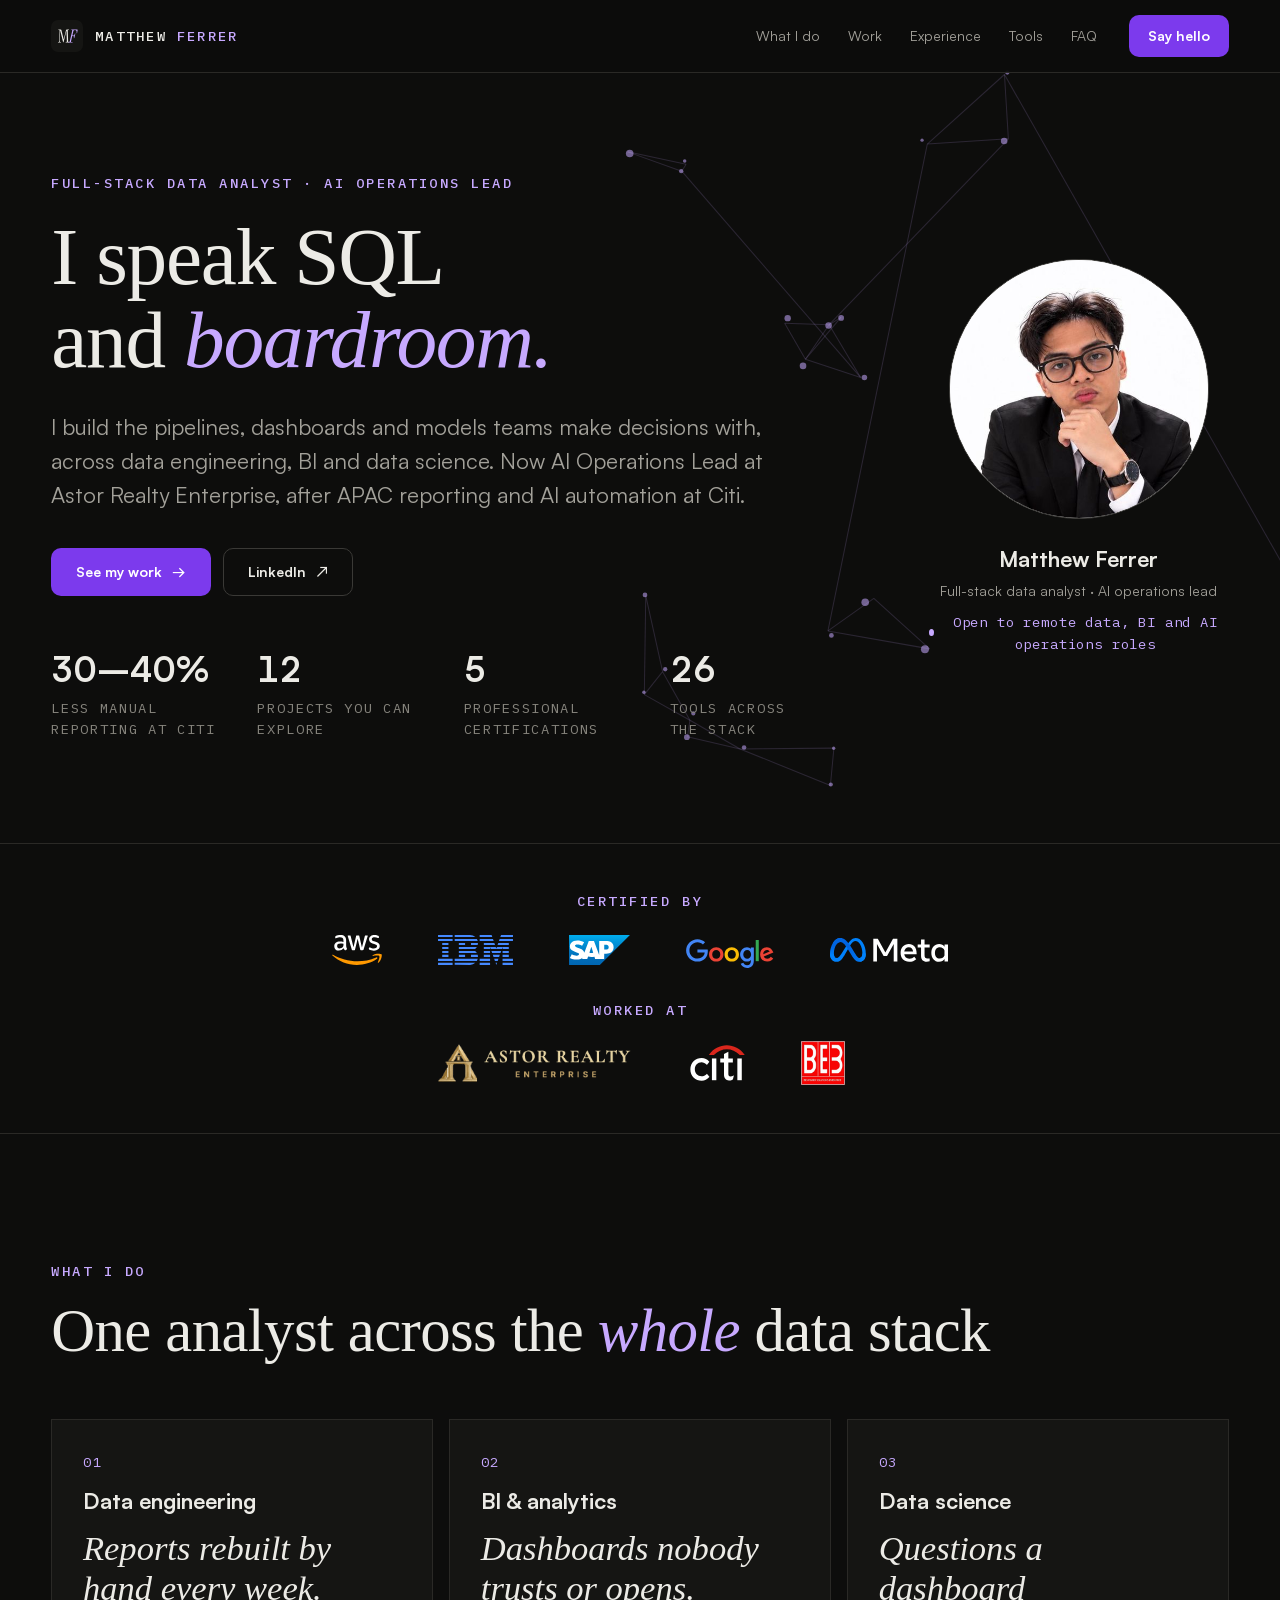
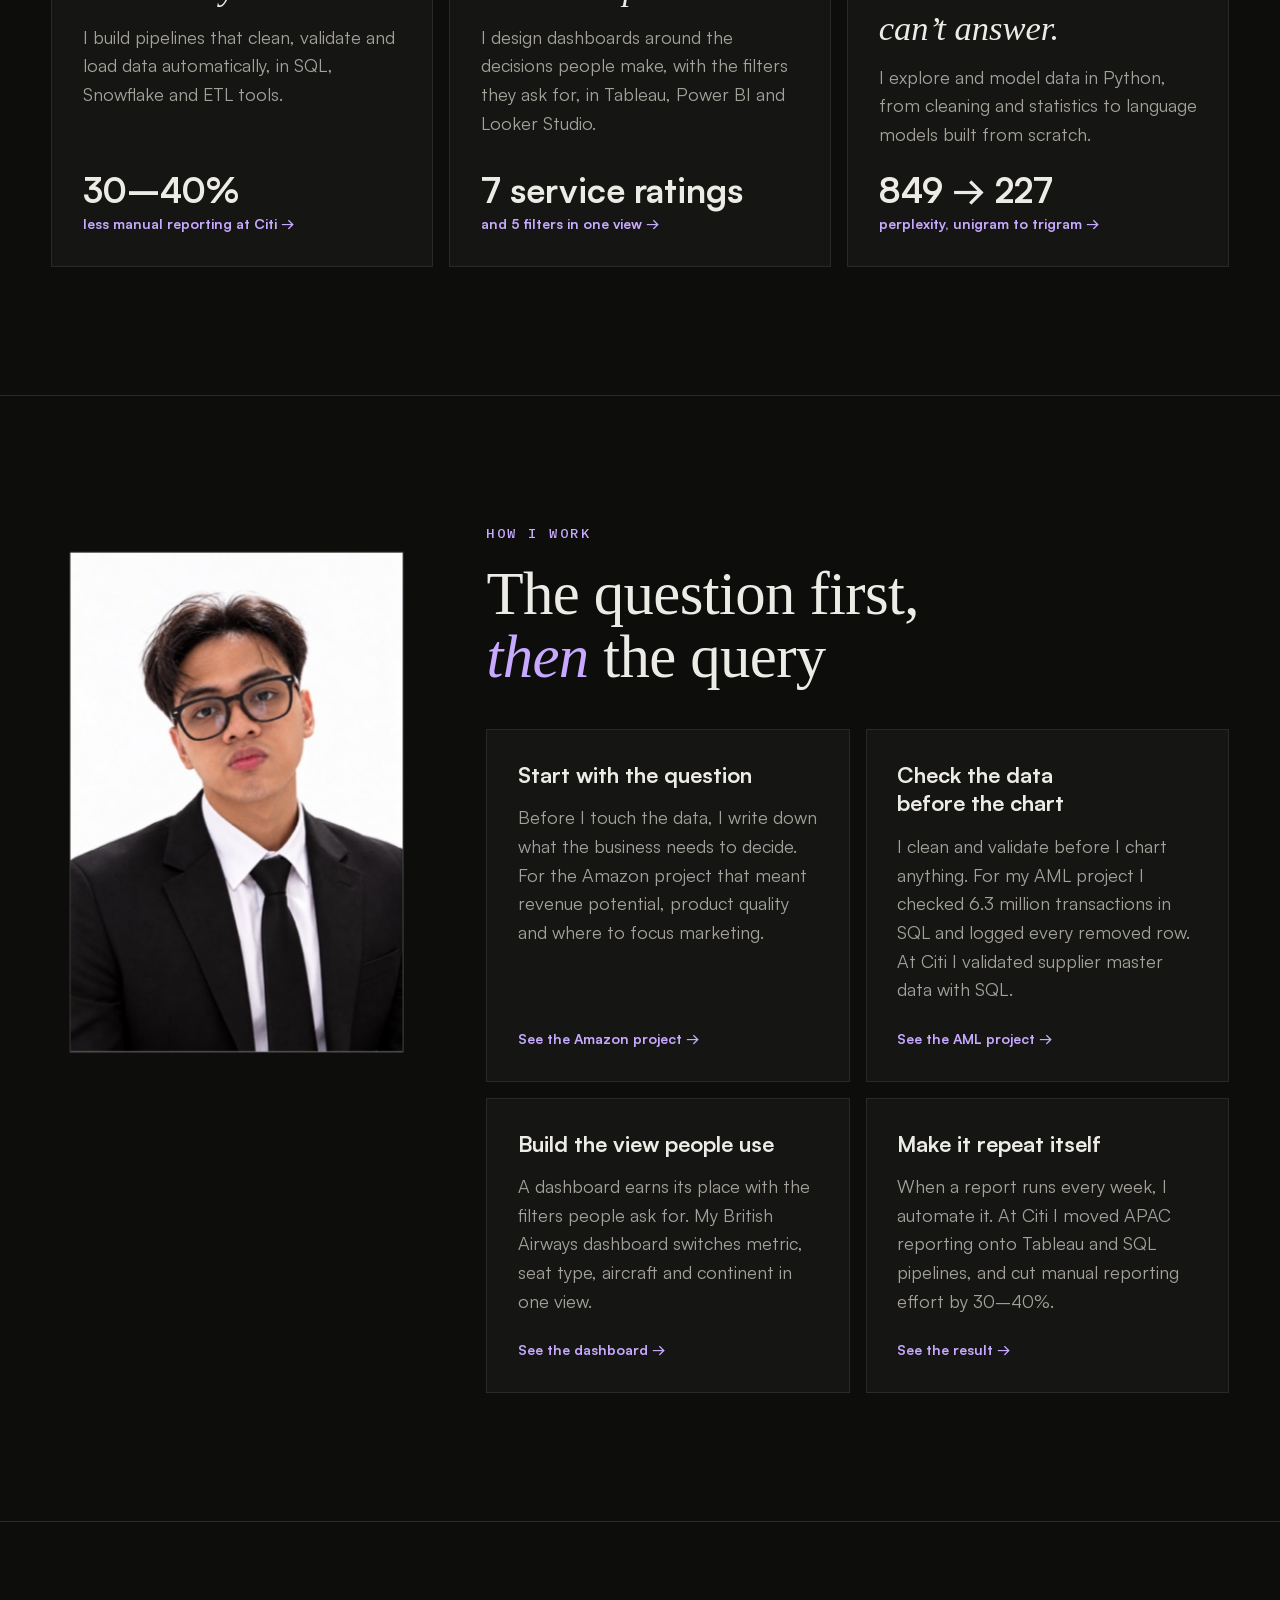
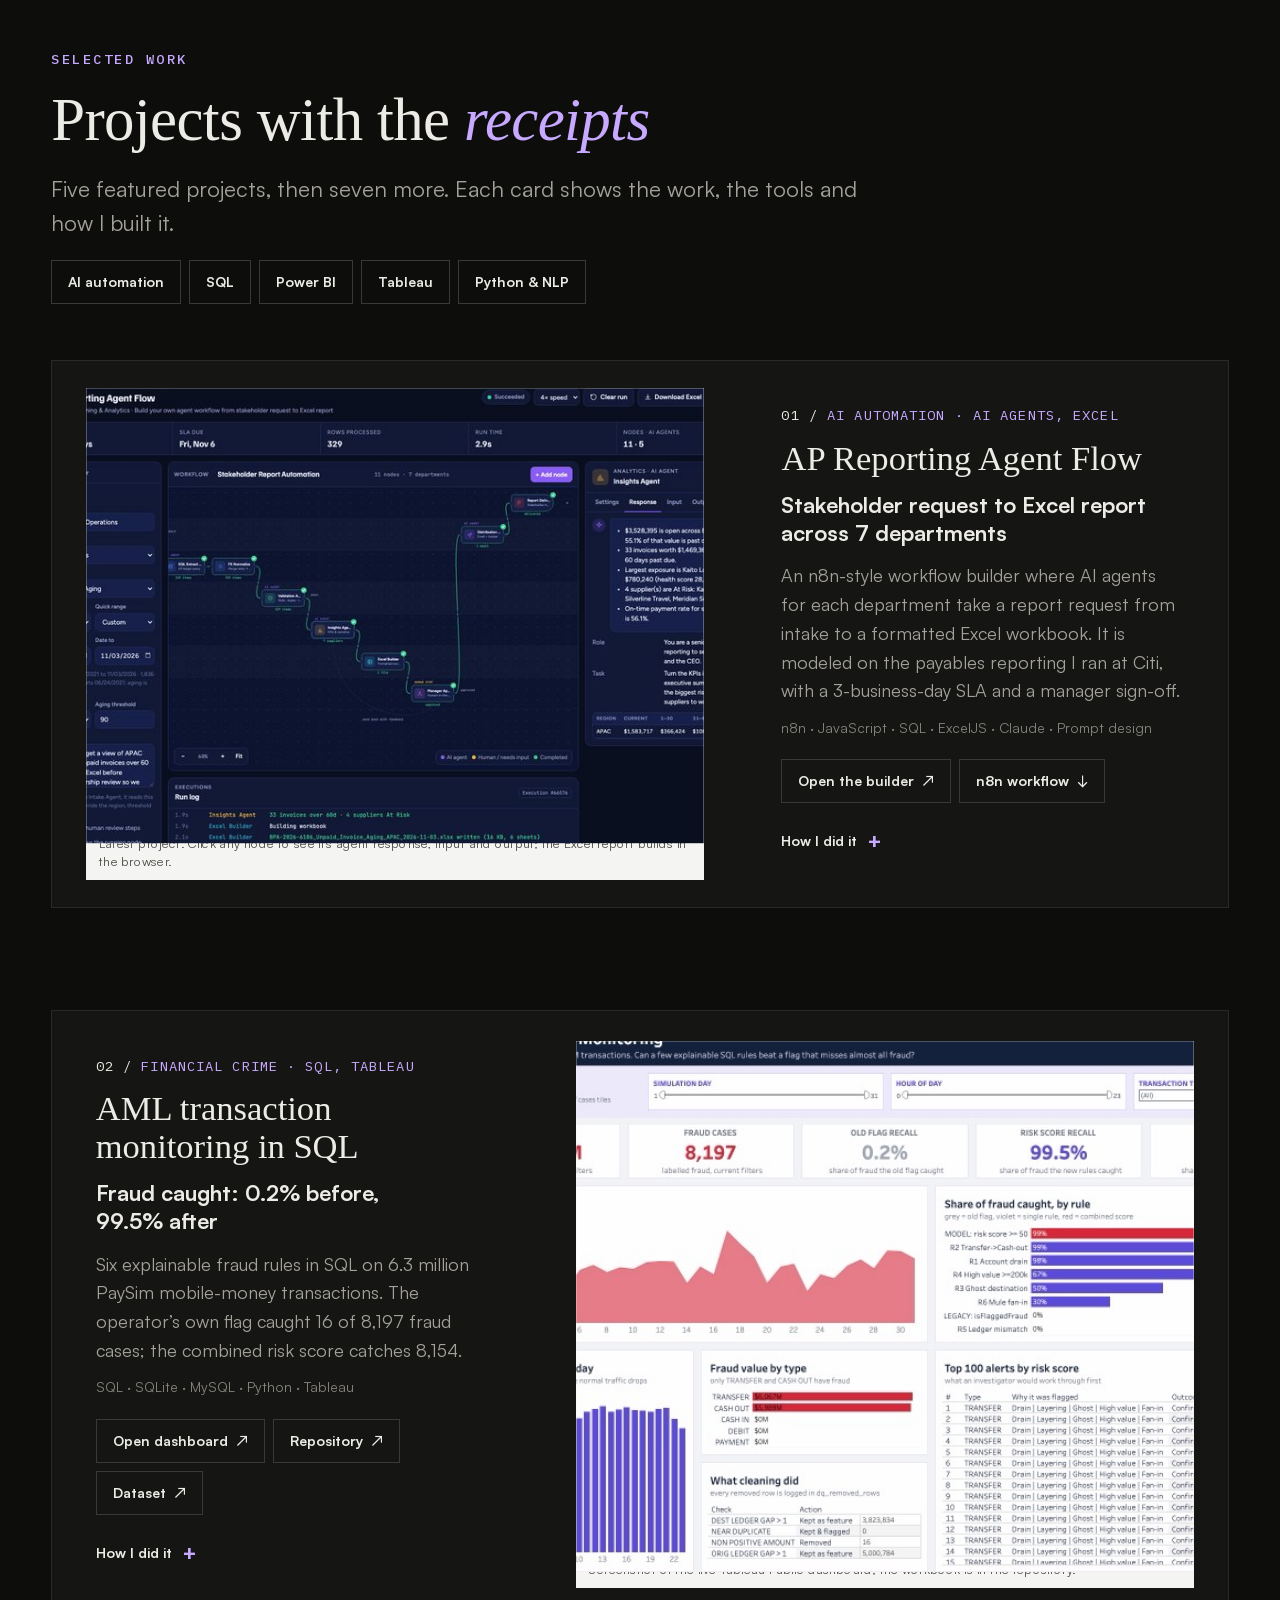
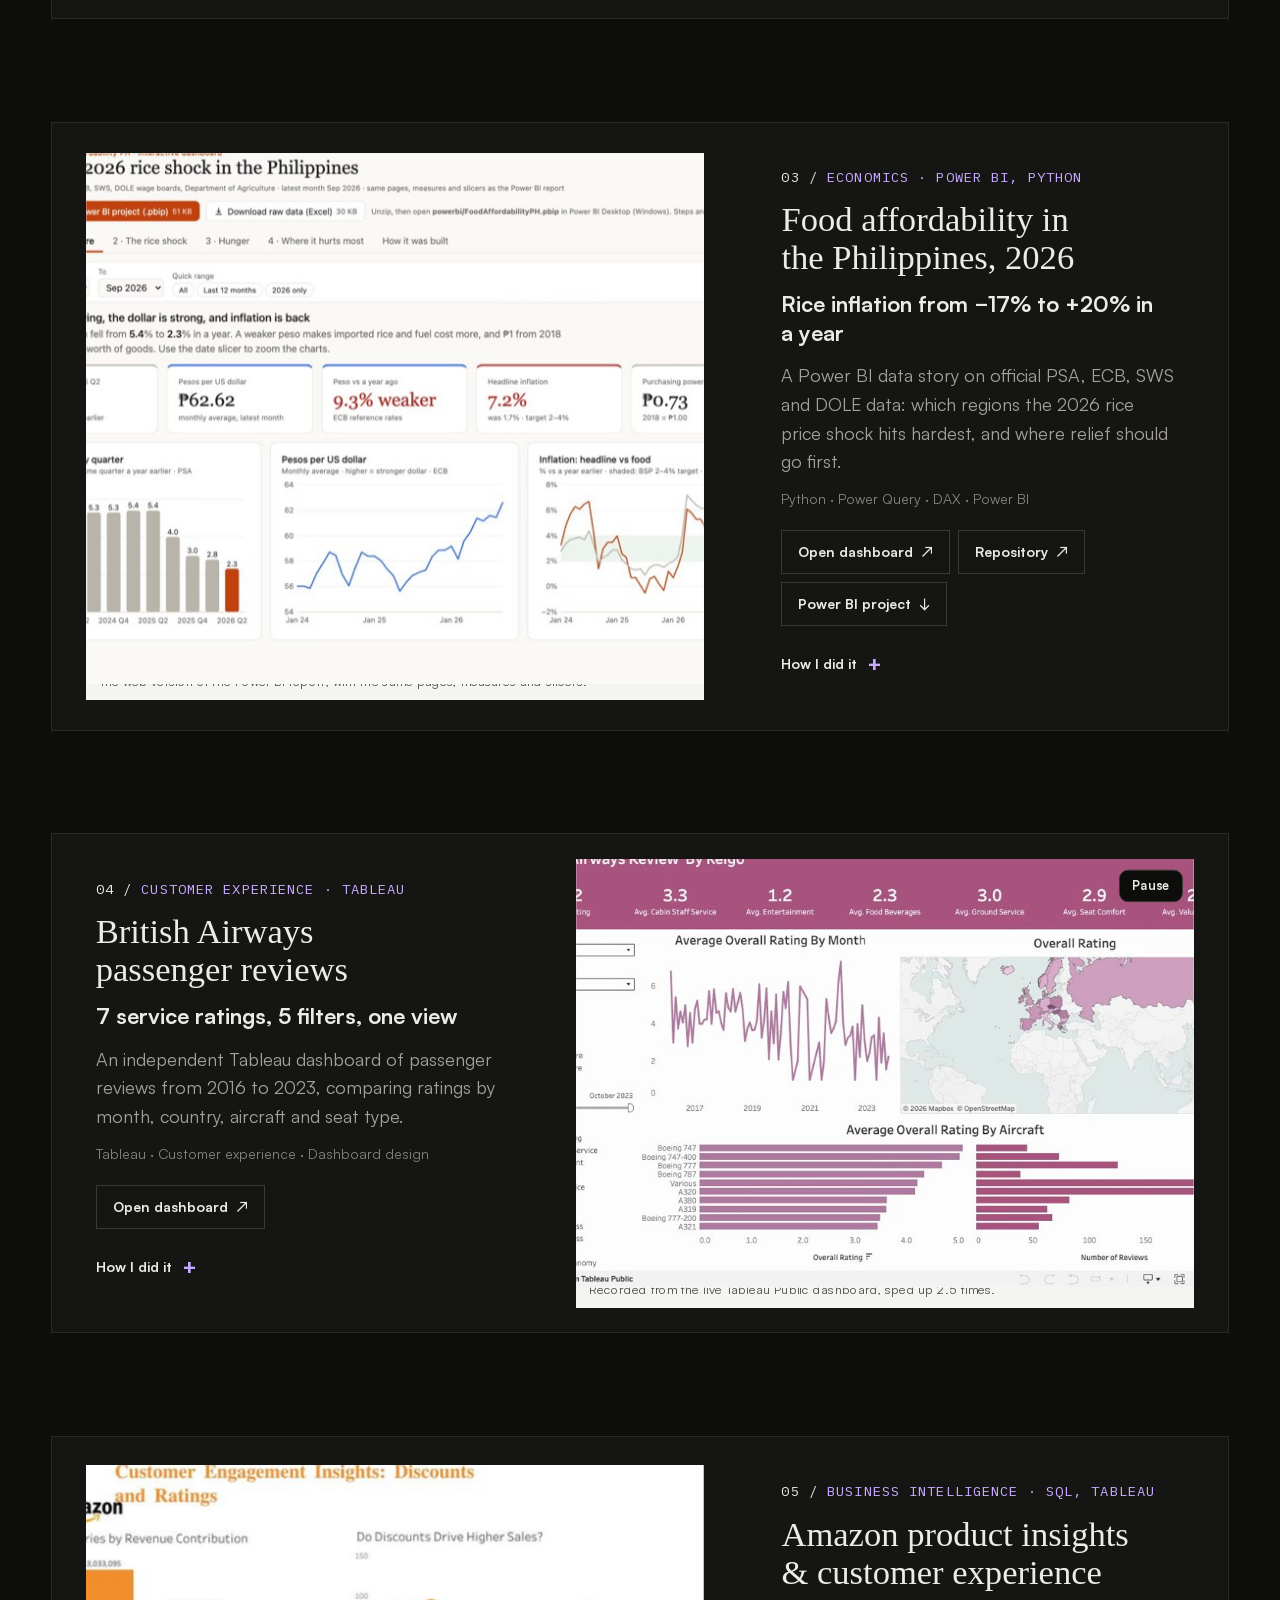
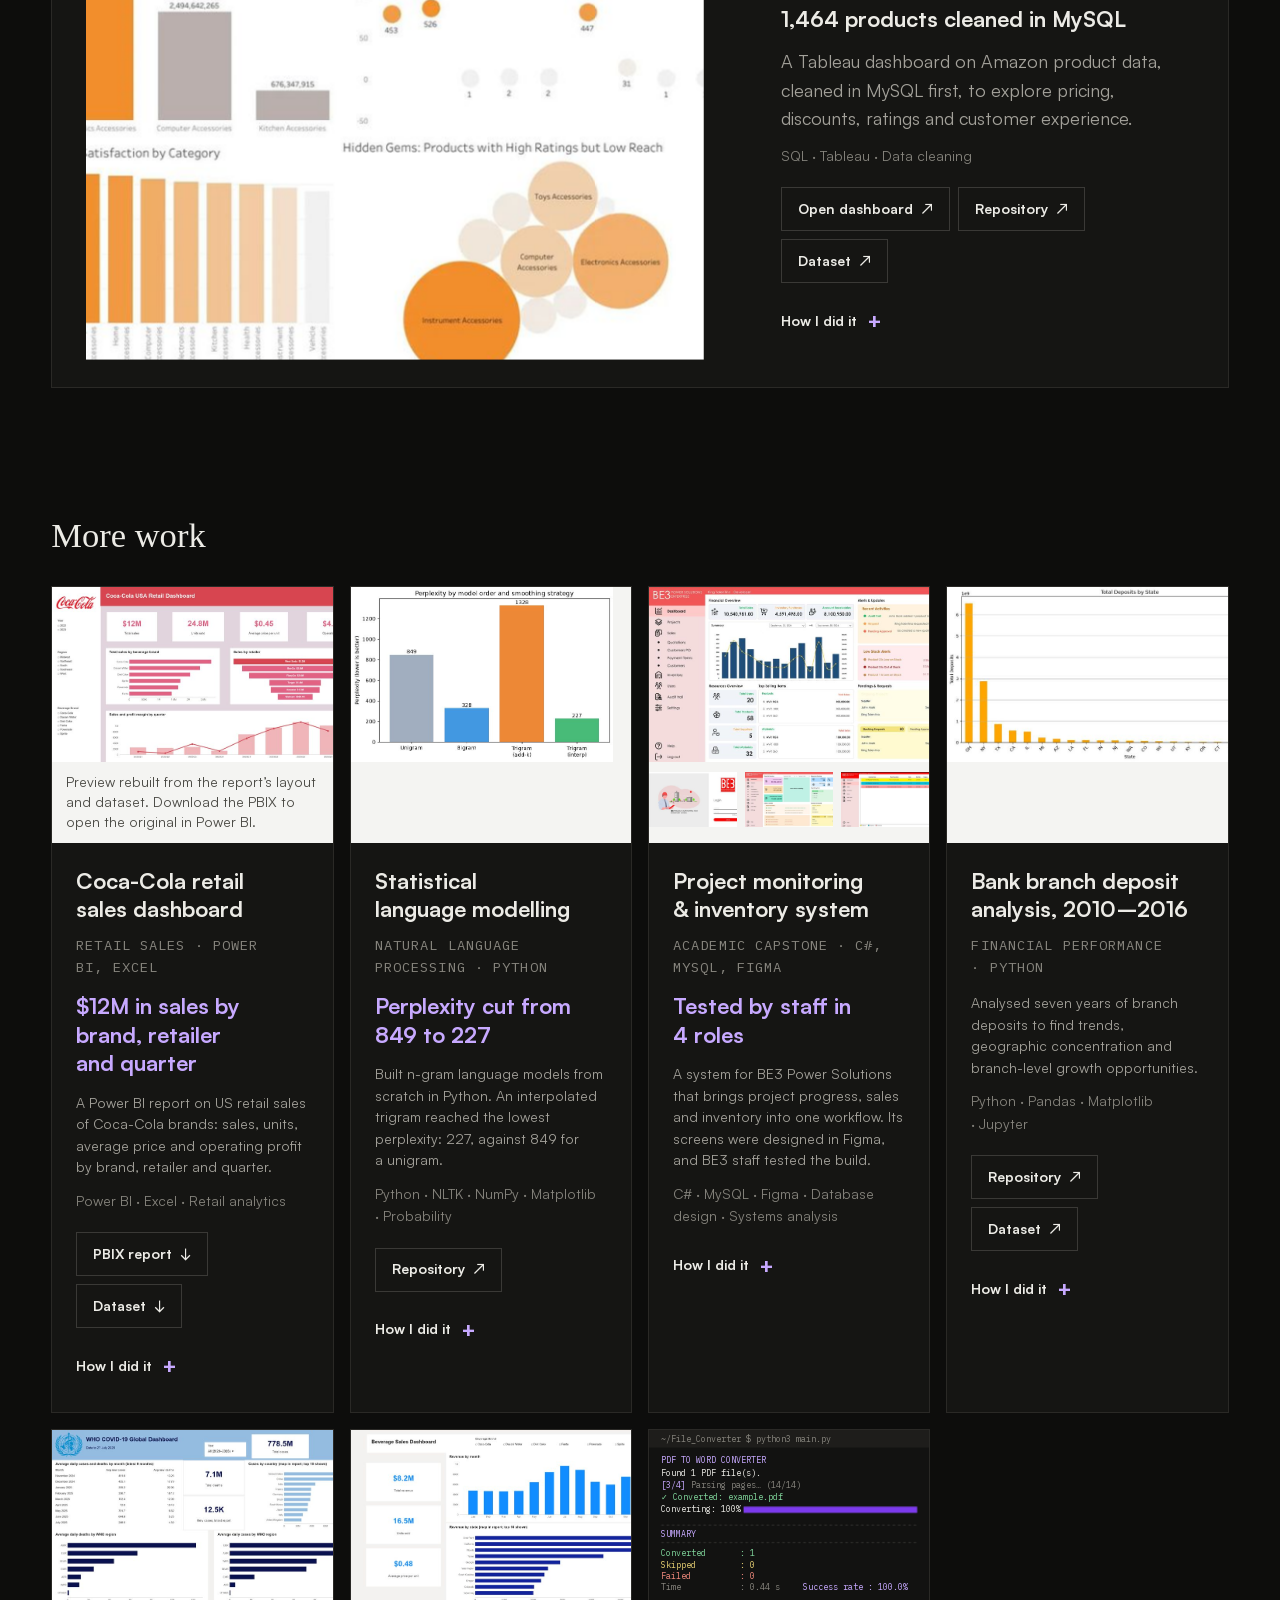
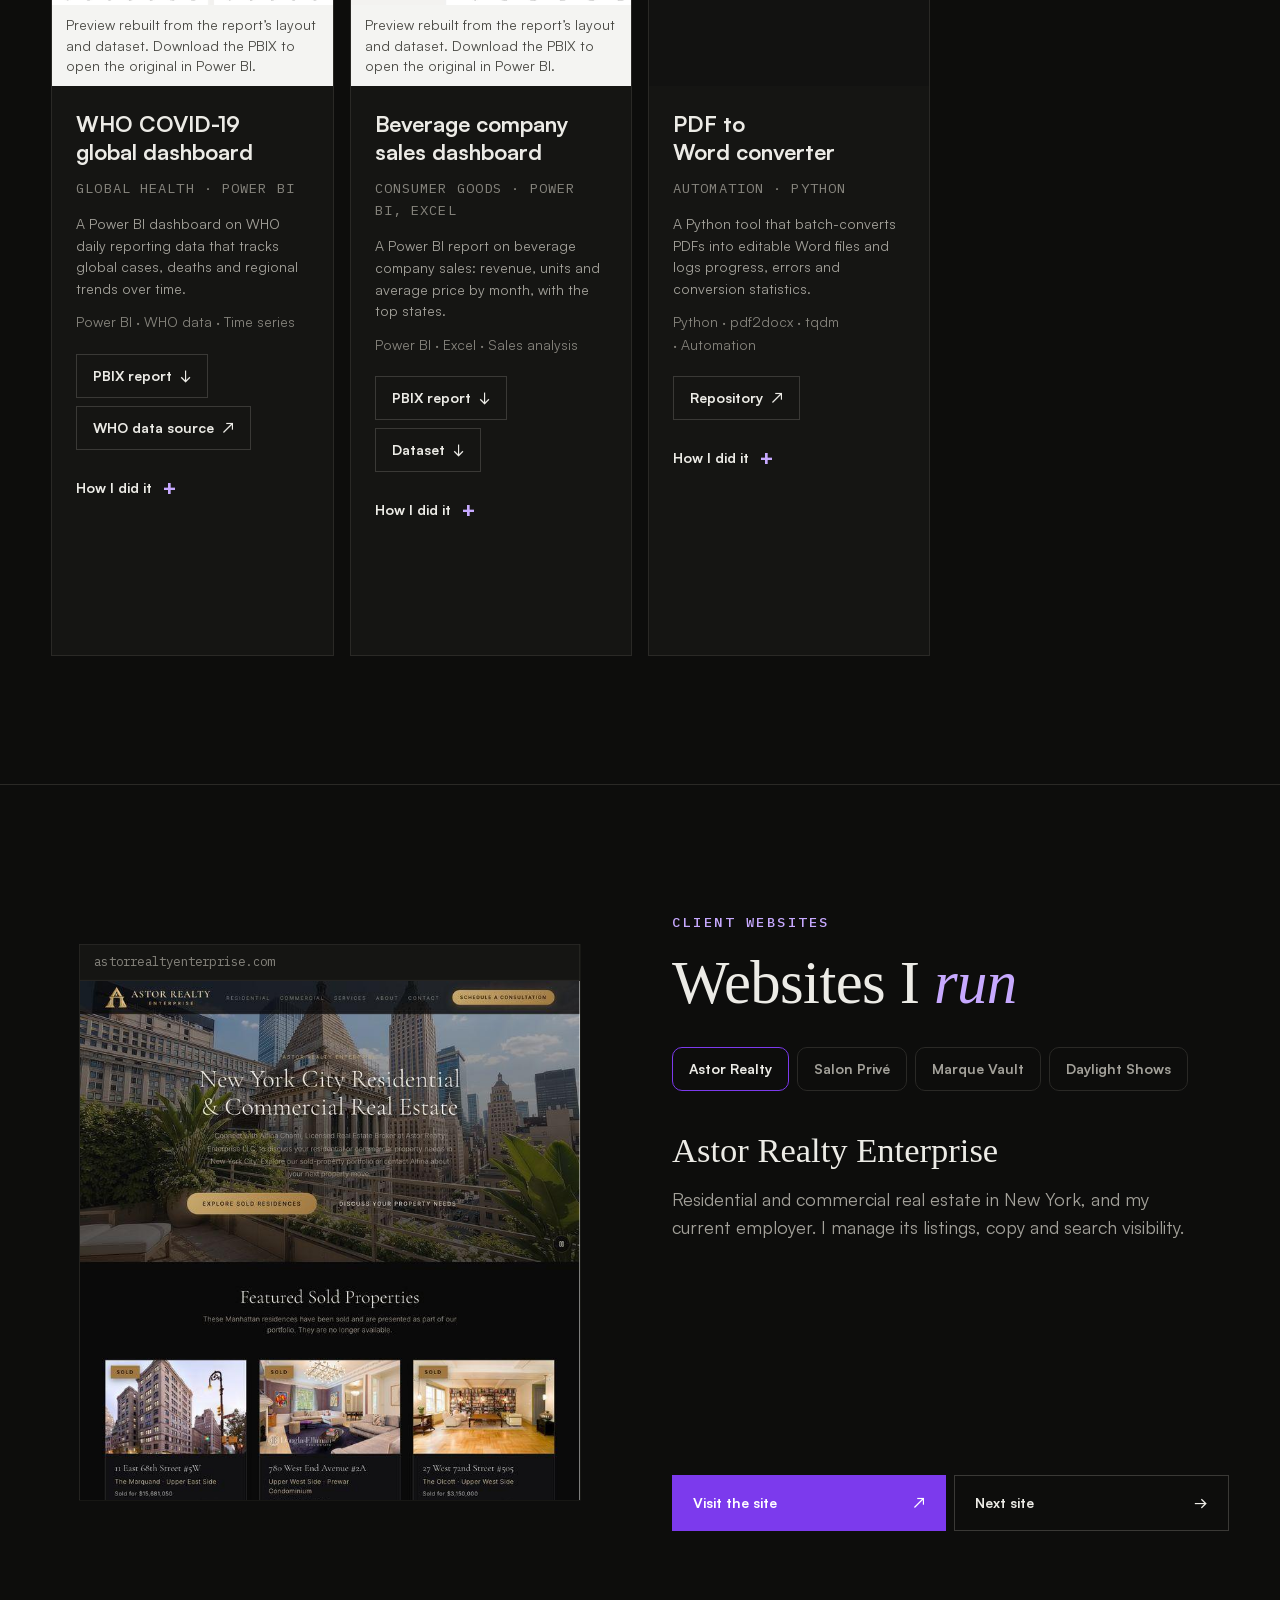
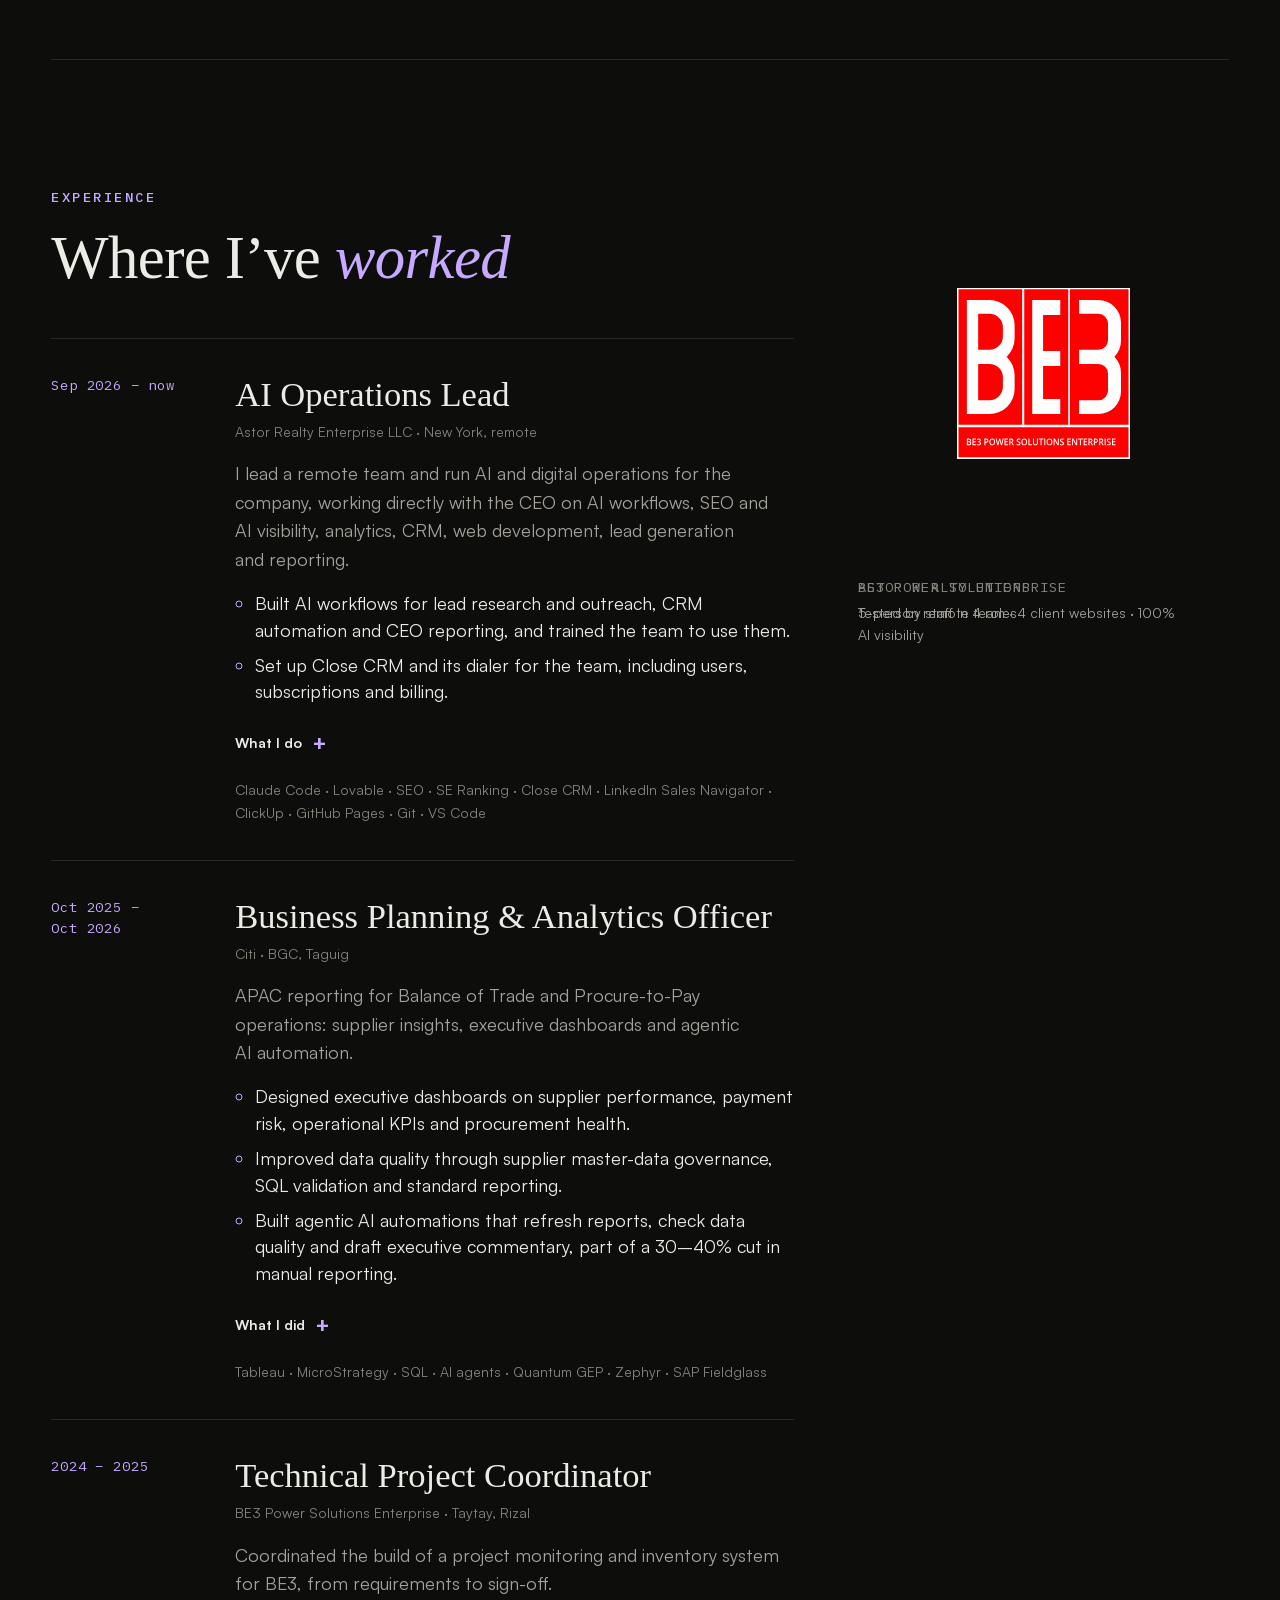
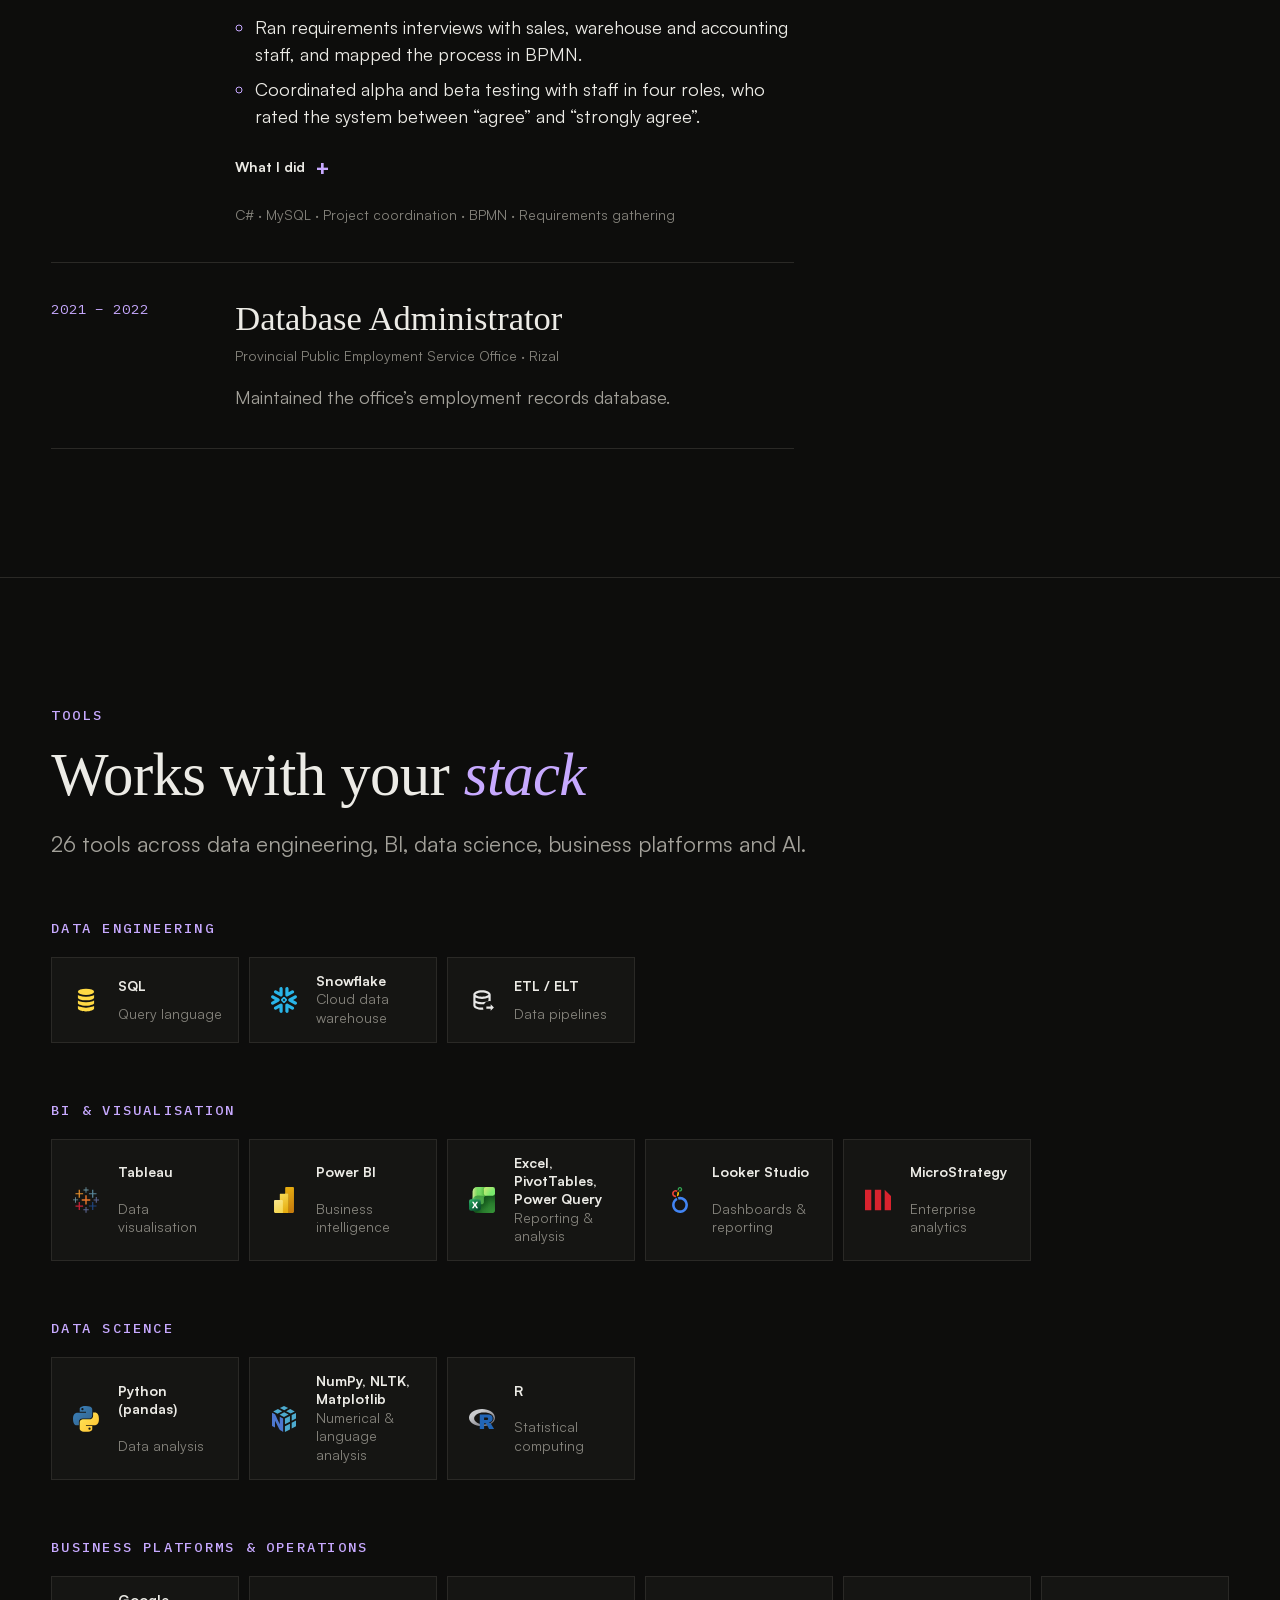
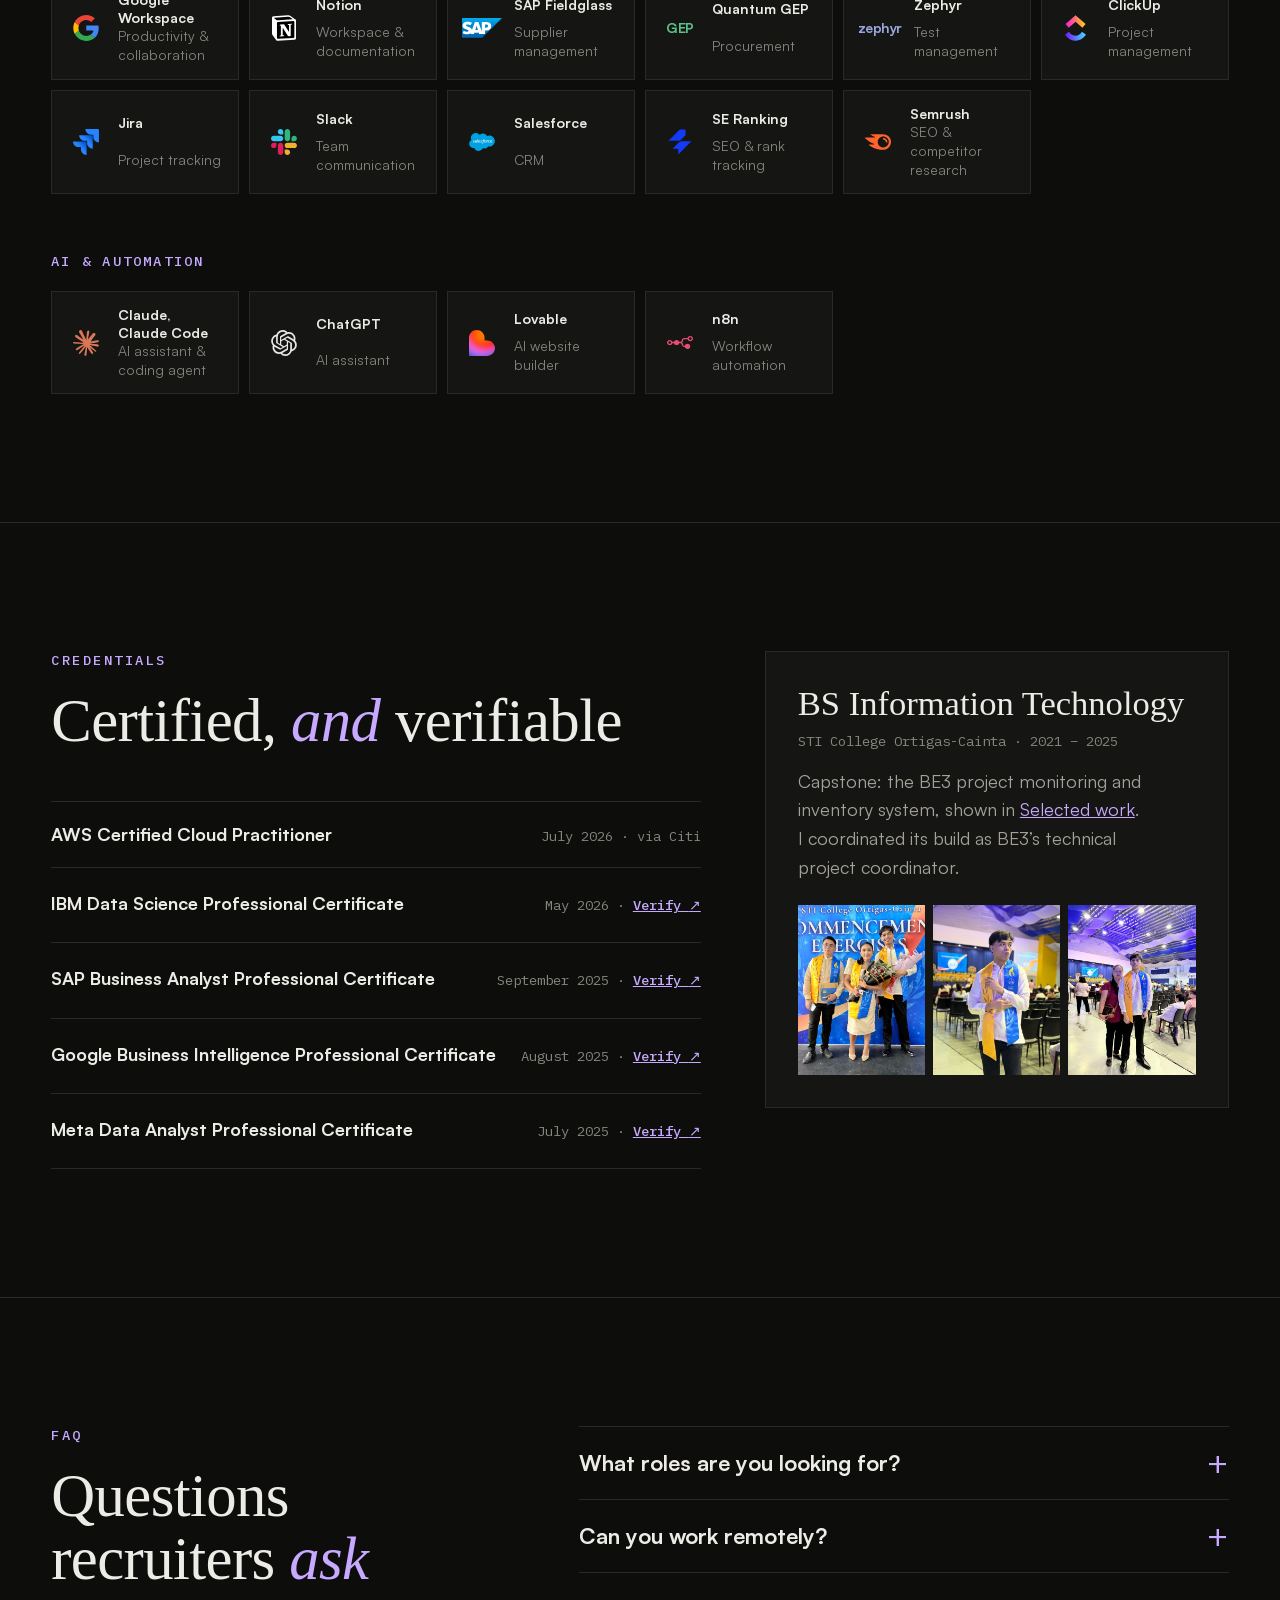
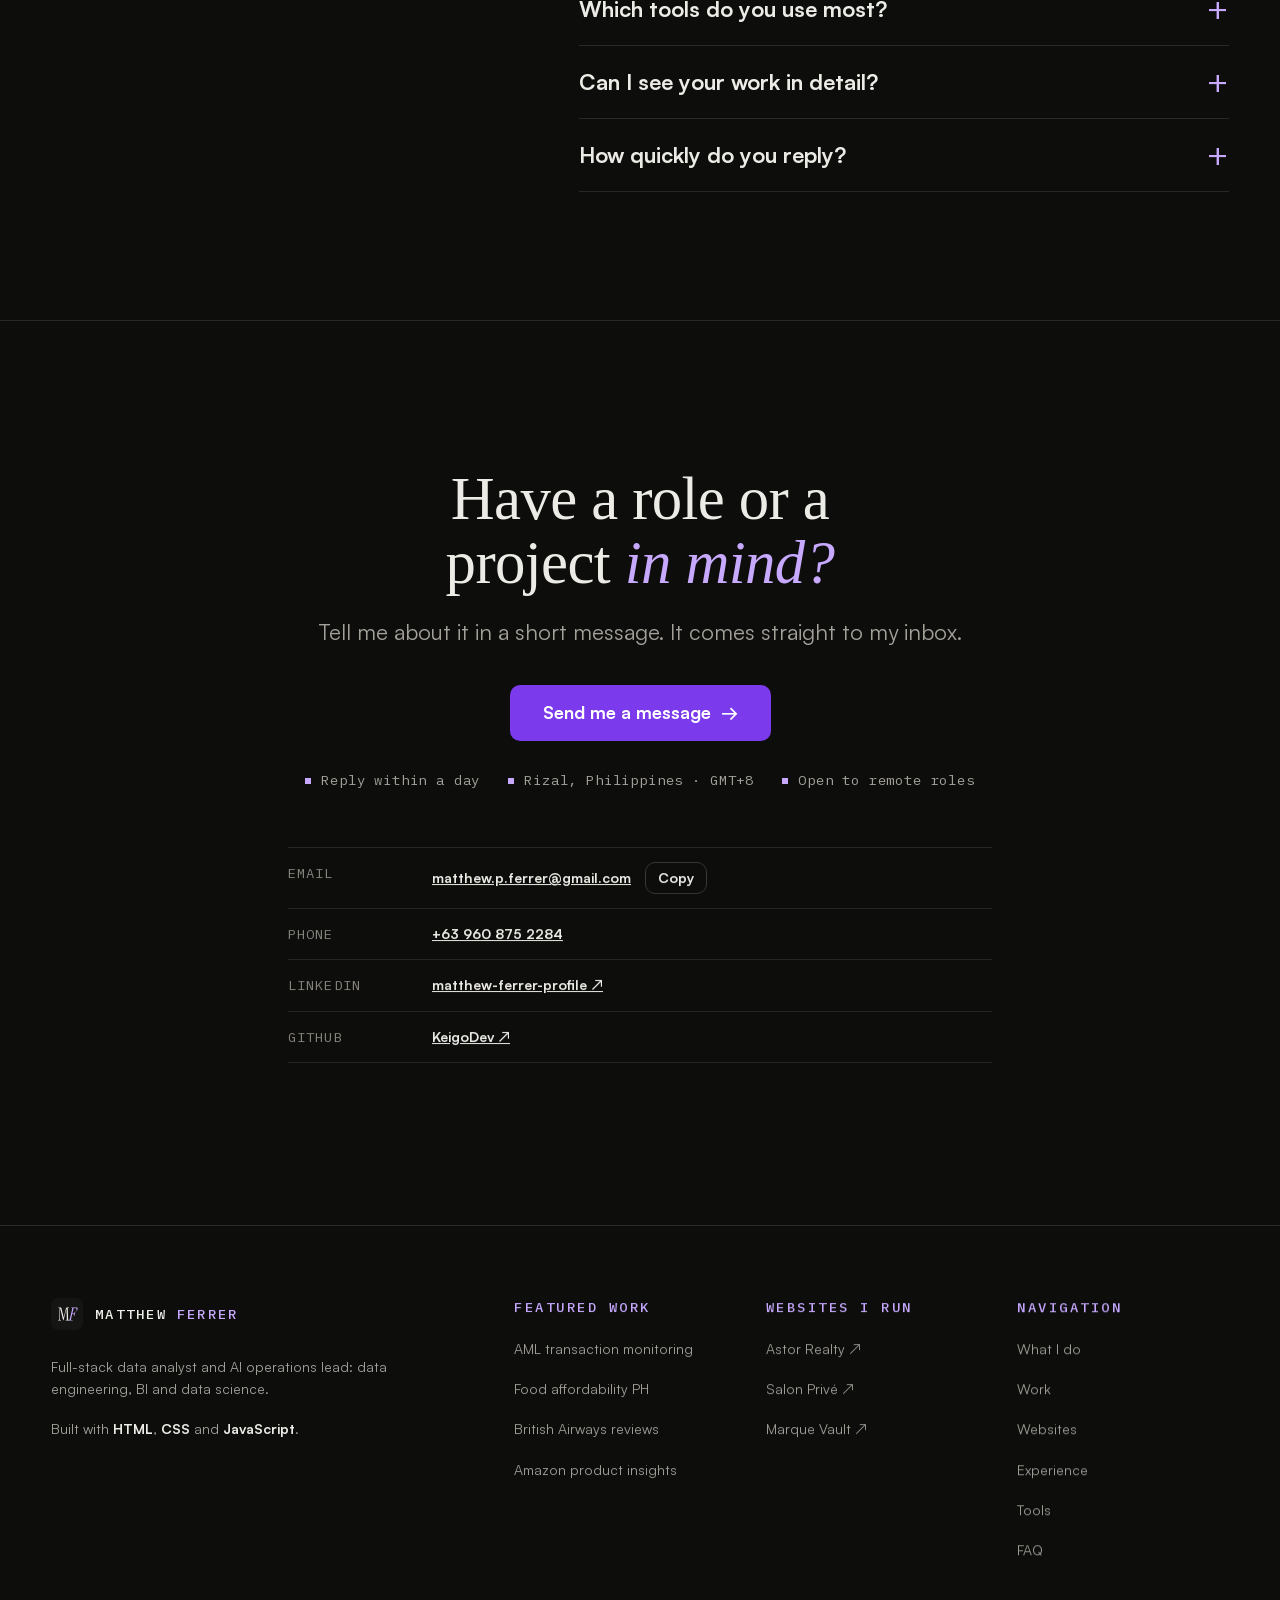
==== index.html @ 06c61091 "Add Content Security Policy to every page, fix 404 page paths, add security and browser checks" ====
<!doctype html>
<html lang="en">
<head>
<meta charset="utf-8">
<meta http-equiv="Content-Security-Policy" content="default-src 'self'; script-src 'self' 'sha256-ojDvjie3BNfw20Ha07njOtK/KqYg31ANGC00QX3Je3k='; style-src 'self' 'unsafe-inline'; img-src 'self' data:; connect-src https://api.web3forms.com; object-src 'none'; base-uri 'self'; form-action 'self'; upgrade-insecure-requests">
<meta name="viewport" content="width=device-width,initial-scale=1">
<title>Matthew Ferrer | Full-Stack Data Analyst &amp; AI Operations Lead</title>
<meta name="description" content="Full-stack data analyst and AI operations lead in Rizal, Philippines: SQL and Snowflake pipelines, Tableau and Power BI dashboards, AI automation.">
<meta name="theme-color" content="#0d0d0c">
<meta property="og:title" content="Matthew Ferrer | Full-Stack Data Analyst &amp; AI Operations Lead">
<meta property="og:description" content="Data engineering, BI, data science and AI operations: pipelines, dashboards and models in SQL, Python, Snowflake, Tableau and Power BI.">
<link rel="canonical" href="https://keigodev.github.io/KeigoDev.io/">
<meta property="og:type" content="profile">
<meta property="og:url" content="https://keigodev.github.io/KeigoDev.io/">
<meta property="og:site_name" content="Matthew Ferrer">
<meta property="og:image" content="https://keigodev.github.io/KeigoDev.io/assets/brand/og-image.jpg">
<meta property="og:image:alt" content="Matthew Ferrer, full-stack data analyst">
<meta property="og:image:width" content="1200">
<meta property="og:image:height" content="630">
<meta name="twitter:card" content="summary_large_image">
<meta name="twitter:image" content="https://keigodev.github.io/KeigoDev.io/assets/brand/og-image.jpg">
<link rel="icon" href="assets/brand/favicon.svg?v=3" type="image/svg+xml">
<link rel="apple-touch-icon" href="assets/brand/apple-touch-icon.png?v=3">
<link rel="preload" href="assets/fonts/instrumentserif-400.woff2" as="font" type="font/woff2" crossorigin>
<link rel="preload" href="assets/fonts/satoshi-400.woff2" as="font" type="font/woff2" crossorigin>
<script type="application/ld+json">
{
  "@context": "https://schema.org",
  "@type": "ProfilePage",
  "url": "https://keigodev.github.io/KeigoDev.io/",
  "name": "Matthew Ferrer | Full-Stack Data Analyst & AI Operations Lead",
  "dateModified": "2026-11-03",
  "mainEntity": {
    "@type": "Person",
    "name": "Matthew Ferrer",
    "url": "https://keigodev.github.io/KeigoDev.io/",
    "image": "https://keigodev.github.io/KeigoDev.io/assets/web/matt.jpg",
    "jobTitle": [
      "Full-Stack Data Analyst",
      "AI Operations Lead"
    ],
    "worksFor": {
      "@type": "Organization",
      "name": "Astor Realty Enterprise LLC",
      "url": "https://astorrealtyenterprise.com/"
    },
    "address": {
      "@type": "PostalAddress",
      "addressLocality": "Rizal",
      "addressCountry": "PH"
    },
    "alumniOf": {
      "@type": "CollegeOrUniversity",
      "name": "STI College Ortigas-Cainta"
    },
    "knowsAbout": [
      "SQL",
      "Python",
      "Snowflake",
      "ETL",
      "Tableau",
      "Power BI",
      "Data engineering",
      "Business intelligence",
      "Data science",
      "SEO",
      "AI visibility",
      "AI operations",
      "AI automation"
    ],
    "sameAs": [
      "https://www.linkedin.com/in/matthew-ferrer-profile/",
      "https://github.com/KeigoDev"
    ],
    "@id": "https://keigodev.github.io/KeigoDev.io/#person"
  }
}
</script>
<link rel="stylesheet" href="css/style.css">
<script>
document.documentElement.classList.add('js');
// The motion layer loads once the first screen has painted, so it never holds that screen up.
(() => {
  let started = false;
  const loadMotion = () => {
    if (started) return;
    started = true;
    ['js/vendor/gsap.min.js', 'js/vendor/ScrollTrigger.min.js', 'js/vendor/lenis.min.js', 'js/motion.js'].forEach(src => {
      const script = document.createElement('script');
      script.src = src;
      script.async = false;
      document.head.append(script);
    });
  };
  try {
    new PerformanceObserver((list, observer) => {
      if (list.getEntriesByName('first-contentful-paint').length) {
        observer.disconnect();
        setTimeout(loadMotion, 0);
      }
    }).observe({ type: 'paint', buffered: true });
  } catch (error) {
    addEventListener('load', loadMotion);
  }
  // Safety net in case the paint signal never arrives.
  addEventListener('load', () => setTimeout(loadMotion, 2500));
})();
</script>
<script src="js/script.js" defer></script>
</head>
<body>
<a class="skip-link" href="#main">Skip to content</a>

<header class="site-nav">
  <div class="nav-inner">
    <a class="brand" href="#top" aria-label="Matthew Ferrer, back to top"><svg class="brand-mark" viewBox="0 0 64 64" aria-hidden="true" focusable="false"><rect width="64" height="64" rx="14" fill="#151513"/><path fill="#ecebe6" transform="translate(13.35 44.96)" d="M11.34 -0.36Q11.2 -0.36 11.02 -0.47Q10.84 -0.58 10.76 -0.94L5.33 -23Q5.29 -23.26 5.11 -23.24Q4.93 -23.22 4.93 -22.97L4.21 -3.1Q4.18 -2.09 4.54 -1.57Q4.9 -1.04 5.8 -0.9L6.26 -0.83Q6.73 -0.79 6.73 -0.4Q6.73 0 6.19 0H1.04Q0.5 0 0.5 -0.4Q0.5 -0.79 0.97 -0.83L1.44 -0.9Q2.38 -1.04 2.72 -1.57Q3.06 -2.09 3.1 -3.1L3.82 -23.54Q3.85 -24.3 3.6 -24.55Q3.35 -24.8 2.52 -24.95L1.69 -25.09Q1.22 -25.2 1.22 -25.52Q1.22 -25.92 1.76 -25.92H6.08Q7.2 -25.92 7.45 -24.84L11.81 -6.88Q11.88 -6.62 12.04 -6.62Q12.2 -6.62 12.24 -6.88L16.78 -25.02Q16.99 -25.92 17.93 -25.92H22.18Q22.72 -25.92 22.72 -25.52Q22.72 -25.2 22.25 -25.09L21.42 -24.95Q20.66 -24.8 20.41 -24.55Q20.16 -24.3 20.2 -23.54L20.92 -2.38Q20.95 -1.62 21.17 -1.37Q21.38 -1.12 22.14 -0.97L22.97 -0.83Q23.44 -0.72 23.44 -0.4Q23.44 0 22.9 0H16.38Q15.84 0 15.84 -0.4Q15.84 -0.72 16.31 -0.83L17.14 -0.97Q17.89 -1.12 18.14 -1.37Q18.4 -1.62 18.36 -2.38L17.75 -22.97Q17.75 -23.22 17.59 -23.24Q17.42 -23.26 17.35 -23.04L11.88 -0.94Q11.81 -0.58 11.65 -0.47Q11.48 -0.36 11.34 -0.36Z"/><path fill="#c7a9ff" transform="translate(35.85 44.96)" d="M-0.79 0Q-1.3 0 -1.3 -0.36Q-1.3 -0.76 -0.58 -0.86L0.14 -0.97Q0.94 -1.08 1.24 -1.35Q1.55 -1.62 1.69 -2.38L6.59 -23.54Q6.77 -24.3 6.59 -24.55Q6.41 -24.8 5.69 -24.95L4.97 -25.09Q4.5 -25.2 4.5 -25.49Q4.5 -25.92 5.15 -25.92H16.74Q17.64 -25.92 17.46 -25.09L16.38 -19.12Q16.27 -18.5 15.8 -18.5Q15.3 -18.5 15.37 -18.97L15.44 -20.23Q15.62 -22.72 14.65 -23.87Q13.68 -25.02 12.17 -25.02Q10.62 -25.02 9.9 -24.52Q9.18 -24.01 8.93 -22.97L6.98 -14.47Q6.88 -13.97 7.38 -13.97H8.71Q10.26 -13.97 11.02 -15.66L11.84 -17.42Q11.95 -17.64 12.06 -17.77Q12.17 -17.89 12.38 -17.89Q12.56 -17.89 12.71 -17.73Q12.85 -17.57 12.78 -17.28L10.91 -9.25Q10.73 -8.64 10.33 -8.64Q9.9 -8.64 9.9 -9.11V-10.84Q9.9 -12.1 9.58 -12.49Q9.25 -12.89 8.42 -12.89H7.13Q6.59 -12.89 6.48 -12.38L4.18 -2.56Q4 -1.8 4.18 -1.49Q4.36 -1.19 5.08 -1.08L6.98 -0.83Q7.42 -0.79 7.42 -0.43Q7.42 0 6.8 0Z"/></svg><span>Matthew <b>Ferrer</b></span></a>
    <nav class="nav-links" id="navLinks" aria-label="Main navigation">
      <a href="#services">What I do</a>
      <a href="#work">Work</a>
      <a href="#experience">Experience</a>
      <a href="#skills">Tools</a>
      <a href="#faq">FAQ</a>
    </nav>
    <div class="nav-actions">
      <a class="btn btn-accent nav-cta mail-open" href="#contact">Say hello</a>
      <button id="navToggle" class="nav-toggle" type="button" aria-label="Open menu" aria-expanded="false" aria-controls="navLinks">Menu</button>
    </div>
  </div>
</header>

<main id="main">

<!-- First screen: the claim, the proof in numbers, and the person -->
<section class="hero" id="top" aria-labelledby="heroTitle">
  <svg class="hero-net" viewBox="0 0 1440 820" preserveAspectRatio="xMidYMid slice" aria-hidden="true" focusable="false"></svg>
  <div class="wrap hero-grid">
    <div class="hero-copy">
      <p class="label">Full-stack data analyst · AI operations lead</p>
      <h1 class="hero-title" id="heroTitle">I speak SQL and <em>boardroom.</em></h1>
      <p class="hero-sub">I build the pipelines, dashboards and models teams make decisions with, across data engineering, BI and data science. Now AI Operations Lead at Astor Realty Enterprise, after APAC reporting and AI automation at Citi.</p>
      <p class="hero-actions"><a class="btn btn-accent" href="#work">See my work <span aria-hidden="true">→</span></a><a class="btn btn-outline" href="https://www.linkedin.com/in/matthew-ferrer-profile/" target="_blank" rel="noopener noreferrer">LinkedIn <span aria-hidden="true">↗</span></a></p>
      <dl class="hero-stats">
        <div><dt>30–40%</dt><dd>Less manual reporting at Citi</dd></div>
        <div><dt>12</dt><dd>Projects you can explore</dd></div>
        <div><dt>5</dt><dd>Professional certifications</dd></div>
        <div><dt>26</dt><dd>Tools across the stack</dd></div>
      </dl>
    </div>
    <figure class="hero-portrait">
      <img src="assets/web/matt.jpg" srcset="assets/web/matt-480w.jpg 480w, assets/web/matt.jpg 724w" sizes="(max-width: 959px) 60vw, 280px" alt="Matthew Ferrer in a dark suit" width="724" height="1086" fetchpriority="high">
      <figcaption><strong>Matthew Ferrer</strong><span>Full-stack data analyst · AI operations lead</span><small class="status">Open to remote data, BI and AI operations roles</small></figcaption>
    </figure>
  </div>
</section>

<!-- Proof at a glance -->
<section class="trust" aria-labelledby="trustHeading">
  <div class="wrap">
    <h2 class="label label-center" id="trustHeading">Certified by</h2>
    <ul class="trust-logos">
      <li><img src="assets/logos/aws-dark.svg" alt="AWS" width="48" height="29" loading="lazy"></li>
      <li><img src="assets/logos/ibm-dark.svg" alt="IBM" width="60" height="24" loading="lazy"></li>
      <li><img src="assets/logos/sap.svg" alt="SAP" width="58" height="29" loading="lazy"></li>
      <li><img src="assets/logos/google-wordmark.svg" alt="Google" width="89" height="30" loading="lazy"></li>
      <li><img src="assets/logos/meta-dark.svg" alt="Meta" width="90" height="18" loading="lazy"></li>
    </ul>
    <p class="label label-center trust-sub">Worked at</p>
    <ul class="worked-logos">
      <li><img src="assets/logos/astor.png" alt="Astor Realty Enterprise" width="186" height="37" loading="lazy"></li>
      <li><img src="assets/logos/citi.svg" alt="Citi" width="58" height="38" loading="lazy"></li>
      <li><img src="assets/logos/be3.png" alt="BE3 Power Solutions Enterprise" width="44" height="44" loading="lazy"></li>
    </ul>
  </div>
</section>

<!-- What I do -->
<section class="services" id="services" aria-labelledby="servicesHeading">
  <div class="wrap">
    <p class="label">What I do</p>
    <h2 class="title" id="servicesHeading">One analyst across the <em>whole</em> data stack</h2>
    <ol class="cards cards-3">
      <li class="card-box">
        <p class="card-num">01</p>
        <h3>Data engineering</h3>
        <p class="card-problem">Reports rebuilt by hand every week.</p>
        <p>I build pipelines that clean, validate and load data automatically, in SQL, Snowflake and ETL tools.</p>
        <a class="card-proof" href="#experience"><strong>30–40%</strong> less manual reporting at Citi <span aria-hidden="true">→</span></a>
      </li>
      <li class="card-box">
        <p class="card-num">02</p>
        <h3>BI &amp; analytics</h3>
        <p class="card-problem">Dashboards nobody trusts or opens.</p>
        <p>I design dashboards around the decisions people make, with the filters they ask for, in Tableau, Power BI and Looker Studio.</p>
        <a class="card-proof" href="#p-airways"><strong>7 service ratings</strong> and 5 filters in one view <span aria-hidden="true">→</span></a>
      </li>
      <li class="card-box">
        <p class="card-num">03</p>
        <h3>Data science</h3>
        <p class="card-problem">Questions a dashboard can’t answer.</p>
        <p>I explore and model data in Python, from cleaning and statistics to language models built from scratch.</p>
        <a class="card-proof" href="#p-ngram"><strong>849 → 227</strong> perplexity, unigram to trigram <span aria-hidden="true">→</span></a>
      </li>
    </ol>
  </div>
</section>

<!-- How I work -->
<section class="method" id="about" aria-labelledby="aboutHeading">
  <div class="wrap method-grid">
    <figure class="method-photo">
      <img src="assets/web/matt-look.jpg" srcset="assets/web/matt-look-320w.jpg 320w, assets/web/matt-look-480w.jpg 480w, assets/web/matt-look-640w.jpg 640w, assets/web/matt-look.jpg 724w" sizes="(max-width: 959px) min(calc(100vw - 32px), 352px), 28vw" alt="Matthew Ferrer in a black suit and tie" width="724" height="1086" loading="lazy">
    </figure>
    <div>
      <p class="label">How I work</p>
      <h2 class="title" id="aboutHeading">The question first, <em>then</em> the query</h2>
      <ol class="cards cards-2">
        <li class="card-box">
          <h3>Start with the question</h3>
          <p>Before I touch the data, I write down what the business needs to decide. For the Amazon project that meant revenue potential, product quality and where to focus marketing.</p>
          <a class="card-link" href="#p-amazon">See the Amazon project <span aria-hidden="true">→</span></a>
        </li>
        <li class="card-box">
          <h3>Check the data before the chart</h3>
          <p>I clean and validate before I chart anything. For my AML project I checked 6.3 million transactions in SQL and logged every removed row. At Citi I validated supplier master data with SQL.</p>
          <a class="card-link" href="#p-aml">See the AML project <span aria-hidden="true">→</span></a>
        </li>
        <li class="card-box">
          <h3>Build the view people use</h3>
          <p>A dashboard earns its place with the filters people ask for. My British Airways dashboard switches metric, seat type, aircraft and continent in one view.</p>
          <a class="card-link" href="#p-airways">See the dashboard <span aria-hidden="true">→</span></a>
        </li>
        <li class="card-box">
          <h3>Make it repeat itself</h3>
          <p>When a report runs every week, I automate it. At Citi I moved APAC reporting onto Tableau and SQL pipelines, and cut manual reporting effort by 30–40%.</p>
          <a class="card-link" href="#experience">See the result <span aria-hidden="true">→</span></a>
        </li>
      </ol>
    </div>
  </div>
</section>

<!-- Selected work -->
<section class="work" id="work" aria-labelledby="workHeading">
  <div class="wrap">
    <p class="label">Selected work</p>
    <h2 class="title" id="workHeading">Projects with the <em>receipts</em></h2>
    <p class="intro">Five featured projects, then seven more. Each card shows the work, the tools and how I built it.</p>
    <nav class="project-links" aria-label="Jump to a kind of project">
      <a href="#p-agentflow">AI automation</a>
      <a href="#p-aml">SQL</a>
      <a href="#p-food">Power BI</a>
      <a href="#p-airways">Tableau</a>
      <a href="#p-ngram">Python &amp; NLP</a>
    </nav>
    <div class="deck">
        <article class="project card" id="p-agentflow" data-tags="ai automation excel sql">
          <figure class="project-media">
            <img src="assets/work/ap-agent-flow.jpg" srcset="assets/work/ap-agent-flow-480w.jpg 480w, assets/work/ap-agent-flow-800w.jpg 800w, assets/work/ap-agent-flow.jpg 1600w" sizes="(max-width: 899px) 100vw, 56vw" alt="AP Reporting Agent Flow builder after a successful run: a request form with a 10/25/2021 to 11/03/2026 date range, a workflow canvas of AI agent nodes in department swimlanes from SQL extract to Excel builder and manager approval, and the Insights Agent response with open value, past-due share and suppliers at risk" width="1600" height="1000" loading="lazy">
            <figcaption class="media-note">Latest project. Click any node to see its agent response, input and output; the Excel report builds in the browser.</figcaption>
          </figure>
          <div class="card-body">
            <h3>AP Reporting Agent Flow</h3>
            <p class="project-field">AI automation · AI agents, Excel</p>
            <p class="project-result">Stakeholder request to Excel report across 7 departments</p>
            <p class="project-desc">An n8n-style workflow builder where AI agents for each department take a report request from intake to a formatted Excel workbook. It is modeled on the payables reporting I ran at Citi, with a 3-business-day SLA and a manager sign-off.</p>
            <p class="project-tools">n8n · JavaScript · SQL · ExcelJS · Claude · Prompt design</p>
            <p class="project-links">
              <a href="projects/ap-reporting-agent-flow/" target="_blank" rel="noopener">Open the builder <span aria-hidden="true">↗</span></a>
              <a href="projects/ap-reporting-agent-flow/ap-reporting-agent-flow.n8n.json" download>n8n workflow <span aria-hidden="true">↓</span></a>
            </p>
            <details class="project-more">
              <summary>How I did it</summary>
              <ul>
                <li>Mapped my Citi reporting process into seven department lanes: stakeholders, intake, data engineering, data quality, analytics, reporting and management review.</li>
                <li>Gave every AI agent an editable role and task. Nodes can be added, removed, reordered, deactivated or moved between departments, and missing steps are flagged before a run.</li>
                <li>Kept the numbers deterministic on a 900-invoice sample ledger: a read-only SQL extract by date range, FX to USD, duplicate and null checks with control-total reconciliation, aging buckets and supplier health scores.</li>
                <li>Added a human approval step that can send the run back to Analytics with feedback, which produces a new revision of the report.</li>
                <li>Generated a styled .xlsx in the browser with ExcelJS: summary, aging by region, supplier health, open invoices, data quality, agent notes and the run log.</li>
                <li>Rebuilt the same flow as an importable n8n workflow: a request form trigger, Claude agent nodes, a priority switch, Postgres extract, validation gate, Gmail approval with a send-back loop, Excel file and a Google Sheets tracker, with each department as a swimlane.</li>
              </ul>
            </details>
          </div>
        </article>

        <article class="project card" id="p-aml" data-tags="sql python tableau">
          <figure class="project-media">
            <img src="assets/work/aml-monitoring.jpg" srcset="assets/work/aml-monitoring-480w.jpg 480w, assets/work/aml-monitoring-800w.jpg 800w, assets/work/aml-monitoring.jpg 1600w" sizes="(max-width: 899px) 100vw, 56vw" alt="Tableau dashboard, AML Transaction Monitoring, with filters for simulation day, hour of day, transaction type and rule group: $12,056M fraud value, 8,197 fraud cases, old flag recall 0.2% against 99.5% for the risk score, fraud by day, hour and type, share of fraud caught by rule, a data cleaning summary and the top 100 alerts" width="1600" height="1000" loading="lazy">
            <figcaption class="media-note">Screenshot of the live Tableau Public dashboard; the workbook is in the repository.</figcaption>
          </figure>
          <div class="card-body">
            <h3>AML transaction monitoring in SQL</h3>
            <p class="project-field">Financial crime · SQL, Tableau</p>
            <p class="project-result">Fraud caught: 0.2% before, 99.5% after</p>
            <p class="project-desc">Six explainable fraud rules in SQL on 6.3 million PaySim mobile-money transactions. The operator’s own flag caught 16 of 8,197 fraud cases; the combined risk score catches 8,154.</p>
            <p class="project-tools">SQL · SQLite · MySQL · Python · Tableau</p>
            <p class="project-links">
              <a href="https://public.tableau.com/app/profile/matthew.ferrer/viz/AMLFraudMonitoring/AMLMonitoringDashboard" target="_blank" rel="noopener">Open dashboard <span aria-hidden="true">↗</span></a>
              <a href="https://github.com/KeigoDev/SQL-Driven-AML-Transaction-Monitoring" target="_blank" rel="noopener">Repository <span aria-hidden="true">↗</span></a>
              <a href="https://www.kaggle.com/datasets/ealaxi/paysim1" target="_blank" rel="noopener">Dataset <span aria-hidden="true">↗</span></a>
            </p>
            <details class="project-more">
              <summary>How I did it</summary>
              <ul>
                <li>Loaded the 470 MB CSV into SQLite with Python in 500,000-row chunks, keeping each row’s line number so any alert traces back to the file.</li>
                <li>Cleaned it in SQL: every removed row is logged with its reason, and a check confirms raw = clean + removed. Balance mismatches are kept as a signal, not deleted.</li>
                <li>Wrote six weighted rules, from account drain and transfer-then-cash-out to mule fan-in. None of them uses the fraud label, and every alert shows which rules it hit.</li>
                <li>Measured precision and recall for the old flag, each rule and the combined score. Transfer-then-cash-out alone catches 99.5% of fraud at 90% precision.</li>
                <li>Built a Tableau workbook on the SQL output: KPI tiles, fraud by day and hour, recall by rule, a data quality panel and the alert queue. The same SQL also runs on MySQL 8.</li>
              </ul>
            </details>
          </div>
        </article>

        <article class="project card" id="p-food" data-tags="powerbi python">
          <figure class="project-media">
            <img src="assets/work/food-affordability.jpg" srcset="assets/work/food-affordability-480w.jpg 480w, assets/work/food-affordability-800w.jpg 800w, assets/work/food-affordability.jpg 1440w" sizes="(max-width: 899px) 100vw, 56vw" alt="Interactive dashboard titled “The 2026 rice shock in the Philippines”: GDP growth down to 2.3%, ₱62.62 per US dollar, headline inflation at 7.2% against the 2–4% target" width="1440" height="1013" loading="lazy">
            <figcaption class="media-note">The web version of the Power BI report, with the same pages, measures and slicers.</figcaption>
          </figure>
          <div class="card-body">
            <h3>Food affordability in the Philippines, 2026</h3>
            <p class="project-field">Economics · Power BI, Python</p>
            <p class="project-result">Rice inflation from −17% to +20% in a year</p>
            <p class="project-desc">A Power BI data story on official PSA, ECB, SWS and DOLE data: which regions the 2026 rice price shock hits hardest, and where relief should go first.</p>
            <p class="project-tools">Python · Power Query · DAX · Power BI</p>
            <p class="project-links">
              <a href="https://keigodev.github.io/Food-Affordability-PH-2026-a-Power-BI-data-story-on-real-data/" target="_blank" rel="noopener">Open dashboard <span aria-hidden="true">↗</span></a>
              <a href="https://github.com/KeigoDev/Food-Affordability-PH-2026-a-Power-BI-data-story-on-real-data" target="_blank" rel="noopener">Repository <span aria-hidden="true">↗</span></a>
              <a href="assets/downloads/food-affordability-powerbi.zip" download>Power BI project <span aria-hidden="true">↓</span></a>
            </p>
            <details class="project-more">
              <summary>How I did it</summary>
              <ul>
                <li>Pulled rice prices, inflation, GDP and exchange rates from the PSA OpenSTAT and ECB APIs into Excel with Python.</li>
                <li>Cleaned the data in Power Query: unpivoted month columns, turned unreleased-month placeholders into nulls and matched PSA’s two region-naming styles.</li>
                <li>Modelled a star schema with Calendar and Region tables and wrote 46 DAX measures, including latest-month against year-earlier comparisons.</li>
                <li>Checked every layer with a Python script before sharing: queries, columns, measures and expected card values all agree.</li>
                <li>Found that 12 of 18 regions have rice inflation above the national 20.3%, led by Western Visayas at 30.0%.</li>
              </ul>
            </details>
          </div>
        </article>

        <article class="project card" id="p-airways" data-tags="tableau">
          <figure class="project-media has-video">
            <video class="project-video" muted loop playsinline preload="none" data-poster="assets/work/ba-metrics-poster.jpg" width="960" height="582" aria-label="Screen recording of the British Airways dashboard: switching the metric between overall rating, cabin staff, entertainment, food and ground service redraws every chart">
              <source src="assets/work/ba-metrics.webm" type="video/webm">
            </video>
            <button class="video-toggle" type="button">Pause</button>
            <figcaption class="media-note">Recorded from the live Tableau Public dashboard, sped up 2.5 times.</figcaption>
          </figure>
          <div class="card-body">
            <h3>British Airways passenger reviews</h3>
            <p class="project-field">Customer experience · Tableau</p>
            <p class="project-result">7 service ratings, 5 filters, one view</p>
            <p class="project-desc">An independent Tableau dashboard of passenger reviews from 2016 to 2023, comparing ratings by month, country, aircraft and seat type.</p>
            <p class="project-tools">Tableau · Customer experience · Dashboard design</p>
            <p class="project-links">
              <a href="https://public.tableau.com/views/AirwayDashboardByKeigo/Dashboard1?:language=en-US&amp;:sid=&amp;:redirect=auth&amp;:display_count=n&amp;:origin=viz_share_link" target="_blank" rel="noopener">Open dashboard <span aria-hidden="true">↗</span></a>
            </p>
            <details class="project-more">
              <summary>How I did it</summary>
              <ul>
                <li>Brought the review data into one view to compare service areas: cabin staff, entertainment, food, ground service, seat comfort and value.</li>
                <li>Added filters for continent, aircraft, traveller type, seat type and date, plus a metric switcher for every chart.</li>
                <li>Independent portfolio project, not affiliated with British Airways.</li>
              </ul>
            </details>
          </div>
        </article>

        <article class="project card" id="p-amazon" data-tags="sql tableau">
          <figure class="project-media">
            <img src="assets/work/amazon-tableau.jpg" srcset="assets/work/amazon-tableau-480w.jpg 480w, assets/work/amazon-tableau-800w.jpg 800w, assets/work/amazon-tableau.jpg 1280w" sizes="(max-width: 899px) 100vw, 56vw" alt="Tableau dashboard: revenue by category, discounts against sales, satisfaction by category and high-rated products with low reach" width="1280" height="890" loading="lazy">
          </figure>
          <div class="card-body">
            <h3>Amazon product insights &amp; customer experience</h3>
            <p class="project-field">Business intelligence · SQL, Tableau</p>
            <p class="project-result">1,464 products cleaned in MySQL</p>
            <p class="project-desc">A Tableau dashboard on Amazon product data, cleaned in MySQL first, to explore pricing, discounts, ratings and customer experience.</p>
            <p class="project-tools">SQL · Tableau · Data cleaning</p>
            <p class="project-links">
              <a href="https://public.tableau.com/views/AmazonInsights_17589781396940/Dashboard1?:language=en-US&amp;:sid=&amp;:redirect=auth&amp;:display_count=n&amp;:origin=viz_share_link" target="_blank" rel="noopener">Open dashboard <span aria-hidden="true">↗</span></a>
              <a href="https://github.com/KeigoDev/SQL-Amazon#amazon-product-insights--customer-experience-optimization-project" target="_blank" rel="noopener">Repository <span aria-hidden="true">↗</span></a>
              <a href="https://www.kaggle.com/datasets/karkavelrajaj/amazon-sales-dataset" target="_blank" rel="noopener">Dataset <span aria-hidden="true">↗</span></a>
            </p>
            <details class="project-more">
              <summary>How I did it</summary>
              <ul>
                <li>Framed business questions on revenue potential, quality, marketing priorities, engagement and readiness for a recommendation system.</li>
                <li>Cleaned and transformed price, discount, rating-count and category fields in MySQL, including missing-value imputation and clearer category names.</li>
                <li>Built a price × rating-count proxy for revenue potential, for exploratory comparison only. It is not actual revenue or verified sales volume.</li>
                <li>Designed an interactive dashboard with category drill-downs, product comparisons, rating distributions and marketing opportunities.</li>
                <li>Prepared the review data for later sentiment analysis, segmentation, forecasting and recommendation work.</li>
              </ul>
            </details>
          </div>
        </article>
    </div>

    <div class="more-work" aria-labelledby="moreHeading">
      <div class="more-head">
        <h3 class="more-title" id="moreHeading">More work</h3>
        <div class="slider-controls">
          <button class="slider-btn" type="button" data-dir="-1" aria-label="Previous projects"><span aria-hidden="true">←</span></button>
          <button class="slider-btn" type="button" data-dir="1" aria-label="Next projects"><span aria-hidden="true">→</span></button>
        </div>
      </div>
      <div class="slider" tabindex="0" role="region" aria-label="More work">
        <article class="project card mini" id="p-cocacola" data-tags="powerbi excel">
          <figure class="project-media">
            <img src="assets/work/pbi-cocacola.jpg" srcset="assets/work/pbi-cocacola-480w.jpg 480w, assets/work/pbi-cocacola-800w.jpg 800w, assets/work/pbi-cocacola.jpg 1440w" sizes="(max-width: 899px) 100vw, 56vw" alt="Coca-Cola USA retail dashboard: total sales $12M, units sold, average price, operating profit, sales by brand and retailer, and profit margin by quarter" width="1440" height="810" loading="lazy">
            <figcaption class="media-note">Preview rebuilt from the report’s layout and dataset. Download the PBIX to open the original in Power BI.</figcaption>
          </figure>
          <div class="card-body">
            <h3>Coca-Cola retail sales dashboard</h3>
            <p class="project-field">Retail sales · Power BI, Excel</p>
            <p class="project-result">$12M in sales by brand, retailer and quarter</p>
            <p class="project-desc">A Power BI report on US retail sales of Coca-Cola brands: sales, units, average price and operating profit by brand, retailer and quarter.</p>
            <p class="project-tools">Power BI · Excel · Retail analytics</p>
            <p class="project-links">
              <a href="assets/downloads/coca-cola-retail-sales-dashboard.pbix" download>PBIX report <span aria-hidden="true">↓</span></a>
              <a href="assets/downloads/coca-cola-sales.xlsx" download>Dataset <span aria-hidden="true">↓</span></a>
            </p>
            <details class="project-more">
              <summary>How I did it</summary>
              <ul>
                <li>Prepared the retail sales workbook in Excel and loaded it into Power BI.</li>
                <li>Built interactive pages that compare brands, retailers and quarters, with a profit-margin trend.</li>
              </ul>
            </details>
          </div>
        </article>

        <article class="project card mini" id="p-ngram" data-tags="python nlp">
          <figure class="project-media">
            <img src="assets/work/ngram-perplexity.jpg" srcset="assets/work/ngram-perplexity-480w.jpg 480w, assets/work/ngram-perplexity.jpg 705w" sizes="(max-width: 899px) 100vw, 56vw" alt="Bar chart of perplexity by model: unigram 849, bigram 328, trigram with add-k smoothing 1,328, interpolated trigram 227" width="705" height="470" loading="lazy">
          </figure>
          <div class="card-body">
            <h3>Statistical language modelling</h3>
            <p class="project-field">Natural language processing · Python</p>
            <p class="project-result">Perplexity cut from 849 to 227</p>
            <p class="project-desc">Built n-gram language models from scratch in Python. An interpolated trigram reached the lowest perplexity: 227, against 849 for a unigram.</p>
            <p class="project-tools">Python · NLTK · NumPy · Matplotlib · Probability</p>
            <p class="project-links">
              <a href="https://github.com/KeigoDev/Ngram---Statistical-Language-Modeling" target="_blank" rel="noopener">Repository <span aria-hidden="true">↗</span></a>
            </p>
            <details class="project-more">
              <summary>How I did it</summary>
              <ul>
                <li>Wrote reusable modules for preprocessing, tokenisation, vocabulary building and probability estimation.</li>
                <li>Explored the corpus with word-frequency and Zipf’s-law plots.</li>
                <li>Compared unigram, bigram and trigram models with add-k smoothing and interpolation, then generated sentences from them.</li>
              </ul>
            </details>
          </div>
        </article>

        <article class="project card mini" id="p-capstone" data-tags="sql">
          <figure class="project-media">
            <img src="assets/work/be3-testing.jpg" srcset="assets/work/be3-testing-480w.jpg 480w, assets/work/be3-testing-800w.jpg 800w, assets/work/be3-testing.jpg 1440w" sizes="(max-width: 899px) 100vw, 56vw" alt="BE3 system dashboard: total sales, inventory purchases and receivables, a monthly sales chart, low-stock alerts and pending requests" width="1440" height="813" loading="lazy">
            <div class="project-thumbs">
              <button class="photo-open" type="button" data-full="assets/work/be3-login.jpg" aria-label="Open the login screen"><img src="assets/work/be3-login.jpg" srcset="assets/work/be3-login-480w.jpg 480w, assets/work/be3-login-800w.jpg 800w, assets/work/be3-login.jpg 1440w" sizes="(max-width: 899px) 33vw, 18vw" alt="BE3 login screen" width="1440" height="813" loading="lazy"></button>
              <button class="photo-open" type="button" data-full="assets/work/be3-projects2.jpg" aria-label="Open the financial overview screen"><img src="assets/work/be3-projects2.jpg" srcset="assets/work/be3-projects2-480w.jpg 480w, assets/work/be3-projects2-800w.jpg 800w, assets/work/be3-projects2.jpg 1440w" sizes="(max-width: 899px) 33vw, 18vw" alt="BE3 financial overview with revenue, purchases, receivables and resource counts" width="1440" height="813" loading="lazy"></button>
              <button class="photo-open" type="button" data-full="assets/work/be3-projects.jpg" aria-label="Open the projects list screen"><img src="assets/work/be3-projects.jpg" srcset="assets/work/be3-projects-480w.jpg 480w, assets/work/be3-projects-800w.jpg 800w, assets/work/be3-projects.jpg 1440w" sizes="(max-width: 899px) 33vw, 18vw" alt="BE3 projects list colour-coded as finished, ongoing and overdue" width="1440" height="813" loading="lazy"></button>
            </div>
          </figure>
          <div class="card-body">
            <h3>Project monitoring &amp; inventory system</h3>
            <p class="project-field">Academic capstone · C#, MySQL, Figma</p>
            <p class="project-result">Tested by staff in 4 roles</p>
            <p class="project-desc">A system for BE3 Power Solutions that brings project progress, sales and inventory into one workflow. Its screens were designed in Figma, and BE3 staff tested the build.</p>
            <p class="project-tools">C# · MySQL · Figma · Database design · Systems analysis</p>
            <details class="project-more">
              <summary>How I did it</summary>
              <ul>
                <li>Mapped project and inventory workflows into one system for status tracking, accountability and restocking.</li>
                <li>The Figma interface covers login, a dashboard with sales, purchases and receivables, low-stock alerts, and colour-coded project tracking.</li>
                <li>Applied requirements analysis, relational data modelling and reporting to a real operational use case.</li>
              </ul>
            </details>
          </div>
        </article>

        <article class="project card mini" id="p-deposits" data-tags="python">
          <figure class="project-media">
            <img src="assets/work/chase-deposits-by-state.jpg" srcset="assets/work/chase-deposits-by-state-480w.jpg 480w, assets/work/chase-deposits-by-state-800w.jpg 800w, assets/work/chase-deposits-by-state.jpg 1190w" sizes="(max-width: 899px) 100vw, 56vw" alt="Bar chart of total deposits by state, led by Ohio, New York and Texas" width="1190" height="590" loading="lazy">
          </figure>
          <div class="card-body">
            <h3>Bank branch deposit analysis, 2010–2016</h3>
            <p class="project-field">Financial performance · Python</p>
            <p class="project-desc">Analysed seven years of branch deposits to find trends, geographic concentration and branch-level growth opportunities.</p>
            <p class="project-tools">Python · Pandas · Matplotlib · Jupyter</p>
            <p class="project-links">
              <a href="https://github.com/KeigoDev/Python-Cleaning-Visualization-JPChase#-bank-branch-deposit-analysis-20102016" target="_blank" rel="noopener">Repository <span aria-hidden="true">↗</span></a>
              <a href="https://www.kaggle.com/datasets/chasebank/bank-deposits" target="_blank" rel="noopener">Dataset <span aria-hidden="true">↗</span></a>
            </p>
            <details class="project-more">
              <summary>How I did it</summary>
              <ul>
                <li>Prepared the data: converted dates, handled missing values, validated deposit columns and removed duplicates.</li>
                <li>Created Branch Age, Years Since Acquisition, Total Deposits, Growth % and CAGR metrics to compare performance.</li>
                <li>Analysed yearly trends, top and declining branches, and contributions by state and city.</li>
                <li>Found steady growth through 2015, a notable decline in 2016, and deposits concentrated in a small number of branches.</li>
                <li>Laid the groundwork for deposit forecasting, branch clustering and monitoring dashboards.</li>
              </ul>
            </details>
          </div>
        </article>

        <article class="project card mini" id="p-who" data-tags="powerbi">
          <figure class="project-media">
            <img src="assets/work/pbi-who.jpg" srcset="assets/work/pbi-who-480w.jpg 480w, assets/work/pbi-who-800w.jpg 800w, assets/work/pbi-who.jpg 1440w" sizes="(max-width: 899px) 100vw, 56vw" alt="WHO COVID-19 dashboard: 778.5 million total cases, 7.1 million deaths, monthly averages, top countries and averages by WHO region" width="1440" height="810" loading="lazy">
            <figcaption class="media-note">Preview rebuilt from the report’s layout and dataset. Download the PBIX to open the original in Power BI.</figcaption>
          </figure>
          <div class="card-body">
            <h3>WHO COVID-19 global dashboard</h3>
            <p class="project-field">Global health · Power BI</p>
            <p class="project-desc">A Power BI dashboard on WHO daily reporting data that tracks global cases, deaths and regional trends over time.</p>
            <p class="project-tools">Power BI · WHO data · Time series</p>
            <p class="project-links">
              <a href="assets/downloads/who-covid-19-dashboard.pbix" download>PBIX report <span aria-hidden="true">↓</span></a>
              <a href="https://data.who.int/dashboards/covid19/data" target="_blank" rel="noopener">WHO data source <span aria-hidden="true">↗</span></a>
            </p>
            <details class="project-more">
              <summary>How I did it</summary>
              <ul>
                <li>Worked with date reported, country, WHO region, new and cumulative cases, and new and cumulative deaths.</li>
                <li>Structured the dashboard around country comparison, cumulative impact, daily change and trend monitoring.</li>
              </ul>
            </details>
          </div>
        </article>

        <article class="project card mini" id="p-beverage" data-tags="powerbi excel">
          <figure class="project-media">
            <img src="assets/work/pbi-beverage.jpg" srcset="assets/work/pbi-beverage-480w.jpg 480w, assets/work/pbi-beverage-800w.jpg 800w, assets/work/pbi-beverage.jpg 1440w" sizes="(max-width: 899px) 100vw, 56vw" alt="Beverage sales dashboard: $8.2M revenue, units sold, average price, revenue by month and top states" width="1440" height="810" loading="lazy">
            <figcaption class="media-note">Preview rebuilt from the report’s layout and dataset. Download the PBIX to open the original in Power BI.</figcaption>
          </figure>
          <div class="card-body">
            <h3>Beverage company sales dashboard</h3>
            <p class="project-field">Consumer goods · Power BI, Excel</p>
            <p class="project-desc">A Power BI report on beverage company sales: revenue, units and average price by month, with the top states.</p>
            <p class="project-tools">Power BI · Excel · Sales analysis</p>
            <p class="project-links">
              <a href="assets/downloads/beverage-sales-dashboard.pbix" download>PBIX report <span aria-hidden="true">↓</span></a>
              <a href="assets/downloads/beverage-sales-dataset.xlsx" download>Dataset <span aria-hidden="true">↓</span></a>
            </p>
            <details class="project-more">
              <summary>How I did it</summary>
              <ul>
                <li>Prepared the beverage sales workbook for interactive reporting and company-level comparison.</li>
                <li>Built monthly report pages and a top-states ranking.</li>
              </ul>
            </details>
          </div>
        </article>

        <article class="project card mini" id="p-converter" data-tags="python">
          <figure class="project-media term-media">
            <svg class="cover-term" viewBox="0 0 320 200" role="img" aria-label="Terminal run of the converter: 1 PDF found, 14 pages parsed and converted, then a summary of 1 converted, 0 skipped and 0 failed in 0.44 seconds, a 100% success rate" focusable="false">
              <rect class="t-bg" width="320" height="200"/>
              <rect class="t-bar-bg" width="320" height="20"/>
              <text class="t-dim" x="14" y="13.5">~/File_Converter $ python3 main.py</text>
              <text class="t-line t-head" style="--i:0" x="14" y="38">PDF TO WORD CONVERTER</text>
              <text class="t-line" style="--i:1" x="14" y="52">Found 1 PDF file(s).</text>
              <text class="t-line t-dim" style="--i:2" x="14" y="66"><tspan class="t-head">[3/4]</tspan> Parsing pages… (14/14)</text>
              <text class="t-line t-ok" style="--i:3" x="14" y="80">✓ Converted: example.pdf</text>
              <text class="t-line" style="--i:4" x="14" y="94">Converting: 100%</text>
              <rect class="t-line t-track" style="--i:4" x="108" y="87.5" width="198" height="7"/>
              <rect class="t-fill" x="108" y="87.5" width="198" height="7"/>
              <path class="t-line t-rule" style="--i:5" d="M14 108.5h292M14 128.5h292"/>
              <text class="t-line t-head" style="--i:5" x="14" y="122">SUMMARY</text>
              <text class="t-line t-ok" style="--i:6" x="14" y="144">Converted<tspan x="104">: 1</tspan></text>
              <text class="t-line t-warn" style="--i:7" x="14" y="157">Skipped<tspan x="104">: 0</tspan></text>
              <text class="t-line t-bad" style="--i:8" x="14" y="170">Failed<tspan x="104">: 0</tspan></text>
              <text class="t-line t-dim" style="--i:9" x="14" y="183">Time<tspan x="104">: 0.44 s</tspan><tspan x="176" class="t-head">Success rate : 100.0%</tspan></text>
            </svg>
          </figure>
          <div class="card-body">
            <h3>PDF to Word converter</h3>
            <p class="project-field">Automation · Python</p>
            <p class="project-desc">A Python tool that batch-converts PDFs into editable Word files and logs progress, errors and conversion statistics.</p>
            <p class="project-tools">Python · pdf2docx · tqdm · Automation</p>
            <p class="project-links">
              <a href="https://github.com/KeigoDev/File_Converter#-pdf-to-word-converter" target="_blank" rel="noopener">Repository <span aria-hidden="true">↗</span></a>
            </p>
            <details class="project-more">
              <summary>How I did it</summary>
              <ul>
                <li>Added batch conversion, automatic folder creation, progress bars, timing and skipping of files already converted.</li>
                <li>Added structured logging, coloured terminal output, error handling and automatic opening of the output folder.</li>
                <li>Built with Python 3, pdf2docx, tqdm, colorama and pathlib.</li>
              </ul>
            </details>
          </div>
        </article>
      </div>
    </div>
  </div>
</section>

<!-- Websites I run -->
<section class="clients" id="clients" aria-labelledby="clientsHeading">
  <div class="clients-plate">
    <p class="browser-bar"><span class="browser-url" data-url-for="astor">astorrealtyenterprise.com</span><span class="browser-url" data-url-for="salon" hidden>salonprivé.com</span><span class="browser-url" data-url-for="marque" hidden>marquevaultclassics.com</span><span class="browser-url" data-url-for="daylight" hidden>daylightshow.com</span></p>
    <div class="browser-view" tabindex="0" role="region" aria-label="Full-page preview of the selected website. Scroll to browse it." data-lenis-prevent>
      <img class="site-shot is-on" data-site="astor" src="assets/work/site-astor-full.jpg" srcset="assets/work/site-astor-full.jpg 720w, assets/work/site-astor-full-1440w.jpg 1440w" sizes="(max-width: 959px) 100vw, 600px" alt="The full Astor Realty Enterprise homepage: Manhattan hero, featured sold properties, the broker profile, questions and answers, and contact" width="720" height="2260" loading="lazy">
      <img class="site-shot" data-site="salon" src="assets/work/site-salon-full.jpg" srcset="assets/work/site-salon-full.jpg 720w, assets/work/site-salon-full-1440w.jpg 1440w" sizes="(max-width: 959px) 100vw, 600px" alt="The Salon Privé &amp; Co. homepage: extension services, the studio, transformations and the booking steps" width="720" height="6000" loading="lazy">
      <img class="site-shot" data-site="marque" src="assets/work/site-marque-full.jpg" srcset="assets/work/site-marque-full.jpg 720w, assets/work/site-marque-full-1440w.jpg 1440w" sizes="(max-width: 959px) 100vw, 600px" alt="The Marque Vault Classics homepage: classic picture cars, the current floor and production rental services" width="720" height="5338" loading="lazy">
      <img class="site-shot" data-site="daylight" src="assets/work/site-daylight-full.jpg" srcset="assets/work/site-daylight-full.jpg 720w, assets/work/site-daylight-full-1440w.jpg 1440w" sizes="(max-width: 959px) 100vw, 600px" alt="The Daylight Shows homepage: Hudson Yards and Flatiron event spaces, event types, outdoor spaces and props, and client reviews" width="720" height="1820" loading="lazy">
    </div>
  </div>

  <div class="clients-copy">
    <p class="label">Client websites</p>
    <h2 class="title" id="clientsHeading">Websites I <em>run</em></h2>
    <div class="site-tabs" role="tablist" aria-label="Client websites">
      <button class="site-tab" type="button" role="tab" id="tab-astor" aria-controls="site-astor" aria-selected="true" data-site="astor">Astor Realty</button>
      <button class="site-tab" type="button" role="tab" id="tab-salon" aria-controls="site-salon" aria-selected="false" tabindex="-1" data-site="salon">Salon Privé</button>
      <button class="site-tab" type="button" role="tab" id="tab-marque" aria-controls="site-marque" aria-selected="false" tabindex="-1" data-site="marque">Marque Vault</button>
      <button class="site-tab" type="button" role="tab" id="tab-daylight" aria-controls="site-daylight" aria-selected="false" tabindex="-1" data-site="daylight">Daylight Shows</button>
    </div>

    <div class="site-panel" id="site-astor" role="tabpanel" aria-labelledby="tab-astor">
      <h3>Astor Realty Enterprise</h3>
      <p>Residential and commercial real estate in New York, and my current employer. I manage its listings, copy and search visibility.</p>
      <p class="site-actions"><a class="cell cell-ink" href="https://astorrealtyenterprise.com/" target="_blank" rel="noopener noreferrer">Visit the site <span aria-hidden="true">↗</span></a><button class="cell cell-tone site-next" type="button">Next site <span aria-hidden="true">→</span></button></p>
    </div>
    <div class="site-panel" id="site-salon" role="tabpanel" aria-labelledby="tab-salon">
      <h3>Salon Privé &amp; Co.</h3>
      <p>Hair extensions, makeup and styling in New York City. I keep its pages, images and copy up to date and work on its search rankings.</p>
      <p class="site-actions"><a class="cell cell-ink" href="https://xn--salonpriv-j4a.com/" target="_blank" rel="noopener noreferrer">Visit the site <span aria-hidden="true">↗</span></a><button class="cell cell-tone site-next" type="button">Next site <span aria-hidden="true">→</span></button></p>
    </div>
    <div class="site-panel" id="site-marque" role="tabpanel" aria-labelledby="tab-marque">
      <h3>Marque Vault Classics</h3>
      <p>Classic picture cars for film and TV in New York City. I build and update its pages and handle keyword research and technical SEO.</p>
      <p class="site-actions"><a class="cell cell-ink" href="https://marquevaultclassics.com/" target="_blank" rel="noopener noreferrer">Visit the site <span aria-hidden="true">↗</span></a><button class="cell cell-tone site-next" type="button">Next site <span aria-hidden="true">→</span></button></p>
    </div>
    <div class="site-panel" id="site-daylight" role="tabpanel" aria-labelledby="tab-daylight">
      <h3>Daylight Shows</h3>
      <p>A production studio and event venue in Hudson Yards and Flatiron, New York City. I built the site and keep its content, technical SEO and AI visibility up to date.</p>
      <p class="site-actions"><a class="cell cell-ink" href="https://www.daylightshow.com/" target="_blank" rel="noopener noreferrer">Visit the site <span aria-hidden="true">↗</span></a><button class="cell cell-tone site-next" type="button">Next site <span aria-hidden="true">→</span></button></p>
    </div>
  </div>
</section>

<!-- Experience -->
<section class="experience" id="experience" aria-labelledby="expHeading">
  <div class="wrap exp-grid">
    <div>
      <p class="label">Experience</p>
      <h2 class="title" id="expHeading">Where I’ve <em>worked</em></h2>
      <ol class="jobs">
        <li class="job">
          <p class="job-dates">Sep 2026 – now</p>
          <div class="job-main">
            <h3 class="job-role">AI Operations Lead</h3>
            <p class="job-org">Astor Realty Enterprise LLC · New York, remote</p>
            <p class="job-summary">I lead a remote team and run AI and digital operations for the company, working directly with the CEO on AI workflows, SEO and AI visibility, analytics, CRM, web development, lead generation and reporting.</p>
            <ul class="job-wins">
              <li>Built AI workflows for lead research and outreach, CRM automation and CEO reporting, and trained the team to use them.</li>
              <li>Set up Close CRM and its dialer for the team, including users, subscriptions and billing.</li>
            </ul>
            <details class="job-more">
              <summary>What I do</summary>
              <ul>
                <li><strong>Team leadership.</strong> Lead a five-person team across website content, outreach and lead generation. Onboard people to tools, accounts and dialer numbers, and set priorities and deadlines across sites and campaigns.</li>
                <li><strong>SEO and AI visibility.</strong> Monitor website KPIs in SE Ranking, run site audits and analyse competitors’ keywords. Researched 300+ keywords for one site and 480+ for another, favouring lower difficulty and higher search volume. Track AI prompts (now at 100% AI visibility) and recommend paid ads, referrals, reviews and before-and-after content.</li>
                <li><strong>AI lead workflows.</strong> Source leads with LinkedIn Sales Navigator, use AI to research and qualify them, and draft personalised outreach. Write hashtags and help with Instagram posts and reels.</li>
                <li><strong>CRM automation.</strong> Automate Close CRM workflows: email and SMS sequences, call logging and lead status updates.</li>
                <li><strong>AI reporting for the CEO.</strong> Use AI to draft the weekly and monthly SEO, analytics and finance summaries from SE Ranking and other data. Prepare stakeholder presentations and keep day-to-day operations moving.</li>
                <li><strong>AI tool rollout and training.</strong> Choose AI tools for the team, write prompts and playbooks, and train the team to use them.</li>
                <li><strong>Vendors and tools.</strong> Evaluate tools and plans, explain pricing to the team, and negotiate trial extensions, upgrades and discounts with vendors.</li>
                <li><strong>This portfolio.</strong> Designed and built in VS Code, versioned with Git and deployed on GitHub Pages.</li>
              </ul>
            </details>
            <p class="job-stack">Claude Code · Lovable · SEO · SE Ranking · Close CRM · LinkedIn Sales Navigator · ClickUp · GitHub Pages · Git · VS Code</p>
          </div>
        </li>

        <li class="job">
          <p class="job-dates">Oct 2025 – Oct 2026</p>
          <div class="job-main">
            <h3 class="job-role">Business Planning &amp; Analytics Officer</h3>
            <p class="job-org">Citi · BGC, Taguig</p>
            <p class="job-summary">APAC reporting for Balance of Trade and Procure-to-Pay operations: supplier insights, executive dashboards and agentic AI automation.</p>
            <ul class="job-wins">
              <li>Designed executive dashboards on supplier performance, payment risk, operational KPIs and procurement health.</li>
              <li>Improved data quality through supplier master-data governance, SQL validation and standard reporting.</li>
            <li>Built agentic AI automations that refresh reports, check data quality and draft executive commentary, part of a 30–40% cut in manual reporting.</li>
            </ul>
            <details class="job-more">
              <summary>What I did</summary>
              <ul>
                <li>Managed enterprise reporting across Tableau, MicroStrategy, Quantum GEP, Zephyr and SAP Fieldglass for APAC Balance of Trade and Procure-to-Pay.</li>
                <li>Automated reporting pipelines with Tableau, SQL and AI agents, cutting manual reporting effort by 30–40% and making reports more consistent.</li>
              <li><strong>Agent-run report refresh.</strong> Set up agent workflows that pull data from the source systems, refresh the Tableau and MicroStrategy reports and send them on schedule.</li>
              <li><strong>AI data-quality checks.</strong> Built an AI workflow that flagged duplicates, missing fields and outliers in supplier master data, invoices and payments before the reports went out.</li>
              <li><strong>AI report commentary.</strong> Used an AI agent to draft executive summaries from the dashboard data, and reviewed every draft before it was sent.</li>
                <li>Turned operational data into insights for payment prioritisation, supplier risk and business decisions.</li>
                <li>Worked with operations, procurement, finance and technology teams on reporting, process improvements and AI automation.</li>
              </ul>
            </details>
            <p class="job-stack">Tableau · MicroStrategy · SQL · AI agents · Quantum GEP · Zephyr · SAP Fieldglass</p>
          </div>
        </li>

        <li class="job">
          <p class="job-dates">2024 – 2025</p>
          <div class="job-main">
            <h3 class="job-role">Technical Project Coordinator</h3>
            <p class="job-org">BE3 Power Solutions Enterprise · Taytay, Rizal</p>
            <p class="job-summary">Coordinated the build of a project monitoring and inventory system for BE3, from requirements to sign-off.</p>
            <ul class="job-wins">
              <li>Ran requirements interviews with sales, warehouse and accounting staff, and mapped the process in BPMN.</li>
              <li>Coordinated alpha and beta testing with staff in four roles, who rated the system between “agree” and “strongly agree”.</li>
            </ul>
            <details class="job-more">
              <summary>What I did</summary>
              <ul>
                <li>Acted as the link between BE3’s stakeholders and the development team for the whole build.</li>
                <li>Led a reverse-waterfall approach: first a working C# and MySQL prototype (project monitoring, sales, inventory, reports, audit trail), then refinements based on client feedback.</li>
                <li>Helped formalise delivery with BE3 management: the non-disclosure agreement, the letter of agreement and final user acceptance.</li>
              </ul>
            </details>
            <p class="job-stack">C# · MySQL · Project coordination · BPMN · Requirements gathering</p>
          </div>
        </li>

        <li class="job">
          <p class="job-dates">2021 – 2022</p>
          <div class="job-main">
            <h3 class="job-role">Database Administrator</h3>
            <p class="job-org">Provincial Public Employment Service Office · Rizal</p>
            <p class="job-summary">Maintained the office’s employment records database.</p>
          </div>
        </li>
      </ol>
    </div>
    <aside class="exp-panel" aria-label="Details for the selected role">
      <div class="exp-frame">
        <img class="exp-shot is-on" data-job="0" src="assets/logos/astor.svg" alt="Astor Realty Enterprise logo" width="449" height="345" style="--w: 72%" loading="lazy">
        <img class="exp-shot" data-job="1" src="assets/logos/citi.svg" alt="Citi logo" width="300" height="195" style="--w: 58%" loading="lazy">
        <img class="exp-shot" data-job="2" src="assets/logos/be3.svg" alt="BE3 Power Solutions Enterprise logo" width="207" height="206" style="--w: 52%" loading="lazy">
        <img class="exp-shot" data-job="3" src="assets/logos/rizal-seal.svg" alt="Seal of the Province of Rizal" width="732" height="730" style="--w: 62%" loading="lazy">
      </div>
      <div class="exp-notes">
        <p class="exp-note is-on" data-job="0"><span>Astor Realty Enterprise</span>5-person remote team · 4 client websites · 100% AI visibility</p>
        <p class="exp-note" data-job="1"><span>Citi, BGC</span>APAC reporting · AI automation · 30–40% less manual work</p>
        <p class="exp-note" data-job="2"><span>BE3 Power Solutions</span>Tested by staff in 4 roles</p>
        <p class="exp-note" data-job="3"><span>Provincial employment office, Rizal</span>Employment records database · first data role, 2021</p>
      </div>
    </aside>
  </div>
</section>

<!-- Tools -->
<section class="skills" id="skills" aria-labelledby="skillsHeading">
  <div class="wrap">
    <p class="label">Tools</p>
    <h2 class="title" id="skillsHeading">Works with your <em>stack</em></h2>
    <p class="intro">26 tools across data engineering, BI, data science, business platforms and AI.</p>
        <div class="tool-group">
          <h3>Data engineering</h3>
          <ul class="tiles">
            <li class="tile"><span class="skill-logo has-img" aria-hidden="true"><img src="assets/logos/sql.svg" alt="" width="28" height="28" loading="lazy"></span><span class="tile-name">SQL</span><span class="tile-level">Query language</span></li>
            <li class="tile"><span class="skill-logo has-img" aria-hidden="true"><img src="assets/logos/snowflake.svg" alt="" width="28" height="28" loading="lazy"></span><span class="tile-name">Snowflake</span><span class="tile-level">Cloud data warehouse</span></li>
            <li class="tile"><span class="skill-logo has-img" aria-hidden="true"><img src="assets/logos/etl.svg" class="logo-light" alt="" width="28" height="28" loading="lazy"></span><span class="tile-name">ETL / ELT</span><span class="tile-level">Data pipelines</span></li>
          </ul>
        </div>
        <div class="tool-group">
          <h3>BI &amp; visualisation</h3>
          <ul class="tiles">
            <li class="tile"><span class="skill-logo has-img" aria-hidden="true"><img src="assets/logos/tableau.svg" alt="" width="28" height="28" loading="lazy"></span><span class="tile-name">Tableau</span><span class="tile-level">Data visualisation</span></li>
            <li class="tile"><span class="skill-logo has-img" aria-hidden="true"><img src="assets/logos/powerbi.svg" alt="" width="28" height="28" loading="lazy"></span><span class="tile-name">Power BI</span><span class="tile-level">Business intelligence</span></li>
            <li class="tile"><span class="skill-logo has-img" aria-hidden="true"><img src="assets/logos/excel.svg" alt="" width="28" height="28" loading="lazy"></span><span class="tile-name">Excel, PivotTables, Power Query</span><span class="tile-level">Reporting &amp; analysis</span></li>
            <li class="tile"><span class="skill-logo has-img" aria-hidden="true"><img src="assets/logos/lookerstudio.svg" alt="" width="28" height="28" loading="lazy"></span><span class="tile-name">Looker Studio</span><span class="tile-level">Dashboards &amp; reporting</span></li>
            <li class="tile"><span class="skill-logo has-img" aria-hidden="true"><img src="assets/logos/microstrategy.svg" alt="" width="28" height="28" loading="lazy"></span><span class="tile-name">MicroStrategy</span><span class="tile-level">Enterprise analytics</span></li>
          </ul>
        </div>
        <div class="tool-group">
          <h3>Data science</h3>
          <ul class="tiles">
            <li class="tile"><span class="skill-logo has-img" aria-hidden="true"><img src="assets/logos/python.svg" alt="" width="28" height="28" loading="lazy"></span><span class="tile-name">Python (pandas)</span><span class="tile-level">Data analysis</span></li>
            <li class="tile"><span class="skill-logo has-img" aria-hidden="true"><img src="assets/logos/numpy.svg" alt="" width="28" height="28" loading="lazy"></span><span class="tile-name">NumPy, NLTK, Matplotlib</span><span class="tile-level">Numerical &amp; language analysis</span></li>
            <li class="tile"><span class="skill-logo has-img" aria-hidden="true"><img src="assets/logos/r.svg" alt="" width="28" height="28" loading="lazy"></span><span class="tile-name">R</span><span class="tile-level">Statistical computing</span></li>
          </ul>
        </div>
        <div class="tool-group">
          <h3>Business platforms &amp; operations</h3>
          <ul class="tiles">
            <li class="tile"><span class="skill-logo has-img" aria-hidden="true"><img src="assets/logos/google.svg" alt="" width="28" height="28" loading="lazy"></span><span class="tile-name">Google Workspace</span><span class="tile-level">Productivity &amp; collaboration</span></li>
            <li class="tile"><span class="skill-logo has-img" aria-hidden="true"><img src="assets/logos/notion.svg" class="logo-invert" alt="" width="28" height="28" loading="lazy"></span><span class="tile-name">Notion</span><span class="tile-level">Workspace &amp; documentation</span></li>
            <li class="tile"><span class="skill-logo has-img" aria-hidden="true"><img src="assets/logos/sap.svg" alt="" width="28" height="28" loading="lazy"></span><span class="tile-name">SAP Fieldglass</span><span class="tile-level">Supplier management</span></li>
            <li class="tile"><span class="skill-logo logo-gep" aria-hidden="true"><span class="gep-mark">GEP</span></span><span class="tile-name">Quantum GEP</span><span class="tile-level">Procurement</span></li>
            <li class="tile"><span class="skill-logo logo-zephyr" aria-hidden="true"><span class="zephyr-mark">zephyr</span></span><span class="tile-name">Zephyr</span><span class="tile-level">Test management</span></li>
            <li class="tile"><span class="skill-logo has-img" aria-hidden="true"><img src="assets/logos/clickup.svg" alt="" width="28" height="28" loading="lazy"></span><span class="tile-name">ClickUp</span><span class="tile-level">Project management</span></li>
            <li class="tile"><span class="skill-logo has-img" aria-hidden="true"><img src="assets/logos/jira.svg" alt="" width="28" height="28" loading="lazy"></span><span class="tile-name">Jira</span><span class="tile-level">Project tracking</span></li>
            <li class="tile"><span class="skill-logo has-img" aria-hidden="true"><img src="assets/logos/slack.svg" alt="" width="28" height="28" loading="lazy"></span><span class="tile-name">Slack</span><span class="tile-level">Team communication</span></li>
            <li class="tile"><span class="skill-logo has-img" aria-hidden="true"><img src="assets/logos/salesforce.svg" alt="" width="28" height="28" loading="lazy"></span><span class="tile-name">Salesforce</span><span class="tile-level">CRM</span></li>
            <li class="tile"><span class="skill-logo has-img" aria-hidden="true"><img src="assets/logos/seranking.svg" alt="" width="28" height="28" loading="lazy"></span><span class="tile-name">SE Ranking</span><span class="tile-level">SEO &amp; rank tracking</span></li>
            <li class="tile"><span class="skill-logo has-img" aria-hidden="true"><img src="assets/logos/semrush.svg" alt="" width="28" height="28" loading="lazy"></span><span class="tile-name">Semrush</span><span class="tile-level">SEO &amp; competitor research</span></li>
          </ul>
        </div>
        <div class="tool-group">
          <h3>AI &amp; automation</h3>
          <ul class="tiles">
            <li class="tile"><span class="skill-logo has-img" aria-hidden="true"><img src="assets/logos/claude.svg" alt="" width="28" height="28" loading="lazy"></span><span class="tile-name">Claude, Claude Code</span><span class="tile-level">AI assistant &amp; coding agent</span></li>
            <li class="tile"><span class="skill-logo has-img" aria-hidden="true"><img src="assets/logos/chatgpt.svg" class="logo-light" alt="" width="28" height="28" loading="lazy"></span><span class="tile-name">ChatGPT</span><span class="tile-level">AI assistant</span></li>
            <li class="tile"><span class="skill-logo has-img" aria-hidden="true"><img src="assets/logos/lovable.svg" alt="" width="28" height="28" loading="lazy"></span><span class="tile-name">Lovable</span><span class="tile-level">AI website builder</span></li>
            <li class="tile"><span class="skill-logo has-img" aria-hidden="true"><img src="assets/logos/n8n.svg" alt="" width="28" height="28" loading="lazy"></span><span class="tile-name">n8n</span><span class="tile-level">Workflow automation</span></li>
          </ul>
        </div>
  </div>
</section>

<!-- Credentials -->
<section class="credentials" id="credentials" aria-labelledby="certHeading">
  <div class="wrap cred-grid">
    <div>
      <p class="label">Credentials</p>
      <h2 class="title" id="certHeading">Certified, <em>and</em> verifiable</h2>
      <ul class="certs">
        <li class="cert">
          <span class="cert-name">AWS Certified Cloud Practitioner</span>
          <span class="cert-date">July 2026 · via Citi</span>
        </li>
        <li class="cert">
          <span class="cert-name">IBM Data Science Professional Certificate</span>
          <span class="cert-date">May 2026 · <a href="https://coursera.org/verify/professional-cert/P2NXGPOOWPXV" target="_blank" rel="noopener">Verify <span aria-hidden="true">↗</span><span class="sr-only"> the IBM certificate</span></a></span>
        </li>
        <li class="cert">
          <span class="cert-name">SAP Business Analyst Professional Certificate</span>
          <span class="cert-date">September 2025 · <a href="https://coursera.org/verify/professional-cert/QGIKVBSMV78C" target="_blank" rel="noopener">Verify <span aria-hidden="true">↗</span><span class="sr-only"> the SAP certificate</span></a></span>
        </li>
        <li class="cert">
          <span class="cert-name">Google Business Intelligence Professional Certificate</span>
          <span class="cert-date">August 2025 · <a href="https://coursera.org/verify/professional-cert/VRGFI7D1HC40" target="_blank" rel="noopener">Verify <span aria-hidden="true">↗</span><span class="sr-only"> the Google certificate</span></a></span>
        </li>
        <li class="cert">
          <span class="cert-name">Meta Data Analyst Professional Certificate</span>
          <span class="cert-date">July 2025 · <a href="https://coursera.org/verify/professional-cert/69L1G8SYQ88P" target="_blank" rel="noopener">Verify <span aria-hidden="true">↗</span><span class="sr-only"> the Meta certificate</span></a></span>
        </li>
      </ul>
    </div>
      <div class="education">
        <h3 class="edu-title">BS Information Technology</h3>
        <p class="edu-school">STI College Ortigas-Cainta · 2021 – 2025</p>
        <p>Capstone: the BE3 project monitoring and inventory system, shown in <a href="#work">Selected work</a>. I coordinated its build as BE3’s technical project coordinator.</p>
        <div class="edu-photos" aria-label="Graduation day, class of 2025">
          <button class="photo-open edu-photo-main" type="button" data-full="assets/web/graduation-3.jpg" aria-label="Open graduation photo 1 of 3"><img src="assets/web/graduation-3-480w.jpg" alt="Graduation portrait with classmates" width="480" height="640" loading="lazy"></button>
          <button class="photo-open" type="button" data-full="assets/web/graduation-1.jpg" aria-label="Open graduation photo 2 of 3"><img src="assets/web/graduation-1-480w.jpg" alt="Matthew Ferrer at the graduation venue" width="480" height="640" loading="lazy"></button>
          <button class="photo-open" type="button" data-full="assets/web/graduation-4.jpg" aria-label="Open graduation photo 3 of 3"><img src="assets/web/graduation-4-480w.jpg" alt="Matthew Ferrer with his family at graduation" width="480" height="640" loading="lazy"></button>
        </div>
      </div>
  </div>
</section>

<!-- Questions -->
<section class="faq" id="faq" aria-labelledby="faqHeading">
  <div class="wrap faq-grid">
    <div>
      <p class="label">FAQ</p>
      <h2 class="title" id="faqHeading">Questions recruiters <em>ask</em></h2>
    </div>
      <div class="faq-list">
        <details>
          <summary>What roles are you looking for?</summary>
          <p>Remote data analyst, BI analyst, analytics engineering and AI operations roles, where I can work across the pipeline, the dashboard and the model.</p>
        </details>
        <details>
          <summary>Can you work remotely?</summary>
          <p>Yes. I already lead a remote team for a New York company from Rizal, Philippines (GMT+8).</p>
        </details>
        <details>
          <summary>Which tools do you use most?</summary>
          <p>SQL, Python, Snowflake, Tableau and Power BI, with Excel and Looker Studio. The full list of 26 is under <a href="#skills">Tools</a>.</p>
        </details>
        <details>
          <summary>Can I see your work in detail?</summary>
          <p>Yes. Every project except the BE3 capstone links to a live dashboard, a GitHub repository or a downloadable Power BI file. The capstone shows its screens.</p>
        </details>
        <details>
          <summary>How quickly do you reply?</summary>
          <p>Usually within a day. Email is the fastest way to reach me.</p>
        </details>
      </div>
  </div>
</section>

<!-- Contact -->
<section class="contact" id="contact" aria-labelledby="contactHeading">
  <div class="wrap contact-inner">
    <h2 class="title title-center" id="contactHeading">Have a role or a project <em>in mind?</em></h2>
    <p class="intro intro-center">Tell me about it in a short message. It comes straight to my inbox.</p>
      <p class="contact-cta"><a class="btn btn-accent mail-open" href="mailto:matthew.p.ferrer@gmail.com">Send me a message <span aria-hidden="true">→</span></a></p>
      <ul class="promise">
        <li>Reply within a day</li>
        <li>Rizal, Philippines · GMT+8</li>
        <li>Open to remote roles</li>
      </ul>
      <dl class="contact-list">
        <div><dt>Email</dt><dd><a href="mailto:matthew.p.ferrer@gmail.com">matthew.p.ferrer@gmail.com</a> <button id="copyEmail" class="copy-btn" type="button" aria-label="Copy email address">Copy</button></dd></div>
        <div><dt>Phone</dt><dd><a href="tel:+639608752284">+63 960 875 2284</a></dd></div>
        <div><dt>LinkedIn</dt><dd><a href="https://www.linkedin.com/in/matthew-ferrer-profile/" target="_blank" rel="noopener noreferrer">matthew-ferrer-profile <span aria-hidden="true">↗</span></a></dd></div>
        <div><dt>GitHub</dt><dd><a href="https://github.com/KeigoDev" target="_blank" rel="noopener noreferrer">KeigoDev <span aria-hidden="true">↗</span></a></dd></div>
      </dl>
      <p id="copyStatus" class="copy-status" aria-live="polite"></p>
  </div>
</section>

</main>

<footer class="site-footer">
  <div class="wrap foot-grid">
    <div class="foot-brand">
      <a class="brand" href="#top" aria-label="Matthew Ferrer, back to top"><svg class="brand-mark" viewBox="0 0 64 64" aria-hidden="true" focusable="false"><rect width="64" height="64" rx="14" fill="#151513"/><path fill="#ecebe6" transform="translate(13.35 44.96)" d="M11.34 -0.36Q11.2 -0.36 11.02 -0.47Q10.84 -0.58 10.76 -0.94L5.33 -23Q5.29 -23.26 5.11 -23.24Q4.93 -23.22 4.93 -22.97L4.21 -3.1Q4.18 -2.09 4.54 -1.57Q4.9 -1.04 5.8 -0.9L6.26 -0.83Q6.73 -0.79 6.73 -0.4Q6.73 0 6.19 0H1.04Q0.5 0 0.5 -0.4Q0.5 -0.79 0.97 -0.83L1.44 -0.9Q2.38 -1.04 2.72 -1.57Q3.06 -2.09 3.1 -3.1L3.82 -23.54Q3.85 -24.3 3.6 -24.55Q3.35 -24.8 2.52 -24.95L1.69 -25.09Q1.22 -25.2 1.22 -25.52Q1.22 -25.92 1.76 -25.92H6.08Q7.2 -25.92 7.45 -24.84L11.81 -6.88Q11.88 -6.62 12.04 -6.62Q12.2 -6.62 12.24 -6.88L16.78 -25.02Q16.99 -25.92 17.93 -25.92H22.18Q22.72 -25.92 22.72 -25.52Q22.72 -25.2 22.25 -25.09L21.42 -24.95Q20.66 -24.8 20.41 -24.55Q20.16 -24.3 20.2 -23.54L20.92 -2.38Q20.95 -1.62 21.17 -1.37Q21.38 -1.12 22.14 -0.97L22.97 -0.83Q23.44 -0.72 23.44 -0.4Q23.44 0 22.9 0H16.38Q15.84 0 15.84 -0.4Q15.84 -0.72 16.31 -0.83L17.14 -0.97Q17.89 -1.12 18.14 -1.37Q18.4 -1.62 18.36 -2.38L17.75 -22.97Q17.75 -23.22 17.59 -23.24Q17.42 -23.26 17.35 -23.04L11.88 -0.94Q11.81 -0.58 11.65 -0.47Q11.48 -0.36 11.34 -0.36Z"/><path fill="#c7a9ff" transform="translate(35.85 44.96)" d="M-0.79 0Q-1.3 0 -1.3 -0.36Q-1.3 -0.76 -0.58 -0.86L0.14 -0.97Q0.94 -1.08 1.24 -1.35Q1.55 -1.62 1.69 -2.38L6.59 -23.54Q6.77 -24.3 6.59 -24.55Q6.41 -24.8 5.69 -24.95L4.97 -25.09Q4.5 -25.2 4.5 -25.49Q4.5 -25.92 5.15 -25.92H16.74Q17.64 -25.92 17.46 -25.09L16.38 -19.12Q16.27 -18.5 15.8 -18.5Q15.3 -18.5 15.37 -18.97L15.44 -20.23Q15.62 -22.72 14.65 -23.87Q13.68 -25.02 12.17 -25.02Q10.62 -25.02 9.9 -24.52Q9.18 -24.01 8.93 -22.97L6.98 -14.47Q6.88 -13.97 7.38 -13.97H8.71Q10.26 -13.97 11.02 -15.66L11.84 -17.42Q11.95 -17.64 12.06 -17.77Q12.17 -17.89 12.38 -17.89Q12.56 -17.89 12.71 -17.73Q12.85 -17.57 12.78 -17.28L10.91 -9.25Q10.73 -8.64 10.33 -8.64Q9.9 -8.64 9.9 -9.11V-10.84Q9.9 -12.1 9.58 -12.49Q9.25 -12.89 8.42 -12.89H7.13Q6.59 -12.89 6.48 -12.38L4.18 -2.56Q4 -1.8 4.18 -1.49Q4.36 -1.19 5.08 -1.08L6.98 -0.83Q7.42 -0.79 7.42 -0.43Q7.42 0 6.8 0Z"/></svg><span>Matthew <b>Ferrer</b></span></a>
      <p>Full-stack data analyst and AI operations lead: data engineering, BI and data science.</p>
      <p class="foot-built">Built with <strong>HTML</strong>, <strong>CSS</strong> and <strong>JavaScript</strong>.</p>
    </div>
    <nav class="foot-col" aria-label="Featured work">
      <p class="label">Featured work</p>
      <a href="#p-aml">AML transaction monitoring</a>
      <a href="#p-food">Food affordability PH</a>
      <a href="#p-airways">British Airways reviews</a>
      <a href="#p-amazon">Amazon product insights</a>
    </nav>
    <nav class="foot-col" aria-label="Websites I run">
      <p class="label">Websites I run</p>
      <a href="https://astorrealtyenterprise.com/" target="_blank" rel="noopener noreferrer">Astor Realty <span aria-hidden="true">↗</span></a>
      <a href="https://xn--salonpriv-j4a.com/" target="_blank" rel="noopener noreferrer">Salon Privé <span aria-hidden="true">↗</span></a>
      <a href="https://marquevaultclassics.com/" target="_blank" rel="noopener noreferrer">Marque Vault <span aria-hidden="true">↗</span></a>
    </nav>
    <nav class="foot-col" aria-label="Footer">
      <p class="label">Navigation</p>
      <a href="#services">What I do</a>
      <a href="#work">Work</a>
      <a href="#clients">Websites</a>
      <a href="#experience">Experience</a>
      <a href="#skills">Tools</a>
      <a href="#faq">FAQ</a>
    </nav>
  </div>
  <div class="wrap foot-legal"><p>© 2026 Matthew Ferrer</p><a href="#top">Back to top <span aria-hidden="true">↑</span></a></div>
</footer>

<dialog class="lightbox" aria-label="Photo viewer">
  <button class="lightbox-close" type="button" aria-label="Close photo viewer">Close</button>
</dialog>
<dialog class="mail-dialog" id="mailDialog" aria-labelledby="mailTitle" data-lenis-prevent>
  <button class="mail-close" type="button" id="mailClose" aria-label="Close message form"><svg viewBox="0 0 24 24" aria-hidden="true" focusable="false"><path d="M6 6l12 12M18 6L6 18"/></svg></button>
  <form class="mail-form" id="mailForm">
    <header class="mail-head">
      <p class="mail-eyebrow">Contact</p>
      <h2 class="mail-title" id="mailTitle">Let’s <em>talk.</em></h2>
      <p class="mail-sub">All fields are required. I reply within a day.</p>
    </header>
    <div class="mail-row">
      <div class="mail-field">
        <label class="mail-label" for="mailName">Your name</label>
        <input id="mailName" name="name" type="text" autocomplete="name" maxlength="100" placeholder="Juan Dela Cruz" required>
      </div>
      <div class="mail-field">
        <label class="mail-label" for="mailEmail">Your email</label>
        <input id="mailEmail" name="email" type="email" autocomplete="email" maxlength="200" placeholder="you@company.com" required>
      </div>
    </div>
    <div class="mail-field">
      <label class="mail-label" for="mailSubject">Subject</label>
      <input id="mailSubject" name="subject" type="text" maxlength="150" placeholder="Data analyst role, project, question…" required>
    </div>
    <div class="mail-field">
      <label class="mail-label" for="mailMessage">Message</label>
      <textarea id="mailMessage" name="message" rows="5" maxlength="5000" placeholder="A few lines about what you have in mind" required></textarea>
    </div>
    <input class="mail-honey" type="checkbox" name="botcheck" tabindex="-1" autocomplete="off" aria-hidden="true">
    <button class="btn btn-accent mail-send" type="submit"><span class="mail-spinner" aria-hidden="true"></span><span class="mail-send-label">Send message</span><span class="mail-arrow" aria-hidden="true">→</span></button>
    <p class="mail-status" id="mailStatus" aria-live="polite"></p>
  </form>
  <div class="mail-done" id="mailDone" hidden>
    <svg class="mail-check" viewBox="0 0 52 52" aria-hidden="true" focusable="false"><circle cx="26" cy="26" r="24"/><path d="M15 27l7 7 15-15"/></svg>
    <h2 class="mail-title" id="mailDoneTitle" tabindex="-1">Message <em>sent.</em></h2>
    <p>Thanks. It’s in my inbox, and I’ll reply within a day.</p>
    <button class="btn btn-outline" type="button" id="mailDoneClose">Close</button>
  </div>
</dialog>
</body>
</html>
---- css/style.css ----
/* Matthew Ferrer: portfolio
   Design: dark, straightforward, information first (inspired by consultancy sites such as valiotti.com).
   What is his alone: the live dashboard recording in the project cards, the browser tour of the
   client websites, his own photographs, and the hero network drawn as 26 tools in three clusters.
   Type: Instrument Serif (headlines), Satoshi (reading), IBM Plex Mono (labels).
   Instrument Serif and IBM Plex Mono: SIL Open Font License. Satoshi: ITF Free Font License. All self-hosted. */

@font-face {
  font-family: 'Instrument Serif';
  font-style: normal;
  font-weight: 400;
  font-display: swap;
  src: url('../assets/fonts/instrumentserif-400.woff2') format('woff2');
}

@font-face {
  font-family: 'Instrument Serif';
  font-style: italic;
  font-weight: 400;
  font-display: swap;
  src: url('../assets/fonts/instrumentserif-400-italic.woff2') format('woff2');
}

@font-face {
  font-family: 'Satoshi';
  font-style: normal;
  font-weight: 400;
  font-display: swap;
  src: url('../assets/fonts/satoshi-400.woff2') format('woff2');
}

@font-face {
  font-family: 'Satoshi';
  font-style: normal;
  font-weight: 700;
  font-display: swap;
  src: url('../assets/fonts/satoshi-700.woff2') format('woff2');
}

@font-face {
  font-family: 'IBM Plex Mono';
  font-style: normal;
  font-weight: 400;
  font-display: swap;
  src: url('../assets/fonts/ibmplexmono-400.woff2') format('woff2');
}

@font-face {
  font-family: 'IBM Plex Mono';
  font-style: normal;
  font-weight: 500;
  font-display: swap;
  src: url('../assets/fonts/ibmplexmono-500.woff2') format('woff2');
}

/* Stand-ins sized to match the web fonts, so text does not jump when the real fonts arrive.
   Measured in Chrome: width and line metrics of Instrument Serif on Georgia, Satoshi on Arial. */
@font-face {
  font-family: 'Instrument Serif Fallback';
  font-style: normal;
  src: local('Georgia');
  size-adjust: 76.45%;
  ascent-override: 129.5%;
  descent-override: 40.55%;
  line-gap-override: 0%;
}

@font-face {
  font-family: 'Instrument Serif Fallback';
  font-style: italic;
  src: local('Georgia Italic'), local('Georgia-Italic');
  size-adjust: 78.87%;
  ascent-override: 125.5%;
  descent-override: 39.3%;
  line-gap-override: 0%;
}

@font-face {
  font-family: 'Satoshi Fallback';
  font-weight: 400;
  src: local('Arial'), local('ArialMT');
  size-adjust: 98.7%;
  ascent-override: 102.3%;
  descent-override: 24.3%;
  line-gap-override: 0%;
}

@font-face {
  font-family: 'Satoshi Fallback';
  font-weight: 700;
  src: local('Arial Bold'), local('Arial-BoldMT');
  size-adjust: 97%;
  ascent-override: 104.1%;
  descent-override: 24.7%;
  line-gap-override: 0%;
}

:root {
  /* Shape: softly rounded controls */
  --radius: 10px;

  /* Colour: near-black, warm greys, one violet */
  --bg: #0d0d0c;
  --surface: #151513;
  --surface-2: #1c1b19;
  --line: #2a2926;
  --line-strong: #3a3936;
  --ink: #ecebe6;
  --muted: #a3a19a;
  --dim: #85837c;
  --accent: #7c3aed;
  --accent-hover: #6d28d9;
  --accent-text: #c7a9ff;
  --accent-ink: #ffffff;
  --paper: #f4f4f2;

  /* Type */
  --serif: 'Instrument Serif', 'Instrument Serif Fallback', Georgia, 'Times New Roman', serif;
  --sans: 'Satoshi', 'Satoshi Fallback', 'Helvetica Neue', Arial, sans-serif;
  --mono: 'IBM Plex Mono', ui-monospace, 'SF Mono', Menlo, monospace;
  --step-small: clamp(0.8125rem, 0.79rem + 0.1vw, 0.875rem);
  --step-body: clamp(1rem, 0.96rem + 0.2vw, 1.125rem);
  --step-lead: clamp(1.125rem, 1.05rem + 0.4vw, 1.375rem);
  --step-title: clamp(1.5rem, 1.2rem + 1.2vw, 2.25rem);
  --step-head: clamp(2.25rem, 1.4rem + 3vw, 4rem);
  --step-hero: clamp(2.75rem, 1.4rem + 4.6vw, 5.5rem);

  /* Space */
  --margin: clamp(16px, 4vw, 80px);
  --max: 1280px;
  --section: clamp(88px, 10vw, 152px);
  --ease: cubic-bezier(.22, 1, .36, 1);
}

/* Reset */

*,
*::before,
*::after {
  box-sizing: border-box;
}

html {
  scroll-padding-top: 88px;
  -webkit-text-size-adjust: 100%;
  scrollbar-color: var(--line-strong) var(--bg);
  accent-color: var(--accent);
}

body {
  margin: 0;
  background: var(--bg);
  color: var(--ink);
  font-family: var(--sans);
  font-size: var(--step-body);
  line-height: 1.6;
  -webkit-font-smoothing: antialiased;
  text-rendering: optimizeLegibility;
}

main,
.site-footer {
  overflow-x: clip;
}

h1, h2, h3, p, ul, ol, dl, dd, figure {
  margin: 0;
}

ul, ol {
  padding: 0;
}

img, svg {
  display: block;
  max-width: 100%;
}

a {
  color: inherit;
}

button, input {
  font: inherit;
  color: inherit;
}

button {
  cursor: pointer;
}

h1, h2, h3 {
  text-wrap: balance;
}

p, li, dd {
  text-wrap: pretty;
}

::selection {
  background: var(--accent);
  color: var(--accent-ink);
}

input {
  caret-color: var(--accent-text);
}

:focus-visible {
  outline: 2px solid var(--accent-text);
  outline-offset: 3px;
}

a, button, summary, input {
  touch-action: manipulation;
}

.sr-only {
  position: absolute;
  width: 1px;
  height: 1px;
  padding: 0;
  margin: -1px;
  overflow: hidden;
  clip: rect(0 0 0 0);
  white-space: nowrap;
  border: 0;
}

.skip-link {
  position: absolute;
  top: -100px;
  left: 16px;
  z-index: 100;
  padding: 12px 18px;
  background: var(--accent);
  color: var(--accent-ink);
  font-weight: 700;
}

.skip-link:focus {
  top: 12px;
}

.wrap {
  width: min(100% - 2 * var(--margin), var(--max));
  margin-inline: auto;
}

/* Shared type */

.label {
  color: var(--accent-text);
  font-family: var(--mono);
  font-size: var(--step-small);
  font-weight: 500;
  letter-spacing: 0.18em;
  line-height: 1.4;
  text-transform: uppercase;
}

.label-center {
  text-align: center;
}

.title {
  margin-top: 18px;
  font-family: var(--serif);
  font-size: var(--step-head);
  font-weight: 400;
  letter-spacing: -0.01em;
  line-height: 1.05;
}

.title em,
.hero-title em {
  color: var(--accent-text);
  font-style: italic;
}

.title-center,
.intro-center {
  text-align: center;
}

.intro {
  max-width: 56ch;
  margin-top: 20px;
  color: var(--muted);
  font-size: var(--step-lead);
  line-height: 1.55;
}

.intro-center {
  margin-inline: auto;
}

/* Buttons */

.btn {
  display: inline-flex;
  border-radius: var(--radius);
  align-items: center;
  justify-content: center;
  gap: 10px;
  min-height: 48px;
  padding: 12px 24px;
  border: 1px solid transparent;
  font-size: var(--step-small);
  font-weight: 700;
  text-decoration: none;
  white-space: nowrap;
  /* Press feedback uses translate, so it never fights GSAP's transforms. */
  transition: background-color .25s var(--ease), border-color .25s var(--ease), color .25s var(--ease), translate .25s var(--ease), scale .25s var(--ease);
}

.btn:active {
  translate: 0 1px;
  scale: .96;
}

.btn-accent {
  background: var(--accent);
  color: var(--accent-ink);
}

.btn-accent:hover {
  background: var(--accent-hover);
}

.btn-outline {
  border-color: var(--line-strong);
  background: transparent;
  color: var(--ink);
}

.btn-outline:hover {
  border-color: var(--ink);
}

/* Rounded controls: every button and the pop-up share one corner size */
.nav-toggle,
.site-tab,
.slider-btn,
.video-toggle,
.copy-btn,
.lightbox-close {
  border-radius: var(--radius);
}

/* Navigation */

.site-nav {
  position: fixed;
  inset: 0 0 auto 0;
  z-index: 50;
  border-bottom: 1px solid var(--line);
  background: rgba(13, 13, 12, .94);
  transition: transform .45s var(--ease);
}

.site-nav.nav-hidden {
  transform: translateY(-100%);
}

.nav-inner {
  display: flex;
  align-items: center;
  gap: 32px;
  width: min(100% - 2 * var(--margin), var(--max));
  height: 72px;
  margin-inline: auto;
}

.brand {
  display: inline-flex;
  align-items: center;
  gap: 12px;
  margin-right: auto;
  font-family: var(--mono);
  font-size: var(--step-small);
  font-weight: 500;
  letter-spacing: 0.16em;
  text-decoration: none;
  text-transform: uppercase;
  white-space: nowrap;
}

.brand b {
  color: var(--accent-text);
  font-weight: 500;
}

.brand-mark {
  width: 32px;
  height: 32px;
}

.nav-links {
  display: flex;
  gap: 28px;
}

.nav-links a {
  padding: 10px 0;
  color: var(--muted);
  font-size: var(--step-small);
  text-decoration: none;
  transition: color .25s var(--ease);
}

.nav-links a:hover,
.nav-links a.active {
  color: var(--ink);
}

.nav-actions {
  display: flex;
  align-items: center;
  gap: 10px;
}

.nav-actions .btn {
  min-height: 42px;
  padding: 8px 18px;
}

.nav-toggle {
  display: none;
  min-height: 42px;
  padding: 8px 14px;
  border: 1px solid var(--line-strong);
  background: transparent;
  font-size: var(--step-small);
  font-weight: 700;
}

/* Hero */

.hero {
  position: relative;
  padding: calc(72px + clamp(56px, 8vw, 112px)) 0 clamp(64px, 8vw, 104px);
  border-bottom: 1px solid var(--line);
  overflow: hidden;
}

.hero-net {
  position: absolute;
  inset: 0;
  width: 100%;
  height: 100%;
  pointer-events: none;
}

.hero-net line {
  stroke: var(--accent-text);
  stroke-opacity: .16;
  stroke-width: 1;
}

.hero-net circle {
  fill: var(--accent-text);
  fill-opacity: .55;
}

.hero-grid {
  position: relative;
  display: grid;
  grid-template-columns: minmax(0, 1fr) minmax(220px, 300px);
  gap: clamp(32px, 6vw, 96px);
  align-items: center;
}

.hero-title {
  margin-top: 22px;
  font-family: var(--serif);
  font-size: var(--step-hero);
  font-weight: 400;
  letter-spacing: -0.015em;
  line-height: 1.02;
}

.hero-sub {
  max-width: 50ch;
  margin-top: 28px;
  color: var(--muted);
  font-size: var(--step-lead);
  line-height: 1.55;
}

.hero-actions {
  display: flex;
  flex-wrap: wrap;
  gap: 12px;
  margin-top: 36px;
}

.hero-stats {
  display: grid;
  /* min-content: a figure like 30–40% never breaks; its column takes the room it needs. */
  grid-template-columns: repeat(4, minmax(min-content, 1fr));
  gap: 24px;
  margin-top: 56px;
}

.hero-stats dt {
  font-size: var(--step-title);
  white-space: nowrap;
  font-weight: 700;
  line-height: 1;
  font-variant-numeric: tabular-nums;
}

.hero-stats dd {
  margin-top: 12px;
  color: var(--dim);
  font-family: var(--mono);
  font-size: var(--step-small);
  letter-spacing: 0.12em;
  line-height: 1.5;
  text-transform: uppercase;
}

.hero-portrait {
  text-align: center;
}

.hero-portrait img {
  width: min(100%, 260px);
  height: auto;
  aspect-ratio: 1;
  margin-inline: auto;
  border: 1px solid var(--line-strong);
  border-radius: 50%;
  object-fit: cover;
  object-position: 50% 12%;
  background: var(--paper);
}

.hero-portrait figcaption {
  display: grid;
  gap: 4px;
  margin-top: 22px;
}

.hero-portrait strong {
  font-size: var(--step-lead);
}

.hero-portrait span {
  color: var(--muted);
  font-size: var(--step-small);
}

.hero-portrait .status {
  display: inline-flex;
  align-items: center;
  justify-content: center;
  gap: 8px;
  margin-top: 4px;
  color: var(--accent-text);
  font-family: var(--mono);
  font-size: var(--step-small);
  letter-spacing: 0.06em;
}

.hero-portrait .status::before {
  content: '';
  width: 7px;
  height: 7px;
  border-radius: 50%;
  background: var(--accent-text);
}

/* Trust band */

.trust {
  padding: 48px 0;
  border-bottom: 1px solid var(--line);
}

.trust-logos {
  display: flex;
  flex-wrap: wrap;
  align-items: center;
  justify-content: center;
  gap: 24px 56px;
  margin-top: 24px;
  list-style: none;
}

.trust-logos li {
  display: grid;
  place-items: center;
}

/* Brand colours, no frames: the same treatment as the employer logos below */
.trust-logos img {
  width: auto;
  height: 30px;
}

.trust-logos img[src$="meta-dark.svg"] {
  height: 24px;
}

/* The g's tail makes the file taller below the line, so centring lifts the word. Drop it back onto the shared baseline. */
.trust-logos img[src$="google-wordmark.svg"] {
  position: relative;
  top: 4px;
}

.trust-sub {
  margin-top: 36px;
}

/* Former employers, each in its own logo and lettering */
.worked-logos {
  display: flex;
  flex-wrap: wrap;
  align-items: center;
  justify-content: center;
  gap: 20px 56px;
  margin-top: 20px;
  list-style: none;
}

.worked-logos img {
  width: auto;
  height: 40px;
}

.worked-logos img[src$="citi.svg"] {
  height: 36px;
}

.worked-logos img[src$="be3.png"] {
  height: 44px;
}

.trust-worked {
  margin-top: 24px;
  color: var(--dim);
  font-size: var(--step-small);
  text-align: center;
}

.trust-worked span {
  color: var(--ink);
  font-weight: 700;
}

/* Sections */

.services,
.method,
.work,
.experience,
.skills,
.credentials,
.faq {
  padding: var(--section) 0;
  border-bottom: 1px solid var(--line);
}

/* Cards: thin outlines on a dark panel */

.cards {
  display: grid;
  gap: 16px;
  margin-top: 56px;
  list-style: none;
}

.cards-3 {
  grid-template-columns: repeat(3, minmax(0, 1fr));
}

.cards-2 {
  grid-template-columns: repeat(2, minmax(0, 1fr));
  margin-top: 40px;
}

.card-box {
  display: flex;
  flex-direction: column;
  gap: 14px;
  padding: clamp(24px, 2.4vw, 36px);
  border: 1px solid var(--line);
  background: var(--surface);
  color: var(--muted);
  transition: border-color .3s var(--ease), background-color .3s var(--ease);
}

.card-box:hover {
  border-color: var(--line-strong);
  background: var(--surface-2);
}

.card-num {
  color: var(--accent-text);
  font-family: var(--mono);
  font-size: var(--step-small);
  letter-spacing: 0.12em;
}

.card-box h3 {
  color: var(--ink);
  font-size: var(--step-lead);
  font-weight: 700;
  line-height: 1.3;
}

.card-problem {
  color: var(--ink);
  font-family: var(--serif);
  font-size: var(--step-title);
  font-style: italic;
  line-height: 1.15;
}

.card-proof,
.card-link {
  margin-top: auto;
  padding-top: 10px;
  color: var(--accent-text);
  font-size: var(--step-small);
  font-weight: 700;
  text-decoration: none;
}

.card-proof strong {
  display: block;
  margin-bottom: 6px;
  color: var(--ink);
  font-size: var(--step-title);
  line-height: 1;
}

.card-proof:hover,
.card-link:hover {
  text-decoration: underline;
  text-decoration-thickness: 1px;
  text-underline-offset: 5px;
}

/* How I work */

.method-grid {
  display: grid;
  grid-template-columns: minmax(0, 4fr) minmax(0, 8fr);
  gap: clamp(32px, 5vw, 80px);
  align-items: start;
}

.method-photo {
  position: sticky;
  top: 104px;
}

.method-photo img {
  width: 100%;
  height: auto;
  border: 1px solid var(--line);
  background: var(--paper);
}

/* Work: featured projects in a grid of cards; more work in a card slider */

.deck {
  display: grid;
  gap: 48px;
  margin-top: 56px;
  counter-reset: project;
}

.card {
  display: grid;
  border: 1px solid var(--line);
  background: var(--surface);
}

/* Featured projects, after Brittany Chiang's alternating feature rows (v4.brittanychiang.com):
   a large picture beside the words, swapping sides each row; picture on top on smaller screens. */

.deck .card {
  display: flex;
  flex-direction: column;
  counter-increment: project;
}

/* Same-shaped picture area on every card; a caption or thumbnails take room from the picture, not the card. */
.deck .card .project-media {
  aspect-ratio: 16 / 10;
  justify-content: flex-start;
  padding: 0;
}

.deck .card .project-media > img,
.deck .card .project-video {
  flex: 1 1 0;
  min-height: 0;
  height: 100%;
  object-fit: cover;
  object-position: 50% 0;
}

/* The n-gram chart has its axis labels at the edges, so it is shown whole. */
#p-ngram .project-media > img {
  object-fit: contain;
}

.deck .project-thumbs {
  margin: 0;
  padding: 8px;
}

.deck .card-body {
  display: flex;
  flex: 1;
  flex-direction: column;
}

.deck .project-field {
  order: -1;
  margin: 0 0 12px;
  color: var(--accent-text);
}

.deck .project-field::before {
  content: counter(project, decimal-leading-zero) " / ";
  color: var(--ink);
}

.deck .project-result {
  color: var(--ink);
}

.deck .project-links {
  margin-top: auto;
  padding-top: 20px;
}

@media (min-width: 960px) {
  .deck {
    gap: clamp(64px, 8vw, 112px);
  }

  .deck .card {
    display: grid;
    grid-template-columns: minmax(0, 7fr) minmax(0, 5fr);
  }

  .deck .card:nth-child(even) {
    grid-template-columns: minmax(0, 5fr) minmax(0, 7fr);
  }

  .deck .card:nth-child(even) .project-media {
    order: 2;
  }

  /* The picture fills its side at the height of the words beside it. */
  .deck .card .project-media {
    aspect-ratio: auto;
    min-height: 420px;
  }

  .deck .card-body {
    padding: clamp(32px, 3.4vw, 48px);
  }
}

.card .project-media {
  display: flex;
  flex-direction: column;
  justify-content: center;
  min-width: 0;
  overflow: hidden;
  padding: clamp(16px, 2vw, 28px);
  background: var(--paper);
}

.card .project-media img,
.card .project-video {
  width: 100%;
  height: auto;
  max-height: 100%;
  object-fit: contain;
}

.card-body {
  min-width: 0;
  padding: clamp(24px, 3vw, 40px);
  color: var(--muted);
}

.card-body h3 {
  color: var(--ink);
  font-family: var(--serif);
  font-size: var(--step-title);
  font-weight: 400;
  line-height: 1.1;
}

.project-field {
  margin-top: 10px;
  color: var(--dim);
  font-family: var(--mono);
  font-size: var(--step-small);
  letter-spacing: 0.08em;
  text-transform: uppercase;
}

.project-result {
  margin-top: 14px;
  color: var(--accent-text);
  font-size: var(--step-lead);
  font-weight: 700;
  line-height: 1.3;
}

.project-desc {
  margin-top: 14px;
}

.project-tools {
  margin-top: 12px;
  color: var(--dim);
  font-size: var(--step-small);
}

.project-links {
  display: flex;
  flex-wrap: wrap;
  gap: 8px;
  margin-top: 20px;
}

.project-links a {
  display: inline-flex;
  align-items: center;
  gap: 8px;
  min-height: 44px;
  padding: 8px 16px;
  border: 1px solid var(--line-strong);
  color: var(--ink);
  font-size: var(--step-small);
  font-weight: 700;
  text-decoration: none;
  transition: border-color .25s var(--ease), background-color .25s var(--ease);
}

.project-links a:hover {
  border-color: var(--accent);
  background: var(--accent);
  color: var(--accent-ink);
}

.project-more,
.job-more {
  margin-top: 16px;
}

.project-more summary,
.job-more summary {
  display: inline-flex;
  align-items: center;
  gap: 10px;
  min-height: 44px;
  color: var(--ink);
  font-size: var(--step-small);
  font-weight: 700;
  cursor: pointer;
  list-style: none;
}

.project-more summary::-webkit-details-marker,
.job-more summary::-webkit-details-marker {
  display: none;
}

.project-more summary::after,
.job-more summary::after {
  content: '+';
  color: var(--accent-text);
  font-size: var(--step-lead);
  line-height: 1;
  transition: transform .3s var(--ease);
}

.project-more[open] summary::after,
.job-more[open] summary::after {
  transform: rotate(45deg);
}

.project-more ul,
.job-more ul {
  display: grid;
  gap: 10px;
  margin-top: 6px;
  padding-left: 20px;
  line-height: 1.55;
}

.has-video {
  position: relative;
}

.project-video {
  display: block;
  background: var(--paper);
}

.video-toggle {
  position: absolute;
  top: 12px;
  right: 12px;
  z-index: 2;
  min-height: 36px;
  padding: 6px 14px;
  border: 1px solid var(--line-strong);
  background: var(--bg);
  color: var(--ink);
  font-size: var(--step-small);
  font-weight: 700;
}

.video-toggle:hover {
  border-color: var(--accent);
}

.media-note {
  padding: 10px 14px;
  background: var(--paper);
  color: #4a4944;
  font-size: var(--step-small);
  line-height: 1.45;
}

/* PDF converter cover: the tool's terminal run, replayed line by line once the card is on screen.
   Colours follow the script's own (colorama), with its cyan headings in the site violet. */
.cover-term {
  display: block;
  width: 100%;
  background: #121211;
  font-family: var(--mono);
  font-size: 9.5px;
}

.cover-term text { fill: var(--ink); }
.cover-term .t-bg { fill: #121211; }
.cover-term .t-bar-bg { fill: #1e1d1b; }
.cover-term .t-dim { fill: var(--dim); }
.cover-term .t-head { fill: var(--accent-text); }
.cover-term .t-ok { fill: #7fd49a; }
.cover-term .t-warn { fill: #e6cf72; }
.cover-term .t-bad { fill: #f0897c; }
.cover-term .t-track { fill: var(--line); }
.cover-term .t-fill { fill: var(--accent); }
.cover-term .t-rule { fill: none; stroke: var(--line-strong); stroke-dasharray: 3 3; }

.cover-term .t-fill {
  transform-box: fill-box;
  transform-origin: 0 50%;
}

.cover-term.is-waiting .t-line { opacity: 0; }
.cover-term.is-waiting .t-fill { transform: scaleX(0); }

.cover-term.is-playing .t-line {
  animation: term-line .3s var(--ease) calc(var(--i) * 160ms) both;
}

.cover-term.is-playing .t-fill {
  animation: term-fill .9s cubic-bezier(.45, 0, .2, 1) .5s both;
}

@keyframes term-line {
  from { opacity: 0; }
}

@keyframes term-fill {
  from { transform: scaleX(0); }
}

.project-thumbs {
  display: grid;
  grid-template-columns: repeat(3, minmax(0, 1fr));
  gap: 8px;
  margin-top: 10px;
}

.project-thumbs .photo-open {
  aspect-ratio: 16 / 10;
}

.card .project-thumbs .photo-open img {
  width: 100%;
  height: 100%;
  max-height: none;
  object-fit: cover;
  object-position: 0 0;
}

.photo-open {
  display: block;
  width: 100%;
  padding: 0;
  border: 0;
  overflow: hidden;
  background: var(--surface-2);
  cursor: zoom-in;
}

.photo-open img {
  width: 100%;
  height: 100%;
  object-fit: cover;
  transition: transform .8s var(--ease);
}

.photo-open:hover img {
  transform: scale(1.05);
}

.more-work {
  margin-top: var(--section);
}

.more-head {
  display: flex;
  align-items: end;
  justify-content: space-between;
  gap: 24px;
}

.more-title {
  font-family: var(--serif);
  font-size: var(--step-title);
  font-weight: 400;
  line-height: 1.1;
}

.slider-controls {
  display: flex;
  gap: 8px;
}

.slider-btn {
  display: grid;
  place-items: center;
  width: 48px;
  height: 48px;
  border: 1px solid var(--line-strong);
  background: transparent;
  color: var(--ink);
  font-size: var(--step-lead);
  line-height: 1;
  transition: background-color .25s var(--ease), border-color .25s var(--ease), opacity .25s var(--ease), scale .2s var(--ease);
}

.slider-btn:hover {
  border-color: var(--accent);
  background: var(--accent);
  color: var(--accent-ink);
}

.slider-btn:disabled {
  opacity: .35;
  cursor: default;
}

.slider-btn:disabled:hover {
  border-color: var(--line-strong);
  background: transparent;
}

.slider {
  display: grid;
  grid-auto-flow: column;
  grid-auto-columns: calc((100% - 2 * 16px) / 3);
  gap: 16px;
  margin-top: 32px;
  padding-bottom: 20px;
  overflow-x: auto;
  overscroll-behavior-x: contain;
  scroll-snap-type: x mandatory;
  scroll-behavior: smooth;
  scrollbar-color: var(--line-strong) var(--bg);
  grid-template-rows: auto 1fr;
}

/* Each card spans a picture row and a text row shared with its neighbours, so titles line up. */
.mini {
  grid-row: span 2;
  grid-template-rows: auto 1fr;
  grid-template-rows: subgrid;
  row-gap: 0;
  scroll-snap-align: start;
}

/* Wide screens have room for all seven cards: a grid, no arrows. */
@media (min-width: 1200px) {
  .slider {
    grid-auto-flow: row;
    grid-template-columns: repeat(4, minmax(0, 1fr));
    grid-template-rows: none;
    grid-auto-rows: auto 1fr;
    row-gap: 16px;
    padding-bottom: 0;
    overflow: visible;
    scroll-snap-type: none;
  }

  .slider-controls {
    display: none;
  }
}

.mini .project-media {
  align-self: stretch;
  justify-content: flex-start;
  padding: 0;
}

.mini .project-media img,
.mini .project-media svg {
  aspect-ratio: 16 / 10;
  height: auto;
  object-fit: cover;
  object-position: 0 0;
}

/* No caption under the terminal, so it fills the rest of the picture row. */
.mini .term-media {
  background: #121211;
}

.mini .card-body {
  padding: 24px;
}

.mini .card-body h3 {
  font-size: var(--step-lead);
  font-family: var(--sans);
  font-weight: 700;
  line-height: 1.3;
}

.mini .project-desc {
  font-size: var(--step-small);
  line-height: 1.55;
}

/* Websites I run */

.clients {
  display: grid;
  grid-template-columns: minmax(0, 1fr) minmax(0, 1fr);
  gap: clamp(32px, 5vw, 80px);
  width: min(100% - 2 * var(--margin), var(--max));
  margin-inline: auto;
  padding: var(--section) 0;
  border-bottom: 1px solid var(--line);
}

.clients-plate {
  align-self: start;
  border: 1px solid var(--line);
  background: var(--surface);
}

.browser-bar {
  display: flex;
  align-items: center;
  height: 40px;
  padding: 0 16px;
  border-bottom: 1px solid var(--line);
  color: var(--dim);
  font-family: var(--mono);
  font-size: var(--step-small);
}

.browser-url[hidden] {
  display: none;
}

.browser-view {
  height: min(64svh, 600px);
  overflow-y: auto;
  overscroll-behavior: contain;
  background: var(--paper);
  scrollbar-color: var(--line-strong) var(--paper);
}

.site-shot {
  display: none;
  width: 100%;
  height: auto;
}

.site-shot.is-on {
  display: block;
}

.clients-copy {
  display: flex;
  flex-direction: column;
}

.site-tabs {
  display: flex;
  flex-wrap: wrap;
  gap: 8px;
  margin-top: 32px;
}

.site-tab {
  min-height: 44px;
  padding: 8px 16px;
  border: 1px solid var(--line);
  background: transparent;
  color: var(--muted);
  font-size: var(--step-small);
  font-weight: 700;
  transition: color .25s var(--ease), border-color .25s var(--ease), scale .2s var(--ease);
}

.site-tab:hover {
  color: var(--ink);
}

.site-tab[aria-selected="true"] {
  border-color: var(--accent);
  color: var(--ink);
}

.site-panel {
  display: flex;
  flex-direction: column;
  flex: 1;
  padding-top: 40px;
}

.js .site-panel[hidden] {
  display: none;
}

.site-panel h3 {
  font-family: var(--serif);
  font-size: var(--step-title);
  font-weight: 400;
  line-height: 1.1;
}

.site-panel p {
  max-width: 44ch;
  margin-top: 16px;
  color: var(--muted);
}

.site-panel .site-actions {
  display: grid;
  grid-template-columns: 1fr 1fr;
  gap: 8px;
  max-width: none;
  margin-top: auto;
  padding-top: 40px;
}

.cell {
  display: inline-flex;
  align-items: center;
  justify-content: space-between;
  min-height: 56px;
  padding: 0 20px;
  border: 1px solid var(--line-strong);
  background: transparent;
  color: var(--ink);
  font-size: var(--step-small);
  font-weight: 700;
  text-decoration: none;
  transition: background-color .25s var(--ease), border-color .25s var(--ease), scale .2s var(--ease);
}

.cell-ink {
  border-color: var(--accent);
  background: var(--accent);
  color: var(--accent-ink);
}

.cell-ink:hover {
  background: var(--accent-hover);
}

.cell-tone:hover {
  border-color: var(--ink);
}

/* Experience: a timeline beside the Citi photograph */

.exp-grid {
  display: grid;
  grid-template-columns: minmax(0, 8fr) minmax(0, 4fr);
  gap: clamp(32px, 5vw, 80px);
  align-items: start;
}

.exp-panel {
  position: sticky;
  top: 104px;
}

.exp-frame {
  position: relative;
  aspect-ratio: 1;
  max-height: calc(100svh - 220px);
  margin-inline: auto;
  overflow: hidden;
}

/* Each employer's logo, centred at a width that gives them equal weight (set per logo in the page).
   The next logo sharpens into place as the last one softens away. */
.exp-shot {
  position: absolute;
  inset: 0;
  width: var(--w, 60%);
  height: auto;
  max-height: 72%;
  margin: auto;
  object-fit: contain;
  opacity: 0;
  scale: .92;
  filter: blur(6px);
  transition: opacity .6s var(--ease), scale .9s var(--ease), filter .6s var(--ease);
}

.exp-shot.is-on {
  opacity: 1;
  scale: 1;
  filter: none;
}

.exp-notes {
  display: grid;
  margin-top: 16px;
}

.exp-note {
  grid-area: 1 / 1;
  color: var(--muted);
  font-size: var(--step-small);
  opacity: 0;
  transition: opacity .4s var(--ease);
}

.exp-note.is-on {
  opacity: 1;
}

.exp-note span {
  display: block;
  margin-bottom: 4px;
  color: var(--dim);
  font-family: var(--mono);
  letter-spacing: 0.08em;
  text-transform: uppercase;
}

.jobs {
  display: grid;
  margin-top: 48px;
  list-style: none;
  border-top: 1px solid var(--line);
}

.job {
  display: grid;
  grid-template-columns: 9.5rem minmax(0, 1fr);
  column-gap: 32px;
  align-items: start;
  padding: 36px 0;
  border-bottom: 1px solid var(--line);
  color: var(--muted);
}

.job-dates {
  color: var(--accent-text);
  font-family: var(--mono);
  font-size: var(--step-small);
  letter-spacing: 0.06em;
  line-height: 1.5;
}

.job-role {
  color: var(--ink);
  font-family: var(--serif);
  font-size: var(--step-title);
  font-weight: 400;
  line-height: 1.1;
}

.job-org {
  margin-top: 8px;
  color: var(--dim);
  font-size: var(--step-small);
}

.job-summary {
  margin-top: 16px;
}

.job-wins {
  display: grid;
  gap: 8px;
  margin-top: 16px;
  padding-left: 20px;
  color: var(--ink);
  line-height: 1.5;
}

.job-wins li::marker {
  color: var(--accent-text);
}

.job-stack {
  margin-top: 14px;
  color: var(--dim);
  font-size: var(--step-small);
}

/* Tools: a grid of tiles, one group per role */

.tool-group {
  margin-top: 56px;
}

.tool-group h3 {
  color: var(--accent-text);
  font-family: var(--mono);
  font-size: var(--step-small);
  font-weight: 500;
  letter-spacing: 0.16em;
  text-transform: uppercase;
}

.tiles {
  display: grid;
  grid-template-columns: repeat(auto-fill, minmax(min(100%, 168px), 1fr));
  gap: 10px;
  margin-top: 18px;
  list-style: none;
}

.tile {
  display: grid;
  grid-template-columns: auto minmax(0, 1fr);
  grid-template-rows: auto auto;
  column-gap: 12px;
  align-items: center;
  padding: 14px;
  border: 1px solid var(--line);
  background: var(--surface);
  transition: border-color .3s var(--ease), background-color .3s var(--ease);
}

.tile:hover {
  border-color: var(--line-strong);
  background: var(--surface-2);
}

.tile .skill-logo {
  grid-row: 1 / 3;
}

.skill-logo {
  display: grid;
  place-items: center;
  min-width: 40px;
  height: 40px;
}

.logo-light {
  filter: brightness(0) invert(1);
  opacity: .9;
}

/* Notion draws its letter on a white shape: flip it so the letter shows on dark */
.logo-invert {
  filter: invert(1);
}

.skill-logo img {
  width: 26px;
  height: 26px;
  object-fit: contain;
}

/* SAP is a wide mark: let it take its width instead of shrinking into a square */
.skill-logo img[src$="sap.svg"] {
  width: 40px;
  height: 20px;
}

.gep-mark,
.zephyr-mark {
  font-family: var(--sans);
  font-size: var(--step-small);
  font-weight: 700;
  letter-spacing: -0.04em;
  line-height: 1;
}

.gep-mark {
  color: #5cc28a;
}

.zephyr-mark {
  color: #9aa6e0;
}

.tile-name {
  color: var(--ink);
  font-size: var(--step-small);
  font-weight: 700;
  line-height: 1.3;
}

.tile-level {
  color: var(--dim);
  font-size: var(--step-small);
  line-height: 1.35;
}

/* Credentials */

.cred-grid {
  display: grid;
  grid-template-columns: minmax(0, 7fr) minmax(0, 5fr);
  gap: clamp(32px, 5vw, 80px);
  align-items: start;
}

.certs {
  display: grid;
  margin-top: 48px;
  list-style: none;
  border-top: 1px solid var(--line);
}

.cert {
  display: grid;
  grid-template-columns: minmax(0, 1fr) auto;
  gap: 4px 24px;
  align-items: baseline;
  padding: 20px 0;
  border-bottom: 1px solid var(--line);
}

.cert-name {
  font-weight: 700;
  line-height: 1.4;
}

.cert-date {
  color: var(--dim);
  font-family: var(--mono);
  font-size: var(--step-small);
  text-align: right;
}

.cert-date a {
  display: inline-block;
  padding: 6px 0;
  color: var(--accent-text);
  font-weight: 500;
}

.education {
  padding: 32px;
  border: 1px solid var(--line);
  background: var(--surface);
  color: var(--muted);
}

.edu-title {
  color: var(--ink);
  font-family: var(--serif);
  font-size: var(--step-title);
  font-weight: 400;
  line-height: 1.1;
}

.edu-school {
  margin: 8px 0 14px;
  color: var(--dim);
  font-family: var(--mono);
  font-size: var(--step-small);
}

.education a {
  color: var(--accent-text);
}

.edu-photos {
  display: grid;
  grid-template-columns: repeat(3, minmax(0, 1fr));
  gap: 8px;
  margin-top: 24px;
}

.edu-photos .photo-open {
  aspect-ratio: 3 / 4;
}

/* FAQ: an accordion divided by lines */

.faq-grid {
  display: grid;
  grid-template-columns: minmax(0, 5fr) minmax(0, 7fr);
  gap: clamp(32px, 5vw, 80px);
  align-items: start;
}

.faq-list {
  border-top: 1px solid var(--line);
}

.faq-list details {
  border-bottom: 1px solid var(--line);
}

.faq-list summary {
  display: flex;
  align-items: center;
  justify-content: space-between;
  gap: 16px;
  min-height: 72px;
  padding: 18px 0;
  font-size: var(--step-lead);
  font-weight: 700;
  line-height: 1.3;
  cursor: pointer;
  list-style: none;
}

.faq-list summary::-webkit-details-marker {
  display: none;
}

.faq-list summary::after {
  content: '+';
  flex: none;
  color: var(--accent-text);
  font-size: var(--step-title);
  font-weight: 400;
  line-height: 1;
  transition: transform .3s var(--ease);
}

.faq-list details[open] summary::after {
  transform: rotate(45deg);
}

.faq-list details p {
  max-width: 60ch;
  padding-bottom: 24px;
  color: var(--muted);
}

.faq-list a {
  color: var(--accent-text);
}

/* Contact: one centred close */

.contact {
  padding: var(--section) 0;
  border-bottom: 1px solid var(--line);
}

.contact-inner {
  max-width: 44rem;
}

.contact-cta {
  display: flex;
  justify-content: center;
  margin-top: 36px;
}

.contact-cta .btn {
  min-height: 56px;
  padding-inline: 32px;
  font-size: var(--step-body);
}

.contact-cta .btn span {
  transition: translate .25s var(--ease);
}

.contact-cta .btn:hover span {
  translate: 4px 0;
}

.promise {
  display: flex;
  flex-wrap: wrap;
  justify-content: center;
  gap: 8px 28px;
  margin-top: 28px;
  list-style: none;
  color: var(--muted);
  font-family: var(--mono);
  font-size: var(--step-small);
  letter-spacing: 0.06em;
}

.promise li::before {
  content: '';
  display: inline-block;
  width: 6px;
  height: 6px;
  margin-right: 10px;
  vertical-align: middle;
  background: var(--accent-text);
}

.contact-list {
  display: grid;
  gap: 0;
  margin-top: 56px;
  border-top: 1px solid var(--line);
  font-size: var(--step-small);
}

.contact-list > div {
  display: grid;
  grid-template-columns: 8rem minmax(0, 1fr);
  gap: 16px;
  padding: 14px 0;
  border-bottom: 1px solid var(--line);
}

.contact-list dt {
  color: var(--dim);
  font-family: var(--mono);
  letter-spacing: 0.08em;
  text-transform: uppercase;
}

.contact-list a {
  font-weight: 700;
}

.copy-btn {
  min-height: 32px;
  margin-left: 10px;
  padding: 4px 12px;
  border: 1px solid var(--line-strong);
  background: transparent;
  font-size: var(--step-small);
  font-weight: 700;
}

.copy-btn:hover {
  border-color: var(--ink);
}

.copy-status {
  min-height: 1.6em;
  margin-top: 12px;
  color: var(--accent-text);
  font-size: var(--step-small);
  text-align: center;
}

/* Footer */

.site-footer {
  padding: 72px 0 32px;
}

.foot-grid {
  display: grid;
  grid-template-columns: minmax(0, 4fr) repeat(3, minmax(0, 2fr));
  gap: 40px;
}

.foot-brand p {
  max-width: 40ch;
  margin-top: 18px;
  color: var(--muted);
  font-size: var(--step-small);
}

.foot-built strong {
  color: var(--ink);
}

.foot-col {
  display: grid;
  align-content: start;
  gap: 6px;
}

.foot-col .label {
  margin-bottom: 8px;
}

.foot-col a {
  justify-self: start;
  padding: 6px 0;
  color: var(--muted);
  font-size: var(--step-small);
  text-decoration: none;
  transition: color .25s var(--ease);
}

.foot-col a:hover {
  color: var(--ink);
}

.foot-legal {
  display: flex;
  justify-content: space-between;
  gap: 16px;
  margin-top: 56px;
  padding-top: 24px;
  border-top: 1px solid var(--line);
  color: var(--dim);
  font-family: var(--mono);
  font-size: var(--step-small);
}

.foot-legal a {
  align-self: start;
  color: var(--muted);
  text-decoration: none;
  transition: color .25s var(--ease);
}

.foot-legal a:hover {
  color: var(--ink);
}

/* Photo viewer */

.lightbox {
  max-width: 94vw;
  max-height: 94dvh;
  padding: 56px 16px 16px;
  border: 1px solid var(--line);
  background: var(--bg);
  color: var(--ink);
}

.lightbox::backdrop {
  background: rgba(0, 0, 0, .9);
}

.lightbox img {
  max-width: 88vw;
  max-height: calc(94dvh - 80px);
  object-fit: contain;
}

.lightbox-close {
  position: absolute;
  top: 8px;
  right: 8px;
  min-height: 44px;
  padding: 8px 16px;
  border: 1px solid var(--line-strong);
  background: transparent;
  font-size: var(--step-small);
  font-weight: 700;
}

/* Message pop-up */

.mail-dialog {
  width: min(38rem, calc(100vw - 32px));
  max-height: calc(100dvh - 32px);
  padding: 0;
  border: 1px solid rgba(255, 255, 255, .12);
  border-radius: 28px;
  /* Liquid Glass: clear tinted pane, heavy blur + saturation, lit top-left rim */
  background:
    linear-gradient(145deg, rgba(255, 255, 255, .1), rgba(255, 255, 255, 0) 40%, rgba(255, 255, 255, .05)),
    rgba(21, 21, 19, .14);
  backdrop-filter: blur(16px) saturate(170%);
  -webkit-backdrop-filter: blur(16px) saturate(170%);
  text-shadow: 0 1px 2px rgba(0, 0, 0, .35);
  color: var(--ink);
  box-shadow:
    0 30px 80px rgba(0, 0, 0, .5),
    inset 1px 1px 0 rgba(255, 255, 255, .28),
    inset -1px -1px 0 rgba(255, 255, 255, .08),
    inset 0 0 32px rgba(255, 255, 255, .05);
  overscroll-behavior: contain;
}

/* Too see-through to read without blur, or when the user asks for less transparency */
@supports not ((backdrop-filter: blur(1px)) or (-webkit-backdrop-filter: blur(1px))) {
  .mail-dialog { background: var(--surface); }
}

@media (prefers-reduced-transparency: reduce) {
  .mail-dialog { background: var(--surface); }
}

.mail-dialog[open] {
  animation: mail-in .55s cubic-bezier(.34, 1.4, .64, 1);
}

.mail-dialog::backdrop {
  /* Light dim only, so the page stays visible through the glass */
  background: rgba(8, 8, 7, .18);
}

.mail-dialog[open]::backdrop {
  animation: mail-fade .45s var(--ease);
}

@keyframes mail-in {
  from { opacity: 0; translate: 0 20px; scale: .92; }
}

@keyframes mail-fade {
  from { opacity: 0; }
}

.mail-close {
  position: absolute;
  top: 14px;
  right: 14px;
  z-index: 1;
  display: grid;
  place-items: center;
  width: 44px;
  height: 44px;
  border: 1px solid rgba(255, 255, 255, .16);
  border-radius: 50%;
  background: rgba(255, 255, 255, .08);
  box-shadow: inset 1px 1px 0 rgba(255, 255, 255, .25);
  backdrop-filter: blur(12px);
  -webkit-backdrop-filter: blur(12px);
  transition: border-color .25s var(--ease), rotate .35s var(--ease), scale .2s var(--ease);
}

.mail-close svg {
  width: 18px;
  height: 18px;
  fill: none;
  stroke: currentColor;
  stroke-width: 1.8;
  stroke-linecap: round;
}

.mail-close:hover {
  border-color: rgba(255, 255, 255, .45);
  rotate: 90deg;
}

.mail-form {
  display: grid;
  gap: 18px;
  padding: clamp(28px, 5vw, 44px);
}

.mail-head {
  padding-right: 40px;
}

.mail-eyebrow {
  color: var(--accent-text);
  font-family: var(--mono);
  font-size: 0.75rem;
  letter-spacing: 0.16em;
  text-transform: uppercase;
}

.mail-title {
  margin-top: 10px;
  font-family: var(--serif);
  font-size: clamp(2.25rem, 1.8rem + 2vw, 3rem);
  font-weight: 400;
  letter-spacing: -0.01em;
  line-height: 1;
}

.mail-title em {
  color: var(--accent-text);
  font-style: italic;
}

.mail-sub {
  margin-top: 10px;
  color: var(--muted);
  font-size: var(--step-small);
}

.mail-row {
  display: grid;
  gap: 18px;
}

@media (min-width: 560px) {
  .mail-row {
    grid-template-columns: 1fr 1fr;
  }
}

.mail-field {
  display: grid;
  gap: 8px;
  min-width: 0;
}

.mail-label {
  color: var(--dim);
  font-family: var(--mono);
  font-size: 0.75rem;
  letter-spacing: 0.12em;
  text-transform: uppercase;
}

.mail-form input,
.mail-form textarea {
  width: 100%;
  padding: 13px 15px;
  border: 1px solid rgba(255, 255, 255, .1);
  border-radius: 14px;
  background: rgba(255, 255, 255, .04);
  box-shadow: inset 0 1px 0 rgba(255, 255, 255, .06);
  color: var(--ink);
  font: inherit;
  font-size: 1rem;
  transition: border-color .2s var(--ease), background-color .2s var(--ease), box-shadow .2s var(--ease);
}

.mail-form input::placeholder,
.mail-form textarea::placeholder {
  color: var(--dim);
  opacity: .7;
}

.mail-form input:hover,
.mail-form textarea:hover {
  border-color: rgba(255, 255, 255, .22);
}

.mail-form input:focus,
.mail-form textarea:focus {
  border-color: var(--accent-text);
  background: rgba(255, 255, 255, .09);
  outline: none;
  /* Keeps the resting inset highlight first so the ring fades in instead of snapping */
  box-shadow: inset 0 1px 0 rgba(255, 255, 255, .06), 0 0 0 3px rgba(199, 169, 255, .18);
}

.mail-form textarea {
  min-height: 132px;
  resize: vertical;
}

.mail-send {
  width: 100%;
  min-height: 52px;
  margin-top: 4px;
  border-radius: 999px;
  box-shadow: inset 0 1px 0 rgba(255, 255, 255, .3), 0 10px 30px rgba(124, 58, 237, .35);
}

.mail-arrow {
  transition: translate .25s var(--ease);
}

.mail-send:hover .mail-arrow {
  translate: 4px 0;
}

.mail-send.is-sending .mail-arrow {
  display: none;
}

.mail-send:disabled {
  opacity: .7;
  cursor: progress;
}

.mail-spinner {
  display: none;
  width: 16px;
  height: 16px;
  border: 2px solid currentColor;
  border-right-color: transparent;
  border-radius: 50%;
  animation: mail-spin .7s linear infinite;
}

.mail-send.is-sending .mail-spinner {
  display: inline-block;
}

@keyframes mail-spin {
  to { rotate: 360deg; }
}

.mail-done {
  display: grid;
  justify-items: center;
  gap: 12px;
  padding: clamp(40px, 7vw, 64px) clamp(24px, 5vw, 44px);
  text-align: center;
}

.mail-form[hidden],
.mail-done[hidden] {
  display: none;
}

.mail-done p {
  color: var(--muted);
}

.mail-done .btn {
  margin-top: 12px;
}

.mail-check {
  width: 64px;
  height: 64px;
  fill: none;
  stroke: var(--accent-text);
  stroke-width: 3;
  stroke-linecap: round;
  stroke-linejoin: round;
}

.mail-check circle {
  stroke-dasharray: 151;
  stroke-dashoffset: 151;
  animation: mail-draw .6s var(--ease) forwards;
}

.mail-check path {
  stroke-dasharray: 36;
  stroke-dashoffset: 36;
  animation: mail-draw .35s var(--ease) .5s forwards;
}

@keyframes mail-draw {
  to { stroke-dashoffset: 0; }
}

@media (prefers-reduced-motion: reduce) {
  .mail-check circle,
  .mail-check path {
    animation: none;
    stroke-dashoffset: 0;
  }

  .mail-dialog[open],
  .mail-dialog[open]::backdrop {
    animation: none;
  }

  .mail-close:hover {
    rotate: none;
  }
}

.mail-status {
  color: var(--muted);
  font-size: var(--step-small);
  text-align: center;
}

.mail-status:empty {
  display: none;
}

.mail-honey {
  position: absolute;
  left: -9999px;
}

body:has(dialog[open]) {
  overflow: hidden;
}

/* Lenis does the smoothing; CSS smooth scroll would stop ScrollTrigger measuring correctly mid-page. */
html.lenis,
html.lenis body {
  height: auto;
}

html.lenis,
.lenis.lenis-smooth {
  scroll-behavior: auto !important;
}

.lenis.lenis-stopped {
  overflow: hidden;
}

.has-gsap .photo-open img {
  transition: none;
}

/* Narrower desktops */

@media (max-width: 1199px) and (min-width: 960px) {
  .cards-3 {
    grid-template-columns: minmax(0, 1fr);
  }

  .job {
    grid-template-columns: 7.5rem minmax(0, 1fr);
    column-gap: 20px;
  }
}

/* Tablet and phone */

@media (max-width: 959px) {
  .nav-inner {
    height: 64px;
    gap: 12px;
  }

  .nav-links {
    position: fixed;
    inset: 64px 0 auto 0;
    display: grid;
    gap: 0;
    padding: 8px var(--margin) 24px;
    border-bottom: 1px solid var(--line);
    background: var(--bg);
    transform: translateY(-8px);
    opacity: 0;
    visibility: hidden;
    transition: opacity .25s var(--ease), transform .25s var(--ease), visibility .25s;
  }

  .nav-links.open {
    transform: none;
    opacity: 1;
    visibility: visible;
  }

  .nav-links a {
    padding: 14px 0;
    color: var(--ink);
    font-size: var(--step-lead);
  }

  .nav-toggle {
    display: inline-flex;
    align-items: center;
  }

  .hero-grid,
  .method-grid,
  .exp-grid,
  .cred-grid,
  .faq-grid,
  .clients {
    grid-template-columns: minmax(0, 1fr);
  }

  /* Footer on smaller screens: the brand across the top, the link lists two by two */
  .foot-grid {
    grid-template-columns: repeat(2, minmax(0, 1fr));
    gap: 32px 24px;
  }

  .foot-brand {
    grid-column: 1 / -1;
  }

  .hero-portrait {
    order: -1;
    display: grid;
    grid-template-columns: 96px minmax(0, 1fr);
    gap: 16px;
    align-items: center;
    text-align: left;
  }

  .hero-portrait img {
    width: 96px;
  }

  .hero-portrait figcaption {
    margin-top: 0;
  }

  .hero-stats {
    grid-template-columns: repeat(2, minmax(0, 1fr));
    gap: 28px 20px;
  }

  .cards-3,
  .cards-2 {
    grid-template-columns: minmax(0, 1fr);
  }

  .method-photo {
    position: static;
    max-width: 22rem;
  }

  .exp-panel {
    display: none;
  }

  .mini {
    grid-template-columns: minmax(0, 1fr);
  }

  .slider {
    grid-auto-columns: calc((100% - 16px) / 2);
  }

  .job {
    grid-template-columns: minmax(0, 1fr);
    row-gap: 8px;
  }

  .foot-legal {
    flex-direction: column;
  }
}

@media (max-width: 599px) {
  .slider {
    grid-auto-columns: 100%;
  }

  .brand span {
    display: none;
  }

  .cert {
    grid-template-columns: minmax(0, 1fr);
  }

  .cert-date {
    text-align: left;
  }

  .contact-list > div {
    grid-template-columns: minmax(0, 1fr);
    gap: 2px;
  }

  .site-panel .site-actions {
    grid-template-columns: minmax(0, 1fr);
  }
}

/* In-page links: press, travel, arrive.
   1. A violet line draws under the link (and stays under the section being read). */

.nav-links a,
.foot-col a {
  background: linear-gradient(var(--accent-text), var(--accent-text)) no-repeat 0 calc(100% - 6px) / 0 1px;
  transition: color .25s var(--ease), background-size .45s var(--ease);
}

.foot-col a {
  background-position: 0 calc(100% - 2px);
}

.nav-links a:hover,
.nav-links a:focus-visible,
.nav-links a.active,
.foot-col a:hover,
.foot-col a:focus-visible {
  background-size: 100% 1px;
}

/* 2. A thin bar fills across the top while the page travels to the link's target. */

.travel {
  position: fixed;
  inset: 0 0 auto;
  z-index: 60;
  height: 2px;
  background: var(--accent-text);
  transform: scaleX(0);
  transform-origin: 0 50%;
  opacity: 0;
  pointer-events: none;
  transition: opacity .35s var(--ease);
}

/* It shows at once (most of the trip happens early) and fades out when the trip ends. */
.travel.is-on {
  opacity: 1;
  transition-duration: 0s;
}

/* 3. On arrival the section's label is underlined in violet, then lets go; its heading settles. */

.label.is-arriving {
  position: relative;
}

.label.is-arriving::after {
  content: "";
  position: absolute;
  left: var(--arrive-x, 0);
  bottom: -8px;
  width: var(--arrive-w, 100%);
  height: 1px;
  background: currentColor;
  transform-origin: 0 50%;
  animation: arrive-line 1.8s var(--ease) both;
}

.title.is-arriving {
  animation: arrive-settle .9s var(--ease) both;
}

/* A featured card gets a violet edge that fades. */
.card.is-arriving {
  animation: arrive-edge 1.8s var(--ease) both;
}

/* The target is focused for keyboard users; the page already shows where it landed. */
.is-target:focus {
  outline: none;
}

@keyframes arrive-line {
  0% { transform: scaleX(0); opacity: 1; }
  40% { transform: scaleX(1); opacity: 1; }
  100% { transform: scaleX(1); opacity: 0; }
}

@keyframes arrive-settle {
  from { translate: 0 10px; }
  to { translate: 0 0; }
}

@keyframes arrive-edge {
  0%, 45% { outline: 1px solid var(--accent-text); outline-offset: -1px; }
  100% { outline: 1px solid transparent; outline-offset: -1px; }
}

@keyframes arrive-fade {
  0%, 50% { opacity: 1; }
  100% { opacity: 0; }
}

/* Press: every control gives a little under the finger and springs back on release.
   `scale` composes with GSAP's transforms. !important because GSAP leaves an inline
   `scale: none` on the elements it brought in (tabs, photos). */
.nav-toggle,
.copy-btn,
.video-toggle,
.lightbox-close,
.photo-open {
  transition: scale .2s var(--ease);
}

:is(.nav-toggle, .copy-btn, .video-toggle, .lightbox-close, .mail-close, .photo-open, .site-tab, .slider-btn, .cell):active:not(:disabled) {
  scale: .96 !important;
}

/* Click: a violet ring spreads from the point pressed, like a signal on the hero network.
   Made by motion.js, so it never appears with reduced motion. */
.ping {
  --ping: 44px;
  position: fixed;
  z-index: 70;
  width: 0;
  height: 0;
  pointer-events: none;
}

dialog .ping {
  position: absolute;
}

.ping.is-control {
  --ping: 76px;
}

.ping::before,
.ping::after {
  content: "";
  position: absolute;
  inset: calc(var(--ping) / -2);
  border: 1px solid var(--accent-text);
  border-radius: 50%;
  /* A darker halo keeps the ring visible over white screenshots. */
  box-shadow: 0 0 0 1px rgba(124, 58, 237, .45);
}

/* A sharp ring, then a fainter echo that travels further. */
.ping::before {
  animation: ping .55s var(--ease) both;
}

.ping::after {
  opacity: 0;
  animation: ping-echo .8s var(--ease) .08s both;
}

@keyframes ping {
  from { transform: scale(.15); opacity: 1; }
  to { transform: scale(1); opacity: 0; }
}

@keyframes ping-echo {
  from { transform: scale(.3); opacity: .7; }
  to { transform: scale(1.45); opacity: 0; }
}

/* Apple-style hover: cards lift gently. Uses `translate`, so it never fights GSAP's transforms. */
@media (hover: hover) and (prefers-reduced-motion: no-preference) {
  .card-box,
  .cert,
  .tile {
    transition: border-color .3s var(--ease), background-color .3s var(--ease), translate .5s var(--ease), box-shadow .5s var(--ease);
  }

  .card-box:hover,
  .cert:hover,
  .tile:hover {
    translate: 0 -4px;
    box-shadow: 0 18px 40px -24px rgba(0, 0, 0, .6);
  }
}

@media (prefers-reduced-motion: reduce) {
  *,
  *::before,
  *::after {
    transition-duration: .01ms !important;
    animation-duration: .01ms !important;
  }

  /* With reduced motion the arrival cue still shows, as a fade without movement. */
  .label.is-arriving::after {
    animation: arrive-fade 1.8s linear both !important;
  }

  .card.is-arriving {
    animation: arrive-edge 1.8s linear both !important;
  }

  .title.is-arriving {
    animation: none !important;
  }
}
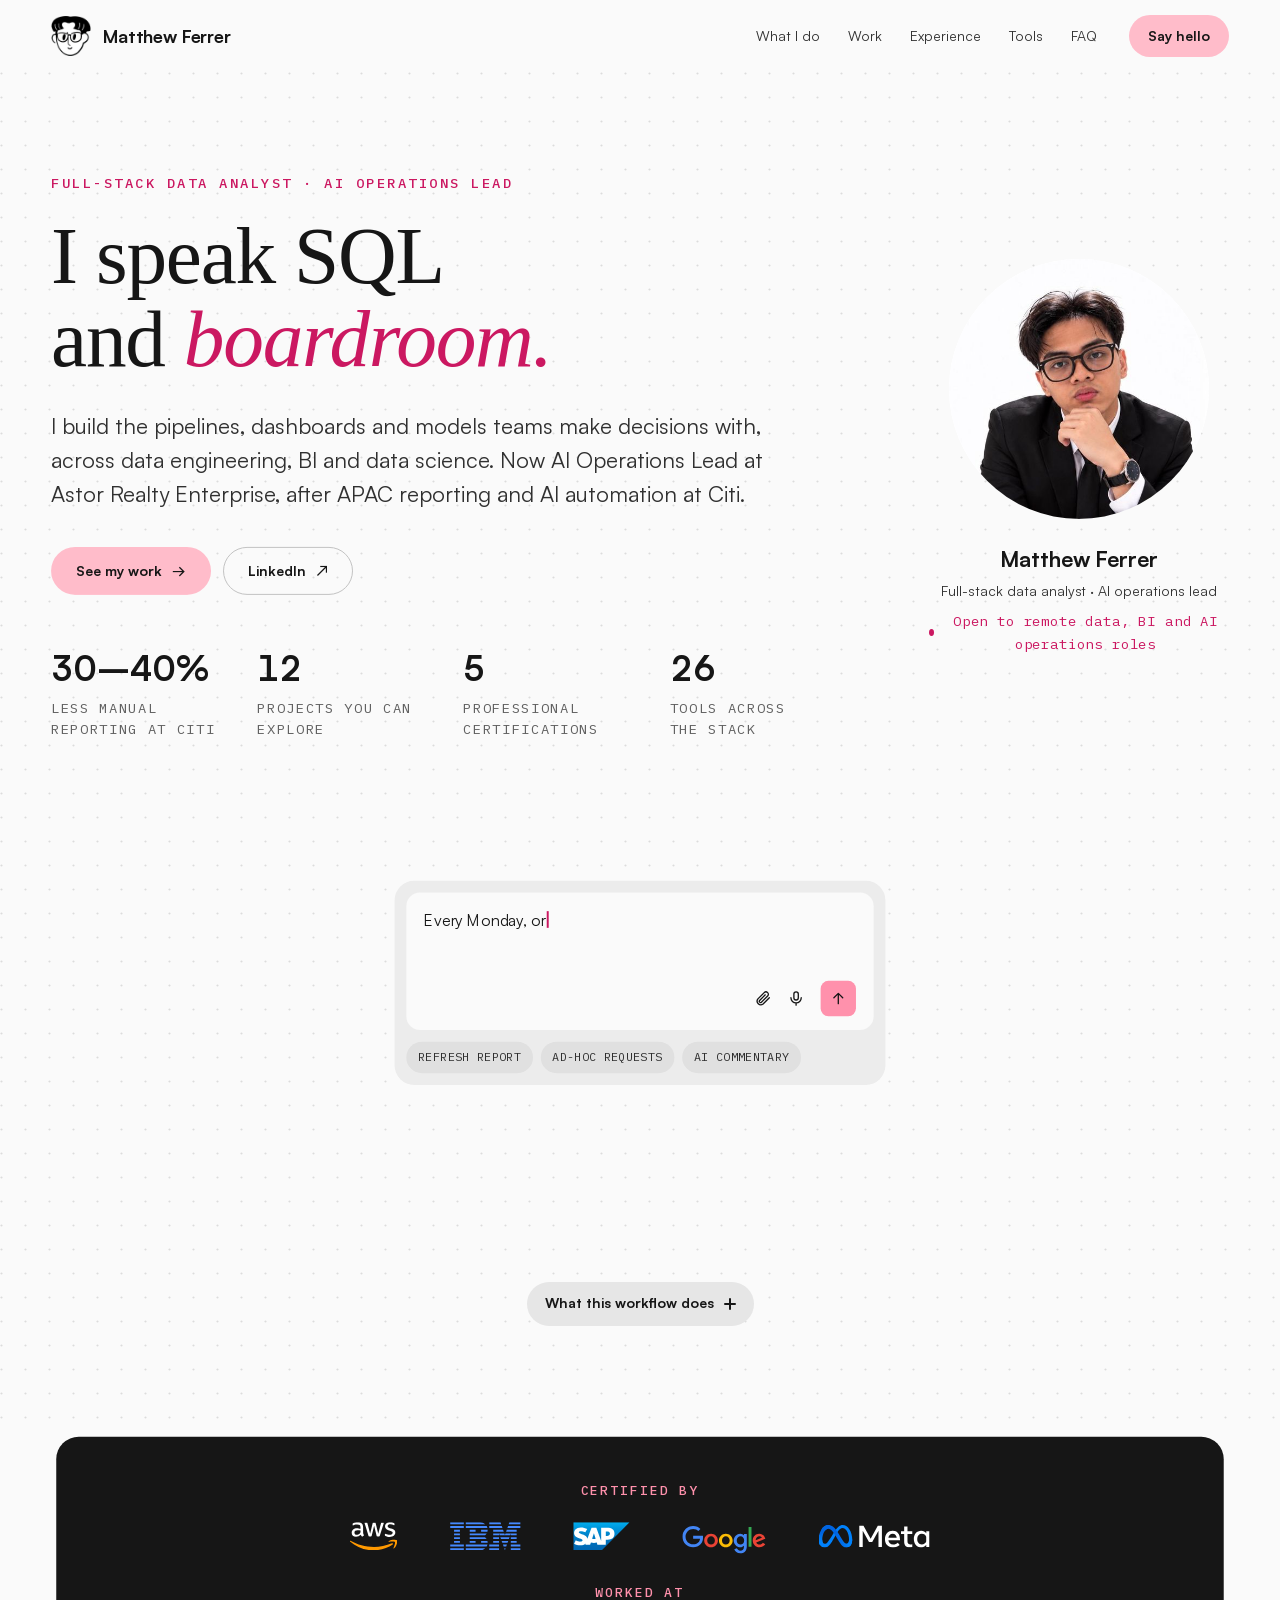
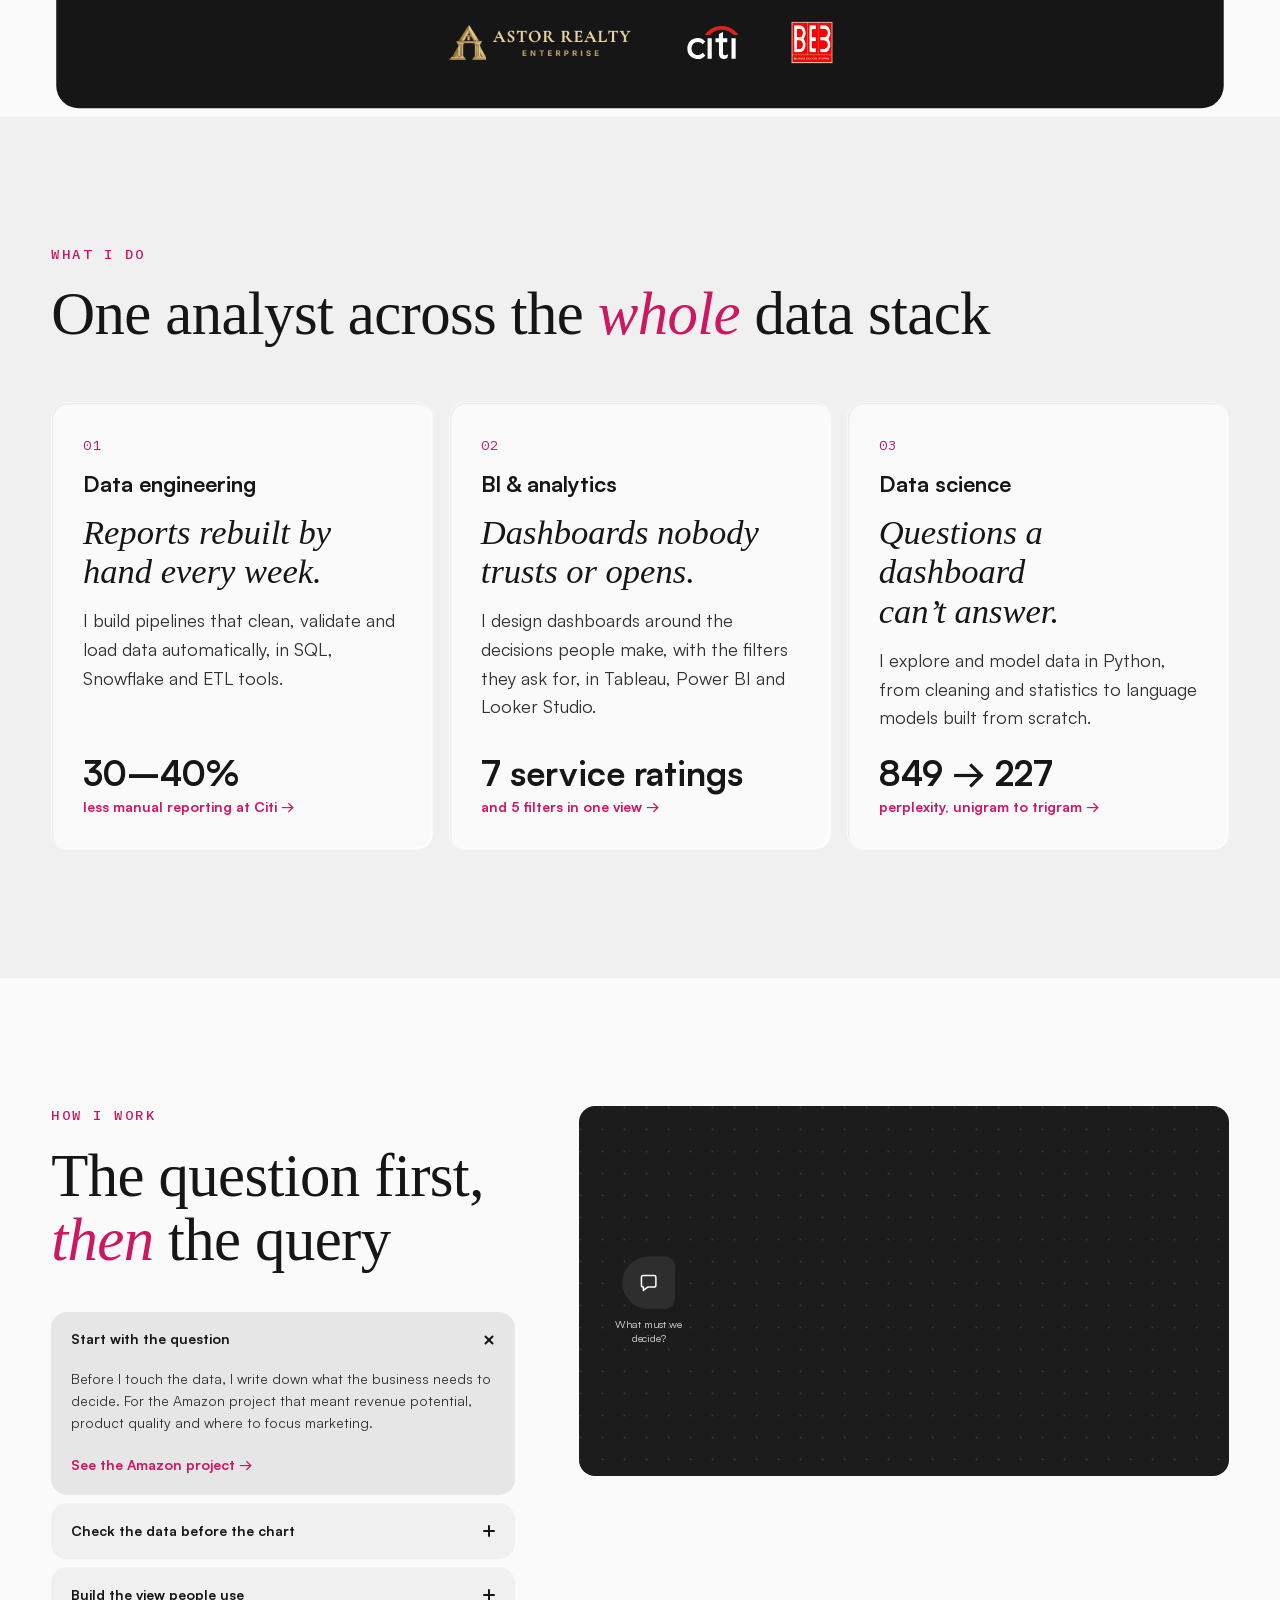
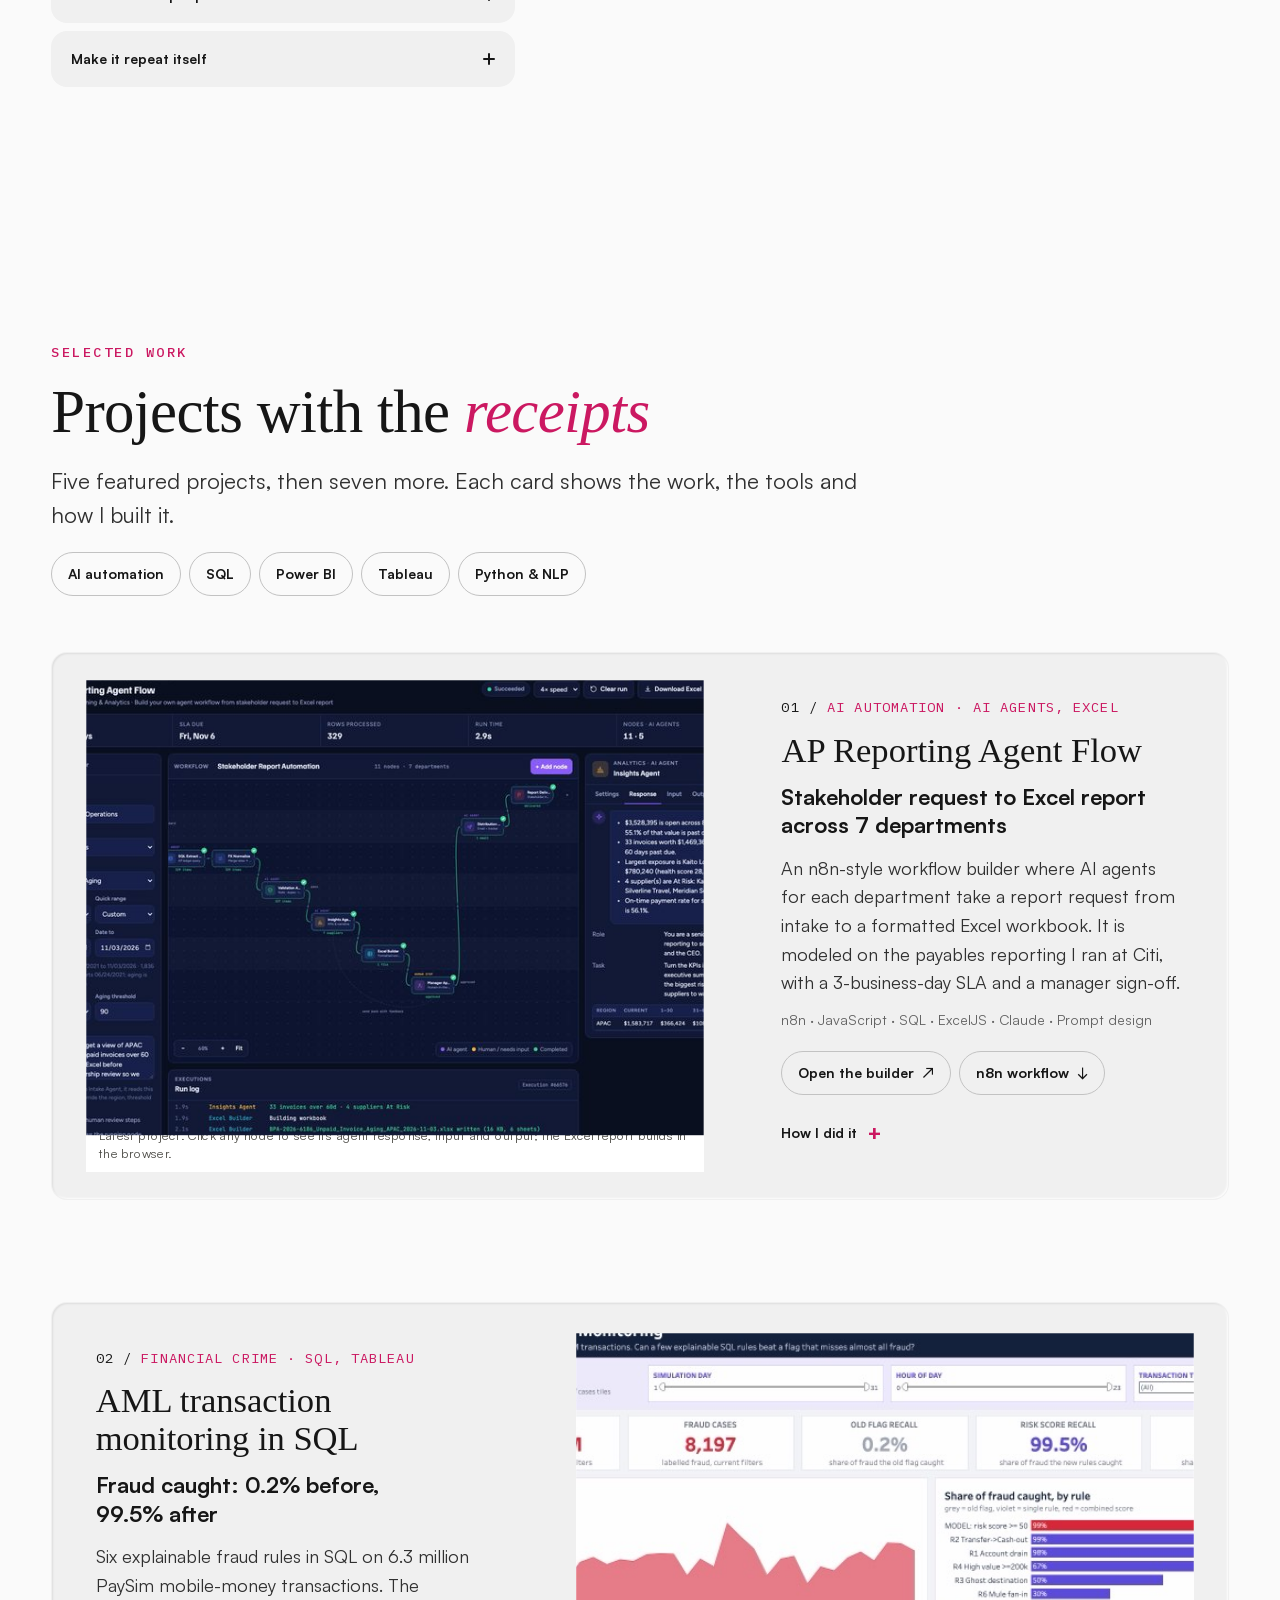
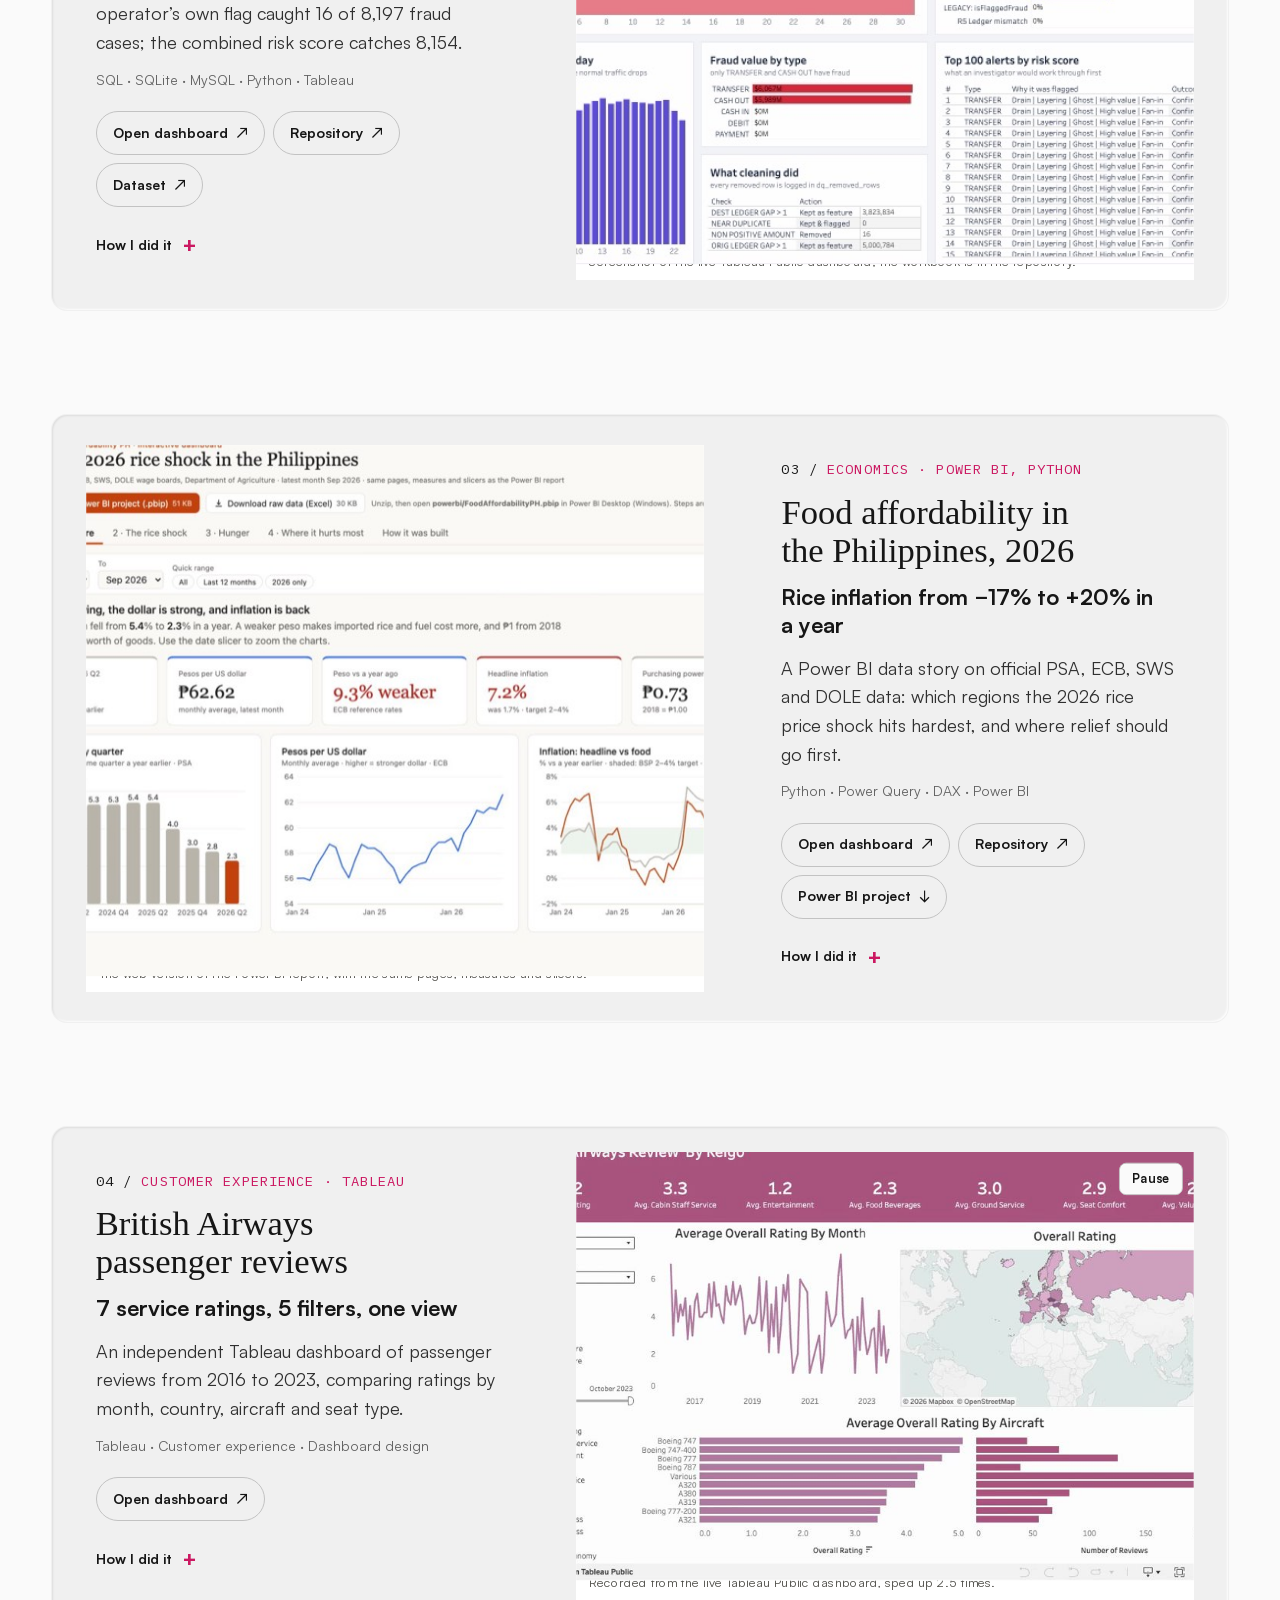
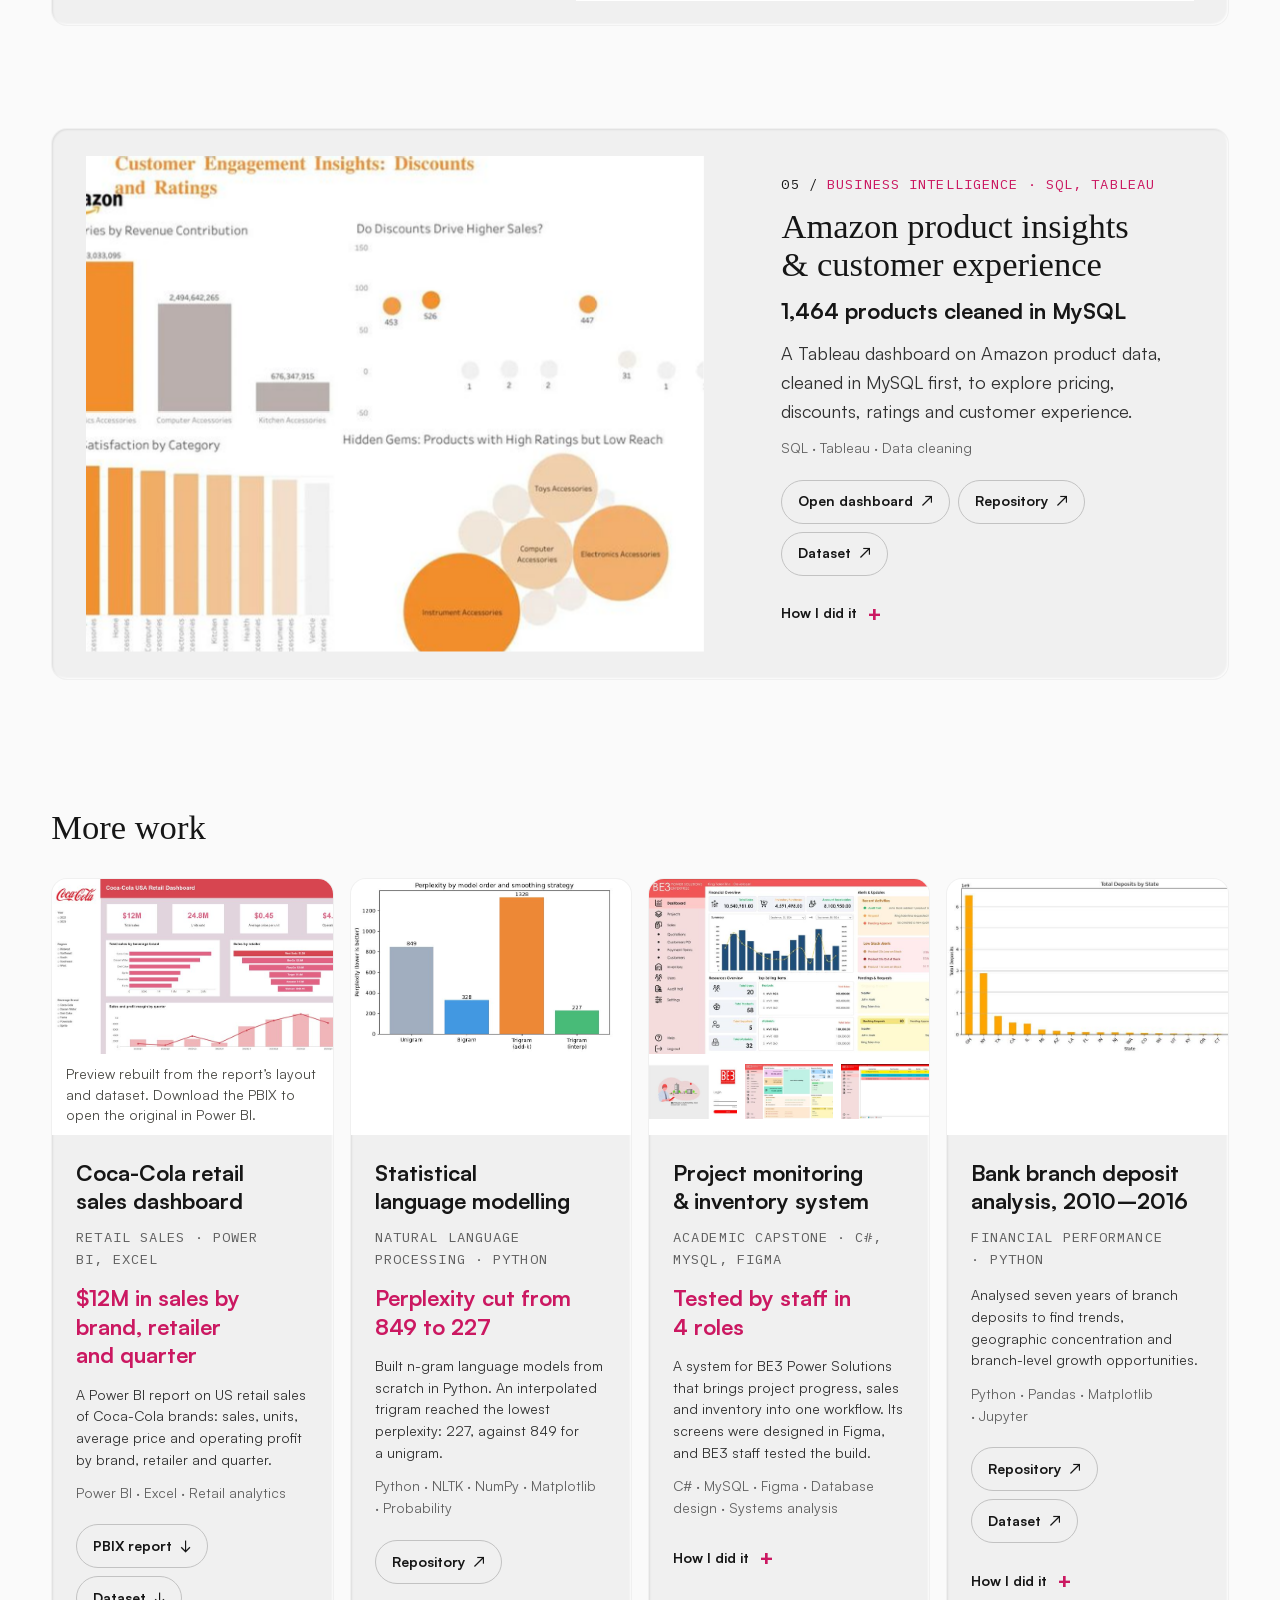
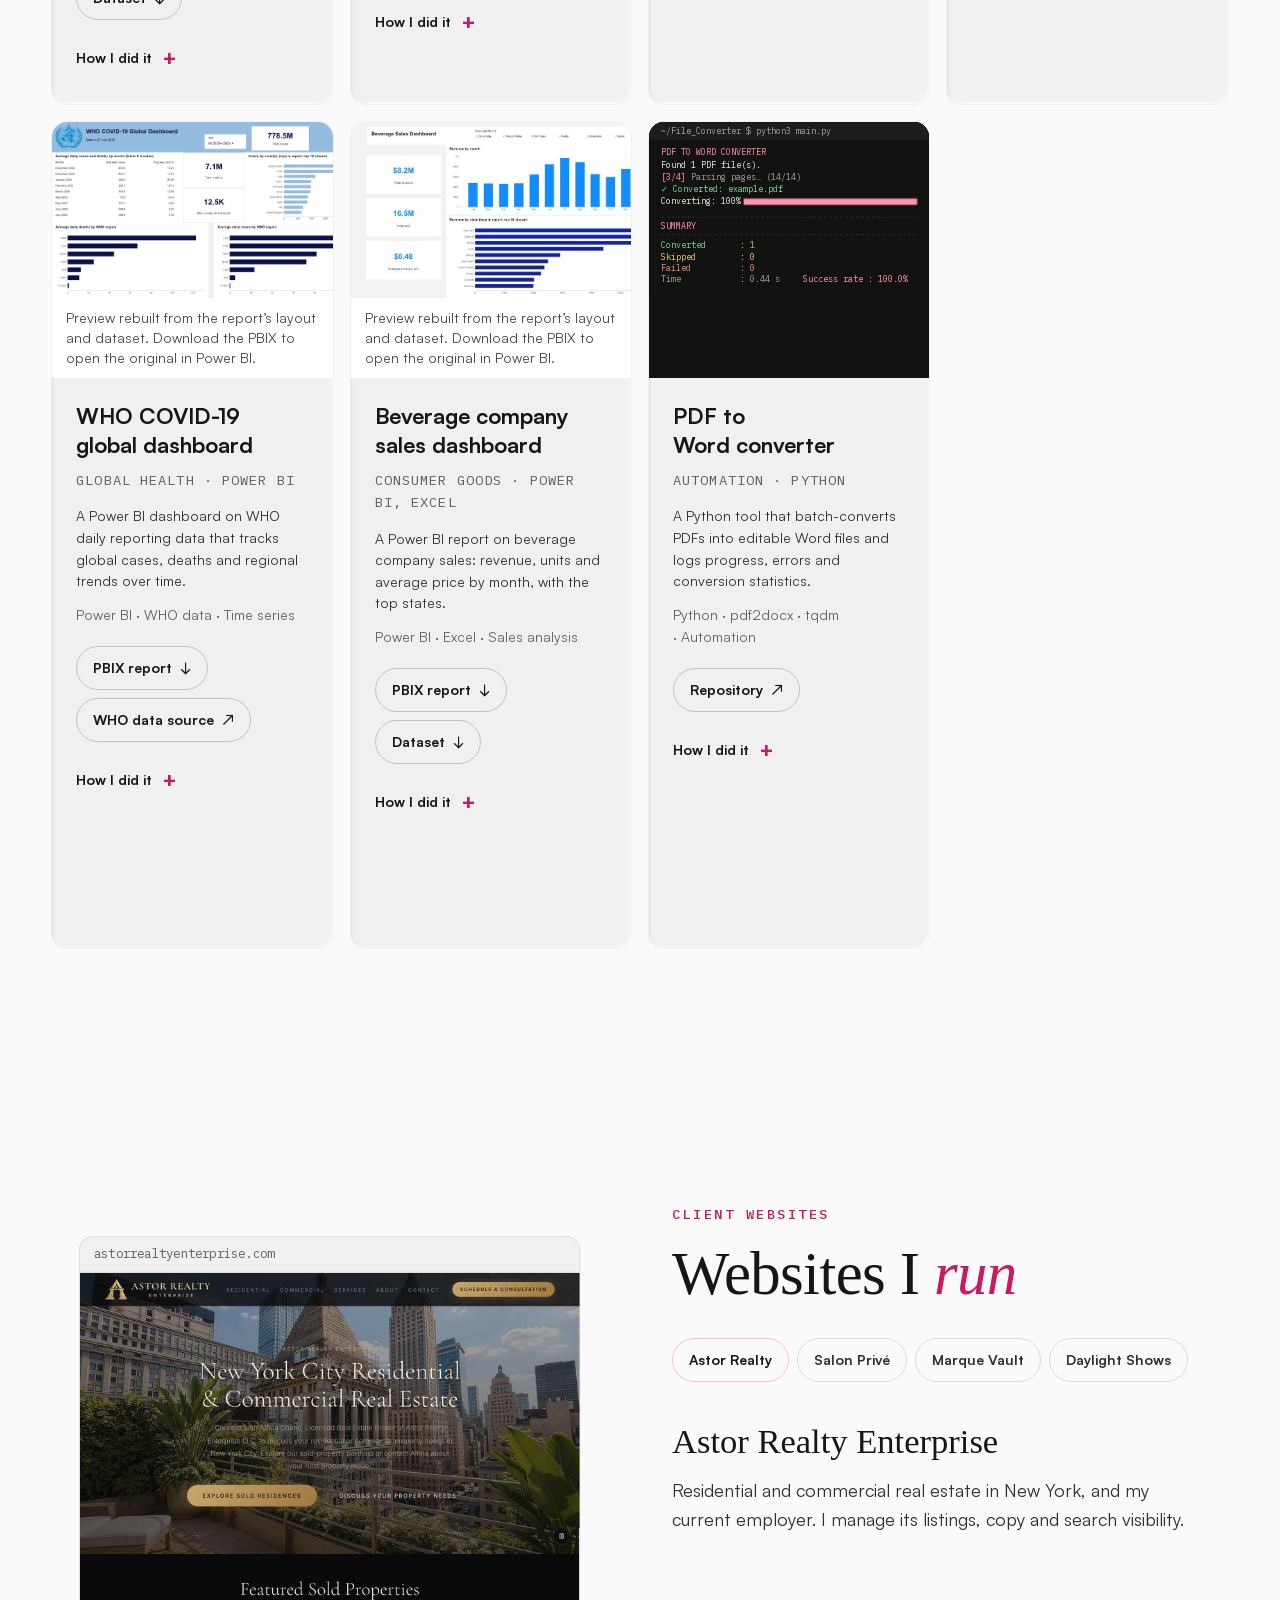
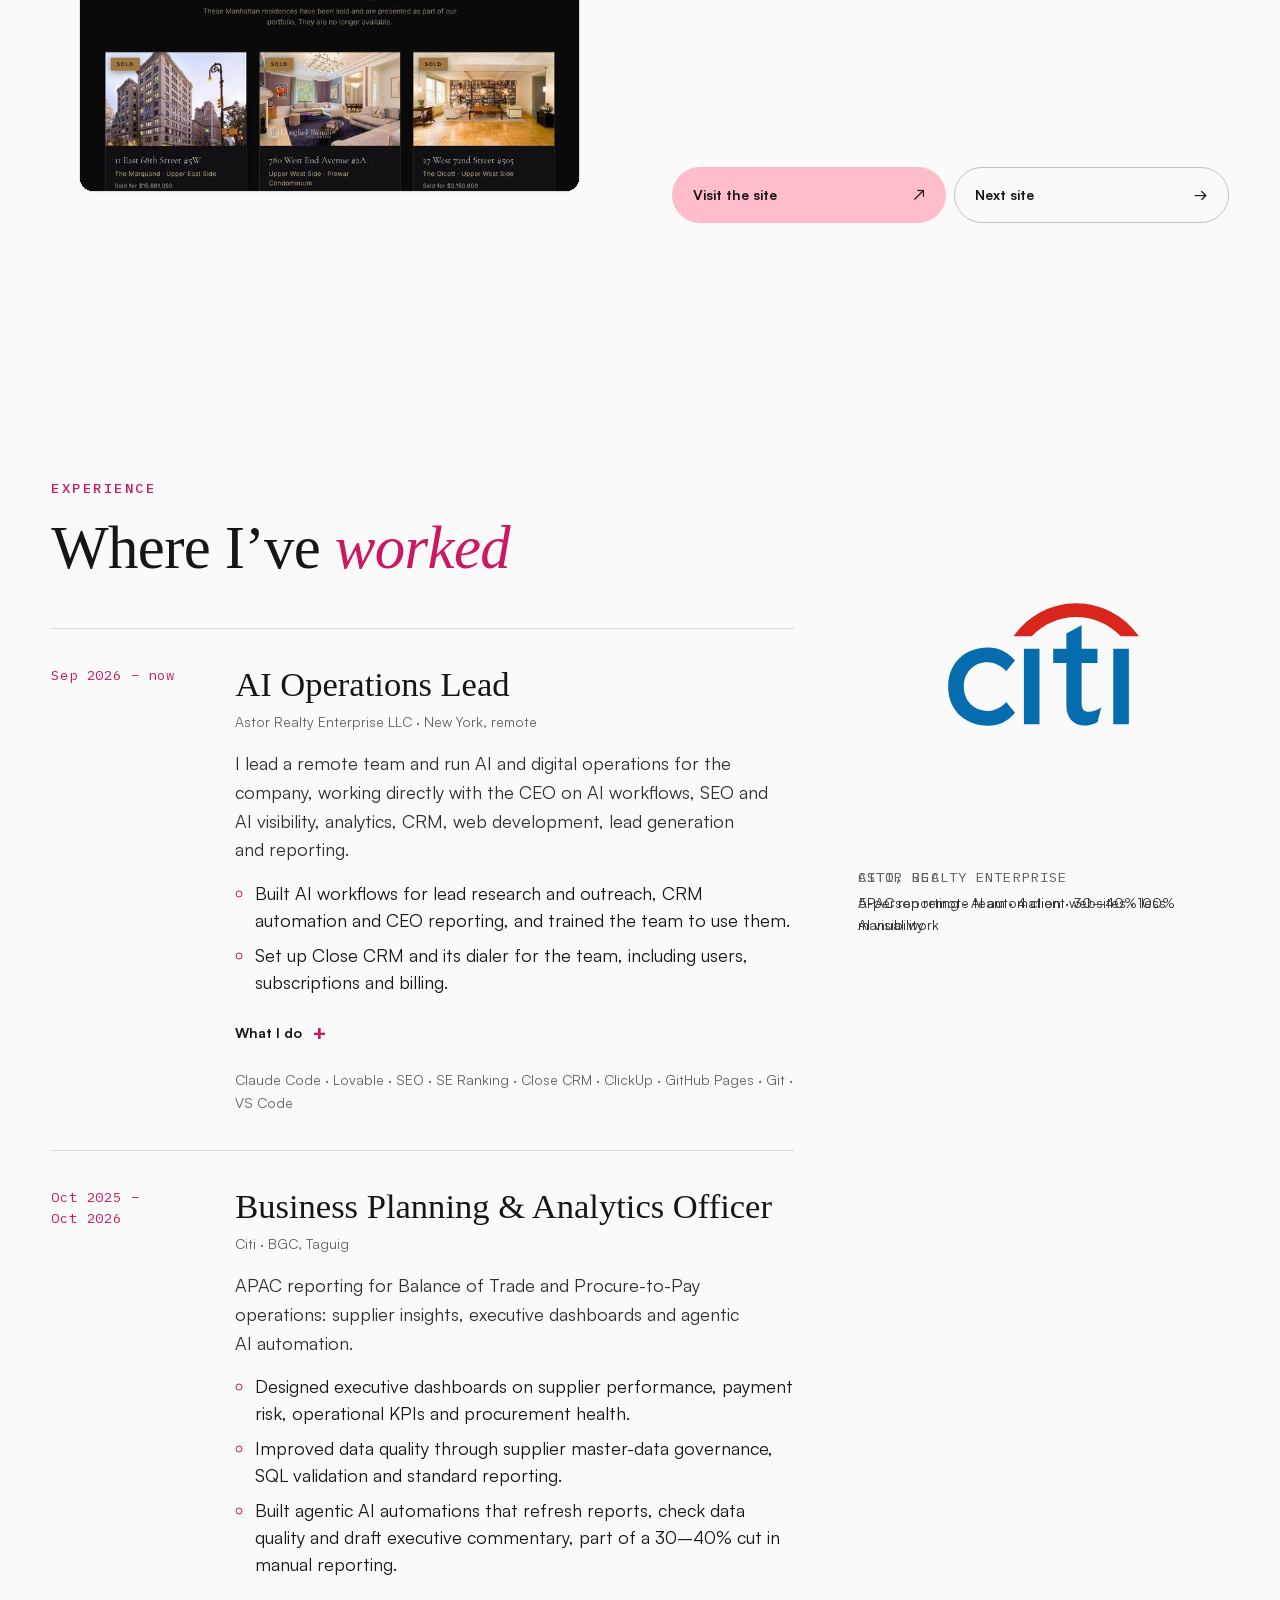
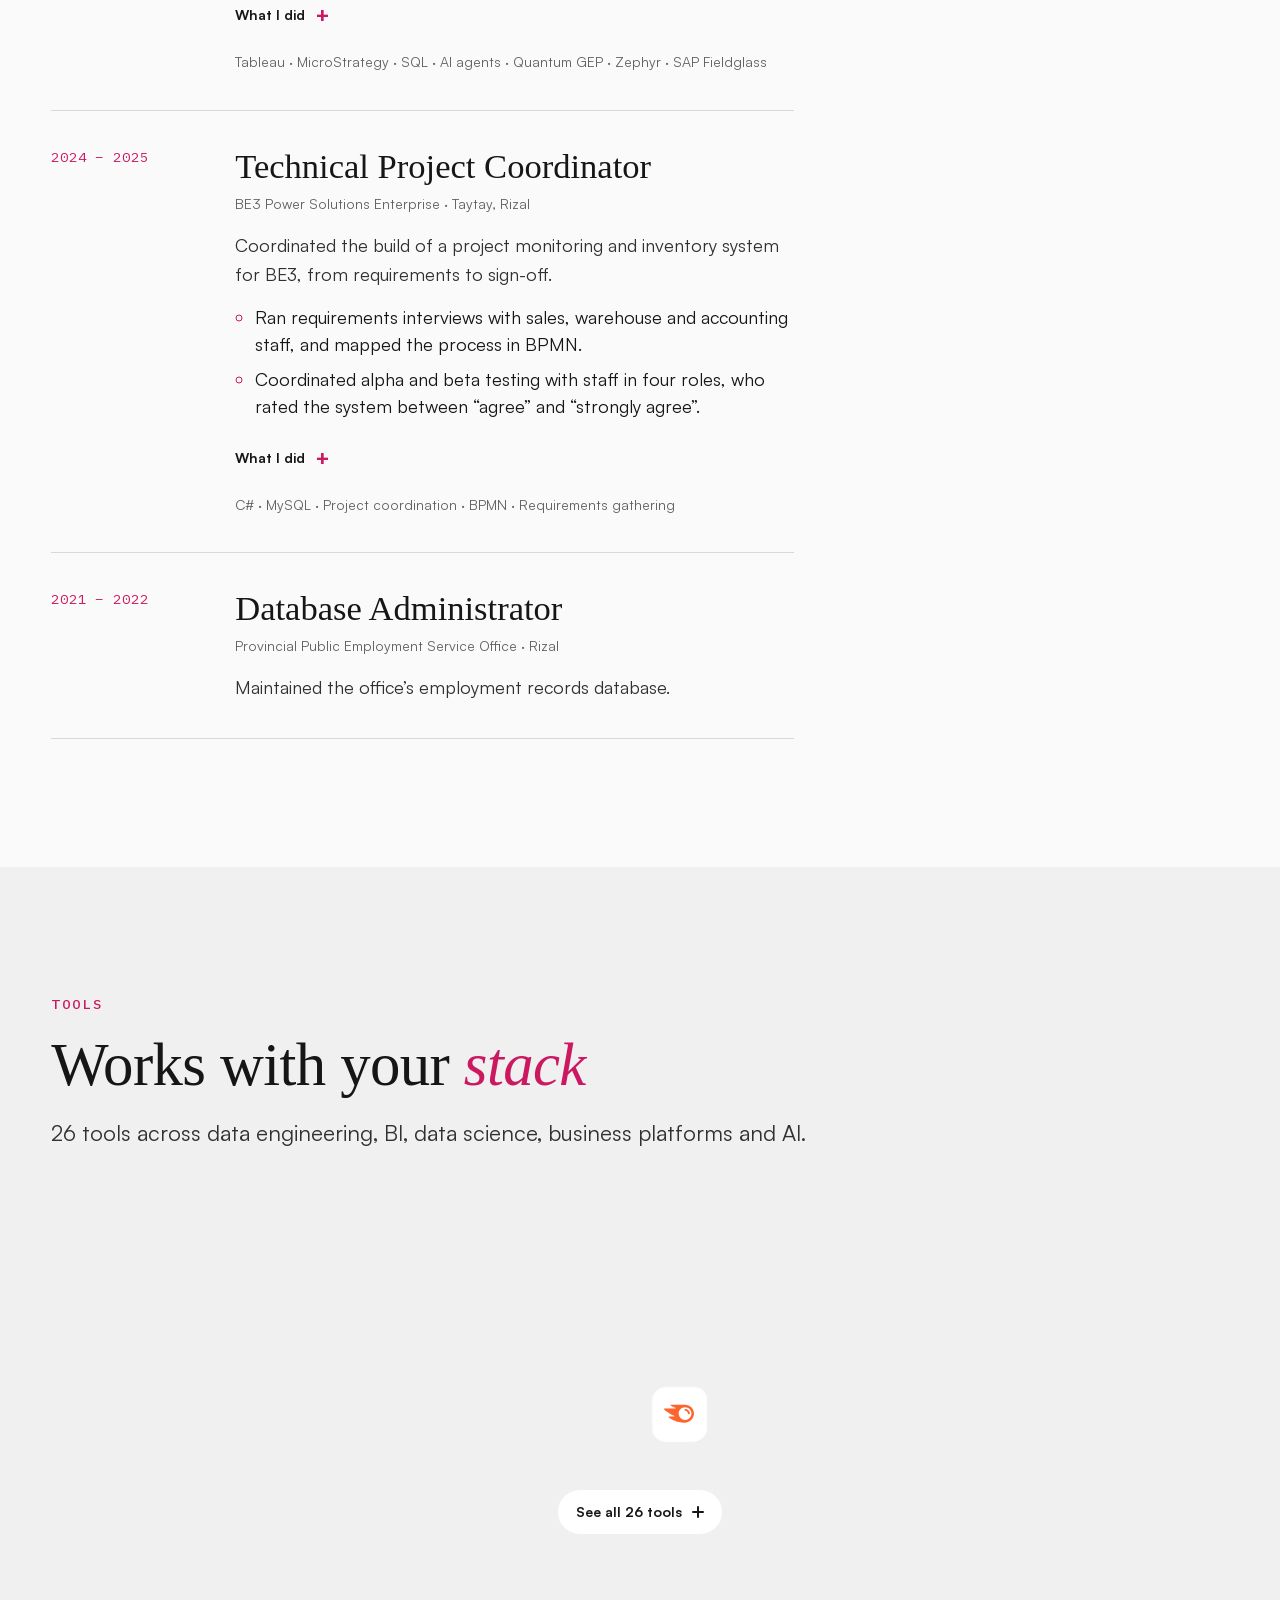
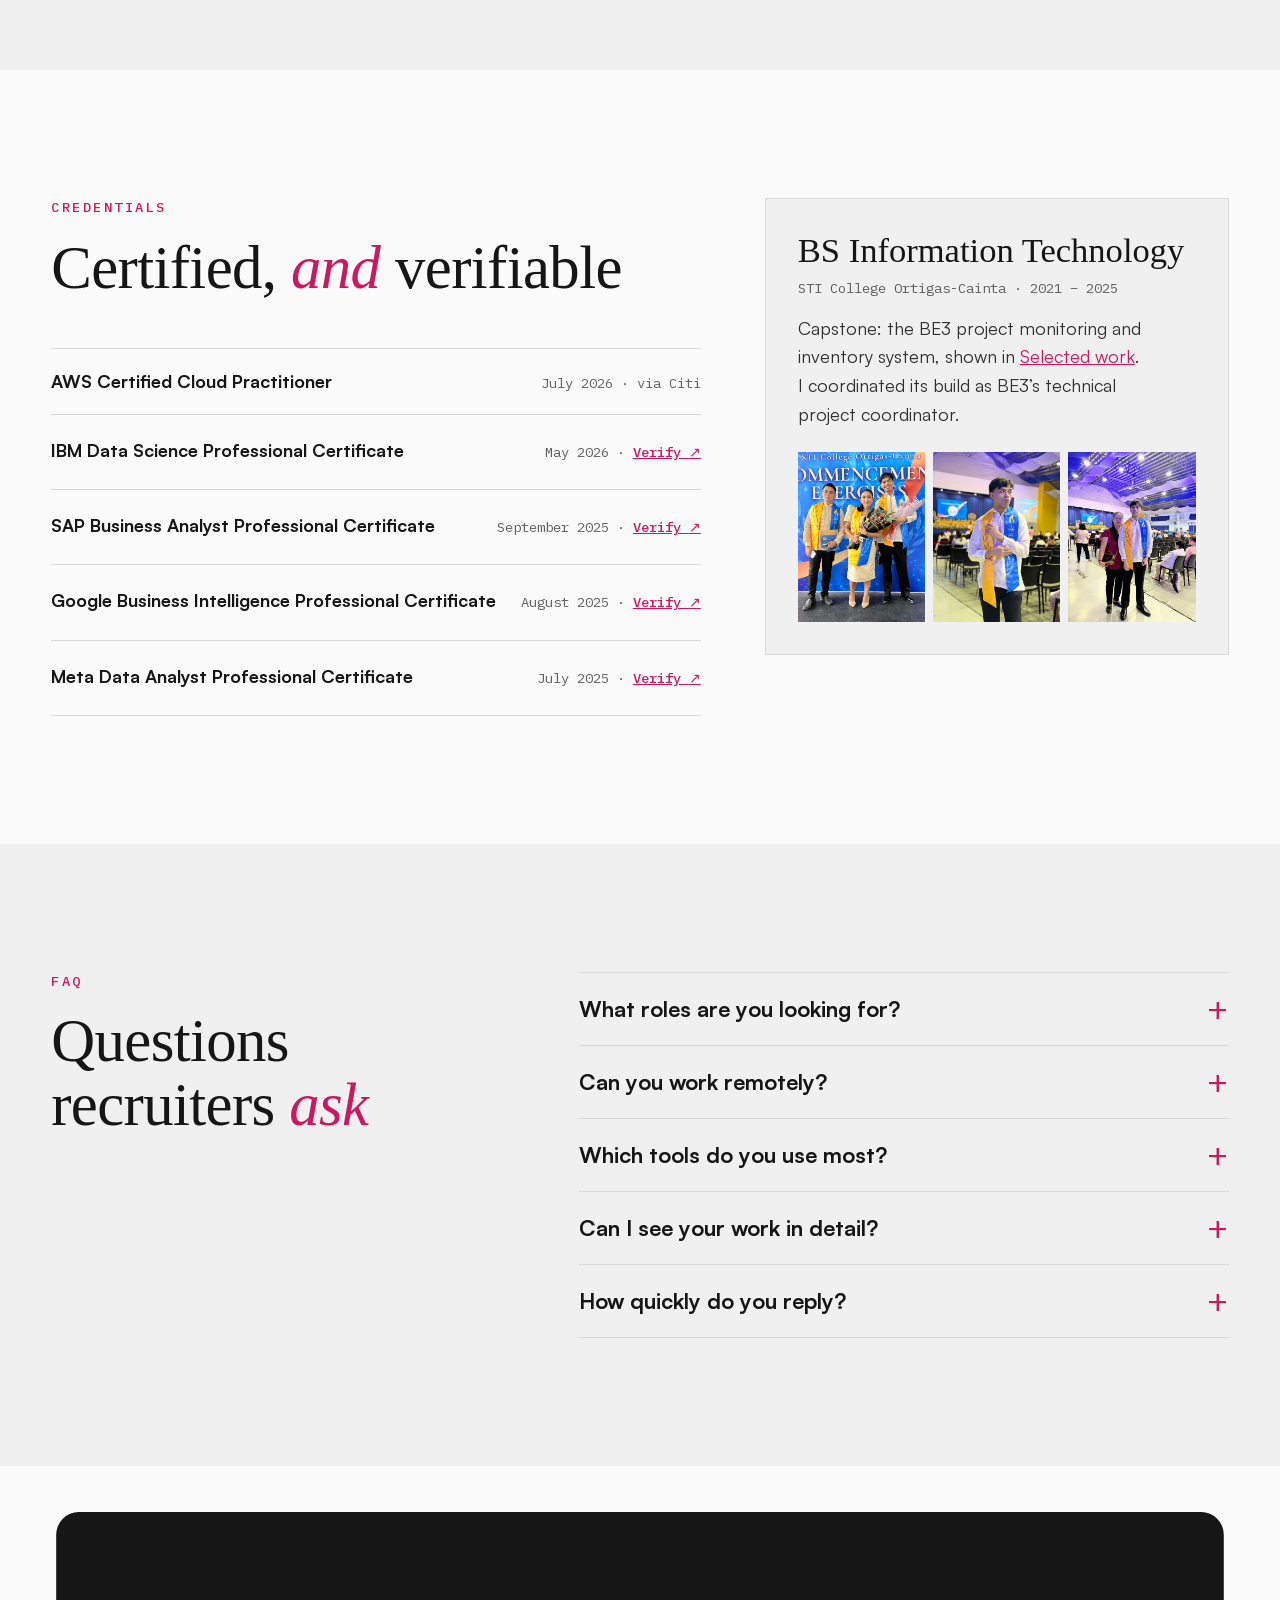
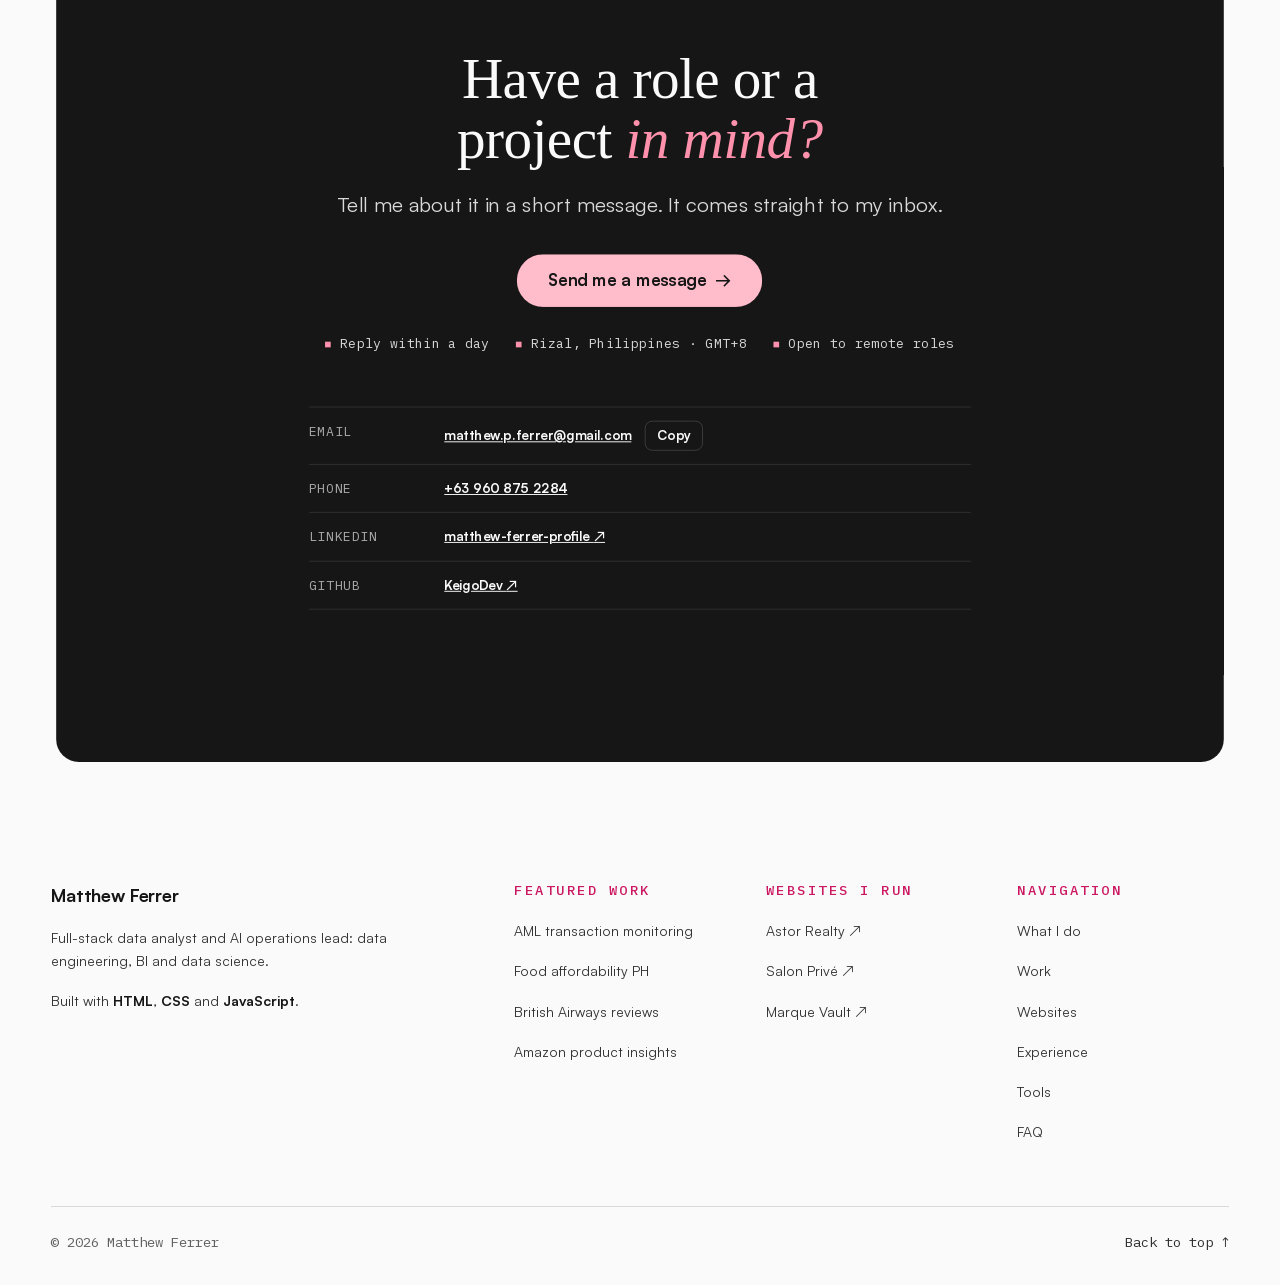
==== commit dca053a4: "Restyle the site in n8n's light theme with a looping workflow hero - n8n light palette, pill buttons" ====
--- a/index.html
+++ b/index.html
@@ -6,7 +6,7 @@
 <meta name="viewport" content="width=device-width,initial-scale=1">
 <title>Matthew Ferrer | Full-Stack Data Analyst &amp; AI Operations Lead</title>
 <meta name="description" content="Full-stack data analyst and AI operations lead in Rizal, Philippines: SQL and Snowflake pipelines, Tableau and Power BI dashboards, AI automation.">
-<meta name="theme-color" content="#0d0d0c">
+<meta name="theme-color" content="#fafafa">
 <meta property="og:title" content="Matthew Ferrer | Full-Stack Data Analyst &amp; AI Operations Lead">
 <meta property="og:description" content="Data engineering, BI, data science and AI operations: pipelines, dashboards and models in SQL, Python, Snowflake, Tableau and Power BI.">
 <link rel="canonical" href="https://keigodev.github.io/KeigoDev.io/">
@@ -19,8 +19,8 @@
 <meta property="og:image:height" content="630">
 <meta name="twitter:card" content="summary_large_image">
 <meta name="twitter:image" content="https://keigodev.github.io/KeigoDev.io/assets/brand/og-image.jpg">
-<link rel="icon" href="assets/brand/favicon.svg?v=3" type="image/svg+xml">
-<link rel="apple-touch-icon" href="assets/brand/apple-touch-icon.png?v=3">
+<link rel="icon" href="assets/brand/favicon.png?v=7" type="image/png" sizes="64x64">
+<link rel="apple-touch-icon" href="assets/brand/apple-touch-icon.png?v=6">
 <link rel="preload" href="assets/fonts/instrumentserif-400.woff2" as="font" type="font/woff2" crossorigin>
 <link rel="preload" href="assets/fonts/satoshi-400.woff2" as="font" type="font/woff2" crossorigin>
 <script type="application/ld+json">
@@ -113,7 +113,7 @@
 
 <header class="site-nav">
   <div class="nav-inner">
-    <a class="brand" href="#top" aria-label="Matthew Ferrer, back to top"><svg class="brand-mark" viewBox="0 0 64 64" aria-hidden="true" focusable="false"><rect width="64" height="64" rx="14" fill="#151513"/><path fill="#ecebe6" transform="translate(13.35 44.96)" d="M11.34 -0.36Q11.2 -0.36 11.02 -0.47Q10.84 -0.58 10.76 -0.94L5.33 -23Q5.29 -23.26 5.11 -23.24Q4.93 -23.22 4.93 -22.97L4.21 -3.1Q4.18 -2.09 4.54 -1.57Q4.9 -1.04 5.8 -0.9L6.26 -0.83Q6.73 -0.79 6.73 -0.4Q6.73 0 6.19 0H1.04Q0.5 0 0.5 -0.4Q0.5 -0.79 0.97 -0.83L1.44 -0.9Q2.38 -1.04 2.72 -1.57Q3.06 -2.09 3.1 -3.1L3.82 -23.54Q3.85 -24.3 3.6 -24.55Q3.35 -24.8 2.52 -24.95L1.69 -25.09Q1.22 -25.2 1.22 -25.52Q1.22 -25.92 1.76 -25.92H6.08Q7.2 -25.92 7.45 -24.84L11.81 -6.88Q11.88 -6.62 12.04 -6.62Q12.2 -6.62 12.24 -6.88L16.78 -25.02Q16.99 -25.92 17.93 -25.92H22.18Q22.72 -25.92 22.72 -25.52Q22.72 -25.2 22.25 -25.09L21.42 -24.95Q20.66 -24.8 20.41 -24.55Q20.16 -24.3 20.2 -23.54L20.92 -2.38Q20.95 -1.62 21.17 -1.37Q21.38 -1.12 22.14 -0.97L22.97 -0.83Q23.44 -0.72 23.44 -0.4Q23.44 0 22.9 0H16.38Q15.84 0 15.84 -0.4Q15.84 -0.72 16.31 -0.83L17.14 -0.97Q17.89 -1.12 18.14 -1.37Q18.4 -1.62 18.36 -2.38L17.75 -22.97Q17.75 -23.22 17.59 -23.24Q17.42 -23.26 17.35 -23.04L11.88 -0.94Q11.81 -0.58 11.65 -0.47Q11.48 -0.36 11.34 -0.36Z"/><path fill="#c7a9ff" transform="translate(35.85 44.96)" d="M-0.79 0Q-1.3 0 -1.3 -0.36Q-1.3 -0.76 -0.58 -0.86L0.14 -0.97Q0.94 -1.08 1.24 -1.35Q1.55 -1.62 1.69 -2.38L6.59 -23.54Q6.77 -24.3 6.59 -24.55Q6.41 -24.8 5.69 -24.95L4.97 -25.09Q4.5 -25.2 4.5 -25.49Q4.5 -25.92 5.15 -25.92H16.74Q17.64 -25.92 17.46 -25.09L16.38 -19.12Q16.27 -18.5 15.8 -18.5Q15.3 -18.5 15.37 -18.97L15.44 -20.23Q15.62 -22.72 14.65 -23.87Q13.68 -25.02 12.17 -25.02Q10.62 -25.02 9.9 -24.52Q9.18 -24.01 8.93 -22.97L6.98 -14.47Q6.88 -13.97 7.38 -13.97H8.71Q10.26 -13.97 11.02 -15.66L11.84 -17.42Q11.95 -17.64 12.06 -17.77Q12.17 -17.89 12.38 -17.89Q12.56 -17.89 12.71 -17.73Q12.85 -17.57 12.78 -17.28L10.91 -9.25Q10.73 -8.64 10.33 -8.64Q9.9 -8.64 9.9 -9.11V-10.84Q9.9 -12.1 9.58 -12.49Q9.25 -12.89 8.42 -12.89H7.13Q6.59 -12.89 6.48 -12.38L4.18 -2.56Q4 -1.8 4.18 -1.49Q4.36 -1.19 5.08 -1.08L6.98 -0.83Q7.42 -0.79 7.42 -0.43Q7.42 0 6.8 0Z"/></svg><span>Matthew <b>Ferrer</b></span></a>
+    <a class="brand" href="#top" aria-label="Matthew Ferrer, back to top"><img class="brand-face" src="assets/brand/face.png?v=2" alt="" width="40" height="40"><span class="brand-name">Matthew Ferrer</span></a>
     <nav class="nav-links" id="navLinks" aria-label="Main navigation">
       <a href="#services">What I do</a>
       <a href="#work">Work</a>
@@ -132,7 +132,6 @@
 
 <!-- First screen: the claim, the proof in numbers, and the person -->
 <section class="hero" id="top" aria-labelledby="heroTitle">
-  <svg class="hero-net" viewBox="0 0 1440 820" preserveAspectRatio="xMidYMid slice" aria-hidden="true" focusable="false"></svg>
   <div class="wrap hero-grid">
     <div class="hero-copy">
       <p class="label">Full-stack data analyst · AI operations lead</p>
@@ -150,6 +149,25 @@
       <img src="assets/web/matt.jpg" srcset="assets/web/matt-480w.jpg 480w, assets/web/matt.jpg 724w" sizes="(max-width: 959px) 60vw, 280px" alt="Matthew Ferrer in a dark suit" width="724" height="1086" fetchpriority="high">
       <figcaption><strong>Matthew Ferrer</strong><span>Full-stack data analyst · AI operations lead</span><small class="status">Open to remote data, BI and AI operations roles</small></figcaption>
     </figure>
+  </div>
+  <!-- After n8n.io's hero: a request typed into a prompt becomes a workflow of the tools I use. Built by script.js, animated by motion.js. -->
+  <div class="wrap hero-flow">
+    <div class="flow-view" data-flow="hero" data-min="0.7" data-ui><div class="flow-pan"><div class="flow-stage"></div></div></div>
+    <p class="sr-only flow-live" aria-live="polite"></p>
+    <p class="flow-actions"><button class="expand" type="button" aria-expanded="false" aria-controls="heroFlowMore">What this workflow does <span class="expand-mark" aria-hidden="true"></span></button></p>
+    <div class="expand-body" id="heroFlowMore">
+      <div>
+        <ol class="flow-steps">
+          <li><strong>Every Monday, 7:00</strong>The run starts on its own; nobody rebuilds the report by hand.</li>
+          <li><strong>Ad-hoc request in ServiceNow</strong>Requests outside the weekly run come in through ServiceNow and are tracked in Jira until they are delivered.</li>
+          <li><strong>Pull the P2P ledger</strong>Invoices and supplier data come straight from the source system.</li>
+          <li><strong>Check the data</strong>An AI agent with SQL, Python and Snowflake flags duplicates, missing fields and outliers before anything goes out.</li>
+          <li><strong>Refresh the dashboard</strong>The APAC Tableau dashboard updates with the checked data.</li>
+          <li><strong>Send to the leads</strong>The report and its AI-drafted commentary go out on schedule. I review every draft first.</li>
+        </ol>
+        <p class="flow-note">Work like this cut manual reporting at Citi by 30–40%. <a href="#experience">See Citi in my experience <span aria-hidden="true">→</span></a></p>
+      </div>
+    </div>
   </div>
 </section>
 
@@ -207,35 +225,29 @@
 <!-- How I work -->
 <section class="method" id="about" aria-labelledby="aboutHeading">
   <div class="wrap method-grid">
-    <figure class="method-photo">
-      <img src="assets/web/matt-look.jpg" srcset="assets/web/matt-look-320w.jpg 320w, assets/web/matt-look-480w.jpg 480w, assets/web/matt-look-640w.jpg 640w, assets/web/matt-look.jpg 724w" sizes="(max-width: 959px) min(calc(100vw - 32px), 352px), 28vw" alt="Matthew Ferrer in a black suit and tie" width="724" height="1086" loading="lazy">
-    </figure>
-    <div>
+    <div class="method-copy">
       <p class="label">How I work</p>
       <h2 class="title" id="aboutHeading">The question first, <em>then</em> the query</h2>
-      <ol class="cards cards-2">
-        <li class="card-box">
-          <h3>Start with the question</h3>
-          <p>Before I touch the data, I write down what the business needs to decide. For the Amazon project that meant revenue potential, product quality and where to focus marketing.</p>
-          <a class="card-link" href="#p-amazon">See the Amazon project <span aria-hidden="true">→</span></a>
-        </li>
-        <li class="card-box">
-          <h3>Check the data before the chart</h3>
-          <p>I clean and validate before I chart anything. For my AML project I checked 6.3 million transactions in SQL and logged every removed row. At Citi I validated supplier master data with SQL.</p>
-          <a class="card-link" href="#p-aml">See the AML project <span aria-hidden="true">→</span></a>
-        </li>
-        <li class="card-box">
-          <h3>Build the view people use</h3>
-          <p>A dashboard earns its place with the filters people ask for. My British Airways dashboard switches metric, seat type, aircraft and continent in one view.</p>
-          <a class="card-link" href="#p-airways">See the dashboard <span aria-hidden="true">→</span></a>
-        </li>
-        <li class="card-box">
-          <h3>Make it repeat itself</h3>
-          <p>When a report runs every week, I automate it. At Citi I moved APAC reporting onto Tableau and SQL pipelines, and cut manual reporting effort by 30–40%.</p>
-          <a class="card-link" href="#experience">See the result <span aria-hidden="true">→</span></a>
+      <ol class="steps">
+        <li class="step">
+          <h3><button class="expand step-toggle" type="button" aria-expanded="true" aria-controls="step-1">Start with the question<span class="expand-mark" aria-hidden="true"></span></button></h3>
+          <div class="expand-body is-open" id="step-1"><div><p>Before I touch the data, I write down what the business needs to decide. For the Amazon project that meant revenue potential, product quality and where to focus marketing.</p><a class="card-link" href="#p-amazon">See the Amazon project <span aria-hidden="true">→</span></a></div></div>
+        </li>
+        <li class="step">
+          <h3><button class="expand step-toggle" type="button" aria-expanded="false" aria-controls="step-2">Check the data before the chart<span class="expand-mark" aria-hidden="true"></span></button></h3>
+          <div class="expand-body" id="step-2"><div><p>I clean and validate before I chart anything. For my AML project I checked 6.3 million transactions in SQL and logged every removed row. At Citi I validated supplier master data with SQL.</p><a class="card-link" href="#p-aml">See the AML project <span aria-hidden="true">→</span></a></div></div>
+        </li>
+        <li class="step">
+          <h3><button class="expand step-toggle" type="button" aria-expanded="false" aria-controls="step-3">Build the view people use<span class="expand-mark" aria-hidden="true"></span></button></h3>
+          <div class="expand-body" id="step-3"><div><p>A dashboard earns its place with the filters people ask for. My British Airways dashboard switches metric, seat type, aircraft and continent in one view.</p><a class="card-link" href="#p-airways">See the dashboard <span aria-hidden="true">→</span></a></div></div>
+        </li>
+        <li class="step">
+          <h3><button class="expand step-toggle" type="button" aria-expanded="false" aria-controls="step-4">Make it repeat itself<span class="expand-mark" aria-hidden="true"></span></button></h3>
+          <div class="expand-body" id="step-4"><div><p>When a report runs every week, I automate it. At Citi I moved APAC reporting onto Tableau and SQL pipelines, and cut manual reporting effort by 30–40%.</p><a class="card-link" href="#experience">See the result <span aria-hidden="true">→</span></a></div></div>
         </li>
       </ol>
     </div>
+    <div class="method-canvas"><div class="flow-view flow-dark" data-flow="method" aria-hidden="true" data-ui><div class="flow-pan"><div class="flow-stage"></div></div></div></div>
   </div>
 </section>
 
@@ -666,7 +678,7 @@
               <ul>
                 <li><strong>Team leadership.</strong> Lead a five-person team across website content, outreach and lead generation. Onboard people to tools, accounts and dialer numbers, and set priorities and deadlines across sites and campaigns.</li>
                 <li><strong>SEO and AI visibility.</strong> Monitor website KPIs in SE Ranking, run site audits and analyse competitors’ keywords. Researched 300+ keywords for one site and 480+ for another, favouring lower difficulty and higher search volume. Track AI prompts (now at 100% AI visibility) and recommend paid ads, referrals, reviews and before-and-after content.</li>
-                <li><strong>AI lead workflows.</strong> Source leads with LinkedIn Sales Navigator, use AI to research and qualify them, and draft personalised outreach. Write hashtags and help with Instagram posts and reels.</li>
+                <li><strong>AI lead workflows.</strong> Use AI to research and qualify leads and draft personalised outreach. Write hashtags and help with Instagram posts and reels.</li>
                 <li><strong>CRM automation.</strong> Automate Close CRM workflows: email and SMS sequences, call logging and lead status updates.</li>
                 <li><strong>AI reporting for the CEO.</strong> Use AI to draft the weekly and monthly SEO, analytics and finance summaries from SE Ranking and other data. Prepare stakeholder presentations and keep day-to-day operations moving.</li>
                 <li><strong>AI tool rollout and training.</strong> Choose AI tools for the team, write prompts and playbooks, and train the team to use them.</li>
@@ -674,7 +686,7 @@
                 <li><strong>This portfolio.</strong> Designed and built in VS Code, versioned with Git and deployed on GitHub Pages.</li>
               </ul>
             </details>
-            <p class="job-stack">Claude Code · Lovable · SEO · SE Ranking · Close CRM · LinkedIn Sales Navigator · ClickUp · GitHub Pages · Git · VS Code</p>
+            <p class="job-stack">Claude Code · Lovable · SEO · SE Ranking · Close CRM · ClickUp · GitHub Pages · Git · VS Code</p>
           </div>
         </li>
 
@@ -740,7 +752,7 @@
     <aside class="exp-panel" aria-label="Details for the selected role">
       <div class="exp-frame">
         <img class="exp-shot is-on" data-job="0" src="assets/logos/astor.svg" alt="Astor Realty Enterprise logo" width="449" height="345" style="--w: 72%" loading="lazy">
-        <img class="exp-shot" data-job="1" src="assets/logos/citi.svg" alt="Citi logo" width="300" height="195" style="--w: 58%" loading="lazy">
+        <img class="exp-shot" data-job="1" src="assets/logos/citi-ink.svg" alt="Citi logo" width="300" height="195" style="--w: 58%" loading="lazy">
         <img class="exp-shot" data-job="2" src="assets/logos/be3.svg" alt="BE3 Power Solutions Enterprise logo" width="207" height="206" style="--w: 52%" loading="lazy">
         <img class="exp-shot" data-job="3" src="assets/logos/rizal-seal.svg" alt="Seal of the Province of Rizal" width="732" height="730" style="--w: 62%" loading="lazy">
       </div>
@@ -760,6 +772,9 @@
     <p class="label">Tools</p>
     <h2 class="title" id="skillsHeading">Works with your <em>stack</em></h2>
     <p class="intro">26 tools across data engineering, BI, data science, business platforms and AI.</p>
+    <div class="tool-cloud" aria-hidden="true"></div>
+    <p class="tool-actions"><button class="expand" type="button" aria-expanded="false" aria-controls="toolGroups">See all 26 tools <span class="expand-mark" aria-hidden="true"></span></button></p>
+    <div class="expand-body" id="toolGroups"><div>
         <div class="tool-group">
           <h3>Data engineering</h3>
           <ul class="tiles">
@@ -811,6 +826,7 @@
             <li class="tile"><span class="skill-logo has-img" aria-hidden="true"><img src="assets/logos/n8n.svg" alt="" width="28" height="28" loading="lazy"></span><span class="tile-name">n8n</span><span class="tile-level">Workflow automation</span></li>
           </ul>
         </div>
+    </div></div>
   </div>
 </section>
 
@@ -914,7 +930,7 @@
 <footer class="site-footer">
   <div class="wrap foot-grid">
     <div class="foot-brand">
-      <a class="brand" href="#top" aria-label="Matthew Ferrer, back to top"><svg class="brand-mark" viewBox="0 0 64 64" aria-hidden="true" focusable="false"><rect width="64" height="64" rx="14" fill="#151513"/><path fill="#ecebe6" transform="translate(13.35 44.96)" d="M11.34 -0.36Q11.2 -0.36 11.02 -0.47Q10.84 -0.58 10.76 -0.94L5.33 -23Q5.29 -23.26 5.11 -23.24Q4.93 -23.22 4.93 -22.97L4.21 -3.1Q4.18 -2.09 4.54 -1.57Q4.9 -1.04 5.8 -0.9L6.26 -0.83Q6.73 -0.79 6.73 -0.4Q6.73 0 6.19 0H1.04Q0.5 0 0.5 -0.4Q0.5 -0.79 0.97 -0.83L1.44 -0.9Q2.38 -1.04 2.72 -1.57Q3.06 -2.09 3.1 -3.1L3.82 -23.54Q3.85 -24.3 3.6 -24.55Q3.35 -24.8 2.52 -24.95L1.69 -25.09Q1.22 -25.2 1.22 -25.52Q1.22 -25.92 1.76 -25.92H6.08Q7.2 -25.92 7.45 -24.84L11.81 -6.88Q11.88 -6.62 12.04 -6.62Q12.2 -6.62 12.24 -6.88L16.78 -25.02Q16.99 -25.92 17.93 -25.92H22.18Q22.72 -25.92 22.72 -25.52Q22.72 -25.2 22.25 -25.09L21.42 -24.95Q20.66 -24.8 20.41 -24.55Q20.16 -24.3 20.2 -23.54L20.92 -2.38Q20.95 -1.62 21.17 -1.37Q21.38 -1.12 22.14 -0.97L22.97 -0.83Q23.44 -0.72 23.44 -0.4Q23.44 0 22.9 0H16.38Q15.84 0 15.84 -0.4Q15.84 -0.72 16.31 -0.83L17.14 -0.97Q17.89 -1.12 18.14 -1.37Q18.4 -1.62 18.36 -2.38L17.75 -22.97Q17.75 -23.22 17.59 -23.24Q17.42 -23.26 17.35 -23.04L11.88 -0.94Q11.81 -0.58 11.65 -0.47Q11.48 -0.36 11.34 -0.36Z"/><path fill="#c7a9ff" transform="translate(35.85 44.96)" d="M-0.79 0Q-1.3 0 -1.3 -0.36Q-1.3 -0.76 -0.58 -0.86L0.14 -0.97Q0.94 -1.08 1.24 -1.35Q1.55 -1.62 1.69 -2.38L6.59 -23.54Q6.77 -24.3 6.59 -24.55Q6.41 -24.8 5.69 -24.95L4.97 -25.09Q4.5 -25.2 4.5 -25.49Q4.5 -25.92 5.15 -25.92H16.74Q17.64 -25.92 17.46 -25.09L16.38 -19.12Q16.27 -18.5 15.8 -18.5Q15.3 -18.5 15.37 -18.97L15.44 -20.23Q15.62 -22.72 14.65 -23.87Q13.68 -25.02 12.17 -25.02Q10.62 -25.02 9.9 -24.52Q9.18 -24.01 8.93 -22.97L6.98 -14.47Q6.88 -13.97 7.38 -13.97H8.71Q10.26 -13.97 11.02 -15.66L11.84 -17.42Q11.95 -17.64 12.06 -17.77Q12.17 -17.89 12.38 -17.89Q12.56 -17.89 12.71 -17.73Q12.85 -17.57 12.78 -17.28L10.91 -9.25Q10.73 -8.64 10.33 -8.64Q9.9 -8.64 9.9 -9.11V-10.84Q9.9 -12.1 9.58 -12.49Q9.25 -12.89 8.42 -12.89H7.13Q6.59 -12.89 6.48 -12.38L4.18 -2.56Q4 -1.8 4.18 -1.49Q4.36 -1.19 5.08 -1.08L6.98 -0.83Q7.42 -0.79 7.42 -0.43Q7.42 0 6.8 0Z"/></svg><span>Matthew <b>Ferrer</b></span></a>
+      <a class="brand" href="#top" aria-label="Matthew Ferrer, back to top"><span class="brand-name">Matthew Ferrer</span></a>
       <p>Full-stack data analyst and AI operations lead: data engineering, BI and data science.</p>
       <p class="foot-built">Built with <strong>HTML</strong>, <strong>CSS</strong> and <strong>JavaScript</strong>.</p>
     </div>
--- a/css/style.css
+++ b/css/style.css
@@ -1,7 +1,8 @@
 /* Matthew Ferrer: portfolio
-   Design: dark, straightforward, information first (inspired by consultancy sites such as valiotti.com).
+   Design: light, straightforward, information first; colours, tiles and motion after n8n.io.
    What is his alone: the live dashboard recording in the project cards, the browser tour of the
-   client websites, his own photographs, and the hero network drawn as 26 tools in three clusters.
+   client websites, his own photographs, and the hero canvas: his Citi reporting run drawn as an
+   n8n-style workflow of the tools he uses.
    Type: Instrument Serif (headlines), Satoshi (reading), IBM Plex Mono (labels).
    Instrument Serif and IBM Plex Mono: SIL Open Font License. Satoshi: ITF Free Font License. All self-hosted. */
 
@@ -96,23 +97,29 @@
 }
 
 :root {
-  /* Shape: softly rounded controls */
-  --radius: 10px;
-
-  /* Colour: near-black, warm greys, one violet */
-  --bg: #0d0d0c;
-  --surface: #151513;
-  --surface-2: #1c1b19;
-  --line: #2a2926;
-  --line-strong: #3a3936;
-  --ink: #ecebe6;
-  --muted: #a3a19a;
-  --dim: #85837c;
-  --accent: #7c3aed;
-  --accent-hover: #6d28d9;
-  --accent-text: #c7a9ff;
-  --accent-ink: #ffffff;
-  --paper: #f4f4f2;
+  /* Shape, after n8n.io: pill buttons, 8px controls, 16px tiles */
+  --radius: 8px;
+  --radius-card: 16px;
+
+  /* Colour, after n8n.io's default (light) theme: near-white ground, neutral greys, one soft pink.
+     Pink as text is the deeper #cb1861 so it passes contrast on white; the pale pink fills buttons. */
+  --bg: #fafafa;
+  --surface: #f0f0f0;
+  --surface-2: #e6e6e6;
+  --line: #d9d9d9;
+  --line-strong: #c2c2c2;
+  --ink: #161616;
+  --muted: #303030;
+  --dim: #616161;
+  --accent: #ffbcca;
+  --accent-hover: #ff91ac;
+  --accent-text: #cb1861;
+  --accent-ink: #161616;
+  --paper: #ffffff;
+  --pink: #ff91ac;
+  /* n8n's embossed surface: a soft inner shadow top-left, a highlight bottom-right */
+  --emboss: inset 1px 1px 2px rgba(0, 0, 0, .08), inset -1px -1px 2px rgba(255, 255, 255, .9);
+  --ring: 0 0 0 2px var(--pink);
 
   /* Type */
   --serif: 'Instrument Serif', 'Instrument Serif Fallback', Georgia, 'Times New Roman', serif;
@@ -129,7 +136,7 @@
   --margin: clamp(16px, 4vw, 80px);
   --max: 1280px;
   --section: clamp(88px, 10vw, 152px);
-  --ease: cubic-bezier(.22, 1, .36, 1);
+  --ease: cubic-bezier(0, 0, .2, 1);
 }
 
 /* Reset */
@@ -299,7 +306,7 @@
 
 .btn {
   display: inline-flex;
-  border-radius: var(--radius);
+  border-radius: 999px;
   align-items: center;
   justify-content: center;
   gap: 10px;
@@ -354,8 +361,7 @@
   position: fixed;
   inset: 0 0 auto 0;
   z-index: 50;
-  border-bottom: 1px solid var(--line);
-  background: rgba(13, 13, 12, .94);
+  background: var(--bg);
   transition: transform .45s var(--ease);
 }
 
@@ -375,25 +381,44 @@
 .brand {
   display: inline-flex;
   align-items: center;
-  gap: 12px;
   margin-right: auto;
-  font-family: var(--mono);
-  font-size: var(--step-small);
-  font-weight: 500;
-  letter-spacing: 0.16em;
+  color: var(--ink);
+  font-family: var(--sans);
+  font-size: 1.125rem;
+  font-weight: 700;
+  letter-spacing: -0.01em;
   text-decoration: none;
-  text-transform: uppercase;
   white-space: nowrap;
 }
 
-.brand b {
-  color: var(--accent-text);
-  font-weight: 500;
-}
-
-.brand-mark {
-  width: 32px;
-  height: 32px;
+/* My face (my Notion avatar) is the mark, as n8n.io's +++ is theirs; it is also the tab icon. */
+.brand-face {
+  width: 40px;
+  height: 40px;
+  margin-right: 12px;
+  transition: rotate .4s cubic-bezier(.34, 1.56, .64, 1), margin-right .45s var(--ease);
+}
+
+.brand:hover .brand-face {
+  rotate: -10deg;
+}
+
+/* As on n8n.io, the name folds away once the page moves and the mark stays (the bar gets in-hero or
+   scrolled from script.js). It folds to nothing, gap included, so the mark sits alone. */
+.brand-name {
+  display: inline-block;
+  max-width: 10em;
+  overflow: hidden;
+  transition: max-width .45s var(--ease), opacity .3s var(--ease);
+}
+
+.site-nav:is(.in-hero, .scrolled) .brand-name {
+  max-width: 0;
+  opacity: 0;
+}
+
+.site-nav:is(.in-hero, .scrolled) .brand-face {
+  margin-right: 0;
 }
 
 .nav-links {
@@ -440,27 +465,266 @@
 .hero {
   position: relative;
   padding: calc(72px + clamp(56px, 8vw, 112px)) 0 clamp(64px, 8vw, 104px);
-  border-bottom: 1px solid var(--line);
   overflow: hidden;
 }
 
-.hero-net {
+/* The canvas: n8n's dotted editor grid behind the whole first screen */
+.hero {
+  background: url('../assets/brand/canvas-dot.svg') 0 0 / 24px 24px;
+}
+
+/* The canvas below the first screen, after n8n.io's hero (built by script.js, animated by motion.js).
+   A real interface fragment (data-ui): it keeps n8n's own small labels and grey cards. */
+.hero-flow {
+  position: relative;
+  margin-top: clamp(40px, 6vw, 72px);
+}
+
+.flow-view {
+  --k: 1;
+  --w: 1200px;
+  --h: 470px;
+  position: relative;
+  height: calc(var(--h) * var(--k));
+  overflow: hidden;
+}
+
+/* The camera: motion.js pans this layer; the stage inside keeps its CSS scale untouched. */
+.flow-pan {
+  position: absolute;
+  top: 0;
+  left: max(0px, (100% - var(--w) * var(--k)) / 2);
+  width: calc(var(--w) * var(--k));
+  height: 100%;
+}
+
+.flow-stage {
+  position: absolute;
+  top: 0;
+  left: 0;
+  width: var(--w);
+  height: var(--h);
+  scale: var(--k);
+  transform-origin: 0 0;
+}
+
+.flow-wires {
   position: absolute;
   inset: 0;
   width: 100%;
   height: 100%;
-  pointer-events: none;
-}
-
-.hero-net line {
-  stroke: var(--accent-text);
-  stroke-opacity: .16;
-  stroke-width: 1;
-}
-
-.hero-net circle {
-  fill: var(--accent-text);
-  fill-opacity: .55;
+  overflow: visible;
+}
+
+.flow-wire,
+.flow-run,
+.flow-tool-wire {
+  fill: none;
+  stroke-linecap: round;
+}
+
+.flow-wire {
+  stroke: #cfcfcf;
+  stroke-width: 2;
+}
+
+.flow-tool-wire {
+  stroke: #d6d6d6;
+  stroke-width: 2;
+  stroke-dasharray: 6 6;
+}
+
+/* The pink run: hidden until motion.js draws it along the wire. */
+.flow-run {
+  stroke: var(--pink);
+  stroke-width: 3;
+  stroke-dasharray: 1;
+  stroke-dashoffset: 1;
+}
+
+.flow-port {
+  fill: #6b6b6b;
+}
+
+.flow-socket {
+  fill: #6b6b6b;
+}
+
+.flow-node {
+  position: absolute;
+  display: grid;
+  justify-items: center;
+  /* x, y in the data are the centre of the card. */
+  translate: -50% -32px;
+}
+
+.flow-card {
+  display: grid;
+  place-items: center;
+  width: 64px;
+  height: 64px;
+  border-radius: 12px;
+  background: #ececec;
+  box-shadow: 0 0 0 calc(var(--hl, 0) * 2.5px) var(--pink);
+}
+
+.flow-card img {
+  width: 34px;
+  height: 34px;
+  object-fit: contain;
+}
+
+.is-trigger .flow-card {
+  border-radius: 32px 12px 12px 32px;
+}
+
+.is-tool .flow-card {
+  border-radius: 50%;
+}
+
+.is-agent .flow-card {
+  grid-auto-flow: column;
+  gap: 12px;
+  justify-content: start;
+  width: 220px;
+  padding-inline: 20px;
+}
+
+.flow-glyph,
+.flow-agent-icon {
+  width: 30px;
+  height: 30px;
+  fill: none;
+  stroke: var(--ink);
+  stroke-width: 1.6;
+  stroke-linecap: round;
+  stroke-linejoin: round;
+}
+
+.flow-agent-name {
+  color: var(--ink);
+  font-size: 15px;
+  font-weight: 700;
+  line-height: 1.25;
+}
+
+.is-end {
+  translate: -50% -12px;
+}
+
+.is-end .flow-card {
+  width: 24px;
+  height: 24px;
+  border-radius: 6px;
+  background: var(--ink);
+  color: var(--bg);
+  font-size: 18px;
+  line-height: 1;
+}
+
+.flow-glyph {
+  width: 28px;
+  height: 28px;
+}
+
+.is-agent .flow-glyph {
+  width: 30px;
+  height: 30px;
+  flex: none;
+}
+
+.flow-label {
+  width: 150px;
+  margin-top: 10px;
+  color: var(--ink);
+  font-size: 14px;
+  line-height: 1.3;
+  text-align: center;
+}
+
+/* The prompt, as on n8n.io: a grey tray holding the request, its controls and three suggestions. */
+.flow-prompt {
+  position: absolute;
+  top: 70px;
+  left: 350px;
+  width: 500px;
+  padding: 12px;
+  border-radius: 20px;
+  background: #ececec;
+  opacity: 0;
+  visibility: hidden;
+}
+
+.flow-box {
+  padding: 18px 18px 14px;
+  border-radius: 14px;
+  background: var(--bg);
+}
+
+.flow-text {
+  min-height: 3.9em;
+  color: var(--ink);
+  font-size: 16px;
+  line-height: 1.3;
+}
+
+.flow-caret {
+  display: inline-block;
+  width: 2px;
+  height: 1.1em;
+  margin-left: 1px;
+  vertical-align: -0.15em;
+  background: var(--accent-text);
+  animation: caret 1s steps(1) infinite;
+}
+
+@keyframes caret {
+  50% { opacity: 0; }
+}
+
+.flow-tools {
+  display: flex;
+  align-items: center;
+  justify-content: flex-end;
+  gap: 16px;
+  margin-top: 10px;
+}
+
+.flow-tools svg {
+  width: 18px;
+  height: 18px;
+  fill: none;
+  stroke: var(--ink);
+  stroke-width: 1.8;
+  stroke-linecap: round;
+  stroke-linejoin: round;
+}
+
+.flow-send {
+  display: grid;
+  place-items: center;
+  width: 36px;
+  height: 36px;
+  border-radius: 8px;
+  background: var(--pink);
+}
+
+.flow-chips {
+  display: flex;
+  flex-wrap: wrap;
+  gap: 8px;
+  margin-top: 12px;
+}
+
+.flow-chip {
+  padding: 6px 12px;
+  border-radius: 999px;
+  background: #e0e0e0;
+  color: var(--muted);
+  font-family: var(--mono);
+  font-size: 12px;
+  letter-spacing: .04em;
+  text-transform: uppercase;
 }
 
 .hero-grid {
@@ -530,7 +794,6 @@
   height: auto;
   aspect-ratio: 1;
   margin-inline: auto;
-  border: 1px solid var(--line-strong);
   border-radius: 50%;
   object-fit: cover;
   object-position: 50% 12%;
@@ -576,7 +839,6 @@
 
 .trust {
   padding: 48px 0;
-  border-bottom: 1px solid var(--line);
 }
 
 .trust-logos {
@@ -660,7 +922,6 @@
 .credentials,
 .faq {
   padding: var(--section) 0;
-  border-bottom: 1px solid var(--line);
 }
 
 /* Cards: thin outlines on a dark panel */
@@ -748,21 +1009,9 @@
 
 .method-grid {
   display: grid;
-  grid-template-columns: minmax(0, 4fr) minmax(0, 8fr);
+  grid-template-columns: minmax(0, 5fr) minmax(0, 7fr);
   gap: clamp(32px, 5vw, 80px);
   align-items: start;
-}
-
-.method-photo {
-  position: sticky;
-  top: 104px;
-}
-
-.method-photo img {
-  width: 100%;
-  height: auto;
-  border: 1px solid var(--line);
-  background: var(--paper);
 }
 
 /* Work: featured projects in a grid of cards; more work in a card slider */
@@ -1038,8 +1287,15 @@
 }
 
 /* PDF converter cover: the tool's terminal run, replayed line by line once the card is on screen.
-   Colours follow the script's own (colorama), with its cyan headings in the site violet. */
+   Colours follow the script's own (colorama), with its cyan headings in the site pink. */
 .cover-term {
+  /* A real terminal stays dark on the light page, so it keeps its own light-on-dark colours. */
+  --ink: #ecebe6;
+  --dim: #a3a19a;
+  --line: #2a2926;
+  --line-strong: #3a3936;
+  --accent: #ff91ac;
+  --accent-text: #ff91ac;
   display: block;
   width: 100%;
   background: #121211;
@@ -1261,7 +1517,6 @@
   width: min(100% - 2 * var(--margin), var(--max));
   margin-inline: auto;
   padding: var(--section) 0;
-  border-bottom: 1px solid var(--line);
 }
 
 .clients-plate {
@@ -1581,13 +1836,13 @@
 }
 
 .logo-light {
-  filter: brightness(0) invert(1);
-  opacity: .9;
-}
-
-/* Notion draws its letter on a white shape: flip it so the letter shows on dark */
+  filter: brightness(0);
+  opacity: .85;
+}
+
+/* Notion draws its letter on a white shape, which already reads on the light page */
 .logo-invert {
-  filter: invert(1);
+  filter: none;
 }
 
 .skill-logo img {
@@ -1612,11 +1867,11 @@
 }
 
 .gep-mark {
-  color: #5cc28a;
+  color: #23804d;
 }
 
 .zephyr-mark {
-  color: #9aa6e0;
+  color: #4152a8;
 }
 
 .tile-name {
@@ -1776,7 +2031,6 @@
 
 .contact {
   padding: var(--section) 0;
-  border-bottom: 1px solid var(--line);
 }
 
 .contact-inner {
@@ -1983,31 +2237,13 @@
   width: min(38rem, calc(100vw - 32px));
   max-height: calc(100dvh - 32px);
   padding: 0;
-  border: 1px solid rgba(255, 255, 255, .12);
-  border-radius: 28px;
-  /* Liquid Glass: clear tinted pane, heavy blur + saturation, lit top-left rim */
-  background:
-    linear-gradient(145deg, rgba(255, 255, 255, .1), rgba(255, 255, 255, 0) 40%, rgba(255, 255, 255, .05)),
-    rgba(21, 21, 19, .14);
-  backdrop-filter: blur(16px) saturate(170%);
-  -webkit-backdrop-filter: blur(16px) saturate(170%);
-  text-shadow: 0 1px 2px rgba(0, 0, 0, .35);
-  color: var(--ink);
-  box-shadow:
-    0 30px 80px rgba(0, 0, 0, .5),
-    inset 1px 1px 0 rgba(255, 255, 255, .28),
-    inset -1px -1px 0 rgba(255, 255, 255, .08),
-    inset 0 0 32px rgba(255, 255, 255, .05);
+  border: 0;
+  border-radius: 24px;
+  /* A solid sheet: it floats, so it is the one thing with a shadow */
+  background: var(--bg);
+  color: var(--ink);
+  box-shadow: 0 30px 80px rgba(0, 0, 0, .22);
   overscroll-behavior: contain;
-}
-
-/* Too see-through to read without blur, or when the user asks for less transparency */
-@supports not ((backdrop-filter: blur(1px)) or (-webkit-backdrop-filter: blur(1px))) {
-  .mail-dialog { background: var(--surface); }
-}
-
-@media (prefers-reduced-transparency: reduce) {
-  .mail-dialog { background: var(--surface); }
 }
 
 .mail-dialog[open] {
@@ -2015,8 +2251,7 @@
 }
 
 .mail-dialog::backdrop {
-  /* Light dim only, so the page stays visible through the glass */
-  background: rgba(8, 8, 7, .18);
+  background: rgba(22, 22, 22, .45);
 }
 
 .mail-dialog[open]::backdrop {
@@ -2040,12 +2275,9 @@
   place-items: center;
   width: 44px;
   height: 44px;
-  border: 1px solid rgba(255, 255, 255, .16);
+  border: 0;
   border-radius: 50%;
-  background: rgba(255, 255, 255, .08);
-  box-shadow: inset 1px 1px 0 rgba(255, 255, 255, .25);
-  backdrop-filter: blur(12px);
-  -webkit-backdrop-filter: blur(12px);
+  background: var(--surface);
   transition: border-color .25s var(--ease), rotate .35s var(--ease), scale .2s var(--ease);
 }
 
@@ -2059,7 +2291,7 @@
 }
 
 .mail-close:hover {
-  border-color: rgba(255, 255, 255, .45);
+  background: var(--surface-2);
   rotate: 90deg;
 }
 
@@ -2130,10 +2362,9 @@
 .mail-form textarea {
   width: 100%;
   padding: 13px 15px;
-  border: 1px solid rgba(255, 255, 255, .1);
+  border: 1px solid var(--line-strong);
   border-radius: 14px;
-  background: rgba(255, 255, 255, .04);
-  box-shadow: inset 0 1px 0 rgba(255, 255, 255, .06);
+  background: #fff;
   color: var(--ink);
   font: inherit;
   font-size: 1rem;
@@ -2148,16 +2379,14 @@
 
 .mail-form input:hover,
 .mail-form textarea:hover {
-  border-color: rgba(255, 255, 255, .22);
+  border-color: var(--dim);
 }
 
 .mail-form input:focus,
 .mail-form textarea:focus {
   border-color: var(--accent-text);
-  background: rgba(255, 255, 255, .09);
   outline: none;
-  /* Keeps the resting inset highlight first so the ring fades in instead of snapping */
-  box-shadow: inset 0 1px 0 rgba(255, 255, 255, .06), 0 0 0 3px rgba(199, 169, 255, .18);
+  box-shadow: 0 0 0 3px rgba(255, 145, 172, .35);
 }
 
 .mail-form textarea {
@@ -2170,7 +2399,7 @@
   min-height: 52px;
   margin-top: 4px;
   border-radius: 999px;
-  box-shadow: inset 0 1px 0 rgba(255, 255, 255, .3), 0 10px 30px rgba(124, 58, 237, .35);
+  
 }
 
 .mail-arrow {
@@ -2408,11 +2637,6 @@
     grid-template-columns: minmax(0, 1fr);
   }
 
-  .method-photo {
-    position: static;
-    max-width: 22rem;
-  }
-
   .exp-panel {
     display: none;
   }
@@ -2463,7 +2687,7 @@
 }
 
 /* In-page links: press, travel, arrive.
-   1. A violet line draws under the link (and stays under the section being read). */
+   1. A pink line draws under the link (and stays under the section being read). */
 
 .nav-links a,
 .foot-col a {
@@ -2504,7 +2728,7 @@
   transition-duration: 0s;
 }
 
-/* 3. On arrival the section's label is underlined in violet, then lets go; its heading settles. */
+/* 3. On arrival the section's label is underlined in pink, then lets go; its heading settles. */
 
 .label.is-arriving {
   position: relative;
@@ -2526,7 +2750,7 @@
   animation: arrive-settle .9s var(--ease) both;
 }
 
-/* A featured card gets a violet edge that fades. */
+/* A featured card gets a pink edge that fades. */
 .card.is-arriving {
   animation: arrive-edge 1.8s var(--ease) both;
 }
@@ -2572,7 +2796,7 @@
   scale: .96 !important;
 }
 
-/* Click: a violet ring spreads from the point pressed, like a signal on the hero network.
+/* Click: a pink ring spreads from the point pressed, like a signal on the hero network.
    Made by motion.js, so it never appears with reduced motion. */
 .ping {
   --ping: 44px;
@@ -2599,7 +2823,7 @@
   border: 1px solid var(--accent-text);
   border-radius: 50%;
   /* A darker halo keeps the ring visible over white screenshots. */
-  box-shadow: 0 0 0 1px rgba(124, 58, 237, .45);
+  box-shadow: 0 0 0 1px rgba(193, 26, 94, .45);
 }
 
 /* A sharp ring, then a fainter echo that travels further. */
@@ -2622,20 +2846,82 @@
   to { transform: scale(1.45); opacity: 0; }
 }
 
-/* Apple-style hover: cards lift gently. Uses `translate`, so it never fights GSAP's transforms. */
-@media (hover: hover) and (prefers-reduced-motion: no-preference) {
-  .card-box,
-  .cert,
-  .tile {
-    transition: border-color .3s var(--ease), background-color .3s var(--ease), translate .5s var(--ease), box-shadow .5s var(--ease);
-  }
-
-  .card-box:hover,
-  .cert:hover,
-  .tile:hover {
-    translate: 0 -4px;
-    box-shadow: 0 18px 40px -24px rgba(0, 0, 0, .6);
-  }
+/* Fields, after n8n.io: sections are told apart by a step in tone, not a line.
+   Inside a grey field the cards step back up to the page white. */
+.services,
+.skills,
+.faq {
+  --surface: #fafafa;
+  --surface-2: #ffffff;
+  background: #f0f0f0;
+}
+
+/* n8n's dark panel: the logo band and the closing contact sit on rounded charcoal.
+   The logos there were drawn white for a dark page (Citi, AWS, Meta, Astor's gold). */
+.trust,
+.contact {
+  --bg: #161616;
+  --surface: #212121;
+  --surface-2: #262626;
+  --line: #303030;
+  --line-strong: #3d3d3d;
+  --ink: #fafafa;
+  --muted: #d9d9d9;
+  --dim: #a8a8a8;
+  --accent-text: #ff91ac;
+  margin-inline: clamp(8px, 1.5vw, 24px);
+  border-radius: 24px;
+  background: var(--bg);
+  color: var(--ink);
+}
+
+.contact {
+  margin-block: clamp(8px, 1.5vw, 24px);
+}
+
+/* Tiles, after n8n.io: rounded, embossed, and lit by a pink ring on hover instead of lifting. */
+.card-box,
+.card,
+.tile,
+.clients-plate,
+.exp-frame {
+  border-radius: var(--radius-card);
+}
+
+.card,
+.clients-plate {
+  overflow: hidden;
+}
+
+.tile {
+  border-radius: 12px;
+}
+
+.card-box,
+.card,
+.tile {
+  border-color: transparent;
+  /* The emboss and the pink ring are n8n.io's tile, asked for by name. taste-skill-ignore */
+  box-shadow: var(--emboss); /* taste-skill-ignore */
+  transition: border-color .15s var(--ease), background-color .15s var(--ease), box-shadow .3s var(--ease);
+}
+
+.card-box:hover,
+.card:hover,
+.tile:hover {
+  border-color: transparent;
+  box-shadow: var(--emboss), var(--ring); /* taste-skill-ignore */
+}
+
+.project-links a,
+.cell,
+.site-tab,
+.nav-toggle {
+  border-radius: 999px;
+}
+
+.slider-btn {
+  border-radius: 50%;
 }
 
 @media (prefers-reduced-motion: reduce) {
@@ -2659,3 +2945,346 @@
     animation: none !important;
   }
 }
+
+/* Expand buttons, after n8n.io: a quiet pill with a plus that turns as the region below opens.
+   The region slides open on a grid row; without JavaScript it is simply open. */
+.expand {
+  display: inline-flex;
+  align-items: center;
+  gap: 10px;
+  min-height: 44px;
+  padding: 8px 18px;
+  border: 0;
+  border-radius: 999px;
+  background: var(--surface-2);
+  color: var(--ink);
+  font-size: var(--step-small);
+  font-weight: 700;
+  transition: background-color .15s var(--ease), scale .2s var(--ease);
+}
+
+.expand:hover {
+  background: var(--accent);
+  color: var(--accent-ink);
+}
+
+.expand:active {
+  scale: .96;
+}
+
+.expand-mark {
+  position: relative;
+  width: 12px;
+  height: 12px;
+  transition: rotate .3s var(--ease);
+}
+
+.expand-mark::before,
+.expand-mark::after {
+  content: "";
+  position: absolute;
+  inset: 5px 0;
+  border-radius: 2px;
+  background: currentColor;
+}
+
+.expand-mark::after {
+  rotate: 90deg;
+}
+
+.expand[aria-expanded="true"] .expand-mark {
+  rotate: 135deg;
+}
+
+.expand-body {
+  display: grid;
+  grid-template-rows: 1fr;
+}
+
+.js .expand-body {
+  grid-template-rows: 0fr;
+  transition: grid-template-rows .45s var(--ease);
+}
+
+.js .expand-body.is-open {
+  grid-template-rows: 1fr;
+}
+
+.expand-body > div {
+  min-height: 0;
+  overflow: hidden;
+}
+
+/* Hero: what each step of the canvas does */
+.flow-actions {
+  display: flex;
+  justify-content: center;
+  margin-top: 8px;
+}
+
+.flow-steps {
+  display: grid;
+  grid-template-columns: repeat(5, minmax(0, 1fr));
+  gap: 12px;
+  padding-top: 24px;
+  list-style: none;
+  counter-reset: none;
+}
+
+.flow-steps li {
+  padding: 18px;
+  border-radius: var(--radius-card);
+  background: var(--surface);
+  color: var(--muted);
+  font-size: var(--step-small);
+  line-height: 1.5;
+}
+
+.flow-steps strong {
+  display: block;
+  margin-bottom: 6px;
+  color: var(--ink);
+}
+
+.flow-note {
+  margin-top: 16px;
+  color: var(--muted);
+  font-size: var(--step-small);
+  text-align: center;
+}
+
+.flow-note a {
+  color: var(--accent-text);
+  font-weight: 700;
+}
+
+/* Dark canvas (How I work): n8n's charcoal editor with its dotted grid */
+.flow-dark {
+  --pink: #ff91ac;
+}
+
+/* How I work runs in n8n's green: the checked, successful run. */
+.flow-view[data-flow="method"] {
+  --pink: #3ecf8e;
+}
+
+.flow-dark .flow-card {
+  background: #2e2e2e;
+}
+
+/* Narrower than the hero's, so labels wrap instead of running into the next branch. */
+.flow-dark .flow-label {
+  width: 116px;
+  color: #d9d9d9;
+  font-size: 13px;
+}
+
+.flow-dark .flow-wire {
+  stroke: #4d4d4d;
+}
+
+.flow-dark .flow-tool-wire {
+  stroke: #555;
+}
+
+.flow-dark .flow-port,
+.flow-dark .flow-socket {
+  fill: #8f8f8f;
+}
+
+.flow-dark .flow-glyph,
+.flow-dark .flow-agent-icon {
+  stroke: #fafafa;
+}
+
+.flow-dark .flow-agent-name {
+  color: #fafafa;
+  font-size: 14px;
+}
+
+.flow-dark .is-end .flow-card {
+  background: #fafafa;
+  color: #161616;
+}
+
+.method-canvas {
+  border-radius: var(--radius-card);
+  background: #1c1c1c url('../assets/brand/canvas-dot-dark.svg') 0 0 / 22px 22px;
+}
+
+/* How I work reveals the canvas a step at a time; CSS carries the change, so it is smooth with or without GSAP. */
+.flow-view[data-flow="method"] .flow-node,
+.flow-view[data-flow="method"] .flow-link {
+  transition: opacity .5s var(--ease), scale .5s var(--ease);
+}
+
+.flow-view[data-flow="method"] .flow-wire {
+  stroke-dasharray: 1;
+  stroke-dashoffset: 0;
+  transition: stroke-dashoffset .7s var(--ease);
+}
+
+.flow-view[data-flow="method"] .is-later {
+  opacity: 0;
+  scale: .85;
+}
+
+.flow-view[data-flow="method"] .flow-link.is-later .flow-wire {
+  stroke-dashoffset: 1;
+}
+
+/* How I work: the steps open one at a time beside their canvas */
+.steps {
+  display: grid;
+  gap: 8px;
+  margin-top: 40px;
+  list-style: none;
+}
+
+.step {
+  border-radius: var(--radius-card);
+  background: var(--surface);
+  transition: background-color .2s var(--ease);
+}
+
+.step:has([aria-expanded="true"]) {
+  background: var(--surface-2);
+}
+
+.step h3 {
+  font-size: var(--step-body);
+}
+
+.step-toggle {
+  display: flex;
+  justify-content: space-between;
+  width: 100%;
+  min-height: 56px;
+  padding: 14px 20px;
+  border-radius: var(--radius-card);
+  background: transparent;
+  text-align: left;
+}
+
+.step-toggle:hover {
+  background: transparent;
+  color: var(--accent-text);
+}
+
+.step .expand-body p {
+  padding: 0 20px;
+  color: var(--muted);
+  font-size: var(--step-small);
+  line-height: 1.6;
+}
+
+.step .card-link {
+  display: inline-block;
+  margin: 10px 20px 18px;
+}
+
+.method-canvas {
+  position: sticky;
+  top: 104px;
+  padding: 12px;
+}
+
+/* Tools, after n8n.io's integrations: the logos drift in and out around the list */
+.tool-cloud {
+  position: relative;
+  height: clamp(200px, 24vw, 300px);
+  margin-top: 24px;
+}
+
+.tool-cloud span {
+  position: absolute;
+  display: grid;
+  place-items: center;
+  width: 56px;
+  height: 56px;
+  border-radius: 14px;
+  background: #fff;
+  box-shadow: var(--emboss);
+  opacity: 0;
+}
+
+.tool-cloud img {
+  width: 30px;
+  height: 30px;
+  object-fit: contain;
+}
+
+/* Without the motion layer the cloud rests as a still row of logos. */
+.tool-cloud.is-still {
+  display: flex;
+  flex-wrap: wrap;
+  gap: 12px;
+  height: auto;
+}
+
+.tool-cloud.is-still span {
+  position: static;
+  opacity: 1;
+}
+
+.tool-actions {
+  display: flex;
+  justify-content: center;
+  margin-top: 16px;
+}
+
+#toolGroups > div {
+  padding-top: 8px;
+}
+
+@media (max-width: 959px) {
+  .flow-steps {
+    grid-template-columns: minmax(0, 1fr);
+  }
+
+  .method-canvas {
+    position: static;
+  }
+}
+
+/* The hero's + is a real button (script.js): it reveals the next chapter of the workflow, as on n8n.io. */
+.flow-more {
+  border: 0;
+  padding: 0;
+  font: inherit;
+  cursor: pointer;
+  transition: scale .2s var(--ease), background-color .15s var(--ease);
+}
+
+.flow-more:hover {
+  background: var(--accent-text);
+  scale: 1.15;
+}
+
+.flow-more:focus-visible {
+  outline: 2px solid var(--accent-text);
+  outline-offset: 3px;
+}
+
+.flow-node[hidden] {
+  display: none;
+}
+
+/* n8n.io's pink "Click here" tag above the hero's +. It shows while the workflow rests (motion.js
+   fades it in and out); with reduced motion it simply stays. */
+.flow-hint {
+  position: absolute;
+  right: -4px;
+  bottom: calc(100% + 10px);
+  padding: 4px 8px;
+  border-radius: 4px;
+  background: var(--accent);
+  color: #910840;
+  font-family: var(--mono);
+  font-size: 11px;
+  font-weight: 500;
+  letter-spacing: .06em;
+  text-transform: uppercase;
+  white-space: nowrap;
+  pointer-events: none;
+}
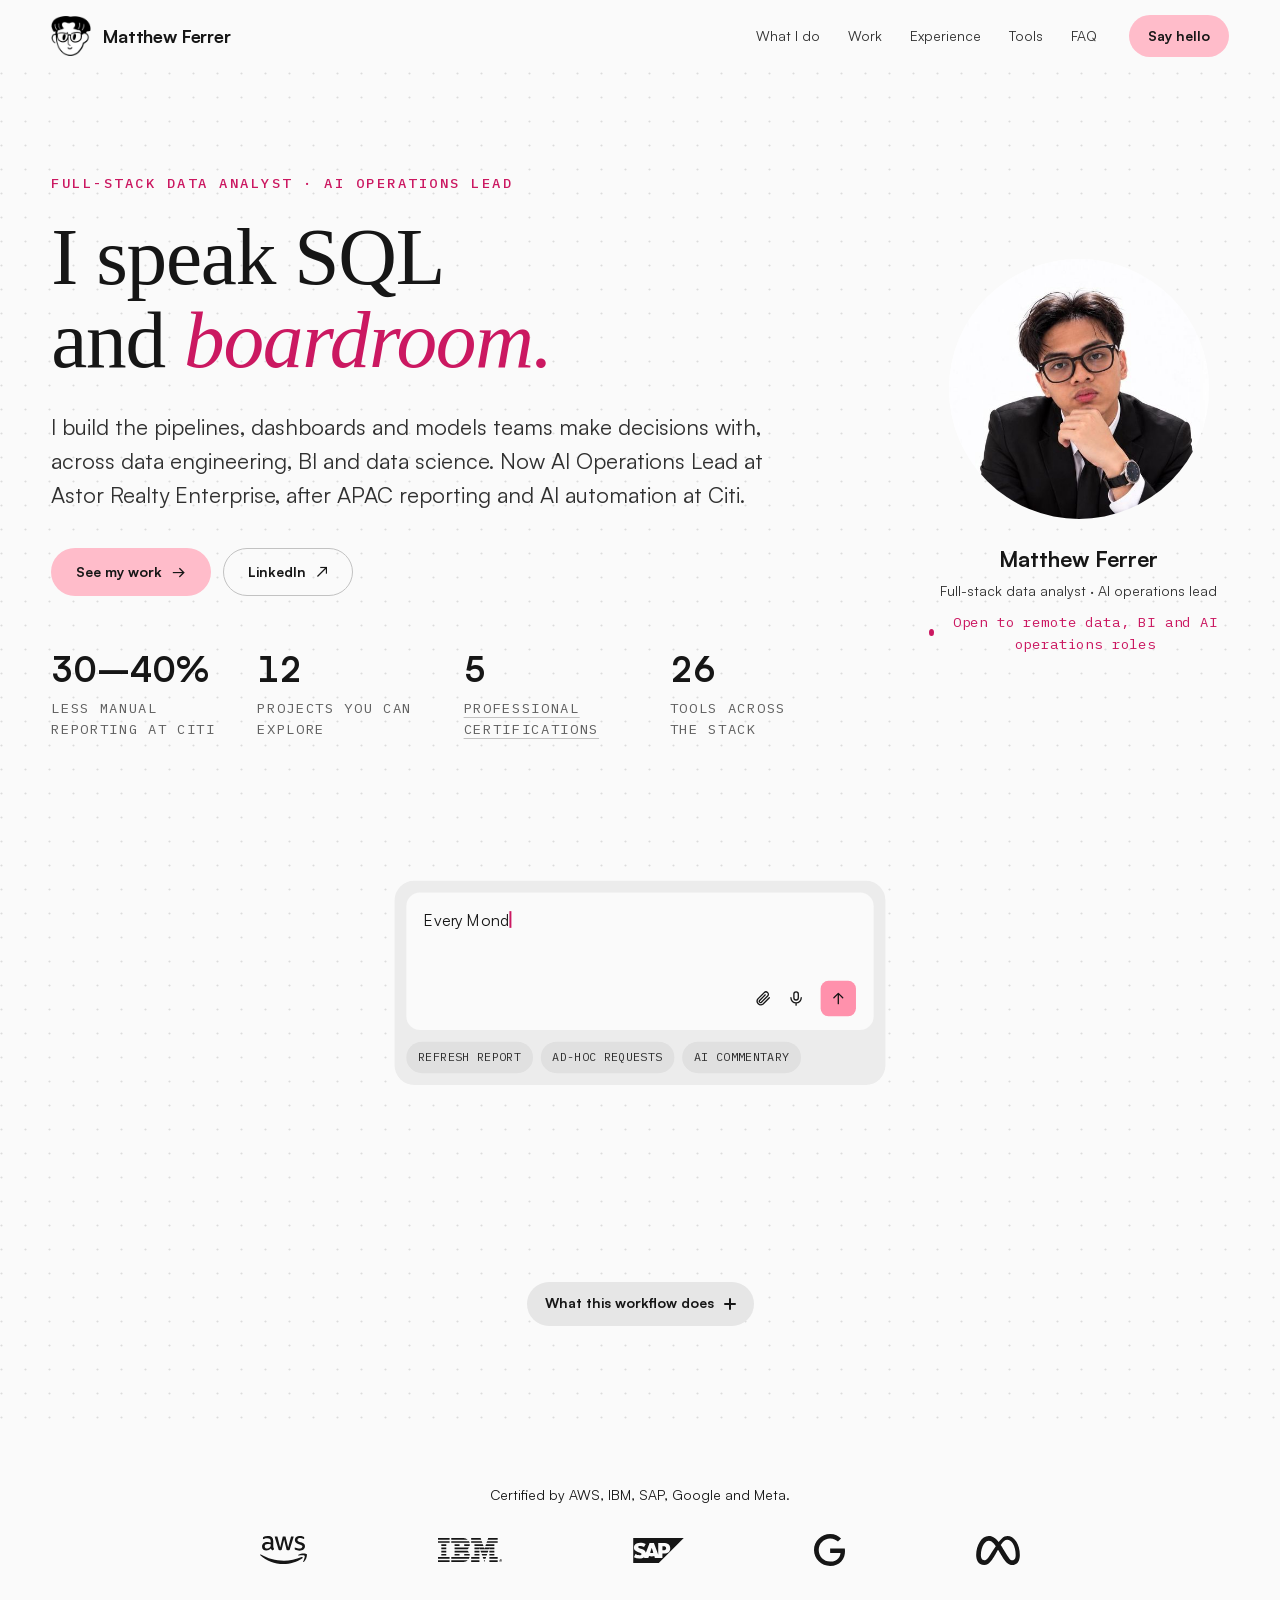
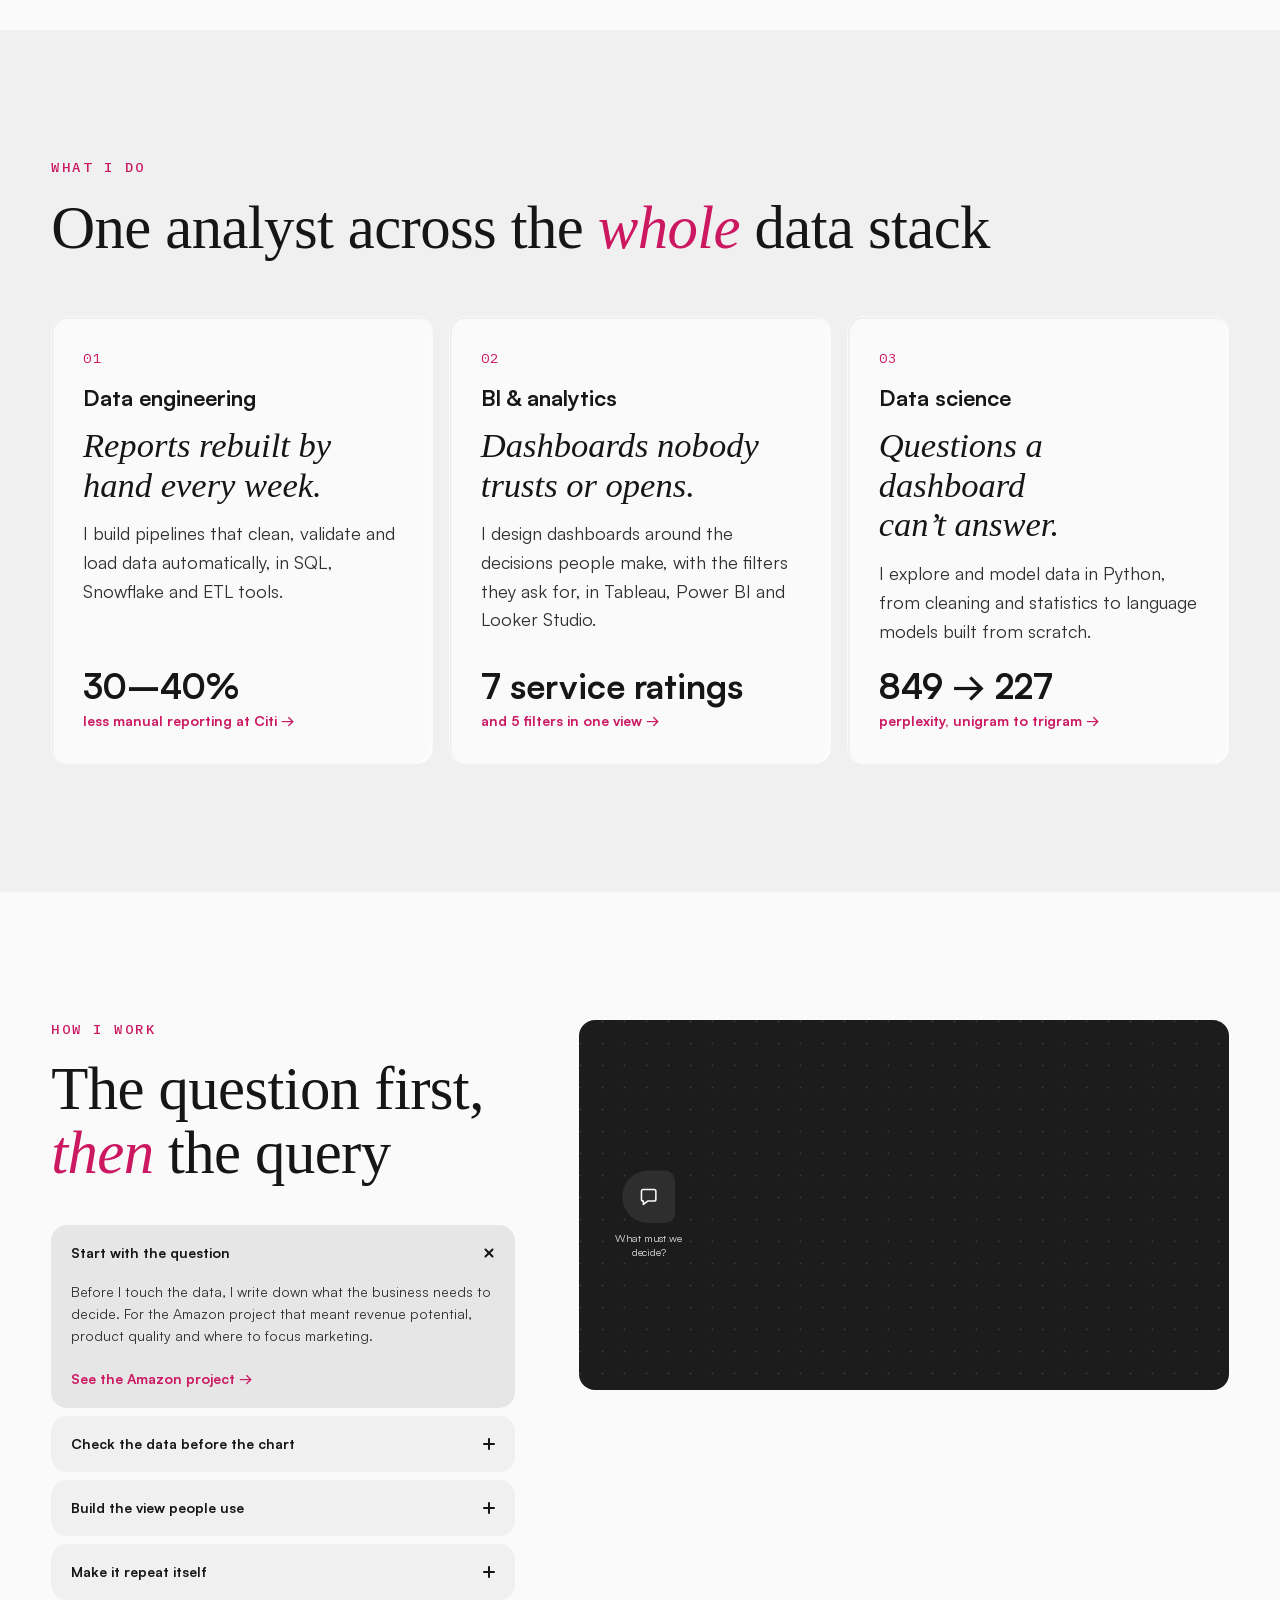
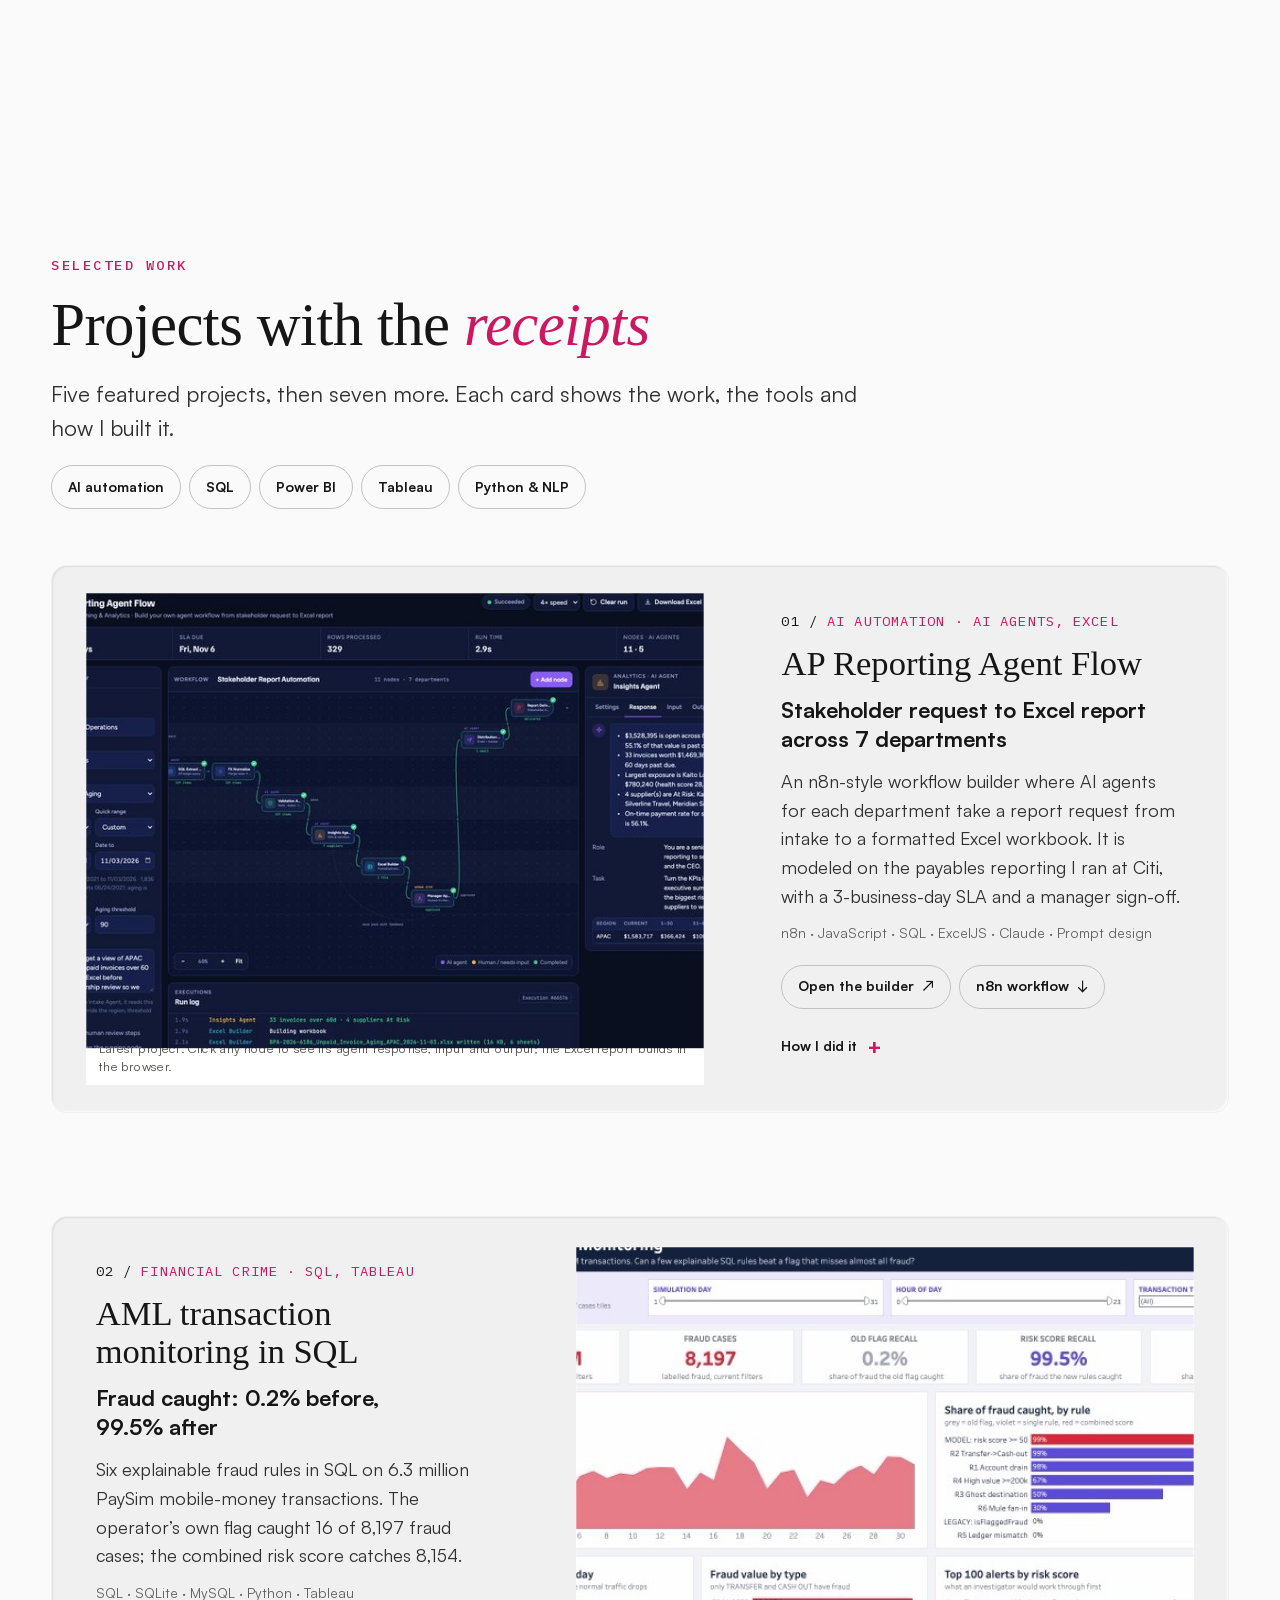
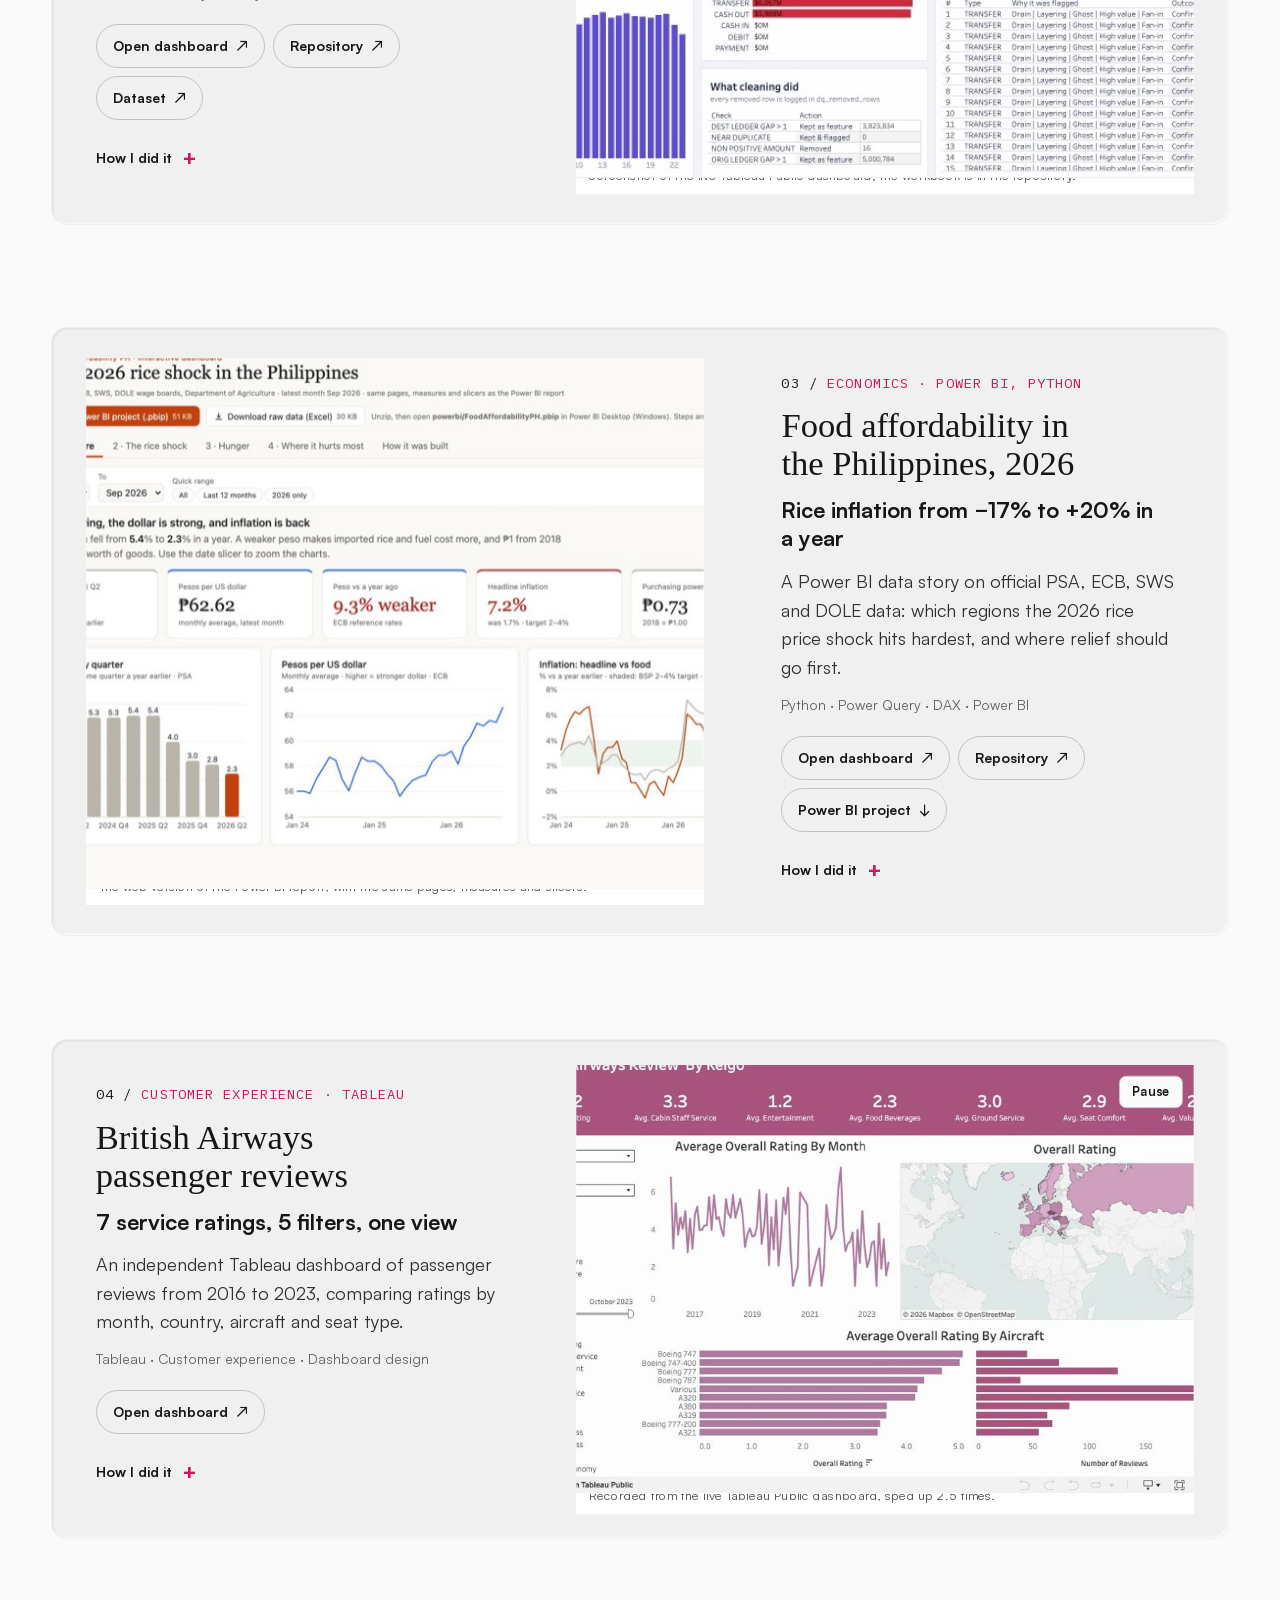
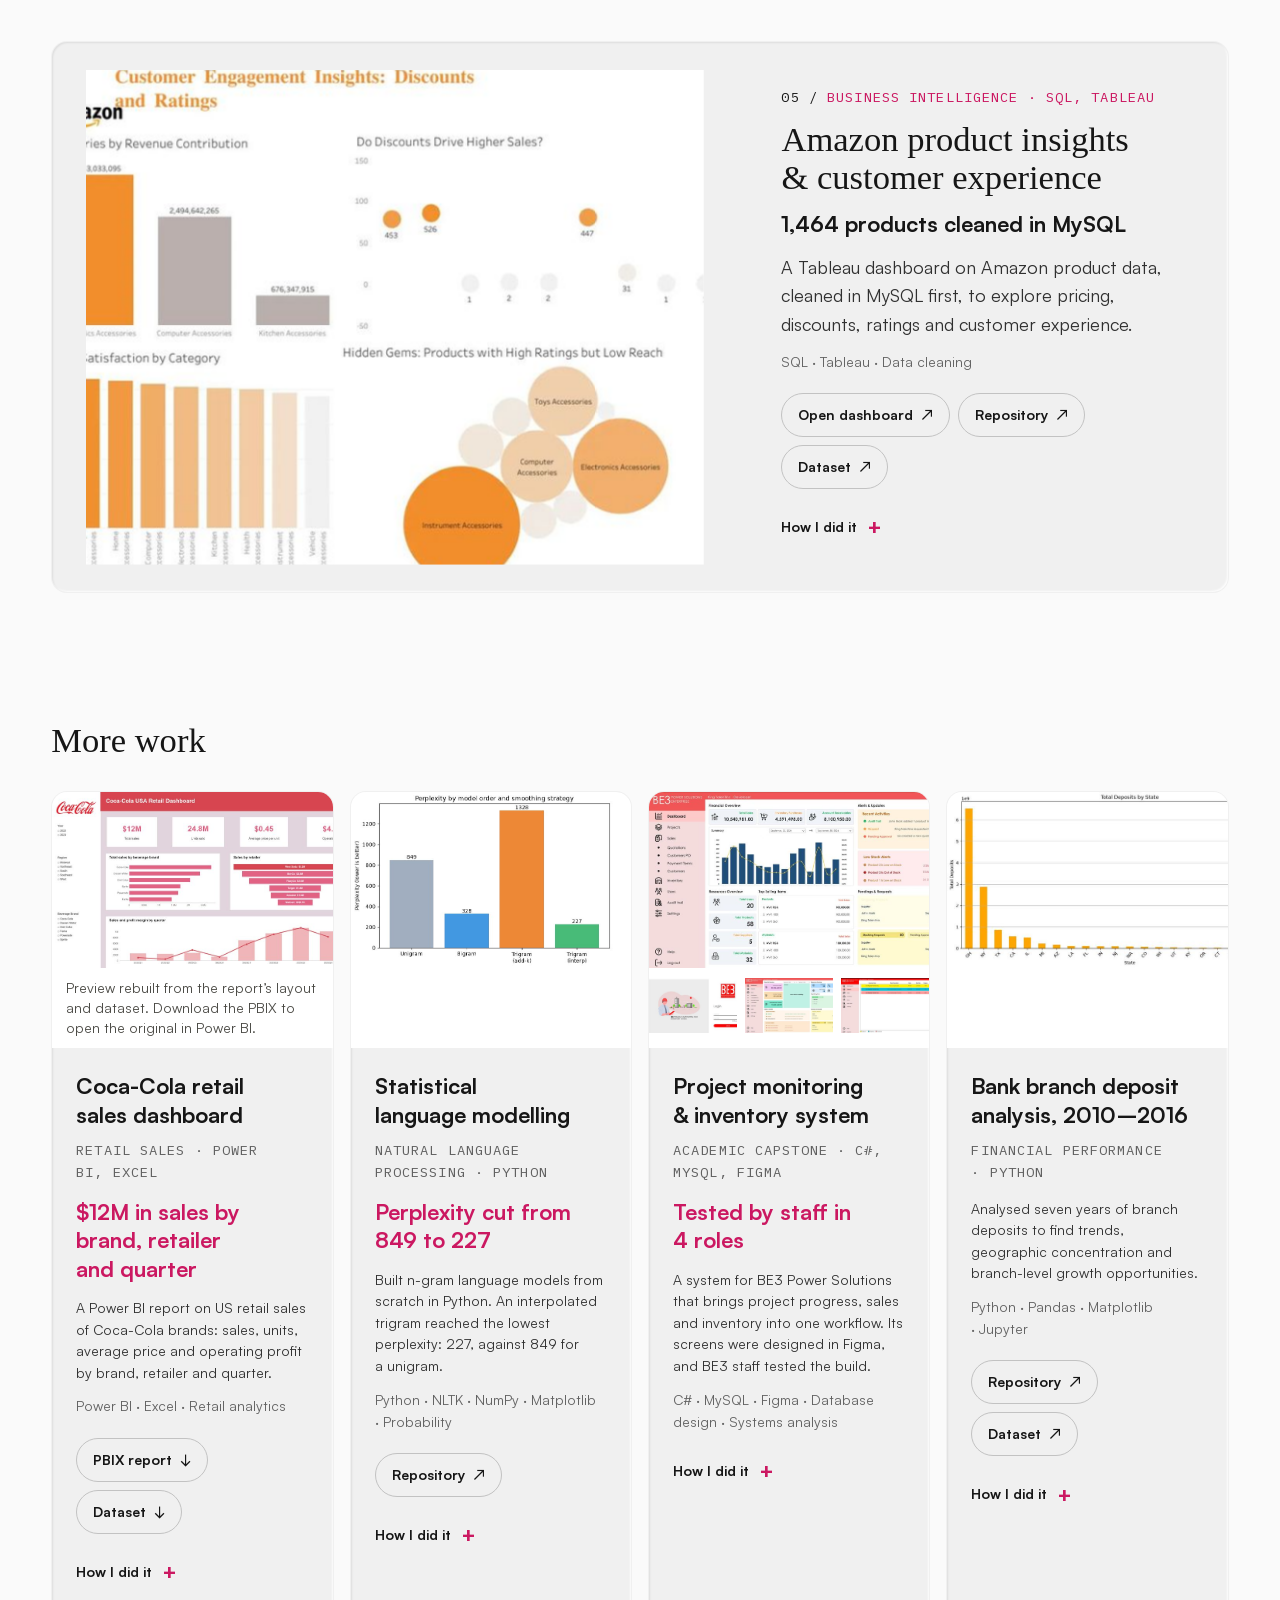
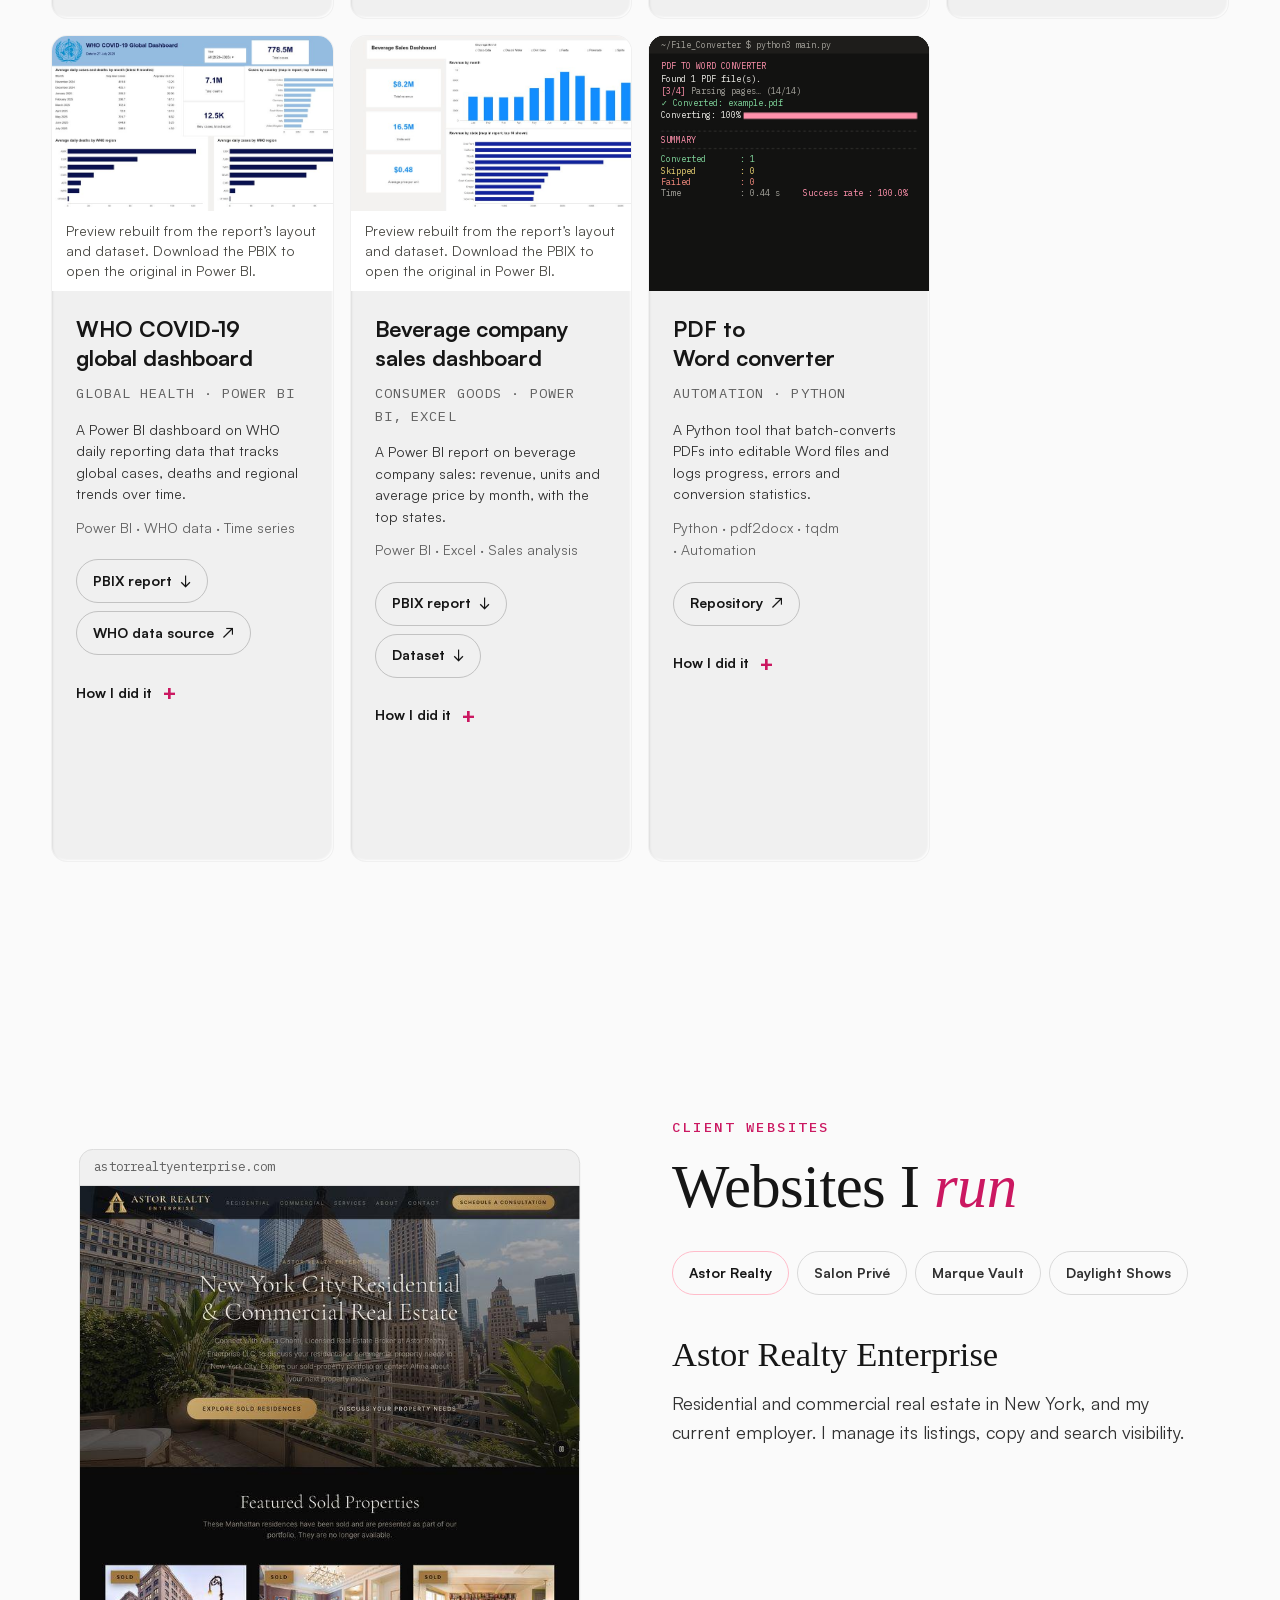
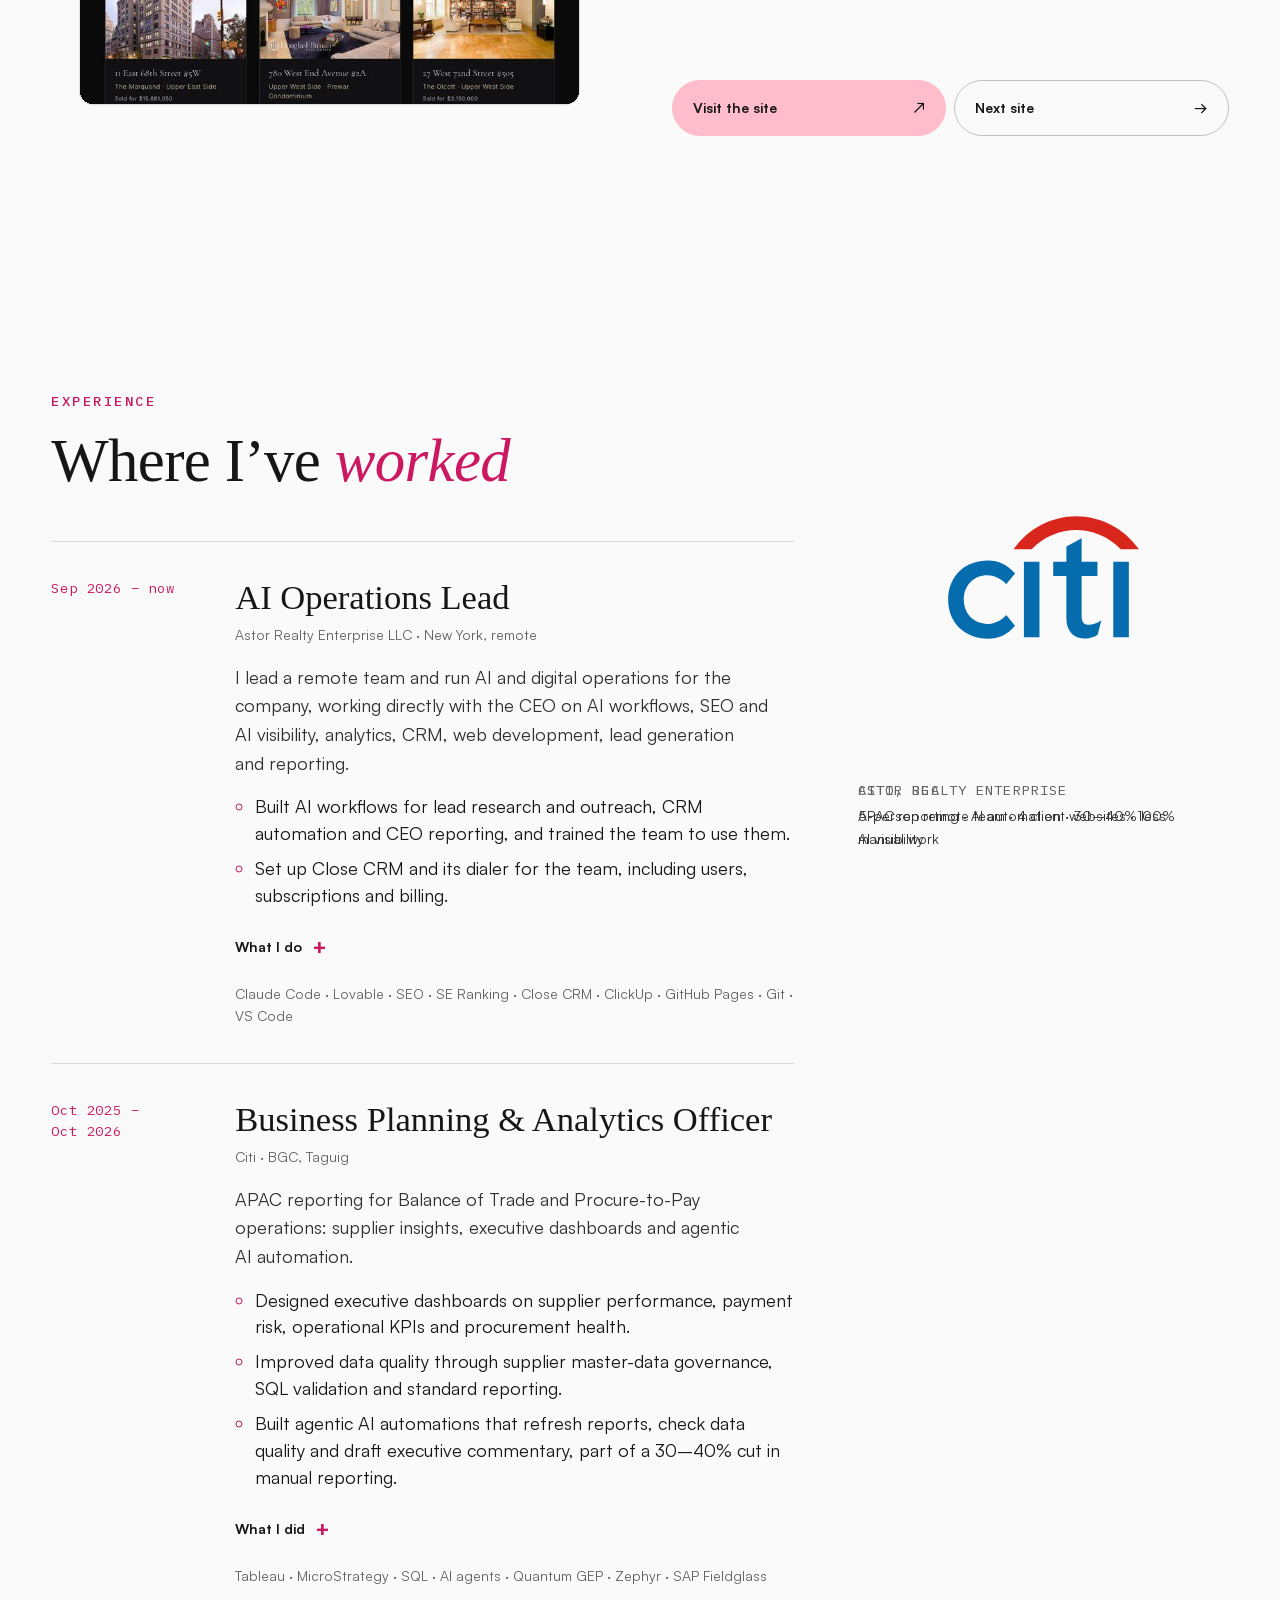
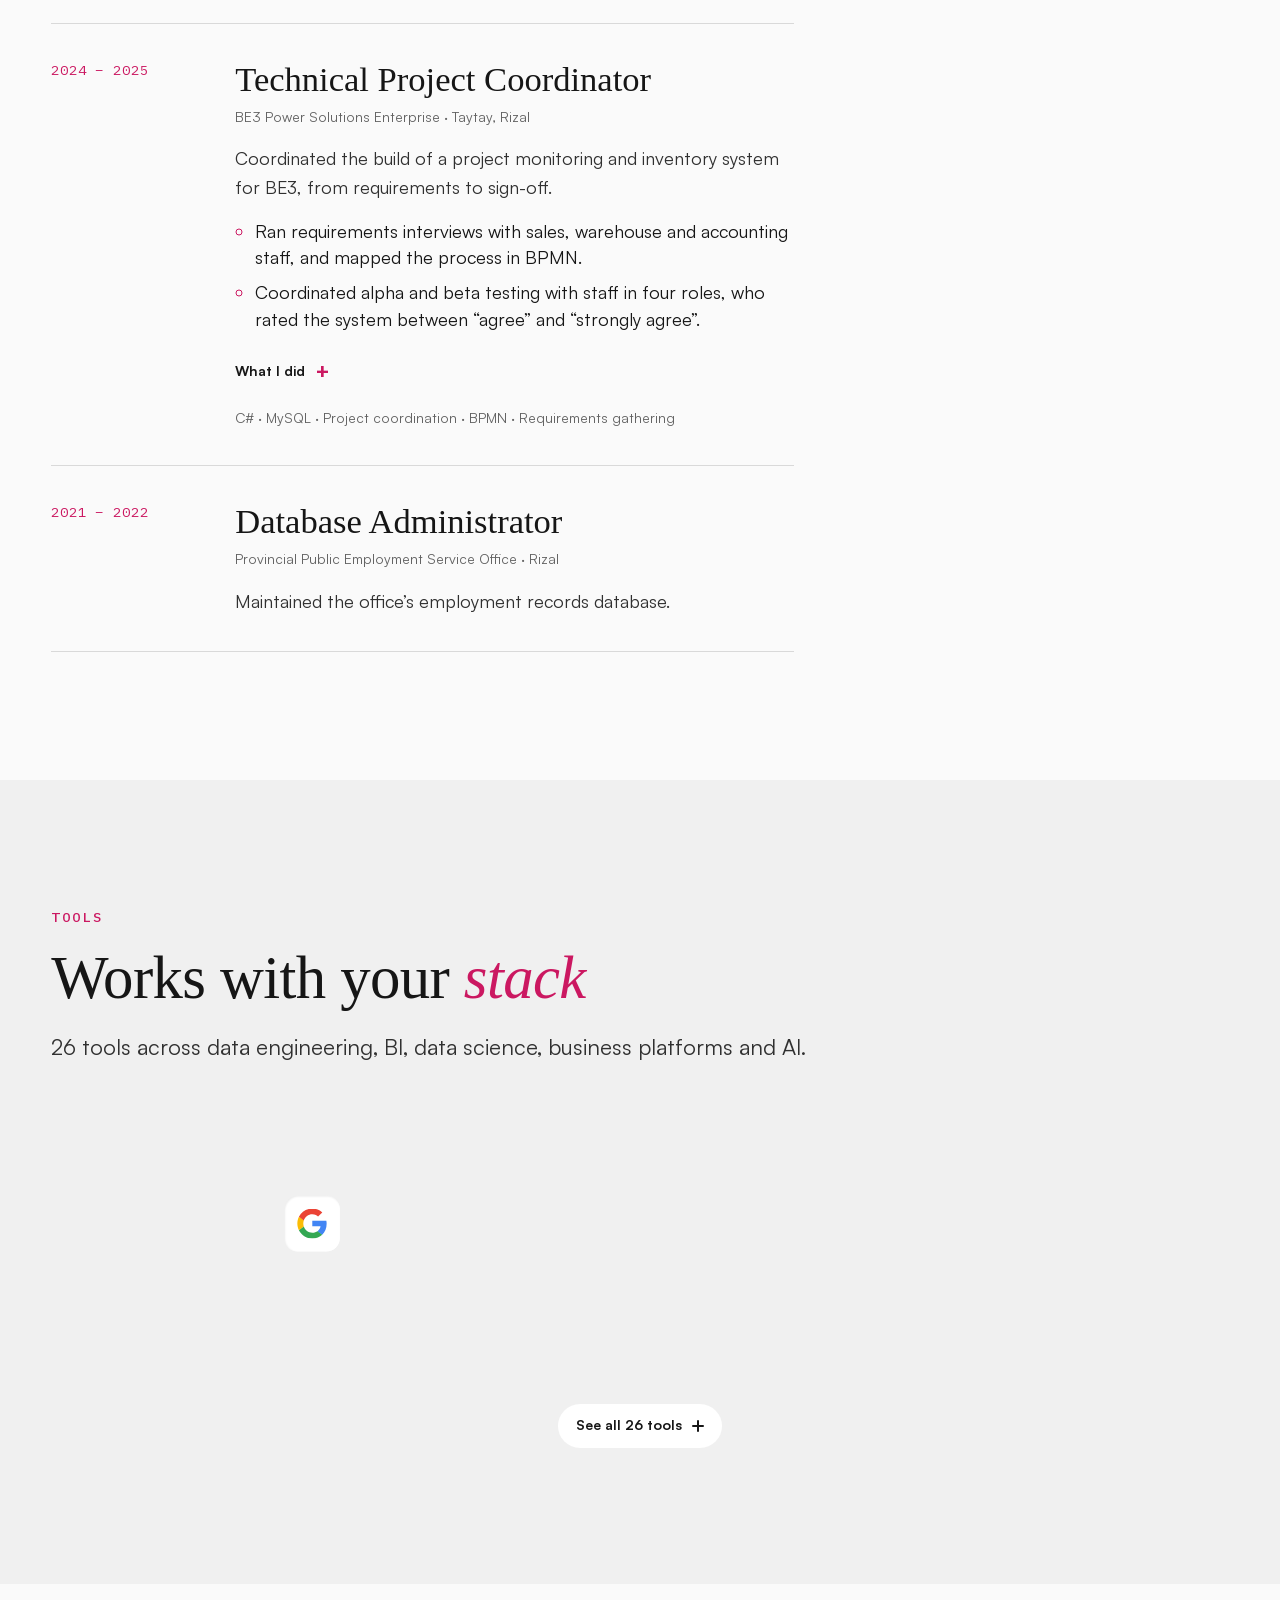
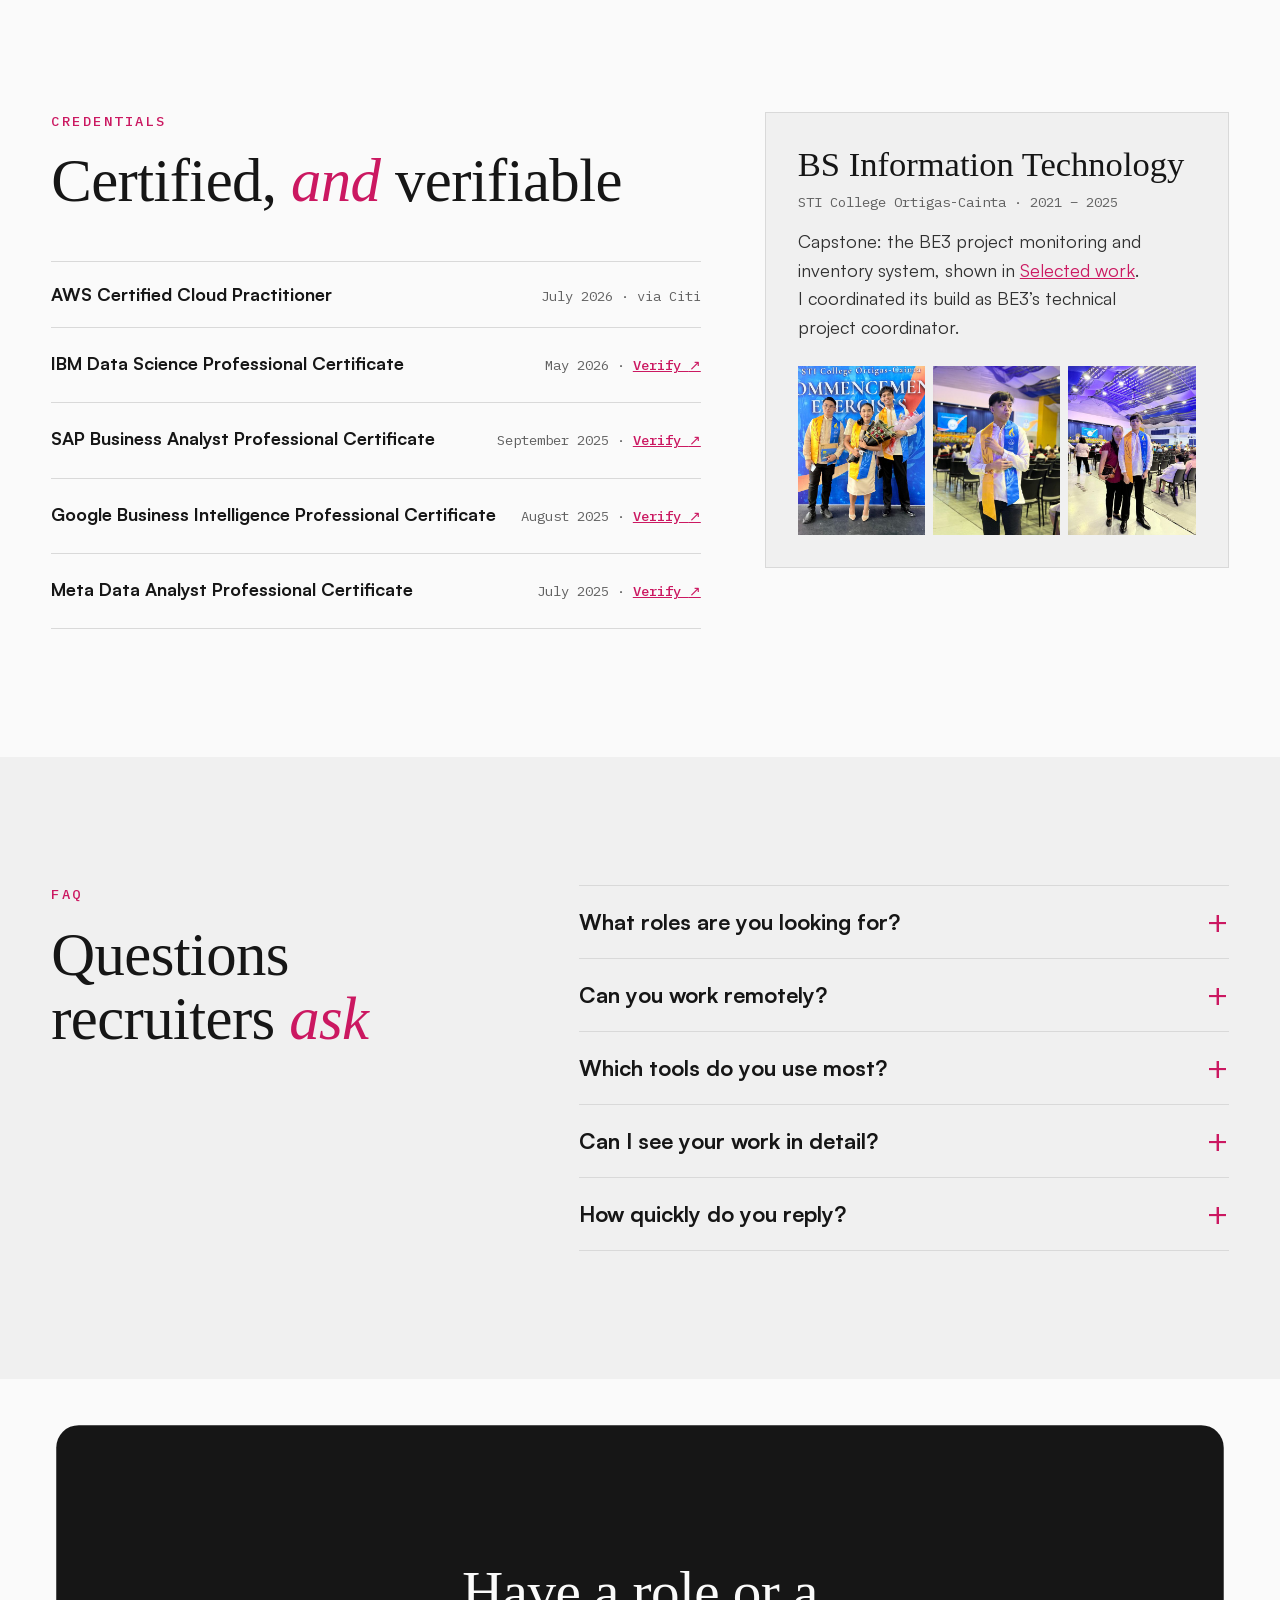
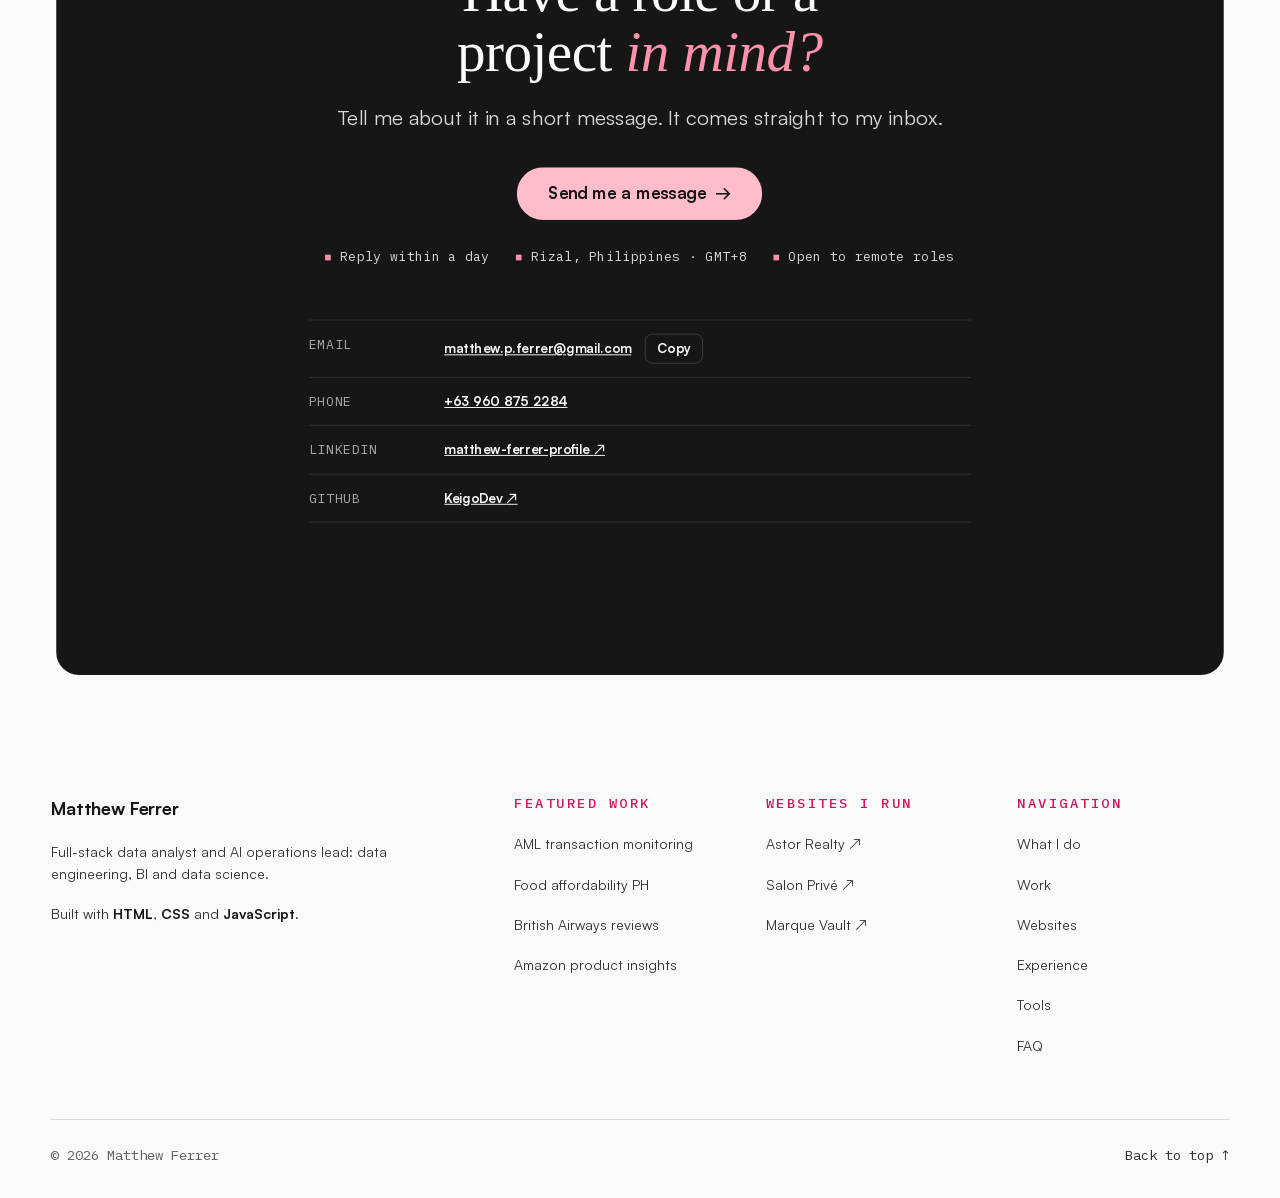
==== commit 47fe3445: "Replace the logo band with an n8n-style "Certified by" row - Remove the dark "Certified by / Worked " ====
--- a/index.html
+++ b/index.html
@@ -141,7 +141,7 @@
       <dl class="hero-stats">
         <div><dt>30–40%</dt><dd>Less manual reporting at Citi</dd></div>
         <div><dt>12</dt><dd>Projects you can explore</dd></div>
-        <div><dt>5</dt><dd>Professional certifications</dd></div>
+        <div class="stat-link"><dt>5</dt><dd><a href="#credentials">Professional certifications</a></dd></div>
         <div><dt>26</dt><dd>Tools across the stack</dd></div>
       </dl>
     </div>
@@ -171,23 +171,19 @@
   </div>
 </section>
 
-<!-- Proof at a glance -->
-<section class="trust" aria-labelledby="trustHeading">
+<!-- Certified by: one row of single-ink marks under one sentence, after n8n.io's "trusted by" row -->
+<section class="certified" aria-labelledby="certifiedLine">
   <div class="wrap">
-    <h2 class="label label-center" id="trustHeading">Certified by</h2>
-    <ul class="trust-logos">
-      <li><img src="assets/logos/aws-dark.svg" alt="AWS" width="48" height="29" loading="lazy"></li>
-      <li><img src="assets/logos/ibm-dark.svg" alt="IBM" width="60" height="24" loading="lazy"></li>
-      <li><img src="assets/logos/sap.svg" alt="SAP" width="58" height="29" loading="lazy"></li>
-      <li><img src="assets/logos/google-wordmark.svg" alt="Google" width="89" height="30" loading="lazy"></li>
-      <li><img src="assets/logos/meta-dark.svg" alt="Meta" width="90" height="18" loading="lazy"></li>
-    </ul>
-    <p class="label label-center trust-sub">Worked at</p>
-    <ul class="worked-logos">
-      <li><img src="assets/logos/astor.png" alt="Astor Realty Enterprise" width="186" height="37" loading="lazy"></li>
-      <li><img src="assets/logos/citi.svg" alt="Citi" width="58" height="38" loading="lazy"></li>
-      <li><img src="assets/logos/be3.png" alt="BE3 Power Solutions Enterprise" width="44" height="44" loading="lazy"></li>
-    </ul>
+    <a class="certified-row" href="#credentials">
+      <h2 class="certified-line" id="certifiedLine">Certified by AWS, IBM, SAP, Google and Meta.</h2>
+      <ul class="certified-logos" aria-hidden="true">
+          <li><img src="assets/logos/aws-mono.svg" alt="" width="47" height="28" loading="lazy"></li>
+          <li><img src="assets/logos/ibm-mono.svg" alt="" width="64" height="24" loading="lazy"></li>
+          <li><img src="assets/logos/sap-mono.svg" alt="" width="51" height="25" loading="lazy"></li>
+          <li><img src="assets/logos/google-mono.svg" alt="" width="31" height="32" loading="lazy"></li>
+          <li><img src="assets/logos/meta-mono.svg" alt="" width="44" height="29" loading="lazy"></li>
+      </ul>
+    </a>
   </div>
 </section>
 
--- a/css/style.css
+++ b/css/style.css
@@ -785,6 +785,29 @@
   text-transform: uppercase;
 }
 
+/* The certifications figure links to the credentials; the whole figure takes the tap. */
+.stat-link {
+  position: relative;
+}
+
+.stat-link a {
+  color: inherit;
+  text-decoration: underline;
+  text-decoration-color: var(--line-strong);
+  text-underline-offset: 4px;
+}
+
+.stat-link a::after {
+  position: absolute;
+  inset: 0;
+  content: "";
+}
+
+.stat-link:hover a {
+  color: var(--accent-text);
+  text-decoration-color: currentColor;
+}
+
 .hero-portrait {
   text-align: center;
 }
@@ -835,81 +858,57 @@
   background: var(--accent-text);
 }
 
-/* Trust band */
-
-.trust {
-  padding: 48px 0;
-}
-
-.trust-logos {
+/* Certified by: after n8n.io's "trusted by" row, one plain sentence over the issuers' marks, all in
+   one ink at one size, spread evenly. The whole row links to the credentials. */
+
+.certified {
+  padding: 56px 0 64px;
+}
+
+.certified-row {
+  display: grid;
+  justify-items: center;
+  gap: 28px;
+  color: var(--ink);
+  text-decoration: none;
+}
+
+.certified-line {
+  font-size: var(--step-small);
+  text-align: center;
+  font-weight: 500;
+  transition: color .15s var(--ease);
+}
+
+.certified-row:hover .certified-line {
+  color: var(--accent-text);
+}
+
+.certified-logos {
   display: flex;
   flex-wrap: wrap;
   align-items: center;
-  justify-content: center;
-  gap: 24px 56px;
-  margin-top: 24px;
+  justify-content: space-between;
+  gap: 24px;
+  width: min(100%, 760px);
   list-style: none;
 }
 
-.trust-logos li {
-  display: grid;
-  place-items: center;
-}
-
-/* Brand colours, no frames: the same treatment as the employer logos below */
-.trust-logos img {
-  width: auto;
-  height: 30px;
-}
-
-.trust-logos img[src$="meta-dark.svg"] {
-  height: 24px;
-}
-
-/* The g's tail makes the file taller below the line, so centring lifts the word. Drop it back onto the shared baseline. */
-.trust-logos img[src$="google-wordmark.svg"] {
-  position: relative;
-  top: 4px;
-}
-
-.trust-sub {
-  margin-top: 36px;
-}
-
-/* Former employers, each in its own logo and lettering */
-.worked-logos {
+/* Each file is cropped to its mark; the width and height in the HTML give every mark about the same
+   visual weight, so the stylesheet leaves them alone. */
+.certified-logos li {
   display: flex;
-  flex-wrap: wrap;
-  align-items: center;
-  justify-content: center;
-  gap: 20px 56px;
-  margin-top: 20px;
-  list-style: none;
-}
-
-.worked-logos img {
-  width: auto;
-  height: 40px;
-}
-
-.worked-logos img[src$="citi.svg"] {
-  height: 36px;
-}
-
-.worked-logos img[src$="be3.png"] {
-  height: 44px;
-}
-
-.trust-worked {
-  margin-top: 24px;
-  color: var(--dim);
-  font-size: var(--step-small);
-  text-align: center;
-}
-
-.trust-worked span {
-  color: var(--ink);
-  font-weight: 700;
+}
+
+@media (max-width: 520px) {
+  .certified-logos {
+    justify-content: center;
+    gap: 20px 32px;
+  }
+
+  .certified-logos img {
+    zoom: .85;
+  }
 }
 
 /* Sections */
@@ -2856,9 +2855,7 @@
   background: #f0f0f0;
 }
 
-/* n8n's dark panel: the logo band and the closing contact sit on rounded charcoal.
-   The logos there were drawn white for a dark page (Citi, AWS, Meta, Astor's gold). */
-.trust,
+/* n8n's dark panel: the closing contact sits on rounded charcoal. */
 .contact {
   --bg: #161616;
   --surface: #212121;
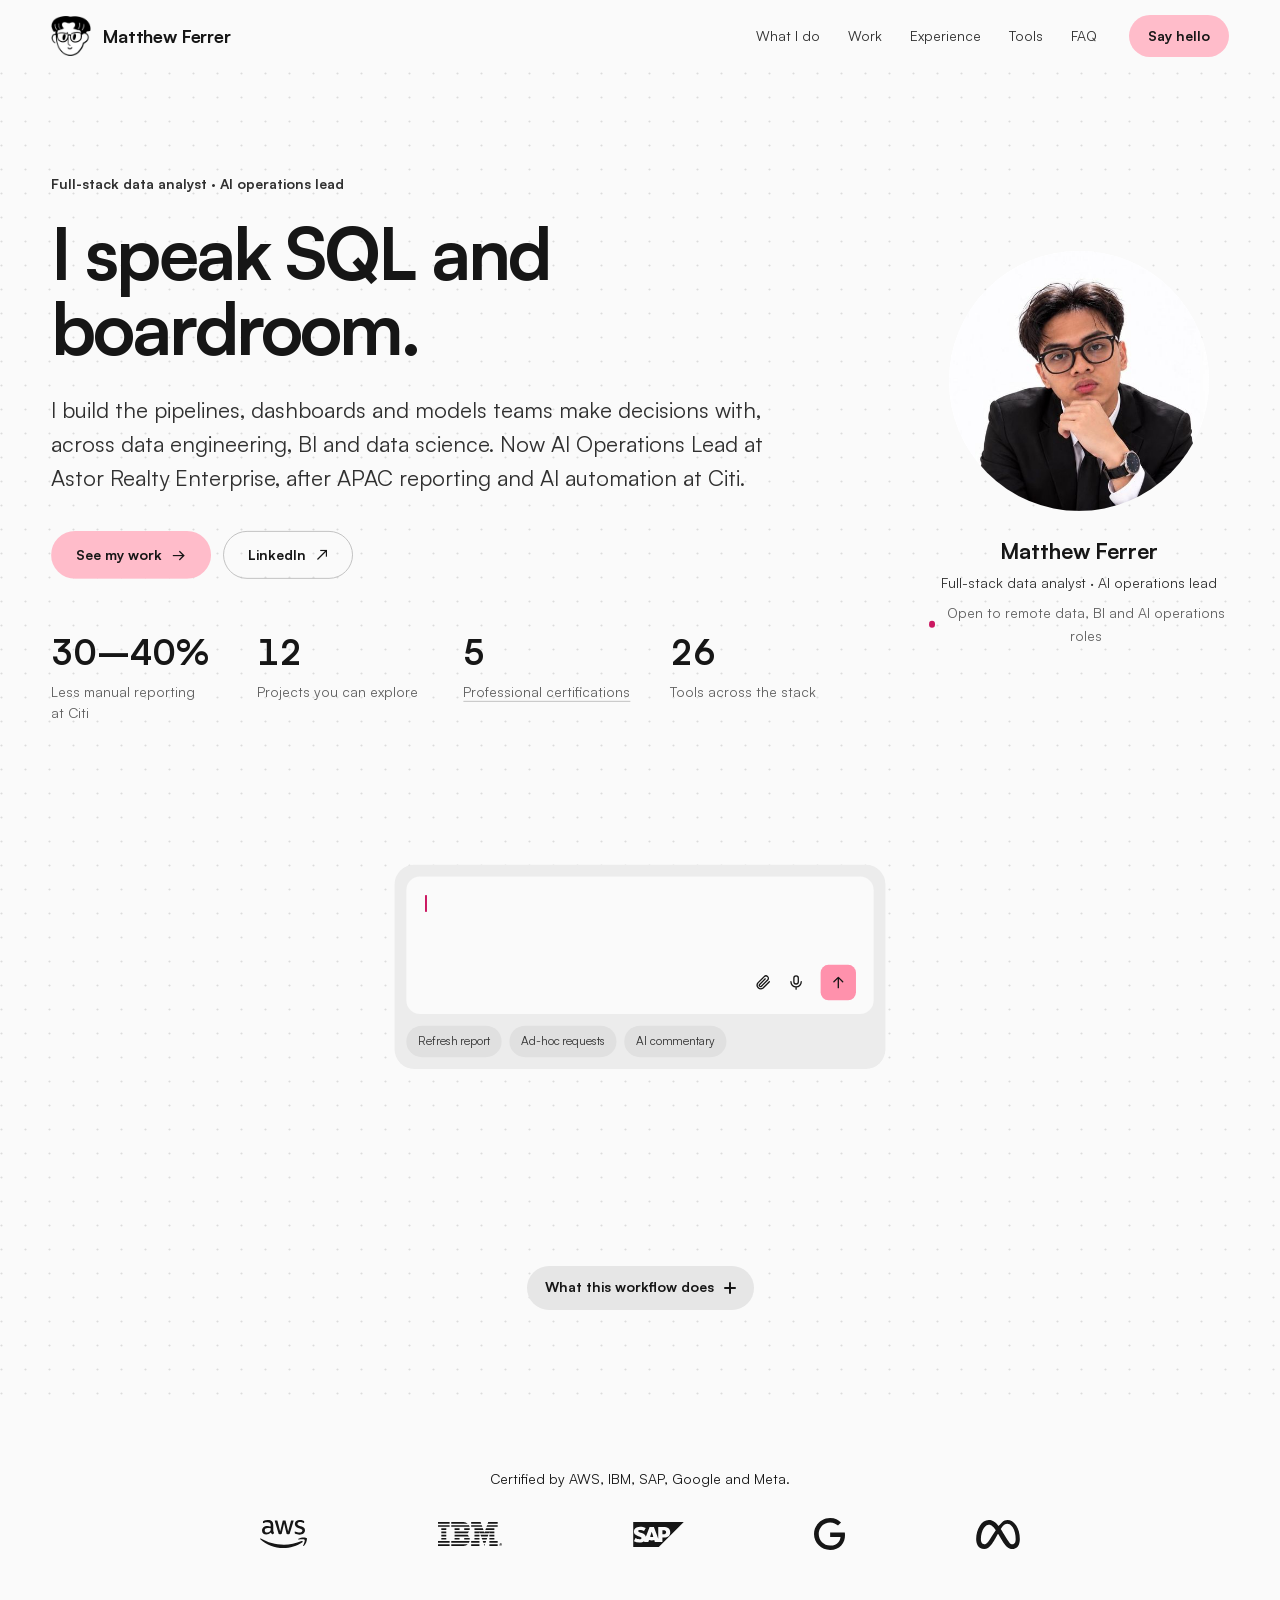
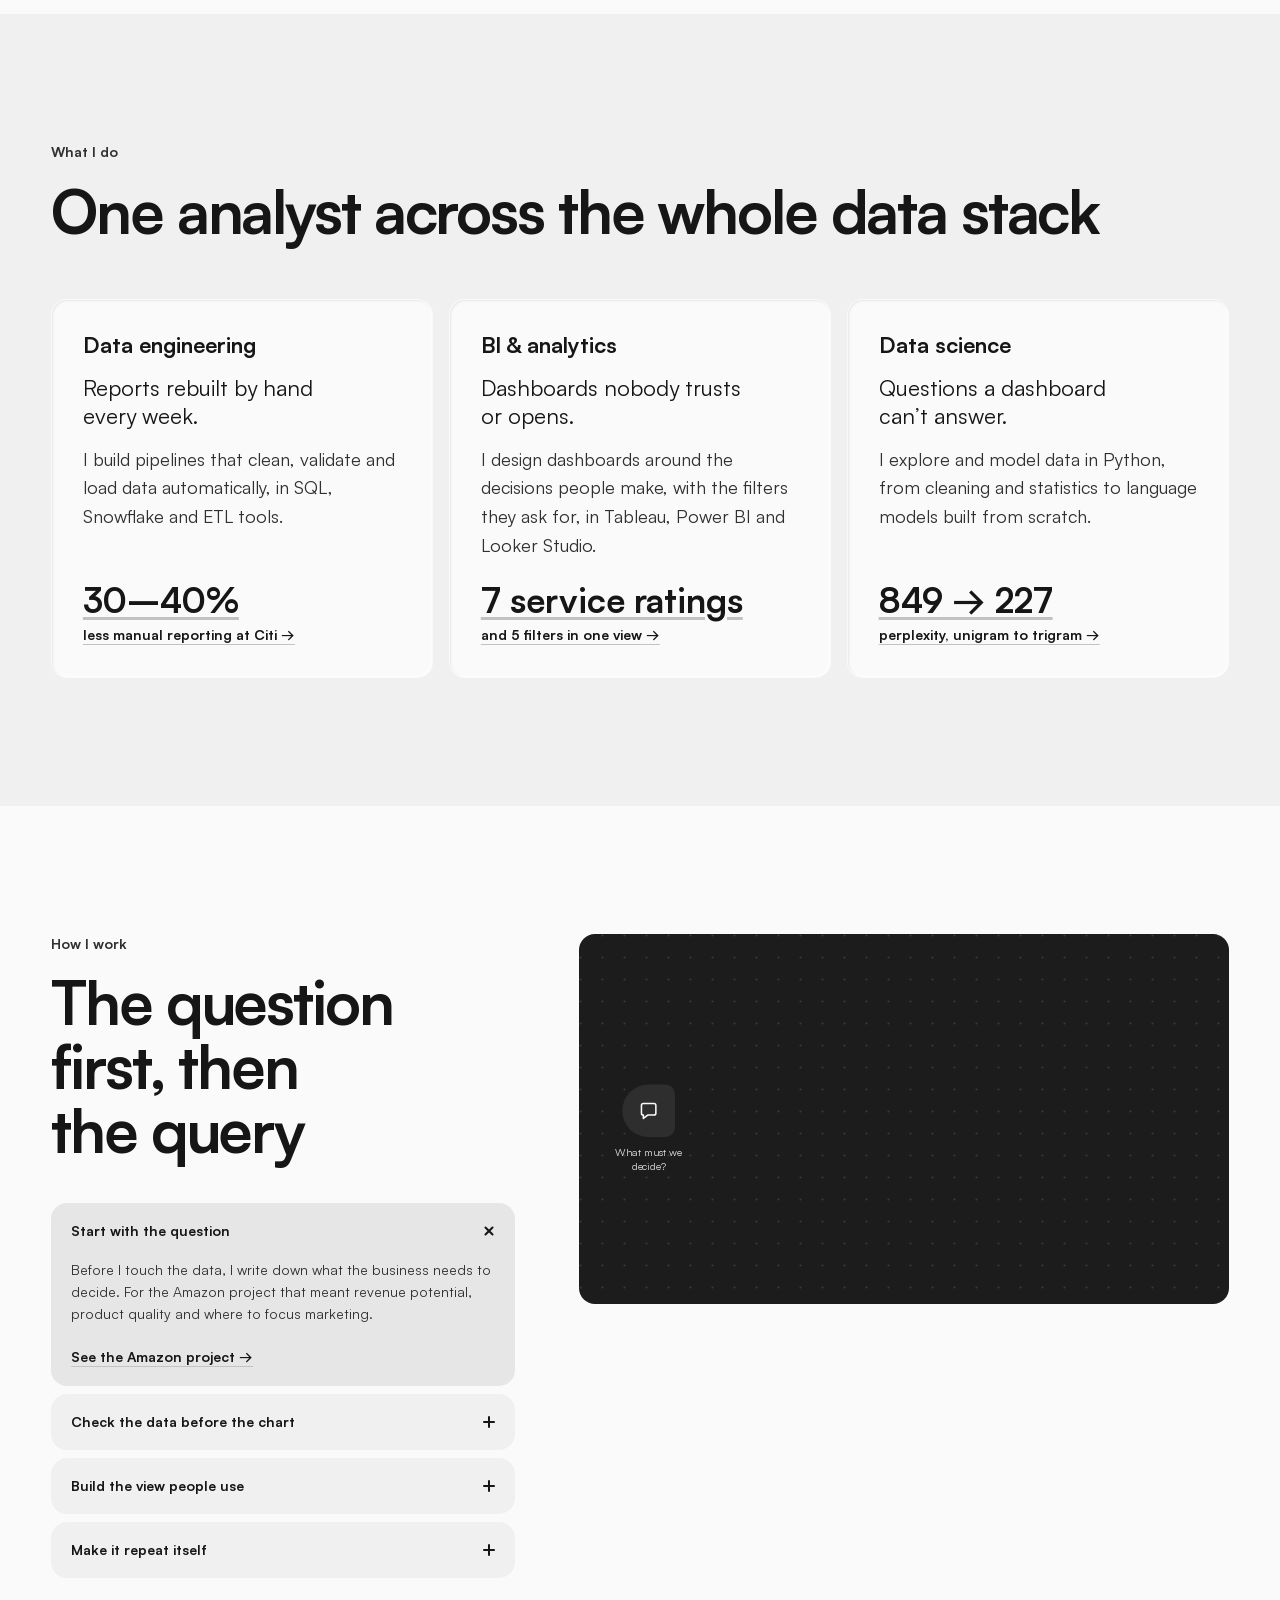
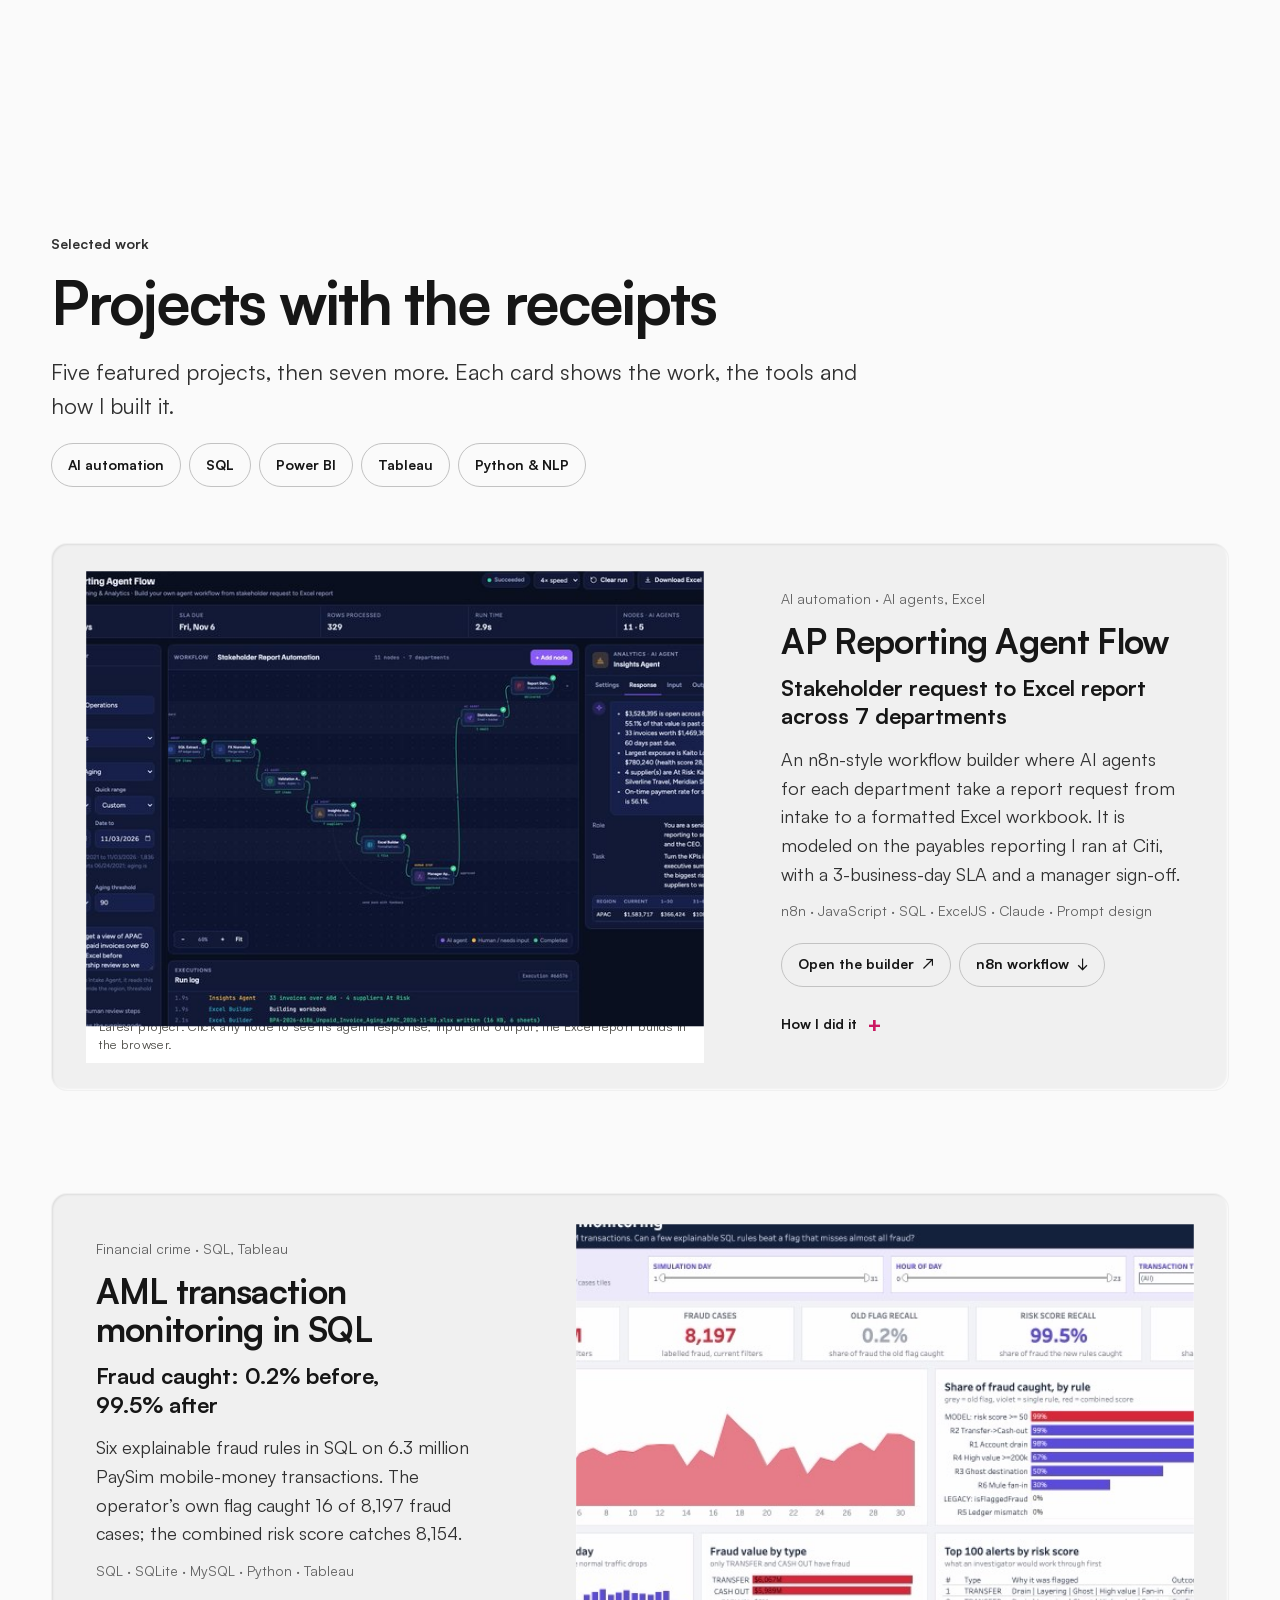
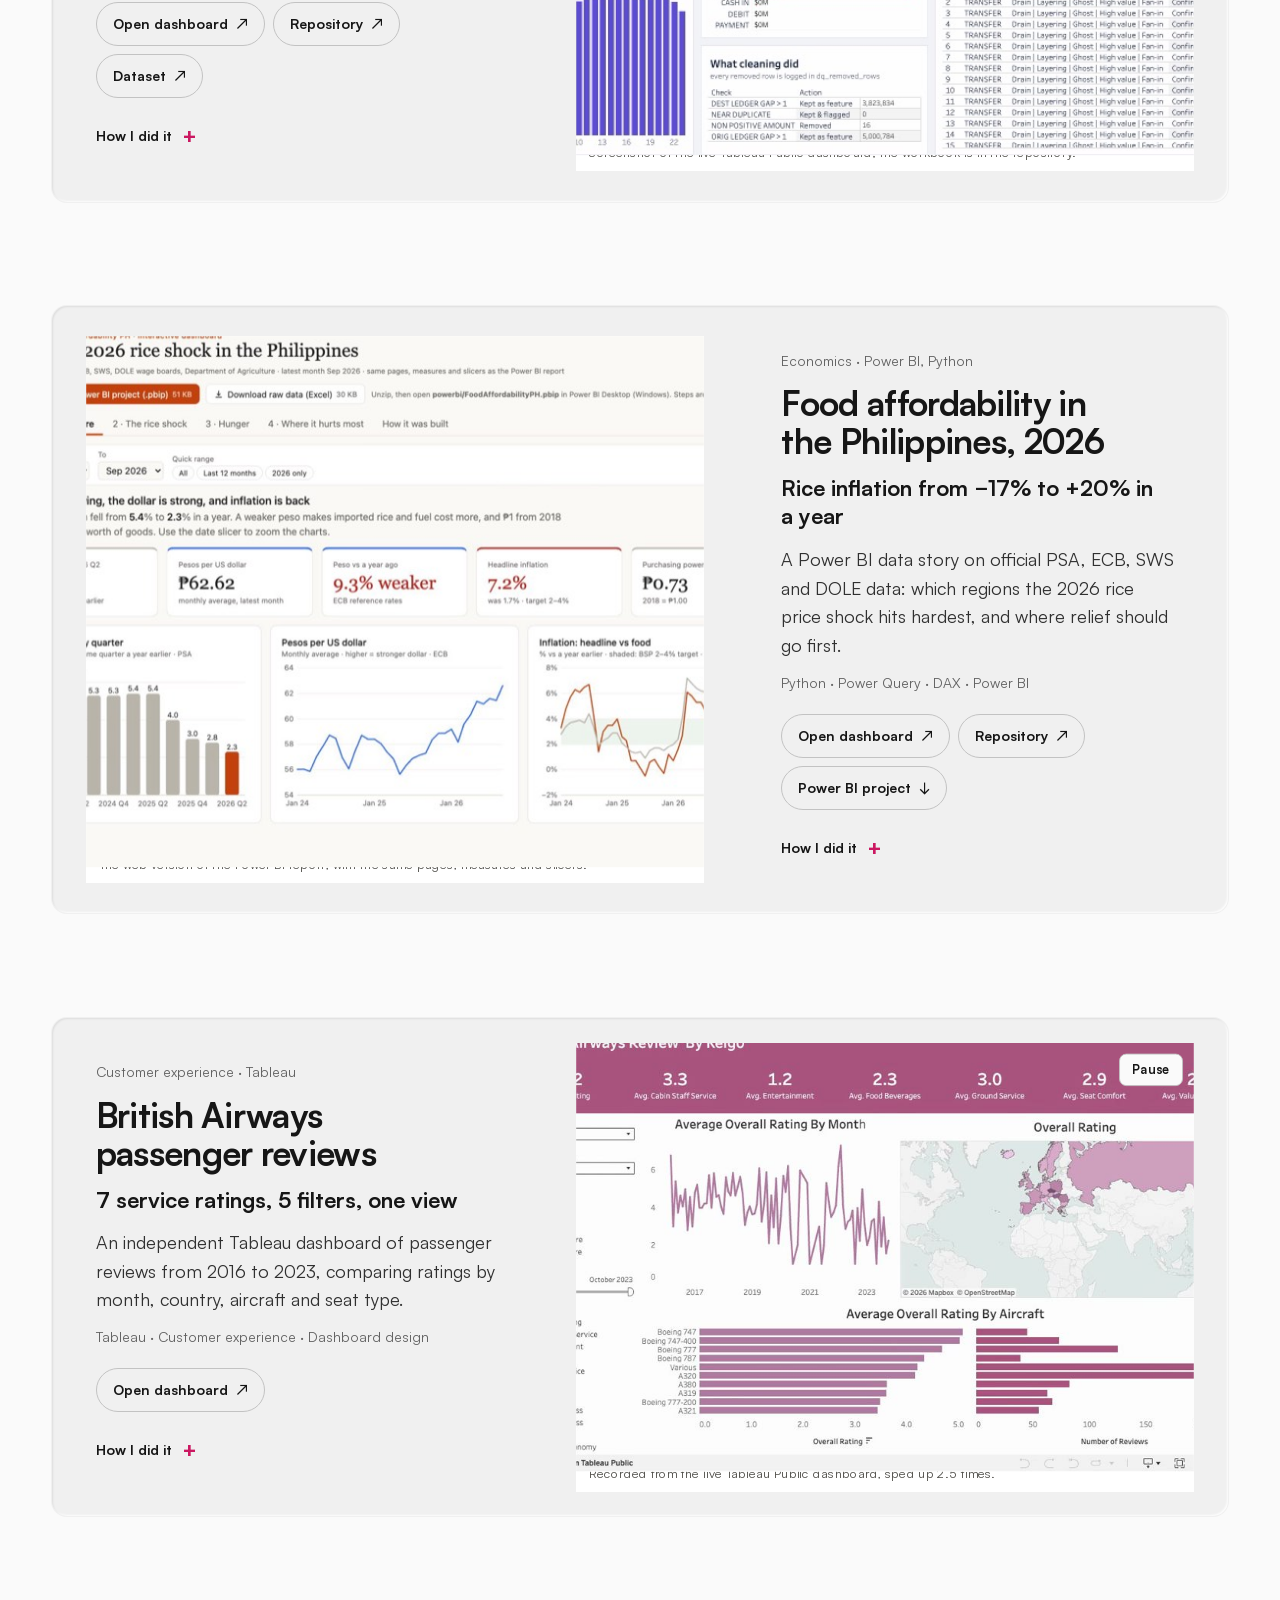
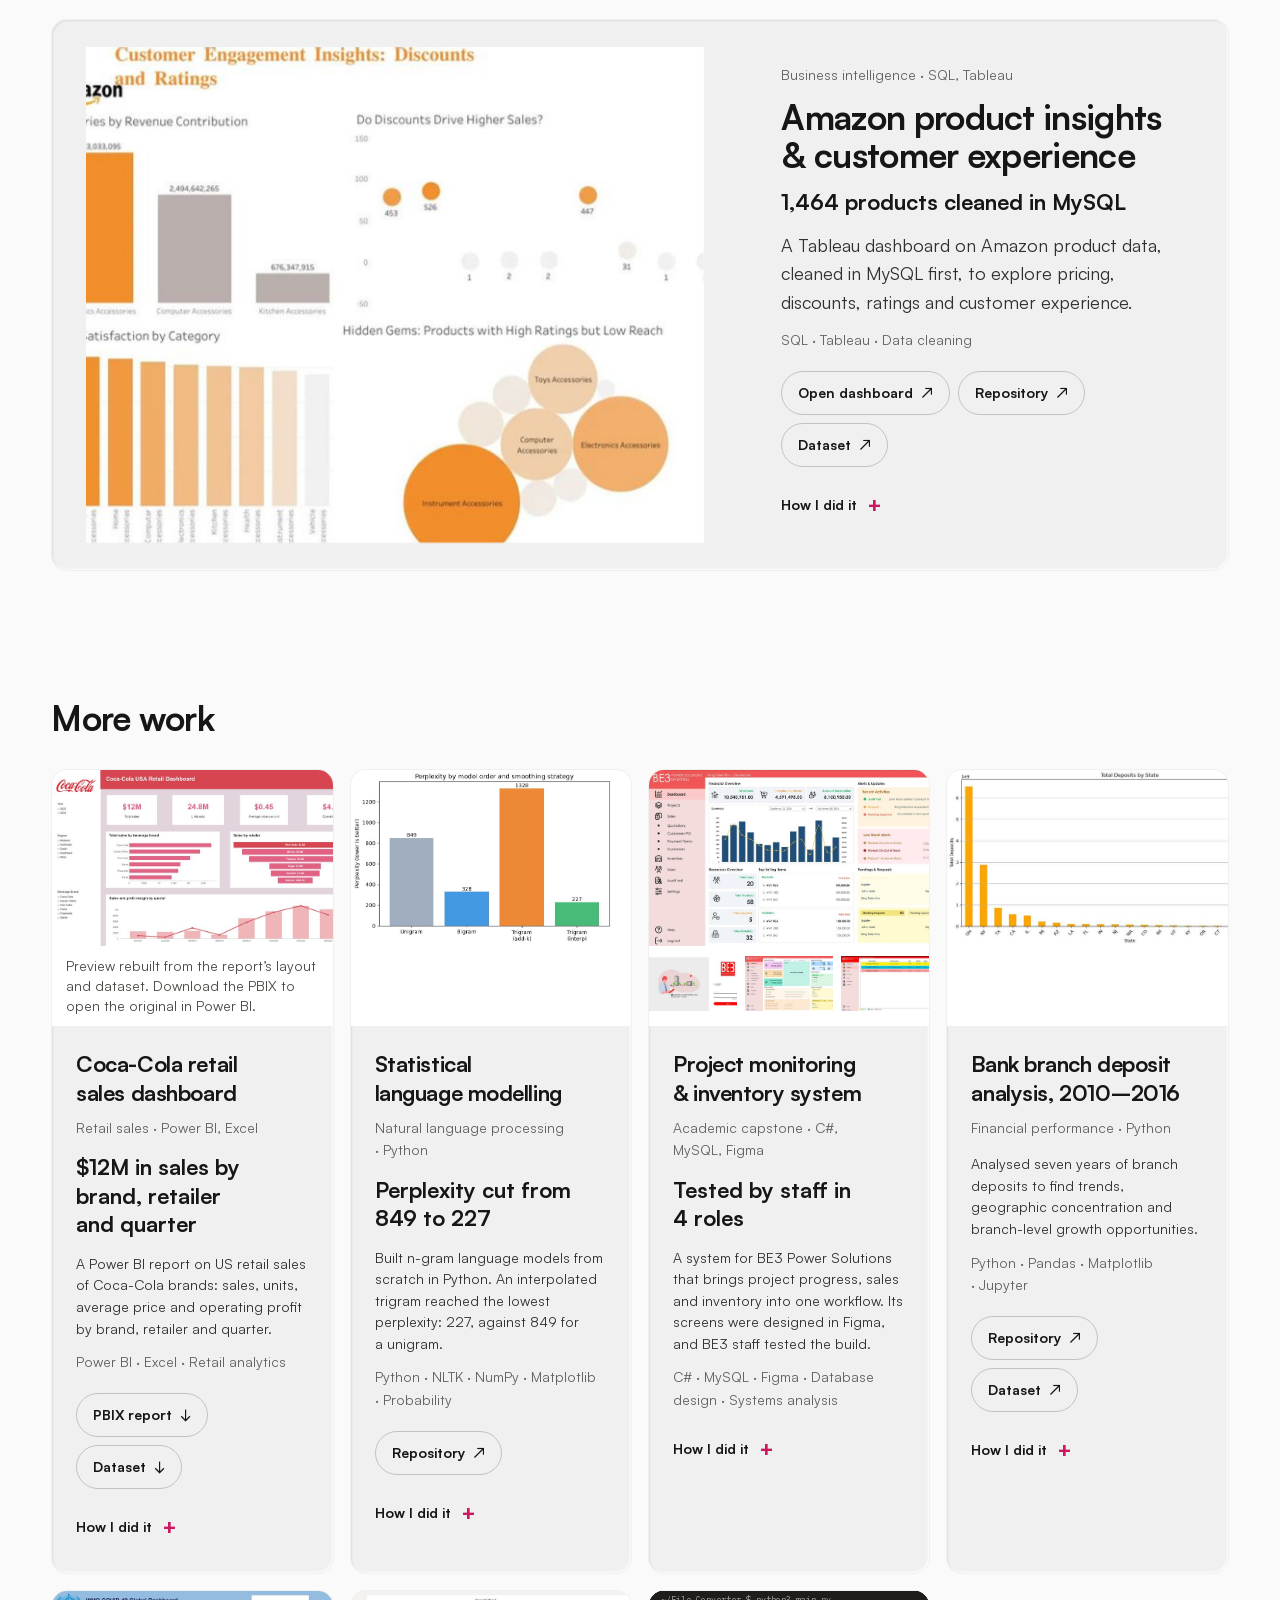
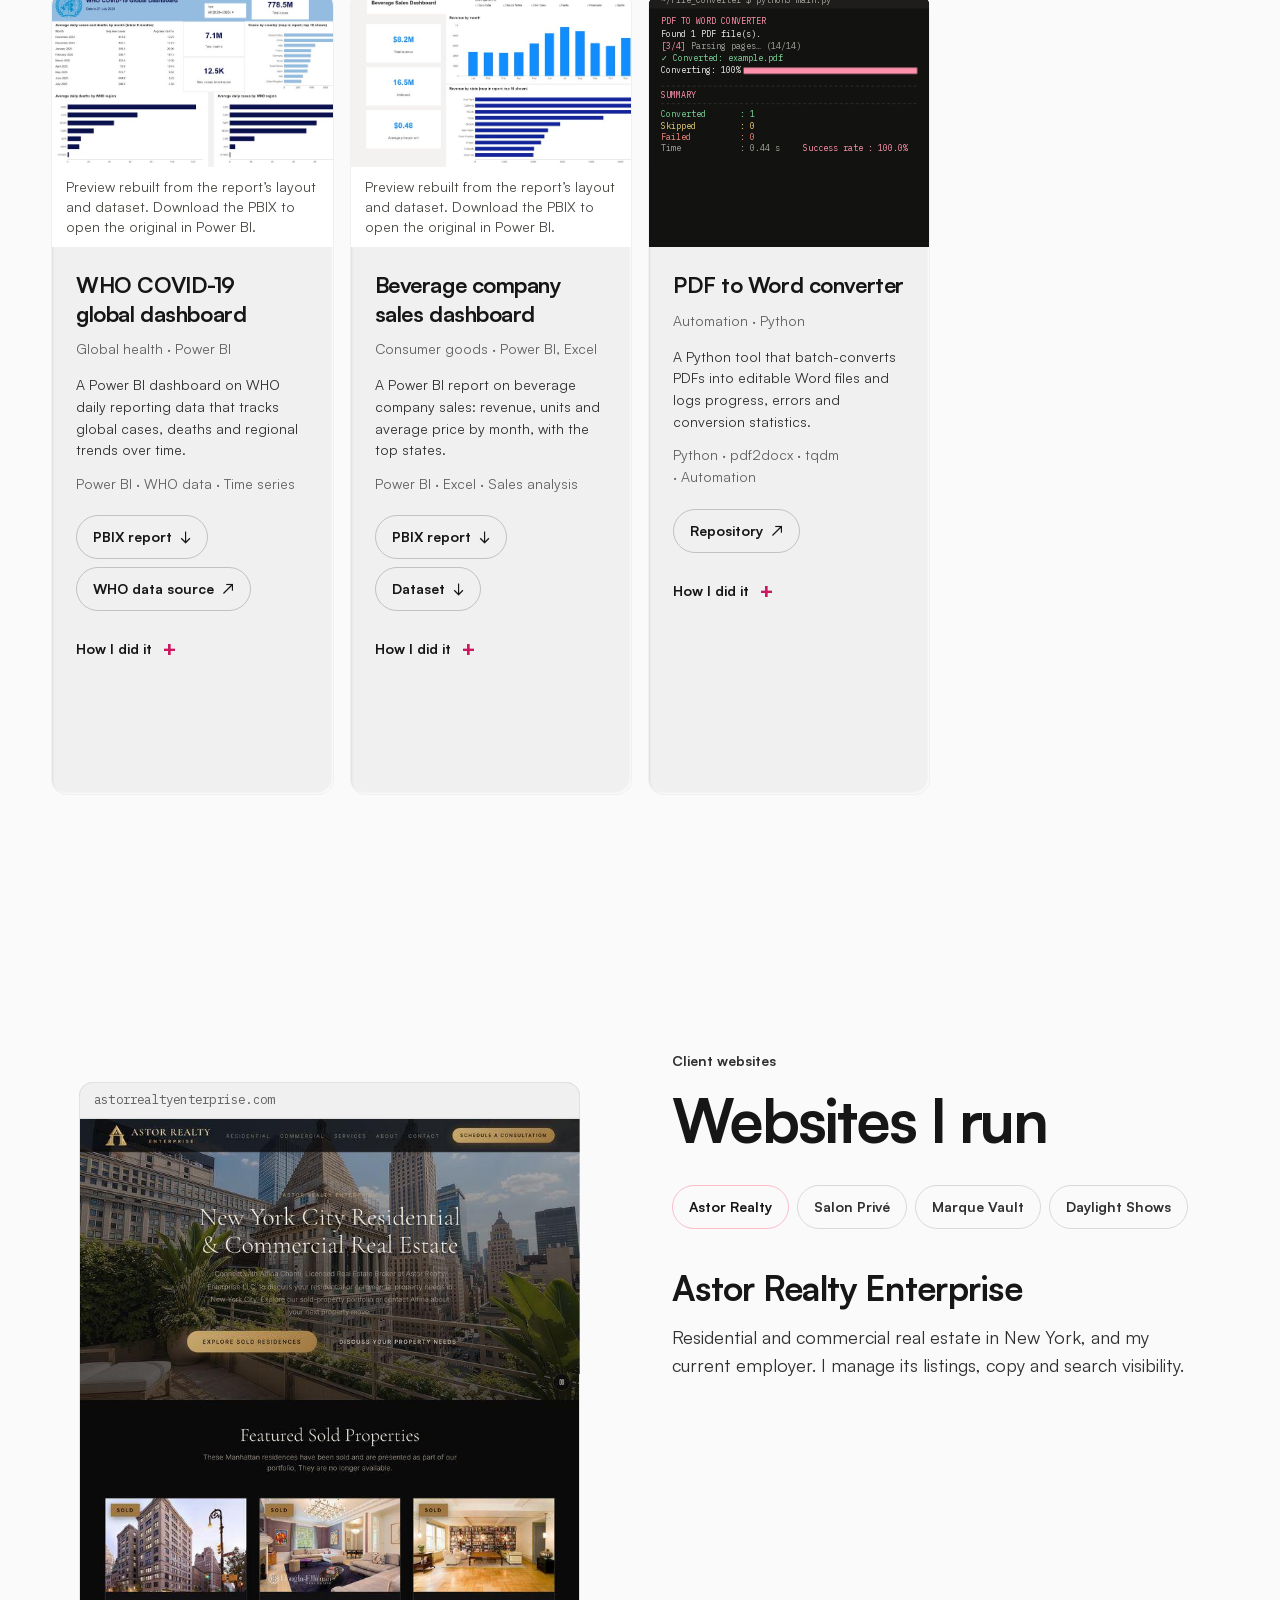
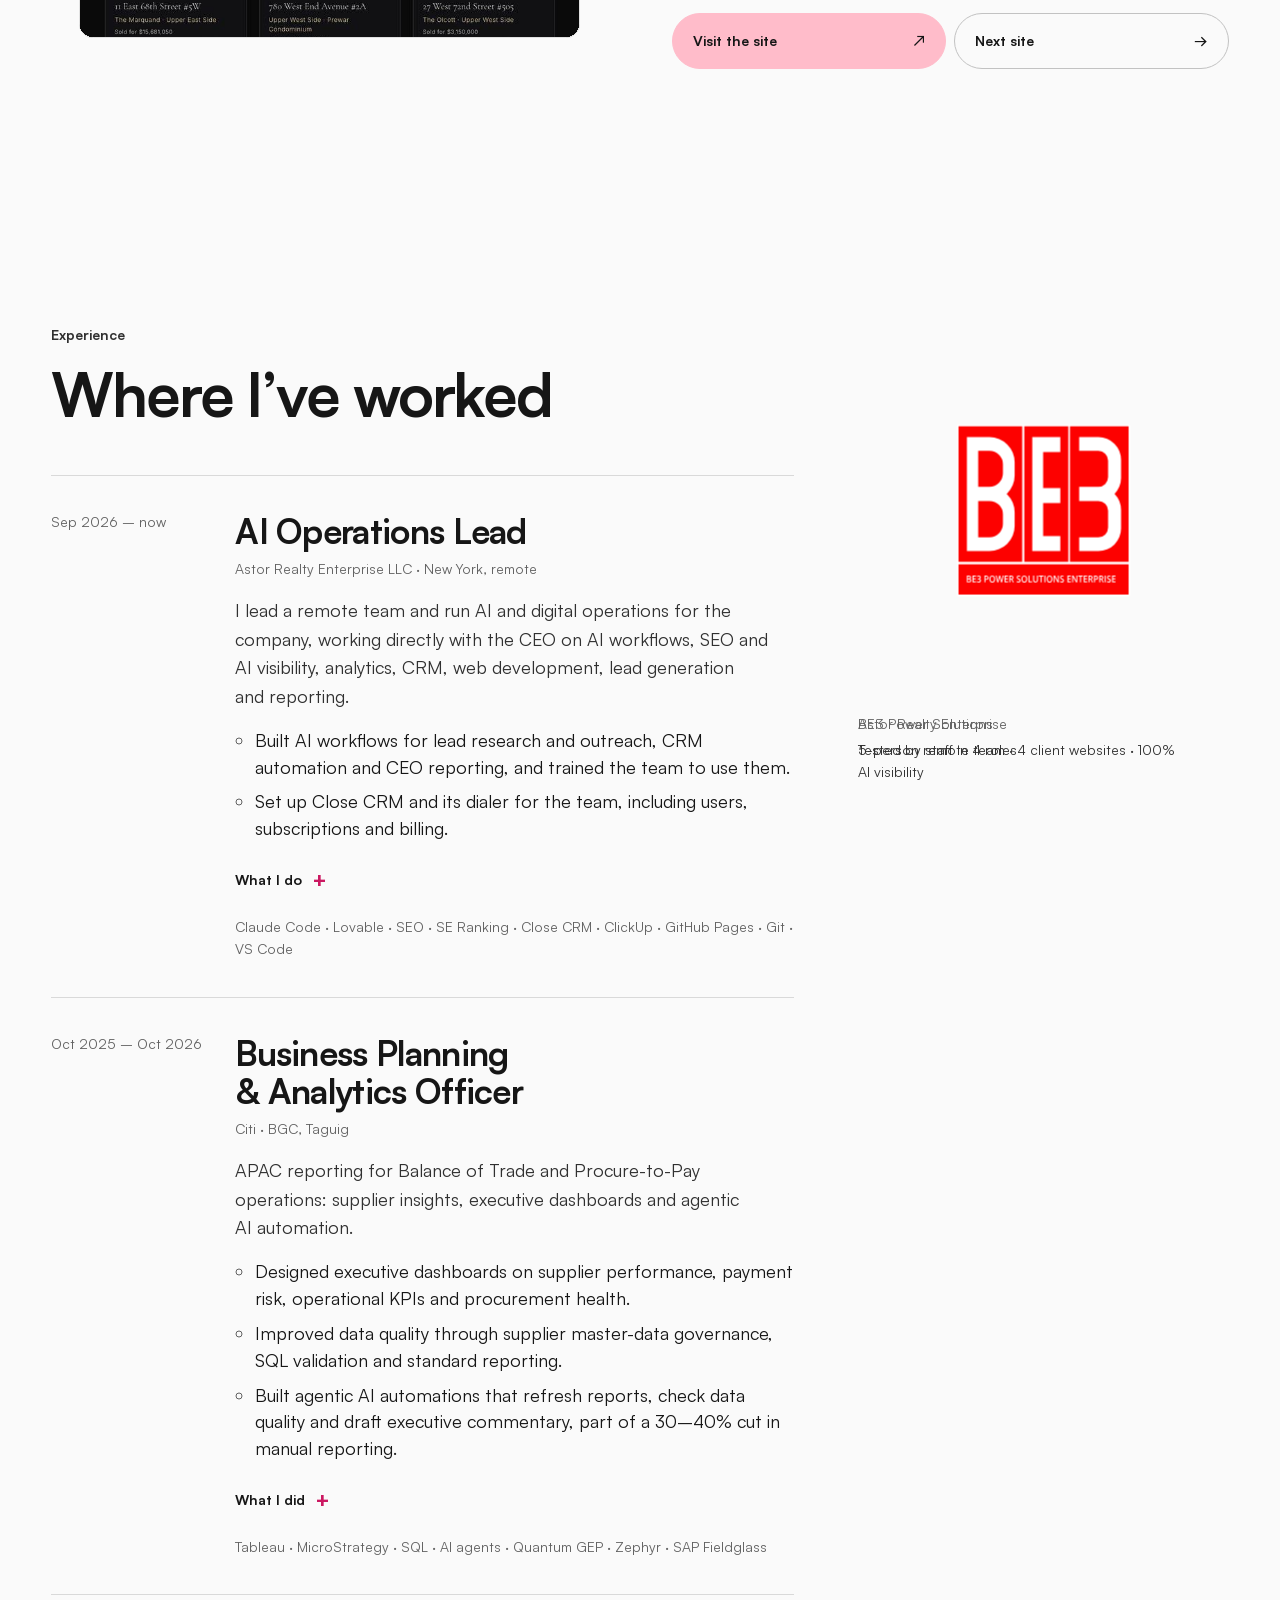
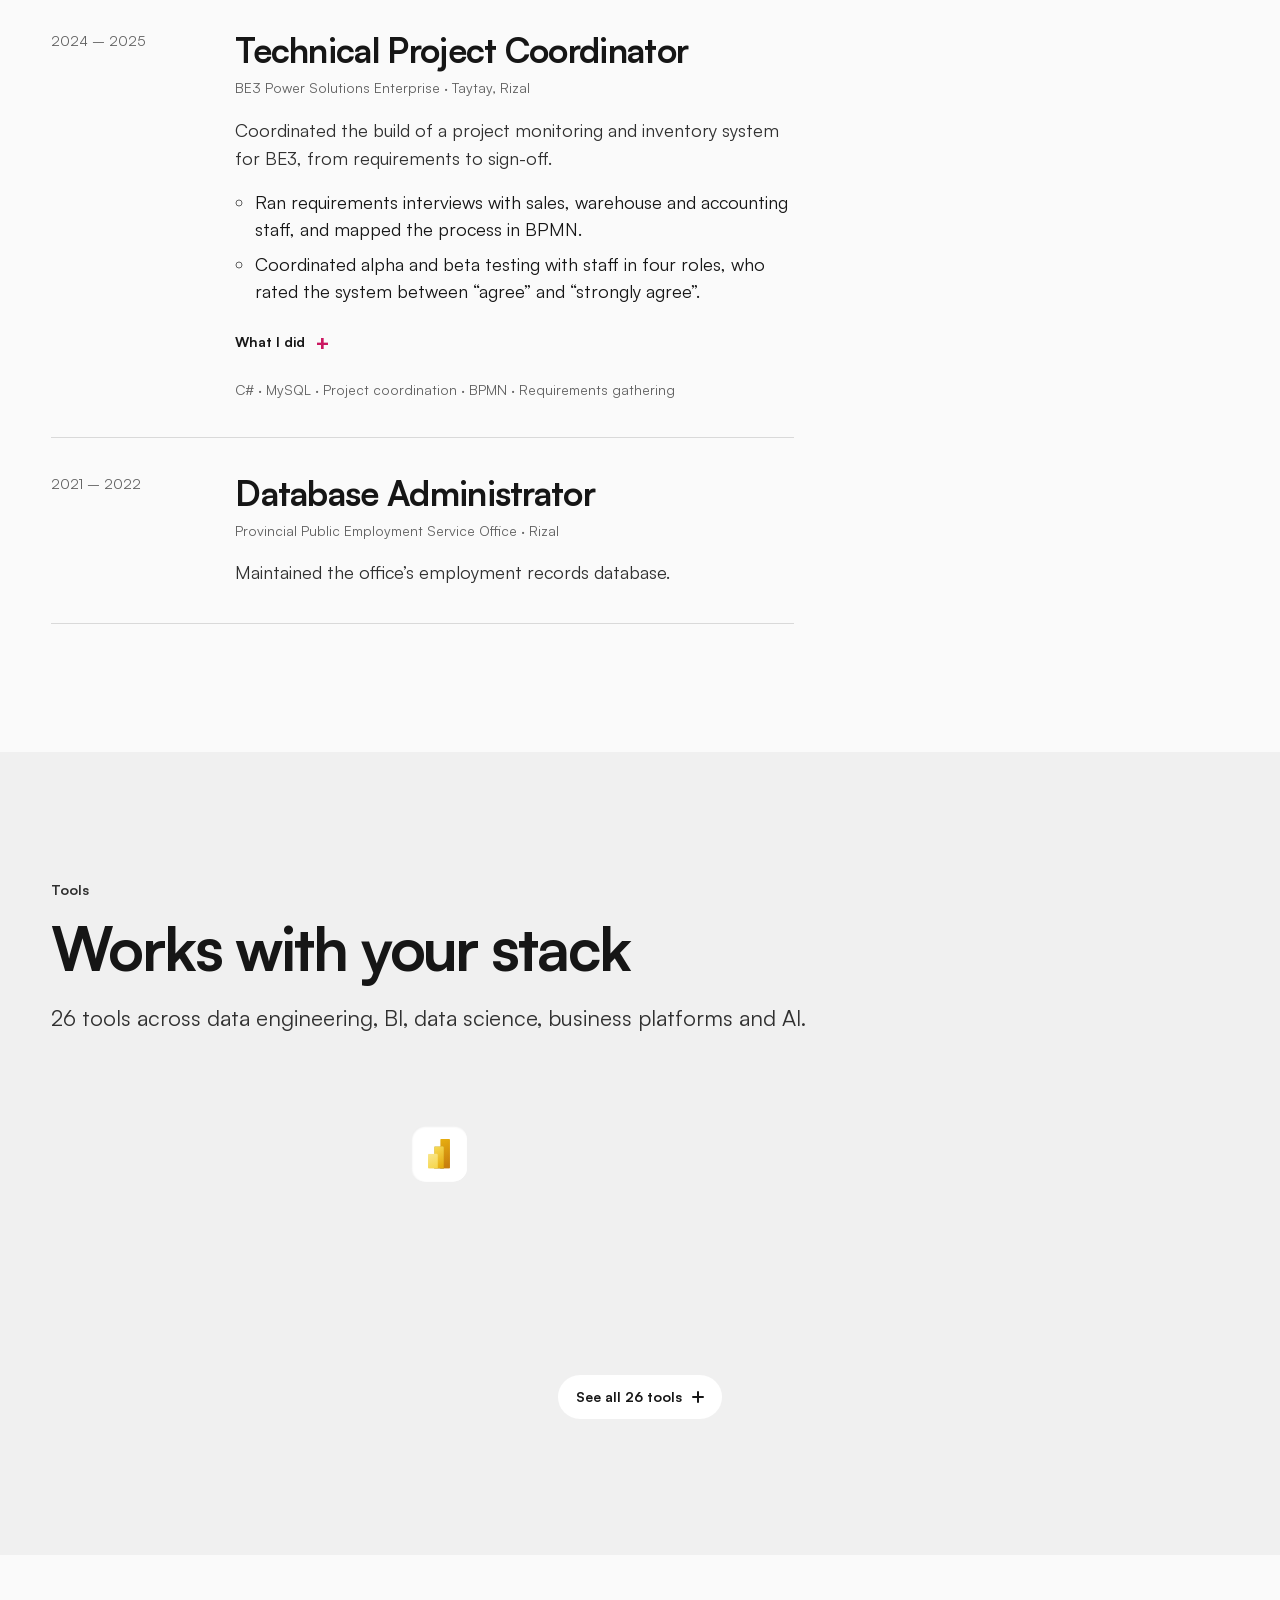
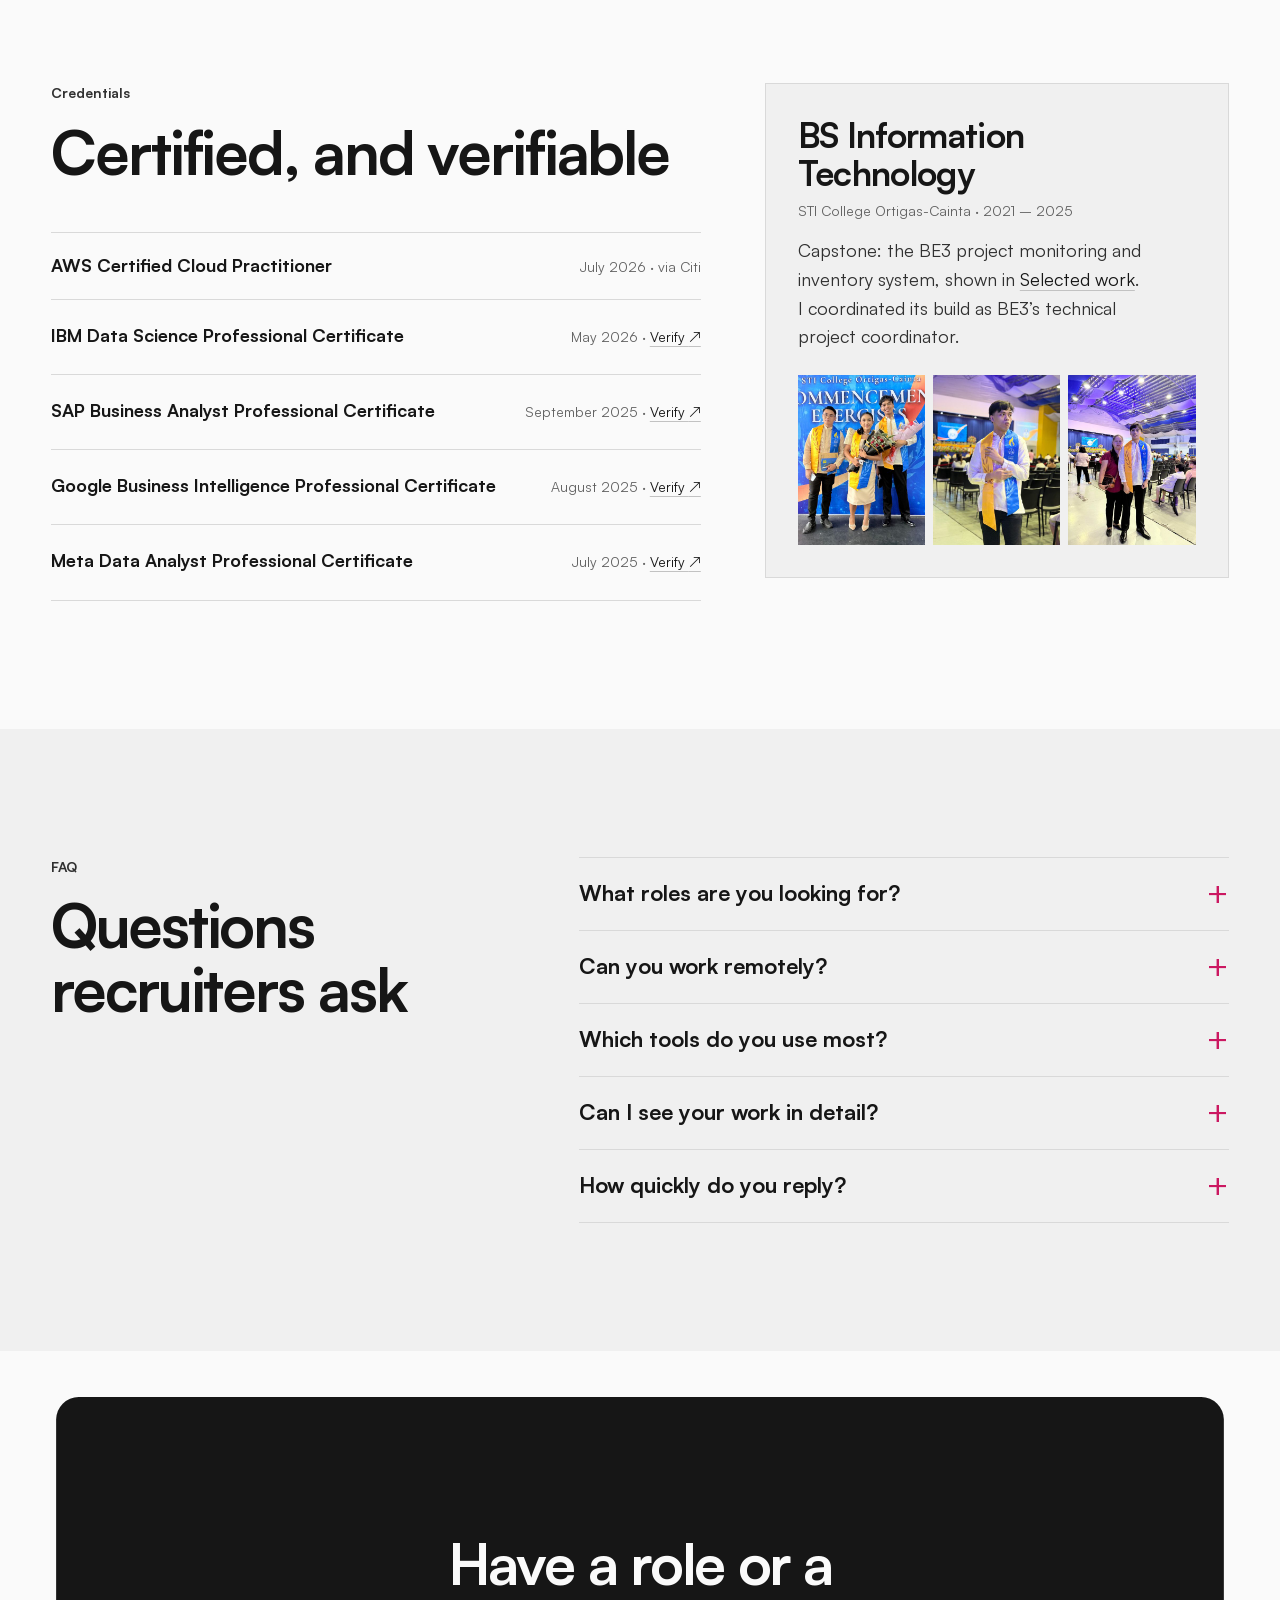
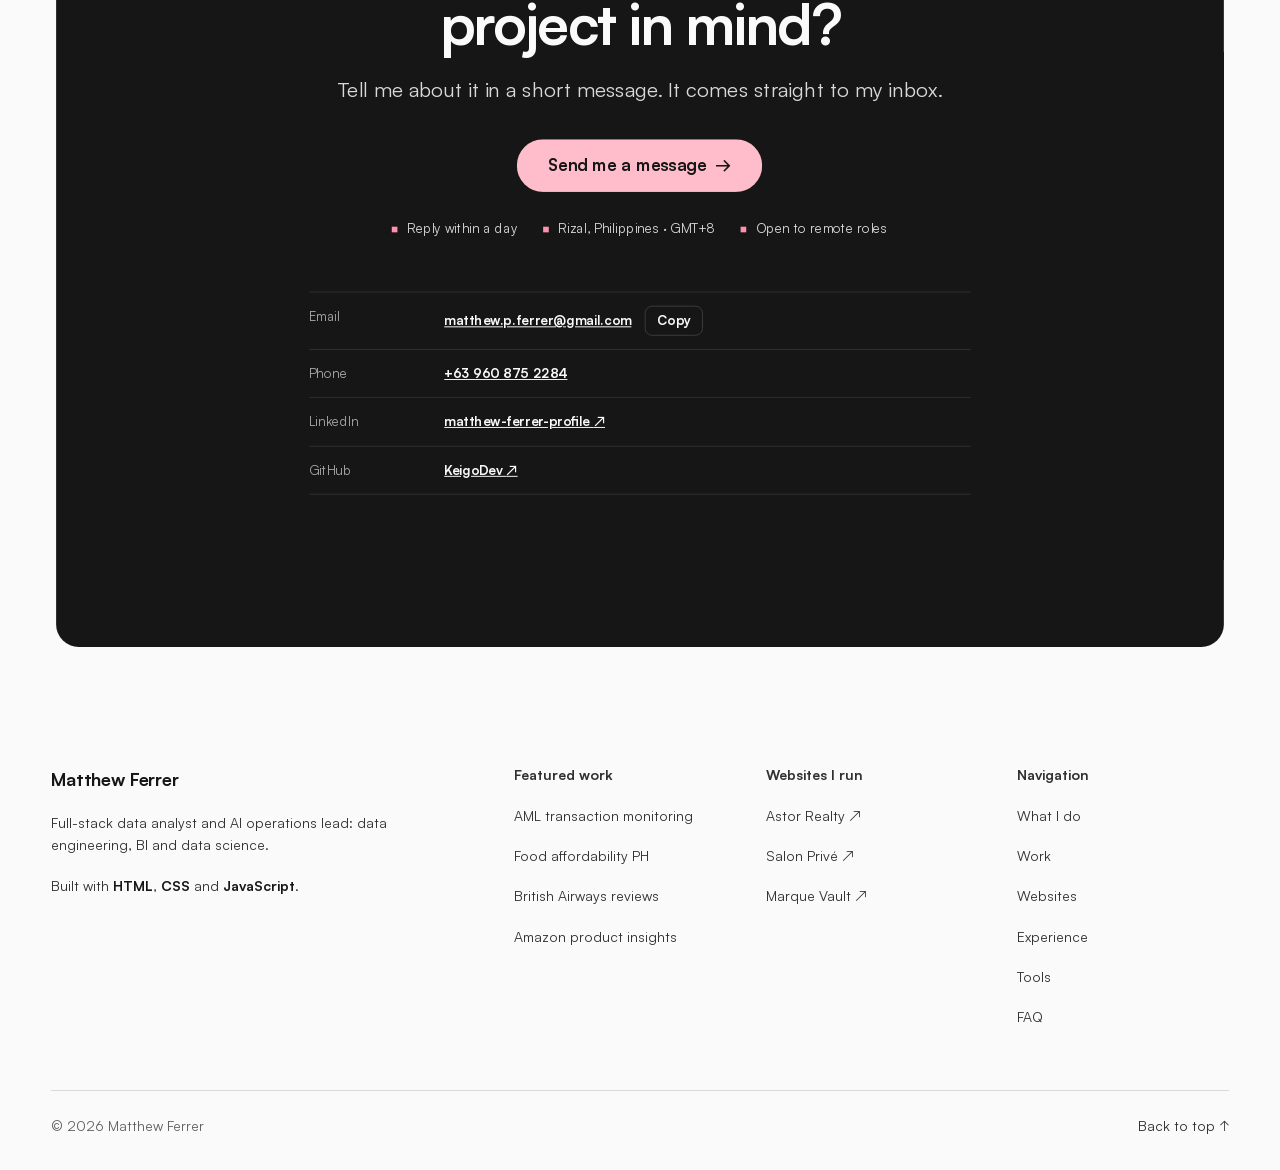
==== commit 9991adb4: "Set the site in one typeface and keep pink for what can be acted on - Headlines, text and labels all" ====
--- a/index.html
+++ b/index.html
@@ -21,7 +21,6 @@
 <meta name="twitter:image" content="https://keigodev.github.io/KeigoDev.io/assets/brand/og-image.jpg">
 <link rel="icon" href="assets/brand/favicon.png?v=7" type="image/png" sizes="64x64">
 <link rel="apple-touch-icon" href="assets/brand/apple-touch-icon.png?v=6">
-<link rel="preload" href="assets/fonts/instrumentserif-400.woff2" as="font" type="font/woff2" crossorigin>
 <link rel="preload" href="assets/fonts/satoshi-400.woff2" as="font" type="font/woff2" crossorigin>
 <script type="application/ld+json">
 {
@@ -194,21 +193,18 @@
     <h2 class="title" id="servicesHeading">One analyst across the <em>whole</em> data stack</h2>
     <ol class="cards cards-3">
       <li class="card-box">
-        <p class="card-num">01</p>
         <h3>Data engineering</h3>
         <p class="card-problem">Reports rebuilt by hand every week.</p>
         <p>I build pipelines that clean, validate and load data automatically, in SQL, Snowflake and ETL tools.</p>
         <a class="card-proof" href="#experience"><strong>30–40%</strong> less manual reporting at Citi <span aria-hidden="true">→</span></a>
       </li>
       <li class="card-box">
-        <p class="card-num">02</p>
         <h3>BI &amp; analytics</h3>
         <p class="card-problem">Dashboards nobody trusts or opens.</p>
         <p>I design dashboards around the decisions people make, with the filters they ask for, in Tableau, Power BI and Looker Studio.</p>
         <a class="card-proof" href="#p-airways"><strong>7 service ratings</strong> and 5 filters in one view <span aria-hidden="true">→</span></a>
       </li>
       <li class="card-box">
-        <p class="card-num">03</p>
         <h3>Data science</h3>
         <p class="card-problem">Questions a dashboard can’t answer.</p>
         <p>I explore and model data in Python, from cleaning and statistics to language models built from scratch.</p>
--- a/css/style.css
+++ b/css/style.css
@@ -3,24 +3,8 @@
    What is his alone: the live dashboard recording in the project cards, the browser tour of the
    client websites, his own photographs, and the hero canvas: his Citi reporting run drawn as an
    n8n-style workflow of the tools he uses.
-   Type: Instrument Serif (headlines), Satoshi (reading), IBM Plex Mono (labels).
-   Instrument Serif and IBM Plex Mono: SIL Open Font License. Satoshi: ITF Free Font License. All self-hosted. */
-
-@font-face {
-  font-family: 'Instrument Serif';
-  font-style: normal;
-  font-weight: 400;
-  font-display: swap;
-  src: url('../assets/fonts/instrumentserif-400.woff2') format('woff2');
-}
-
-@font-face {
-  font-family: 'Instrument Serif';
-  font-style: italic;
-  font-weight: 400;
-  font-display: swap;
-  src: url('../assets/fonts/instrumentserif-400-italic.woff2') format('woff2');
-}
+   Type: one family, Satoshi, for headlines, text and labels (ITF Free Font License). IBM Plex Mono (SIL Open
+   Font License) only where real code or a URL is shown: the terminal replay and the browser bar. Self-hosted. */
 
 @font-face {
   font-family: 'Satoshi';
@@ -55,27 +39,7 @@
 }
 
 /* Stand-ins sized to match the web fonts, so text does not jump when the real fonts arrive.
-   Measured in Chrome: width and line metrics of Instrument Serif on Georgia, Satoshi on Arial. */
-@font-face {
-  font-family: 'Instrument Serif Fallback';
-  font-style: normal;
-  src: local('Georgia');
-  size-adjust: 76.45%;
-  ascent-override: 129.5%;
-  descent-override: 40.55%;
-  line-gap-override: 0%;
-}
-
-@font-face {
-  font-family: 'Instrument Serif Fallback';
-  font-style: italic;
-  src: local('Georgia Italic'), local('Georgia-Italic');
-  size-adjust: 78.87%;
-  ascent-override: 125.5%;
-  descent-override: 39.3%;
-  line-gap-override: 0%;
-}
-
+   Measured in Chrome: width and line metrics of Satoshi on Arial. */
 @font-face {
   font-family: 'Satoshi Fallback';
   font-weight: 400;
@@ -102,7 +66,8 @@
   --radius-card: 16px;
 
   /* Colour, after n8n.io's default (light) theme: near-white ground, neutral greys, one soft pink.
-     Pink as text is the deeper #cb1861 so it passes contrast on white; the pale pink fills buttons. */
+     Pink marks what can be acted on: buttons, links on hover, the workflow run. As text it is the deeper
+     #cb1861 so it passes contrast on white; the pale pink fills buttons. */
   --bg: #fafafa;
   --surface: #f0f0f0;
   --surface-2: #e6e6e6;
@@ -122,7 +87,6 @@
   --ring: 0 0 0 2px var(--pink);
 
   /* Type */
-  --serif: 'Instrument Serif', 'Instrument Serif Fallback', Georgia, 'Times New Roman', serif;
   --sans: 'Satoshi', 'Satoshi Fallback', 'Helvetica Neue', Arial, sans-serif;
   --mono: 'IBM Plex Mono', ui-monospace, 'SF Mono', Menlo, monospace;
   --step-small: clamp(0.8125rem, 0.79rem + 0.1vw, 0.875rem);
@@ -257,13 +221,11 @@
 /* Shared type */
 
 .label {
-  color: var(--accent-text);
-  font-family: var(--mono);
-  font-size: var(--step-small);
-  font-weight: 500;
-  letter-spacing: 0.18em;
+  color: var(--muted);
+  font-family: var(--sans);
+  font-size: var(--step-small);
+  font-weight: 700;
   line-height: 1.4;
-  text-transform: uppercase;
 }
 
 .label-center {
@@ -272,17 +234,17 @@
 
 .title {
   margin-top: 18px;
-  font-family: var(--serif);
+  font-family: var(--sans);
   font-size: var(--step-head);
-  font-weight: 400;
-  letter-spacing: -0.01em;
+  font-weight: 700;
+  letter-spacing: -0.035em;
   line-height: 1.05;
 }
 
 .title em,
 .hero-title em {
-  color: var(--accent-text);
-  font-style: italic;
+  color: inherit;
+  font-style: normal;
 }
 
 .title-center,
@@ -721,10 +683,8 @@
   border-radius: 999px;
   background: #e0e0e0;
   color: var(--muted);
-  font-family: var(--mono);
+  font-family: var(--sans);
   font-size: 12px;
-  letter-spacing: .04em;
-  text-transform: uppercase;
 }
 
 .hero-grid {
@@ -737,11 +697,11 @@
 
 .hero-title {
   margin-top: 22px;
-  font-family: var(--serif);
-  font-size: var(--step-hero);
-  font-weight: 400;
-  letter-spacing: -0.015em;
-  line-height: 1.02;
+  font-family: var(--sans);
+  font-size: clamp(2.5rem, 1.3rem + 4vw, 4.75rem);
+  font-weight: 700;
+  letter-spacing: -0.04em;
+  line-height: 1.04;
 }
 
 .hero-sub {
@@ -778,11 +738,9 @@
 .hero-stats dd {
   margin-top: 12px;
   color: var(--dim);
-  font-family: var(--mono);
-  font-size: var(--step-small);
-  letter-spacing: 0.12em;
+  font-family: var(--sans);
+  font-size: var(--step-small);
   line-height: 1.5;
-  text-transform: uppercase;
 }
 
 /* The certifications figure links to the credentials; the whole figure takes the tap. */
@@ -844,10 +802,9 @@
   justify-content: center;
   gap: 8px;
   margin-top: 4px;
-  color: var(--accent-text);
-  font-family: var(--mono);
-  font-size: var(--step-small);
-  letter-spacing: 0.06em;
+  color: var(--dim);
+  font-family: var(--sans);
+  font-size: var(--step-small);
 }
 
 .hero-portrait .status::before {
@@ -957,12 +914,6 @@
   background: var(--surface-2);
 }
 
-.card-num {
-  color: var(--accent-text);
-  font-family: var(--mono);
-  font-size: var(--step-small);
-  letter-spacing: 0.12em;
-}
 
 .card-box h3 {
   color: var(--ink);
@@ -973,20 +924,21 @@
 
 .card-problem {
   color: var(--ink);
-  font-family: var(--serif);
-  font-size: var(--step-title);
-  font-style: italic;
-  line-height: 1.15;
+  font-family: var(--sans);
+  font-size: var(--step-lead);
+  line-height: 1.3;
 }
 
 .card-proof,
 .card-link {
   margin-top: auto;
   padding-top: 10px;
-  color: var(--accent-text);
-  font-size: var(--step-small);
-  font-weight: 700;
-  text-decoration: none;
+  color: var(--ink);
+  font-size: var(--step-small);
+  font-weight: 700;
+  text-decoration: underline;
+  text-decoration-color: var(--line-strong);
+  text-underline-offset: 4px;
 }
 
 .card-proof strong {
@@ -1072,13 +1024,9 @@
 .deck .project-field {
   order: -1;
   margin: 0 0 12px;
-  color: var(--accent-text);
-}
-
-.deck .project-field::before {
-  content: counter(project, decimal-leading-zero) " / ";
-  color: var(--ink);
-}
+  color: var(--dim);
+}
+
 
 .deck .project-result {
   color: var(--ink);
@@ -1144,24 +1092,23 @@
 
 .card-body h3 {
   color: var(--ink);
-  font-family: var(--serif);
+  font-family: var(--sans);
   font-size: var(--step-title);
-  font-weight: 400;
+  font-weight: 700;
   line-height: 1.1;
+  letter-spacing: -0.02em;
 }
 
 .project-field {
   margin-top: 10px;
   color: var(--dim);
-  font-family: var(--mono);
-  font-size: var(--step-small);
-  letter-spacing: 0.08em;
-  text-transform: uppercase;
+  font-family: var(--sans);
+  font-size: var(--step-small);
 }
 
 .project-result {
   margin-top: 14px;
-  color: var(--accent-text);
+  color: var(--ink);
   font-size: var(--step-lead);
   font-weight: 700;
   line-height: 1.3;
@@ -1390,10 +1337,11 @@
 }
 
 .more-title {
-  font-family: var(--serif);
+  font-family: var(--sans);
   font-size: var(--step-title);
-  font-weight: 400;
+  font-weight: 700;
   line-height: 1.1;
+  letter-spacing: -0.02em;
 }
 
 .slider-controls {
@@ -1601,10 +1549,11 @@
 }
 
 .site-panel h3 {
-  font-family: var(--serif);
+  font-family: var(--sans);
   font-size: var(--step-title);
-  font-weight: 400;
+  font-weight: 700;
   line-height: 1.1;
+  letter-spacing: -0.02em;
 }
 
 .site-panel p {
@@ -1716,9 +1665,7 @@
   display: block;
   margin-bottom: 4px;
   color: var(--dim);
-  font-family: var(--mono);
-  letter-spacing: 0.08em;
-  text-transform: uppercase;
+  font-family: var(--sans);
 }
 
 .jobs {
@@ -1739,19 +1686,19 @@
 }
 
 .job-dates {
-  color: var(--accent-text);
-  font-family: var(--mono);
-  font-size: var(--step-small);
-  letter-spacing: 0.06em;
+  color: var(--dim);
+  font-family: var(--sans);
+  font-size: var(--step-small);
   line-height: 1.5;
 }
 
 .job-role {
   color: var(--ink);
-  font-family: var(--serif);
+  font-family: var(--sans);
   font-size: var(--step-title);
-  font-weight: 400;
+  font-weight: 700;
   line-height: 1.1;
+  letter-spacing: -0.02em;
 }
 
 .job-org {
@@ -1774,7 +1721,7 @@
 }
 
 .job-wins li::marker {
-  color: var(--accent-text);
+  color: var(--dim);
 }
 
 .job-stack {
@@ -1790,12 +1737,10 @@
 }
 
 .tool-group h3 {
-  color: var(--accent-text);
-  font-family: var(--mono);
+  color: var(--ink);
+  font-family: var(--sans);
   font-size: var(--step-small);
   font-weight: 500;
-  letter-spacing: 0.16em;
-  text-transform: uppercase;
 }
 
 .tiles {
@@ -1918,7 +1863,7 @@
 
 .cert-date {
   color: var(--dim);
-  font-family: var(--mono);
+  font-family: var(--sans);
   font-size: var(--step-small);
   text-align: right;
 }
@@ -1926,8 +1871,11 @@
 .cert-date a {
   display: inline-block;
   padding: 6px 0;
-  color: var(--accent-text);
+  color: var(--ink);
   font-weight: 500;
+  text-decoration: underline;
+  text-decoration-color: var(--line-strong);
+  text-underline-offset: 4px;
 }
 
 .education {
@@ -1939,21 +1887,25 @@
 
 .edu-title {
   color: var(--ink);
-  font-family: var(--serif);
+  font-family: var(--sans);
   font-size: var(--step-title);
-  font-weight: 400;
+  font-weight: 700;
   line-height: 1.1;
+  letter-spacing: -0.02em;
 }
 
 .edu-school {
   margin: 8px 0 14px;
   color: var(--dim);
-  font-family: var(--mono);
+  font-family: var(--sans);
   font-size: var(--step-small);
 }
 
 .education a {
-  color: var(--accent-text);
+  color: var(--ink);
+  text-decoration: underline;
+  text-decoration-color: var(--line-strong);
+  text-underline-offset: 4px;
 }
 
 .edu-photos {
@@ -2023,7 +1975,10 @@
 }
 
 .faq-list a {
-  color: var(--accent-text);
+  color: var(--ink);
+  text-decoration: underline;
+  text-decoration-color: var(--line-strong);
+  text-underline-offset: 4px;
 }
 
 /* Contact: one centred close */
@@ -2064,9 +2019,8 @@
   margin-top: 28px;
   list-style: none;
   color: var(--muted);
-  font-family: var(--mono);
-  font-size: var(--step-small);
-  letter-spacing: 0.06em;
+  font-family: var(--sans);
+  font-size: var(--step-small);
 }
 
 .promise li::before {
@@ -2097,9 +2051,7 @@
 
 .contact-list dt {
   color: var(--dim);
-  font-family: var(--mono);
-  letter-spacing: 0.08em;
-  text-transform: uppercase;
+  font-family: var(--sans);
 }
 
 .contact-list a {
@@ -2182,7 +2134,7 @@
   padding-top: 24px;
   border-top: 1px solid var(--line);
   color: var(--dim);
-  font-family: var(--mono);
+  font-family: var(--sans);
   font-size: var(--step-small);
 }
 
@@ -2305,25 +2257,23 @@
 }
 
 .mail-eyebrow {
-  color: var(--accent-text);
-  font-family: var(--mono);
+  color: var(--dim);
+  font-family: var(--sans);
   font-size: 0.75rem;
-  letter-spacing: 0.16em;
-  text-transform: uppercase;
 }
 
 .mail-title {
   margin-top: 10px;
-  font-family: var(--serif);
+  font-family: var(--sans);
   font-size: clamp(2.25rem, 1.8rem + 2vw, 3rem);
-  font-weight: 400;
-  letter-spacing: -0.01em;
+  font-weight: 700;
+  letter-spacing: -0.02em;
   line-height: 1;
 }
 
 .mail-title em {
-  color: var(--accent-text);
-  font-style: italic;
+  color: inherit;
+  font-style: normal;
 }
 
 .mail-sub {
@@ -2351,10 +2301,8 @@
 
 .mail-label {
   color: var(--dim);
-  font-family: var(--mono);
+  font-family: var(--sans);
   font-size: 0.75rem;
-  letter-spacing: 0.12em;
-  text-transform: uppercase;
 }
 
 .mail-form input,
@@ -3051,8 +2999,11 @@
 }
 
 .flow-note a {
-  color: var(--accent-text);
-  font-weight: 700;
+  color: var(--ink);
+  font-weight: 700;
+  text-decoration: underline;
+  text-decoration-color: var(--line-strong);
+  text-underline-offset: 4px;
 }
 
 /* Dark canvas (How I work): n8n's charcoal editor with its dotted grid */
@@ -3277,11 +3228,20 @@
   border-radius: 4px;
   background: var(--accent);
   color: #910840;
-  font-family: var(--mono);
+  font-family: var(--sans);
   font-size: 11px;
   font-weight: 500;
-  letter-spacing: .06em;
-  text-transform: uppercase;
   white-space: nowrap;
   pointer-events: none;
 }
+
+/* Text links are ink at rest and take the pink only when pointed at: pink means "you can act on this". */
+.card-proof:hover,
+.card-link:hover,
+.cert-date a:hover,
+.education a:hover,
+.faq-list a:hover,
+.flow-note a:hover {
+  color: var(--accent-text);
+  text-decoration-color: currentColor;
+}
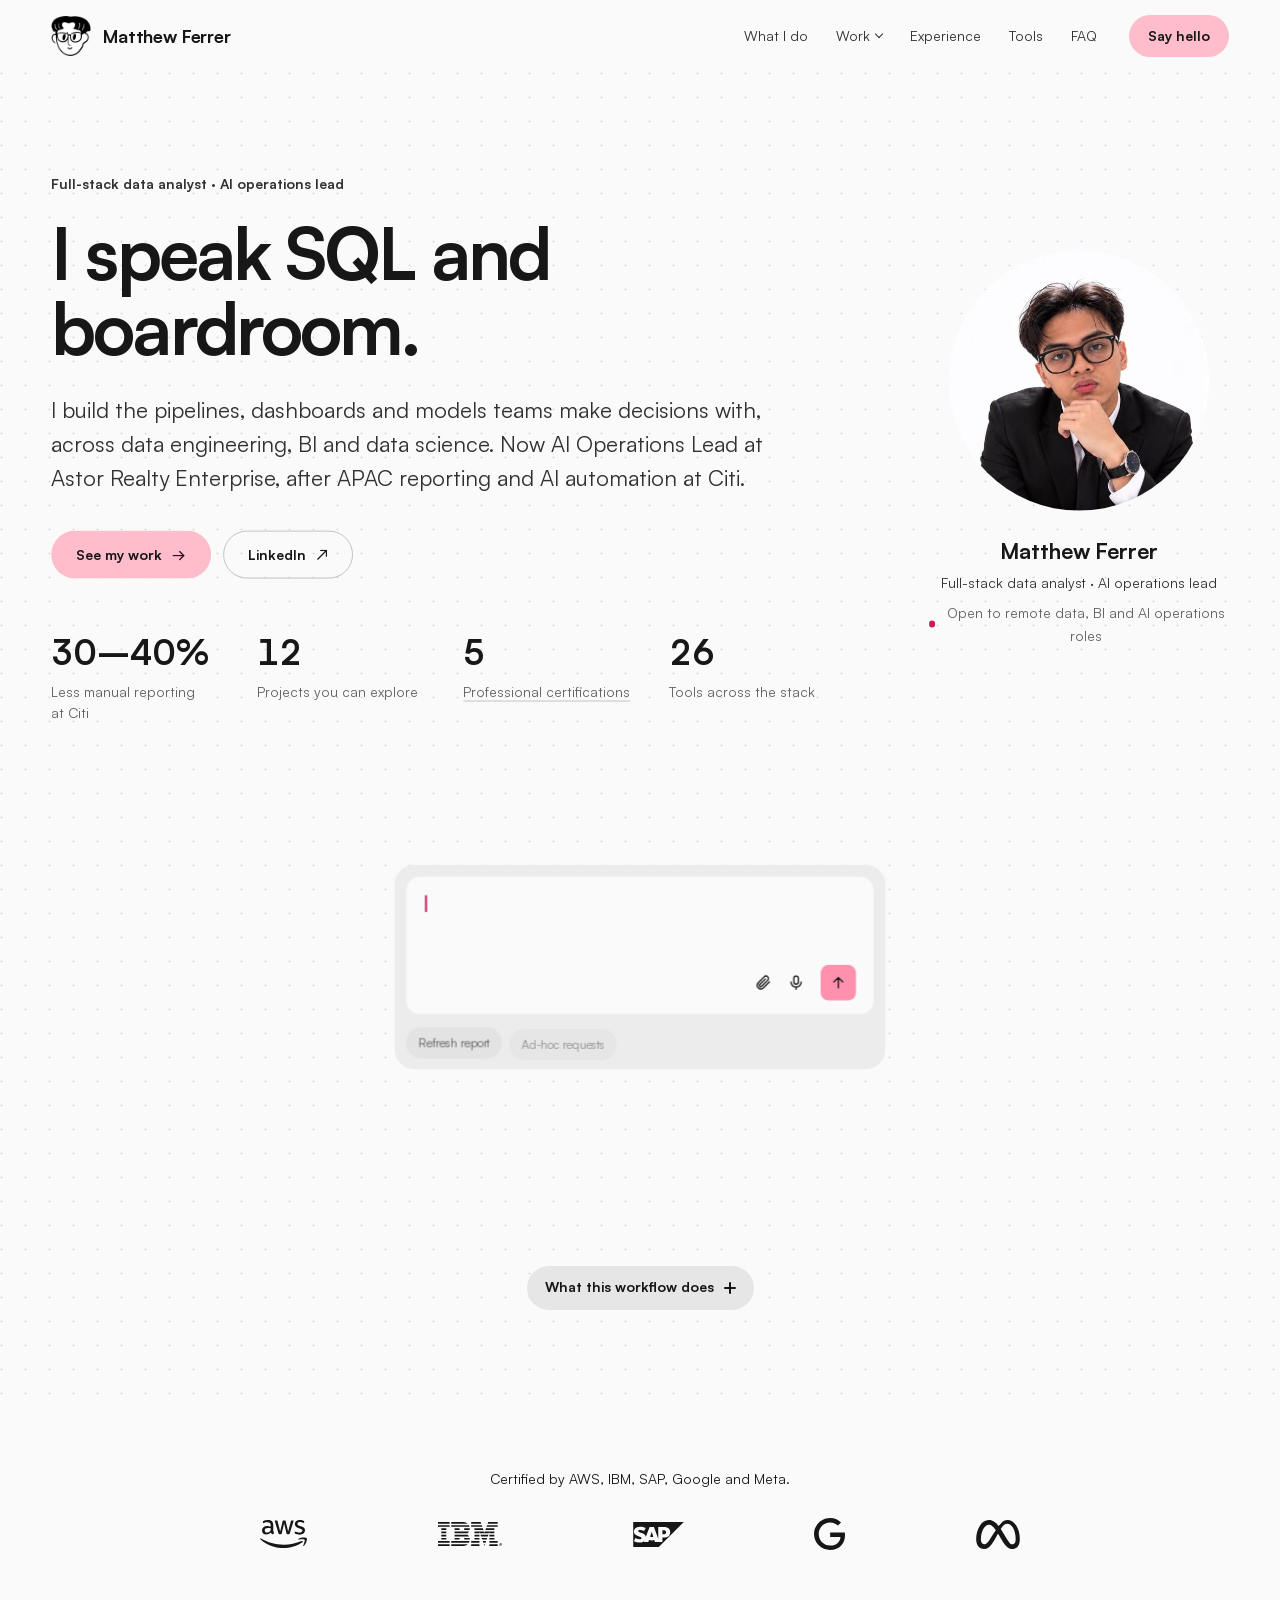
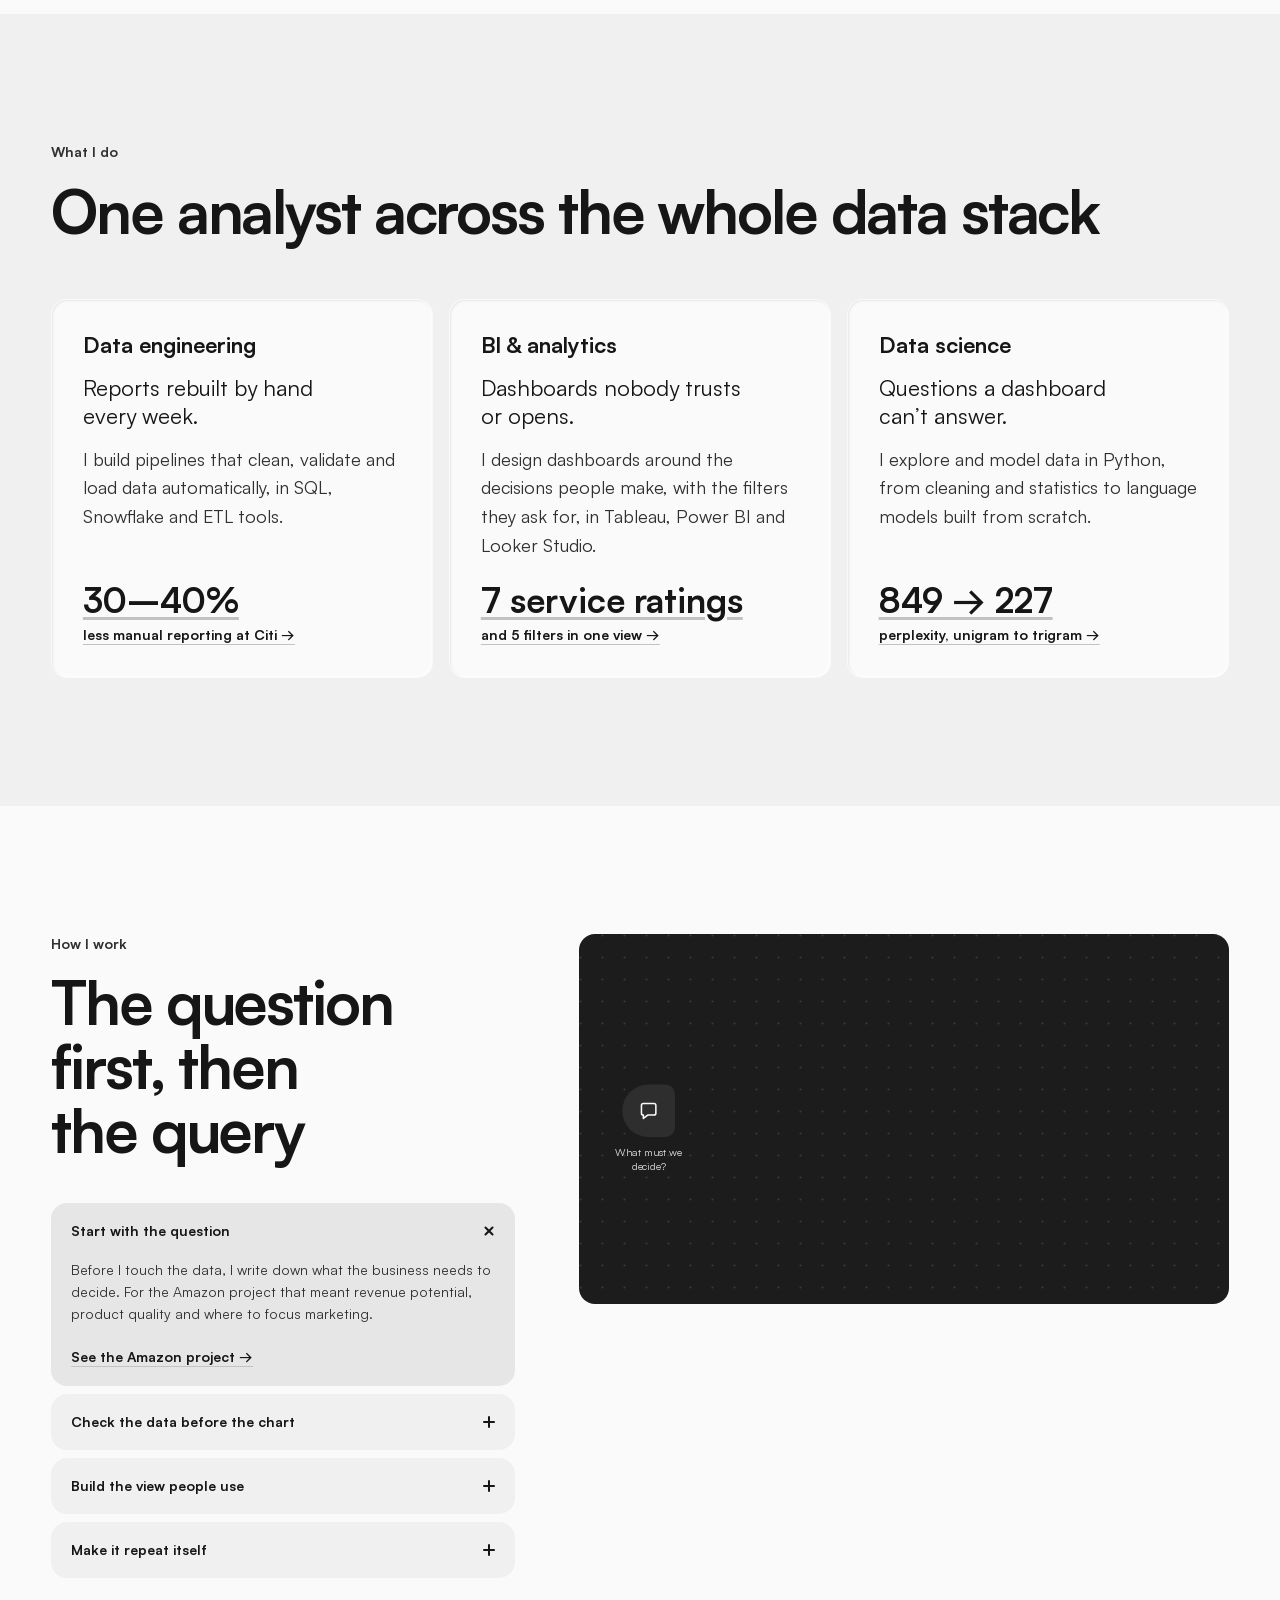
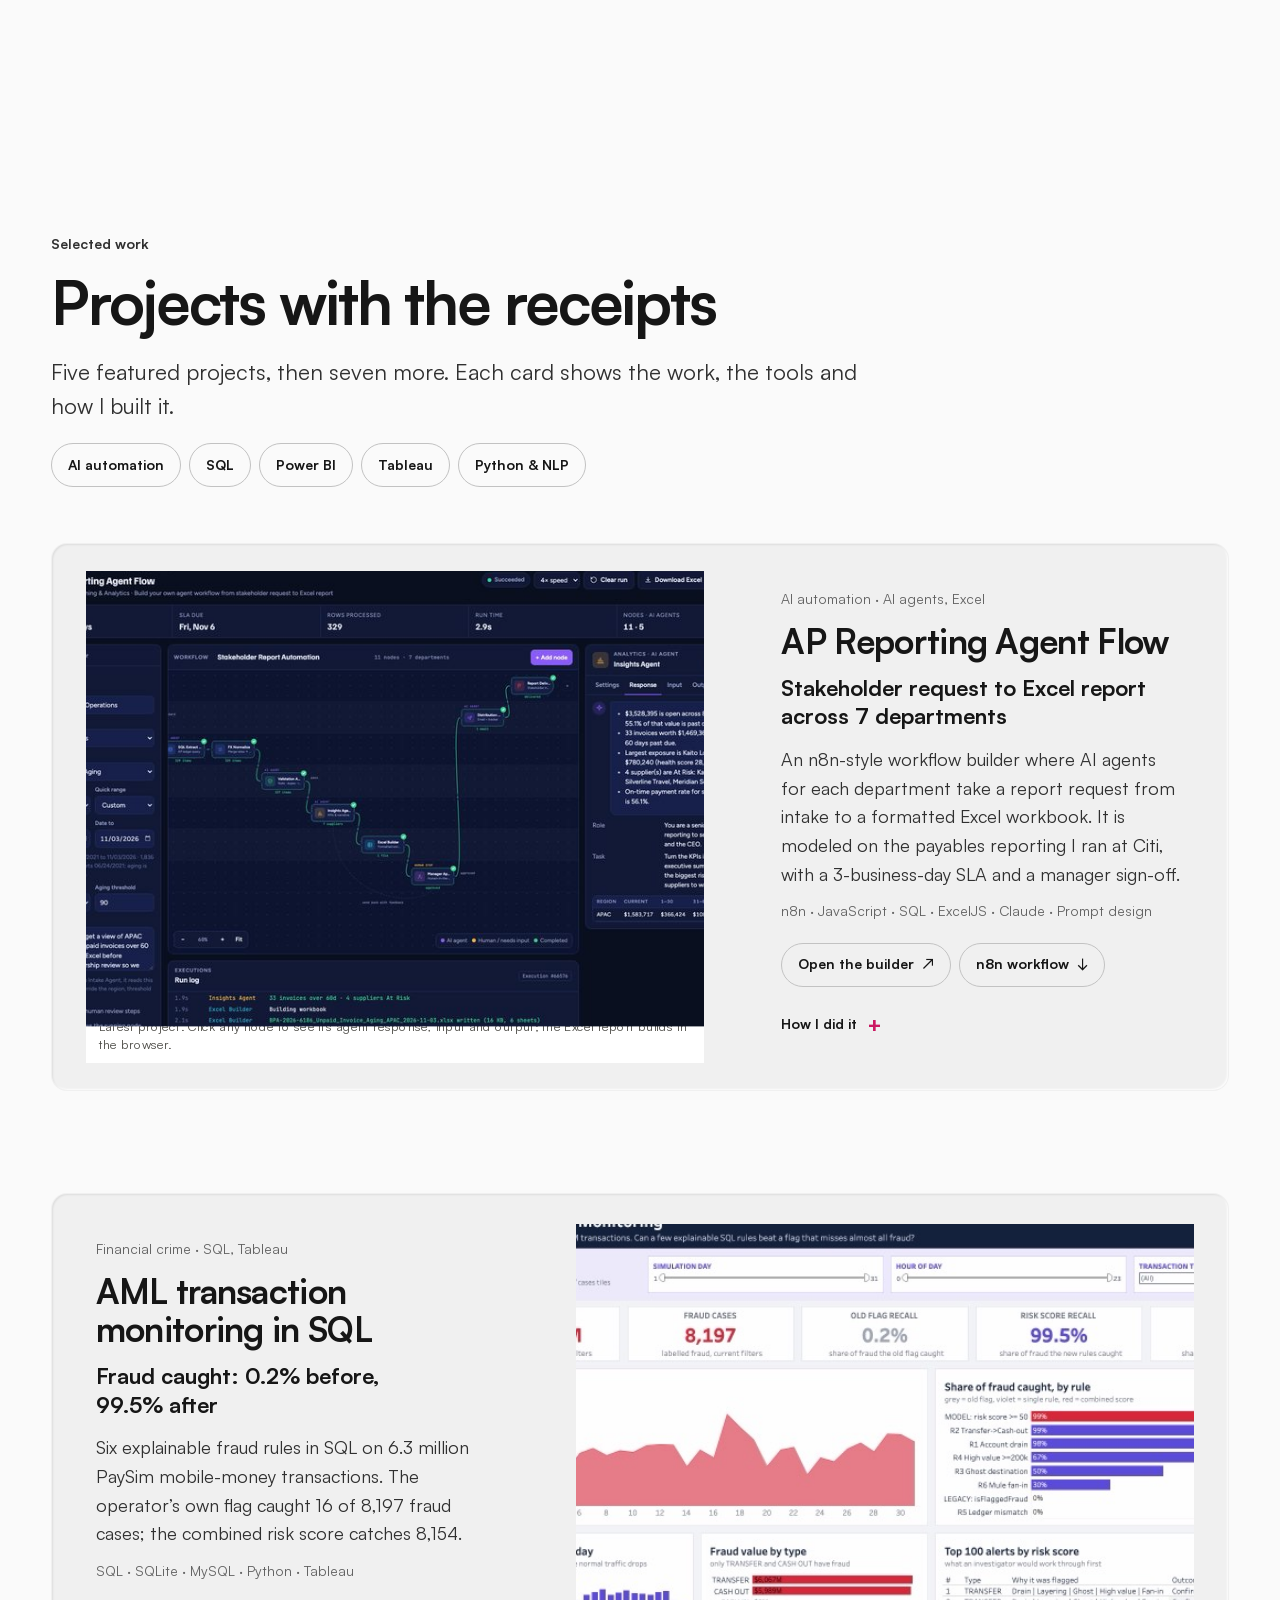
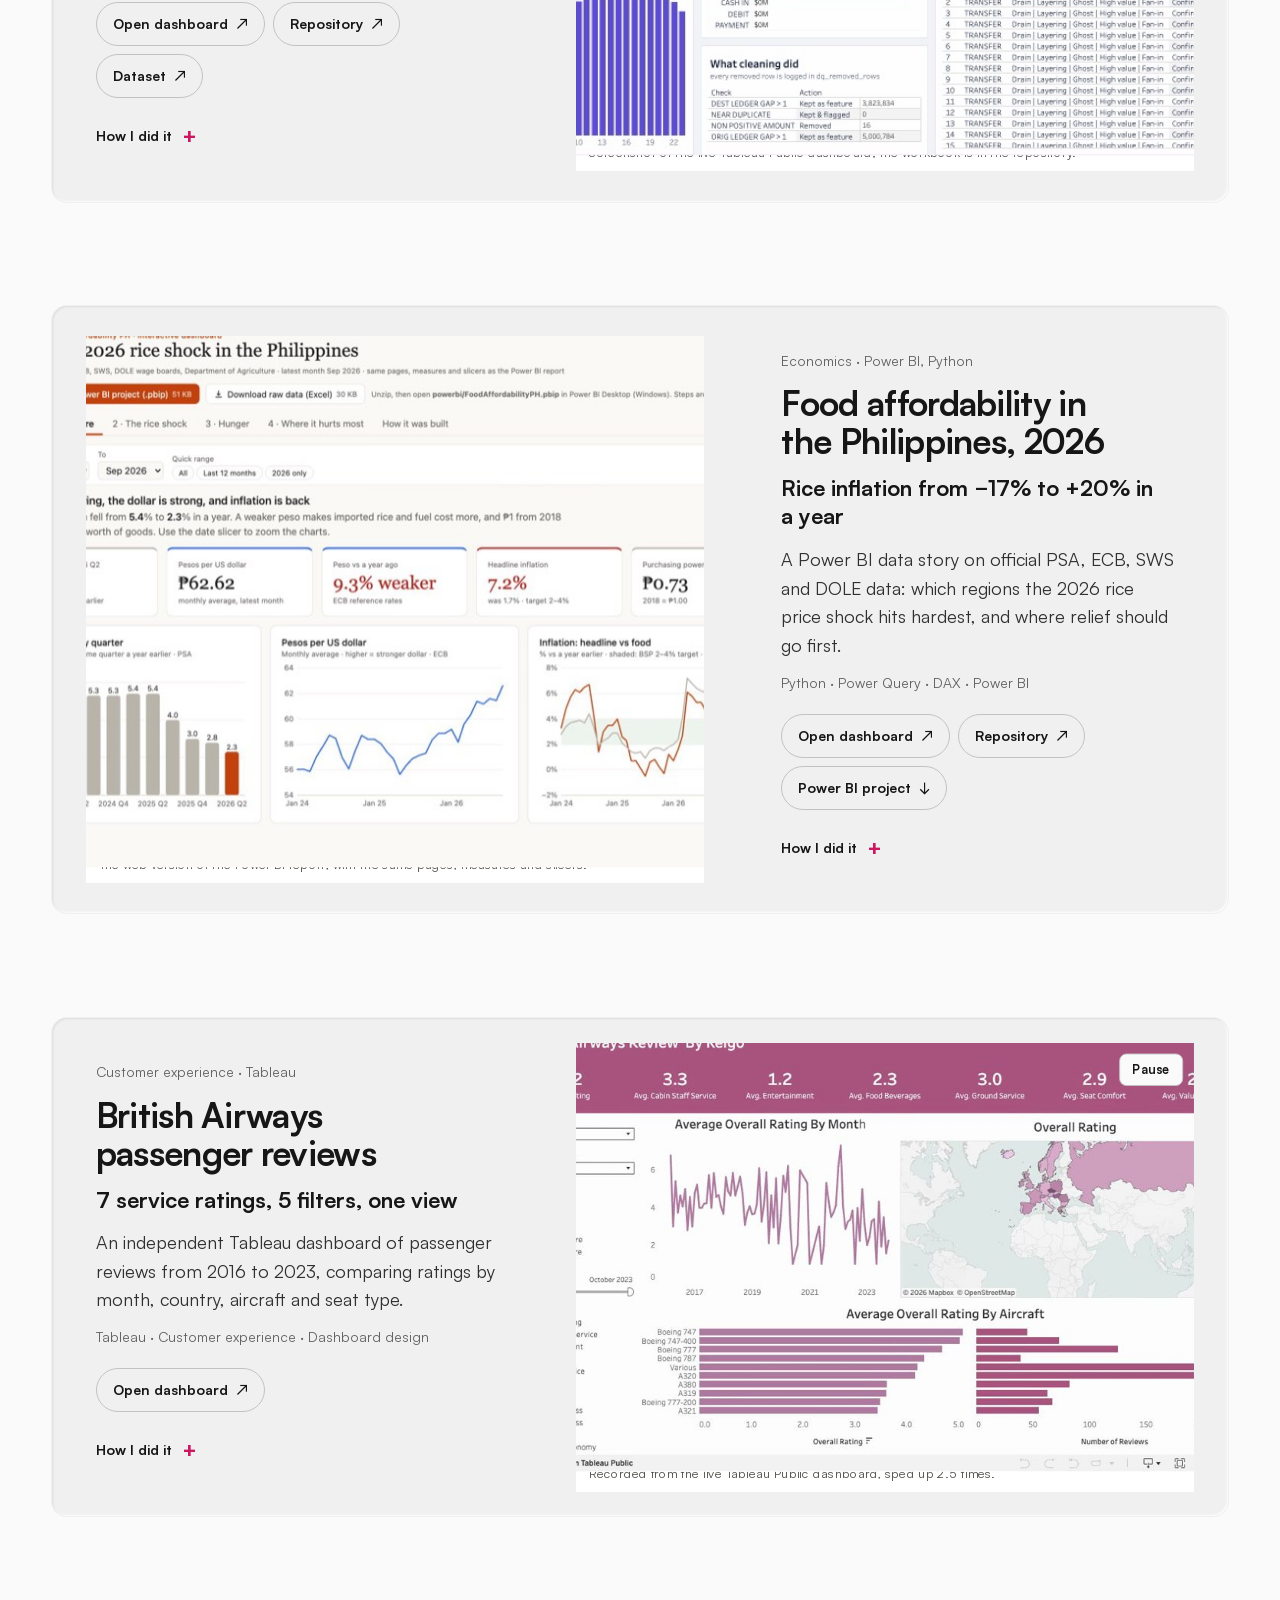
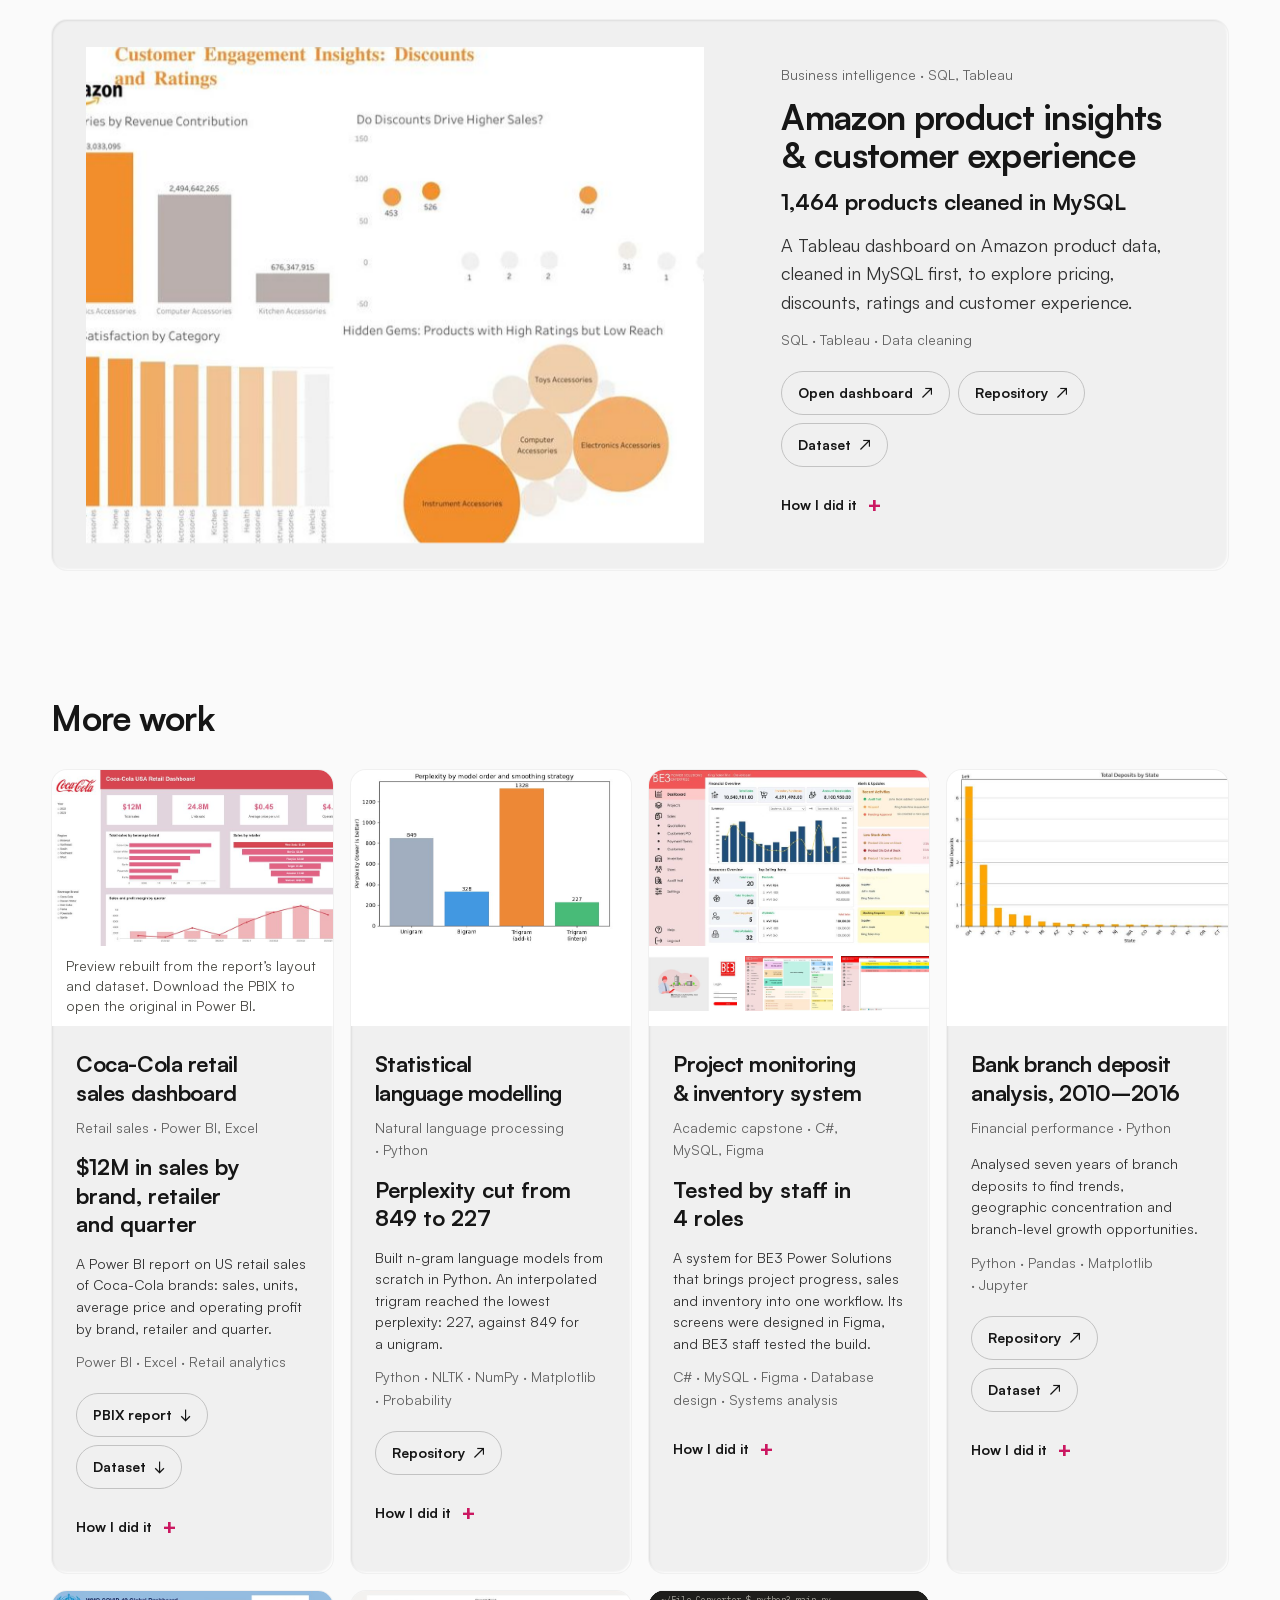
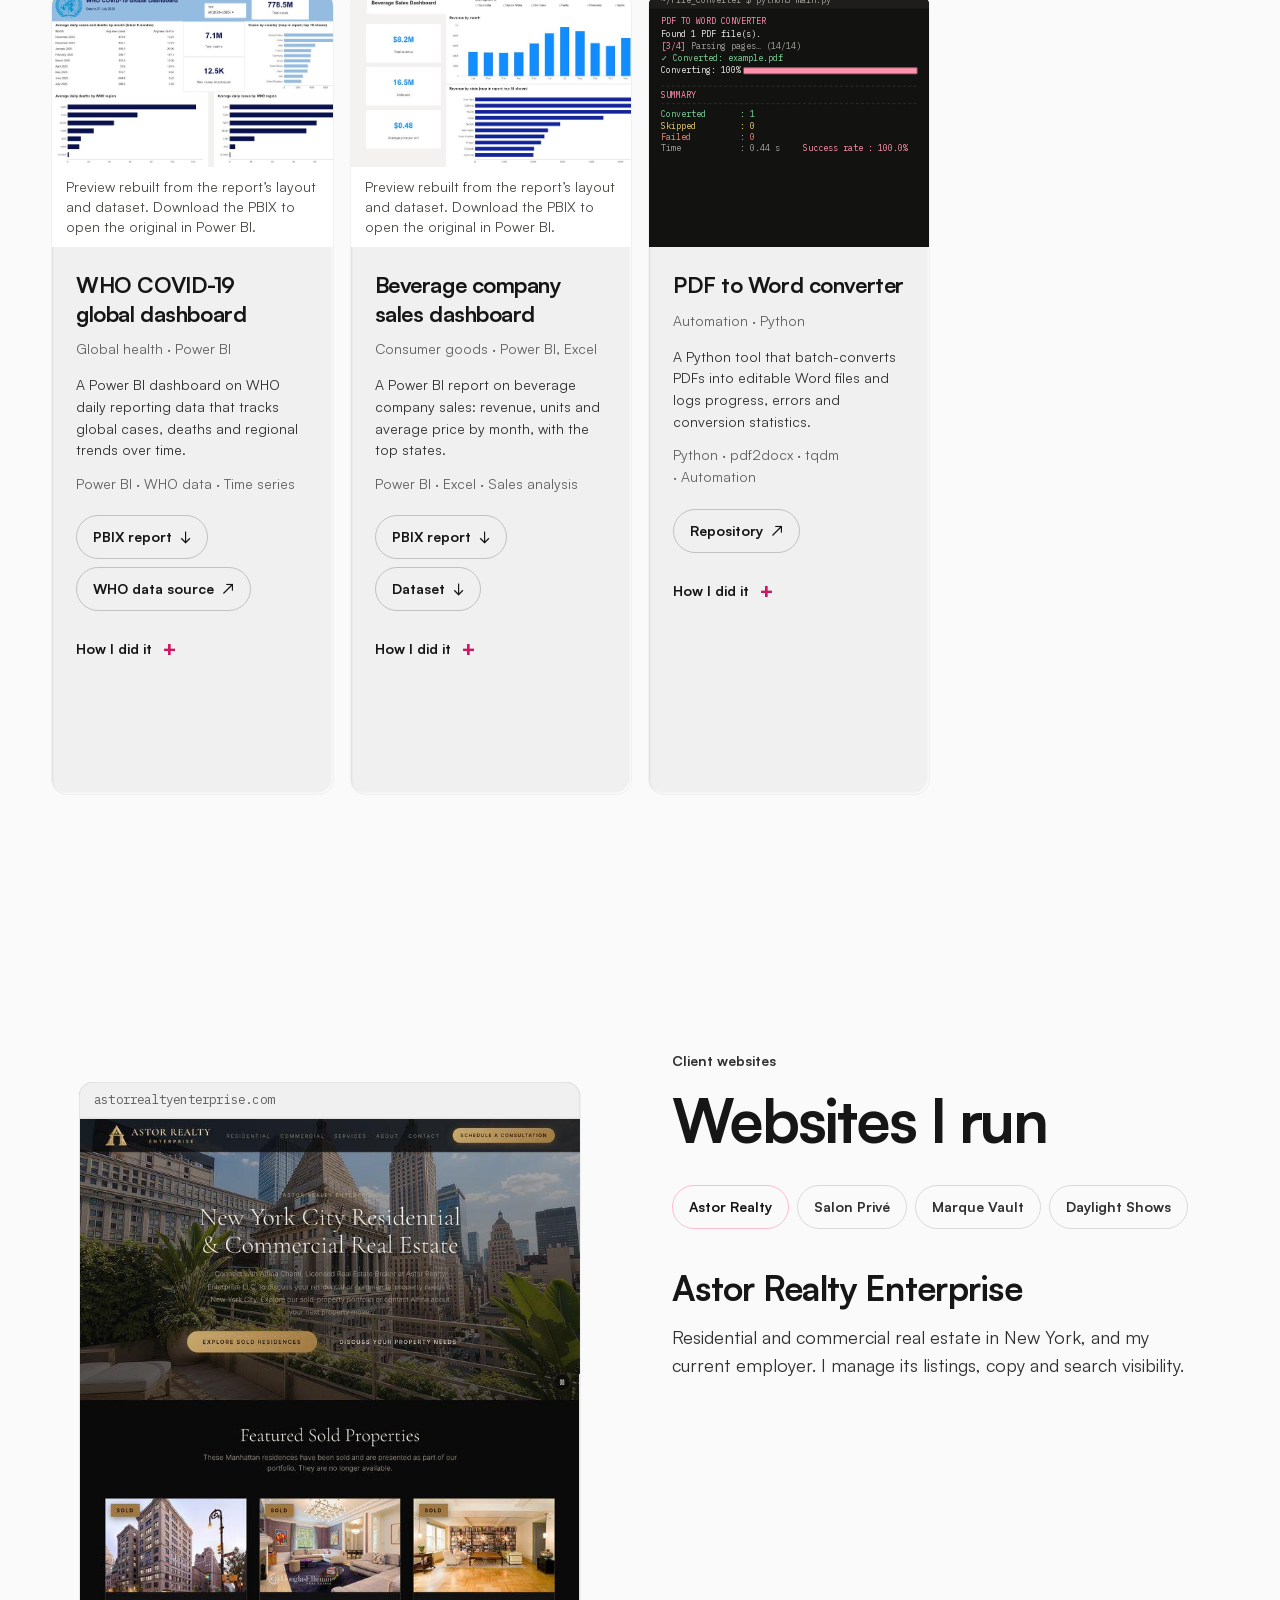
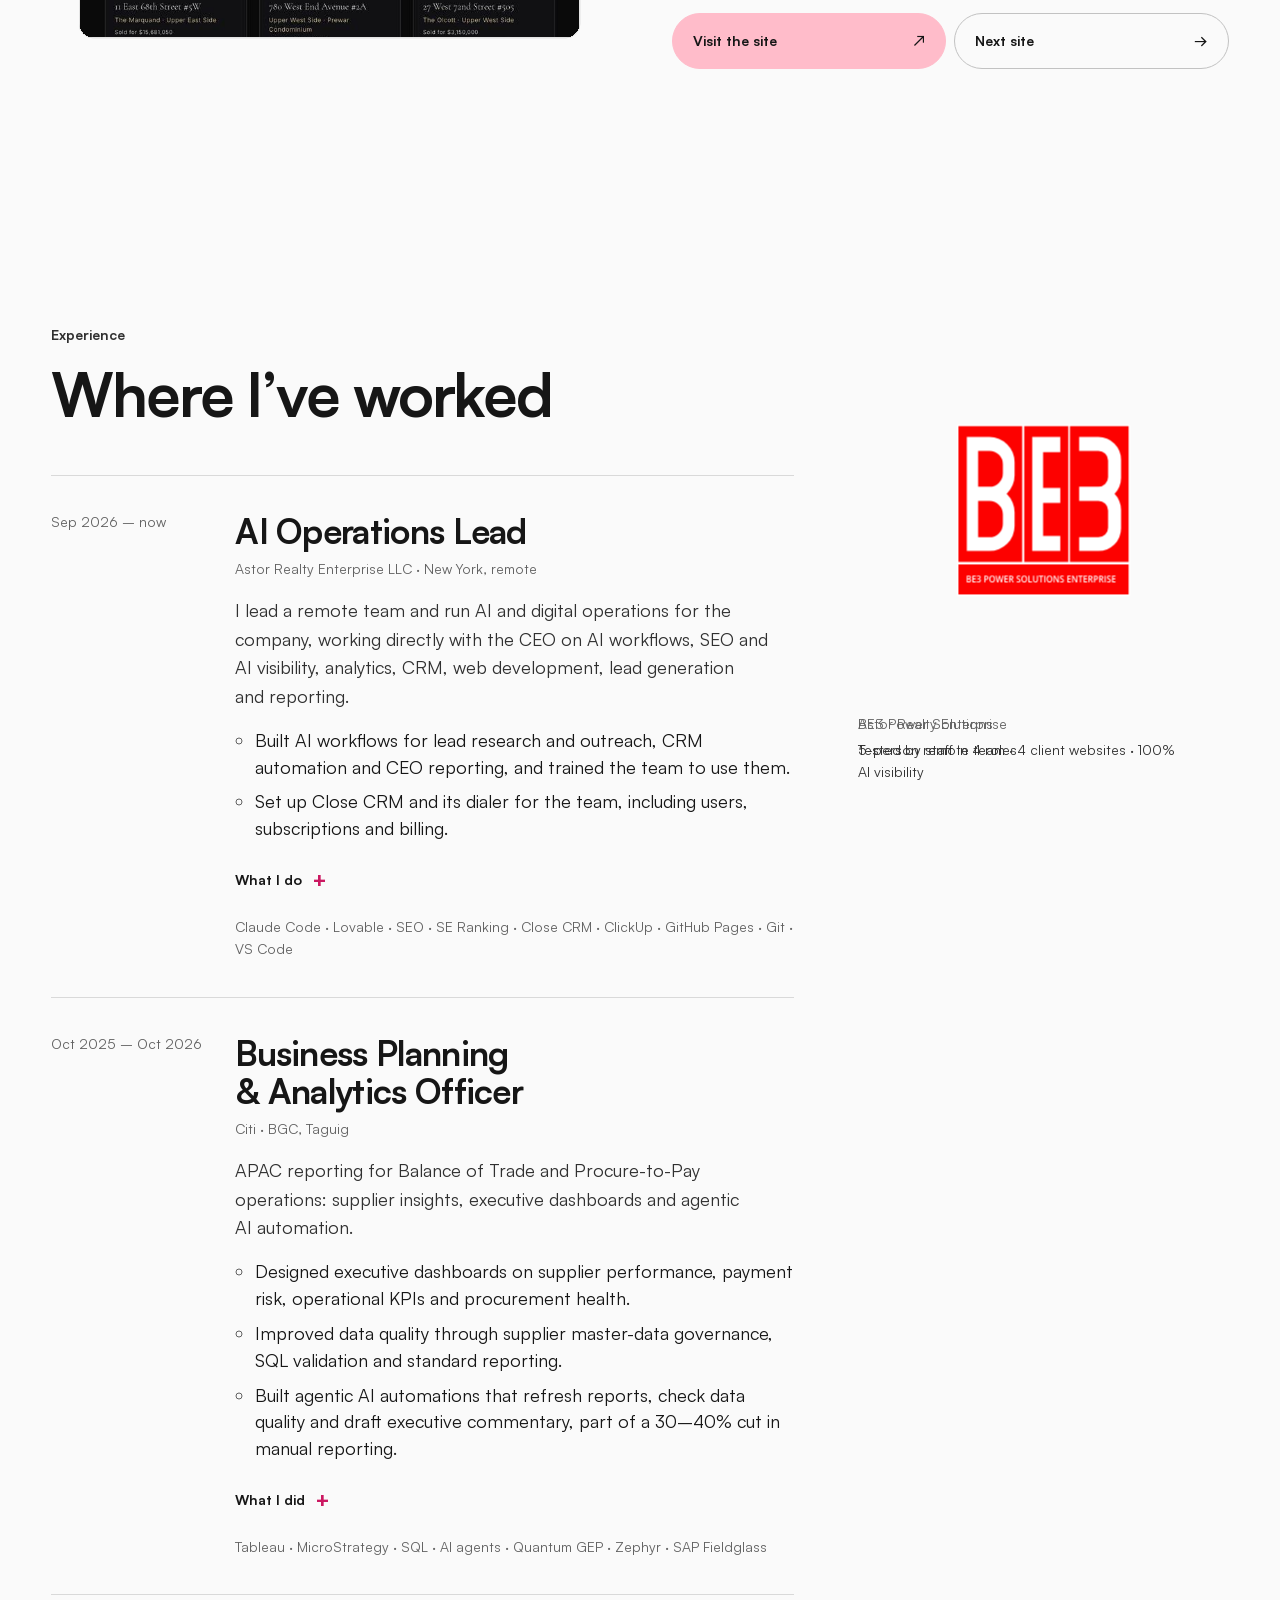
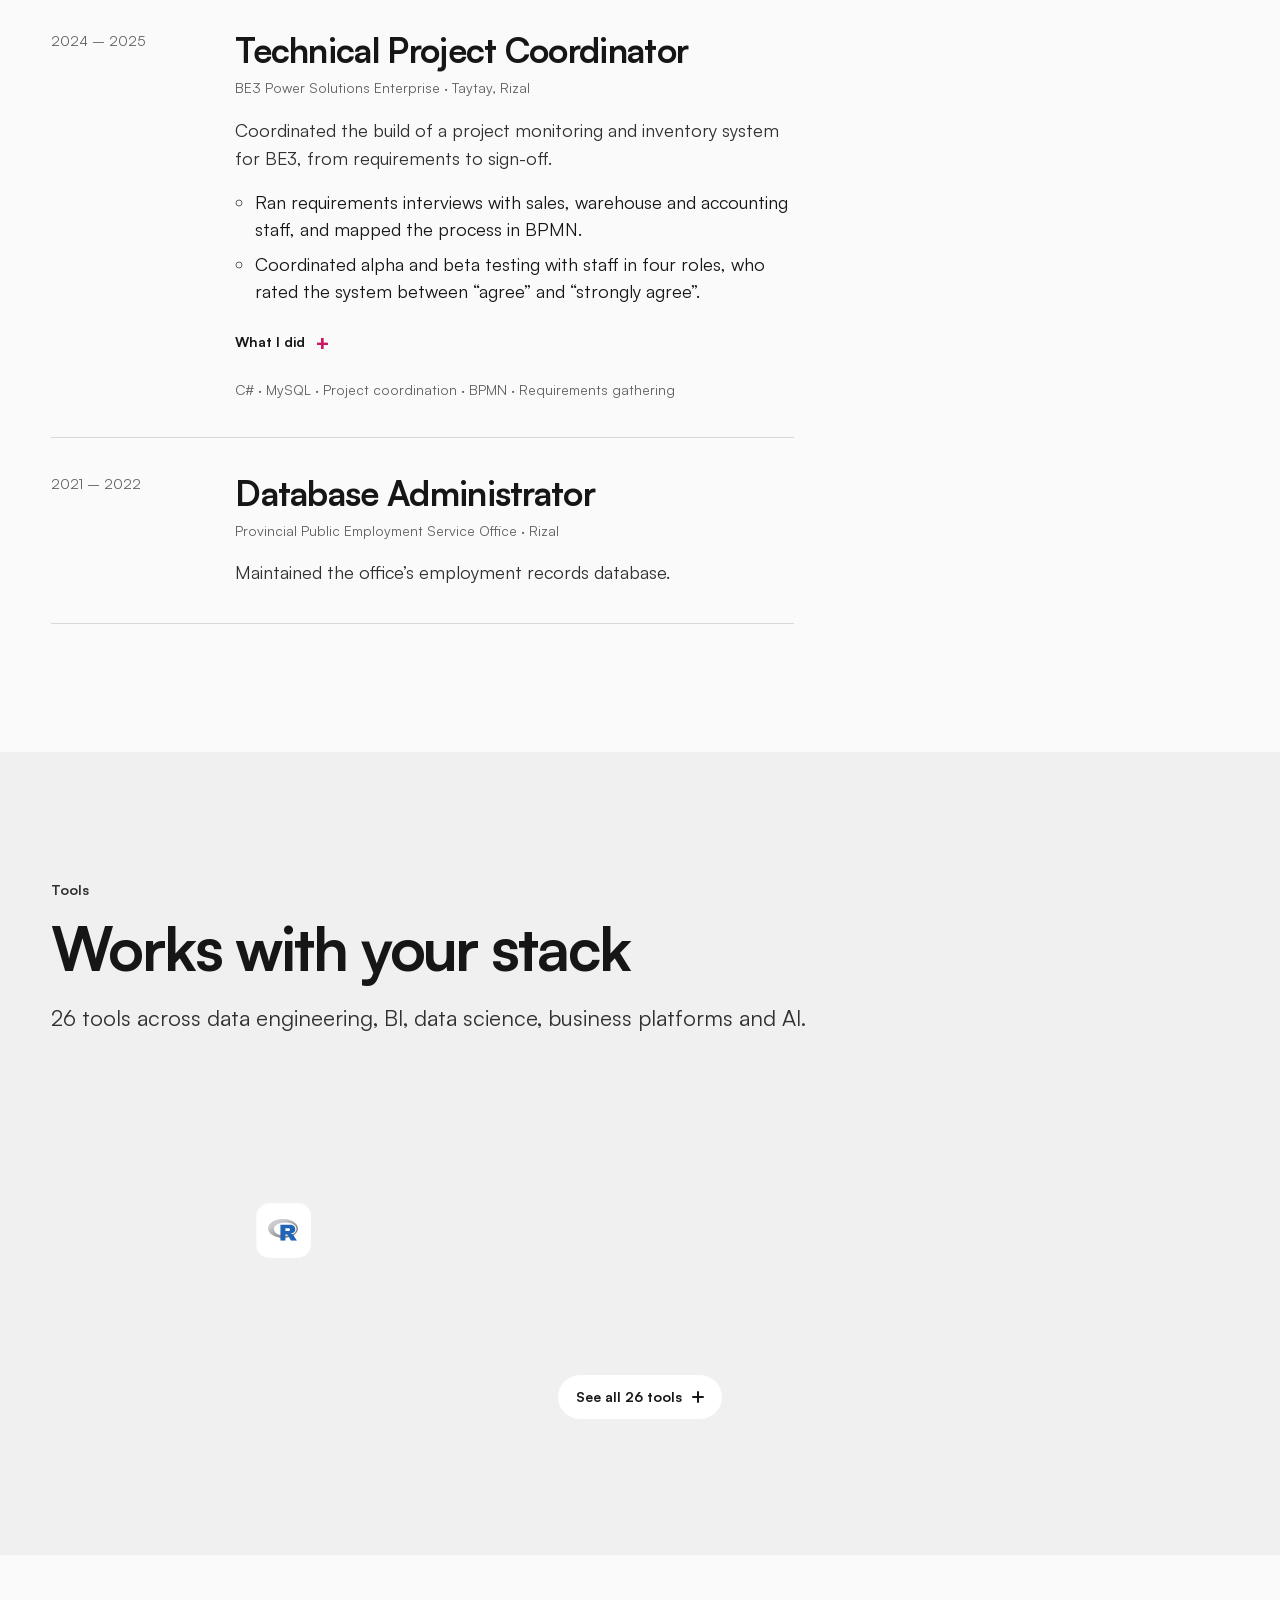
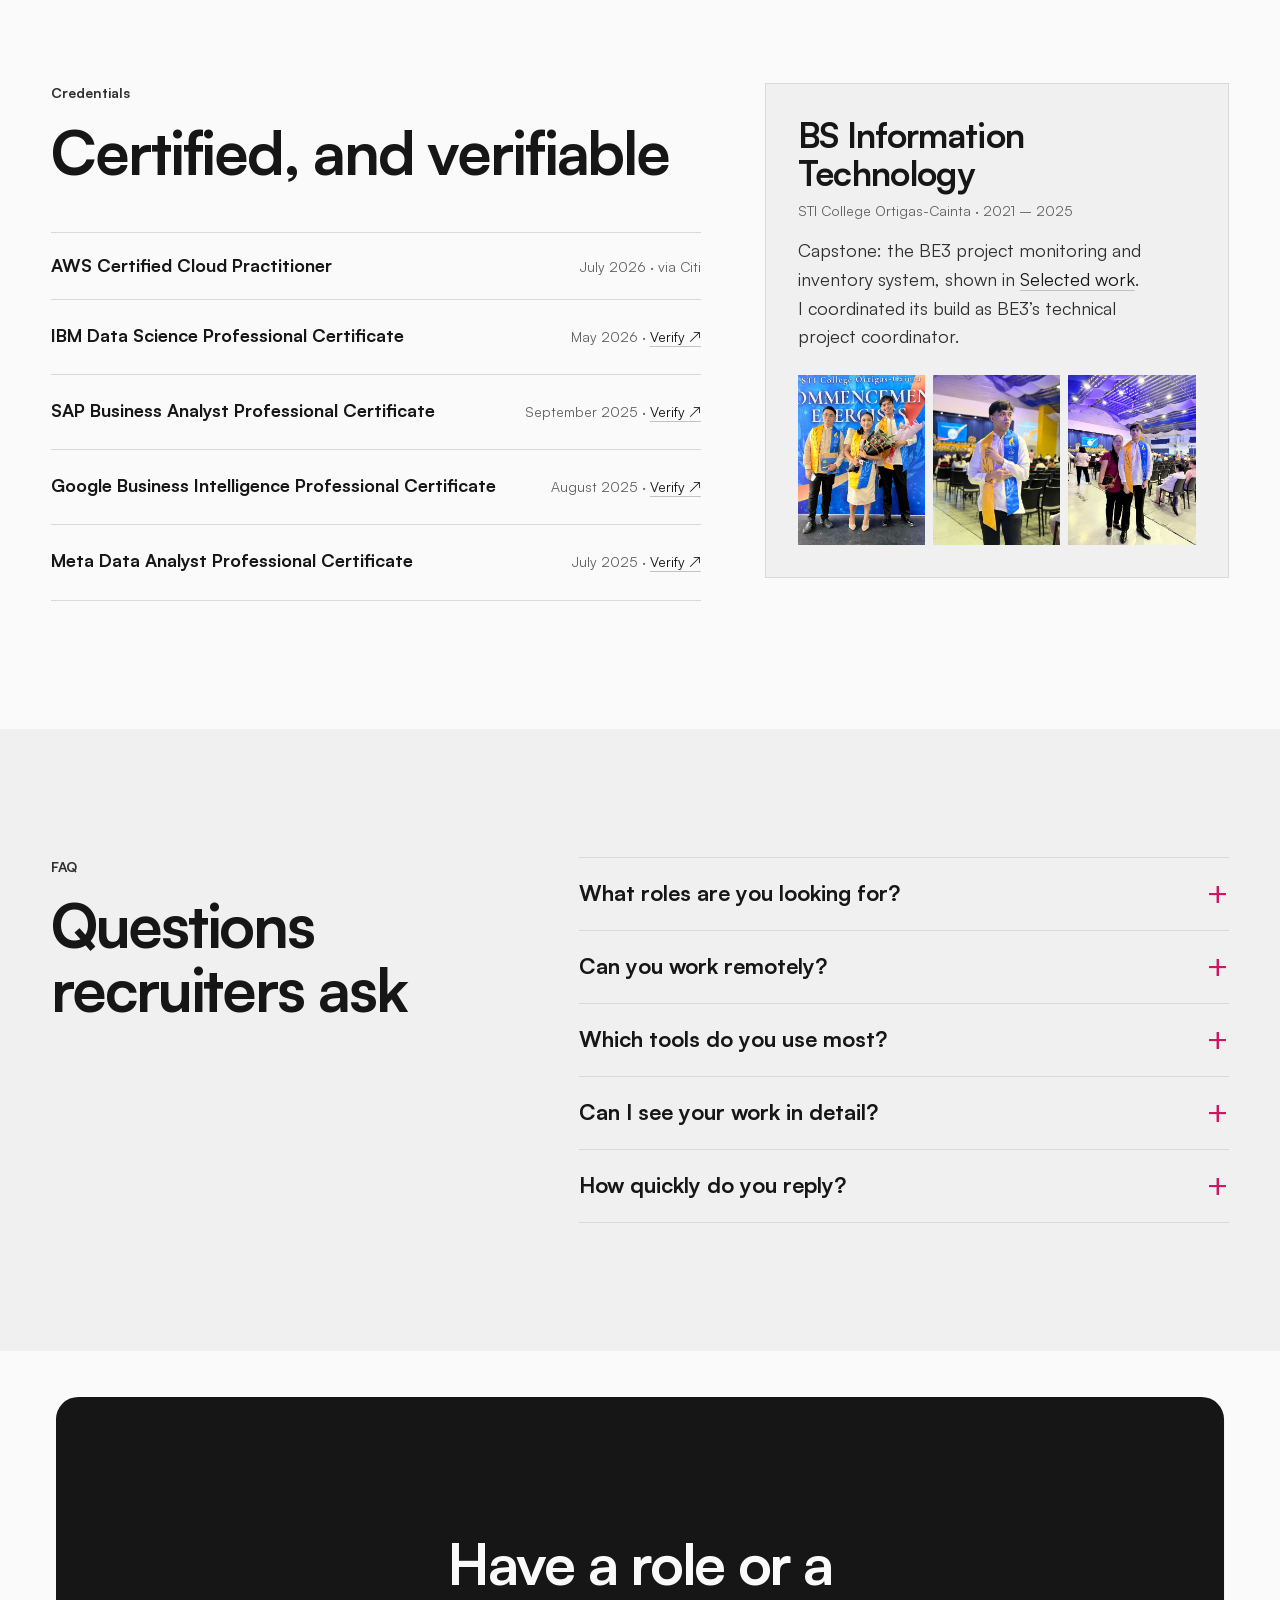
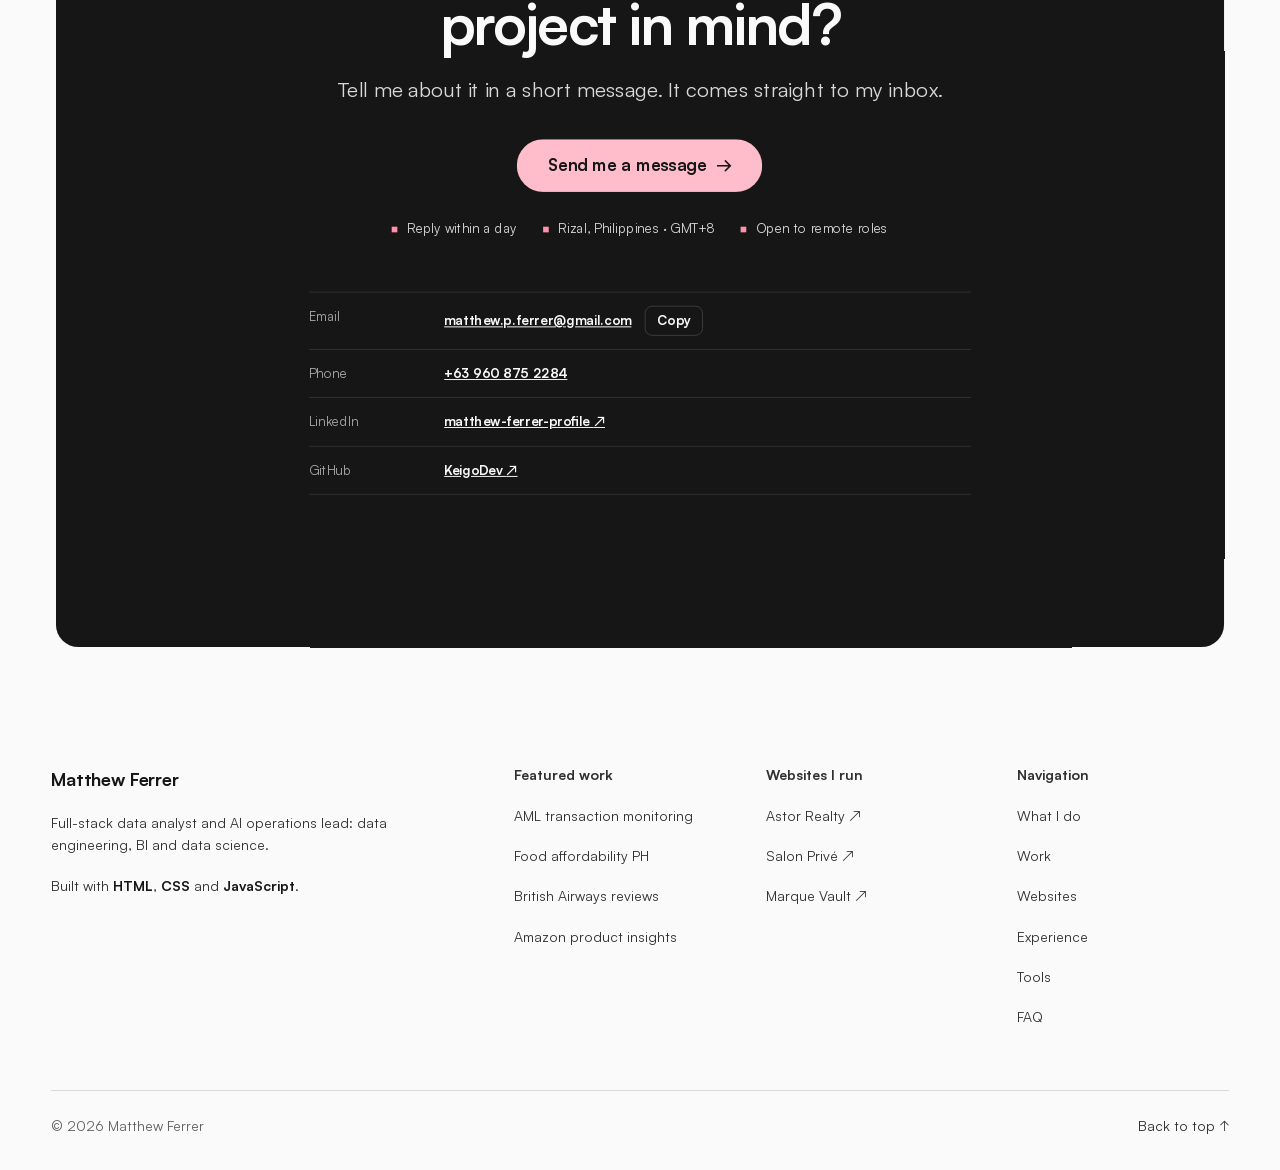
==== commit cb9c8ca5: "Add an n8n-style Work panel to the top navigation - "Work" opens a row of six project tiles under th" ====
--- a/index.html
+++ b/index.html
@@ -115,7 +115,19 @@
     <a class="brand" href="#top" aria-label="Matthew Ferrer, back to top"><img class="brand-face" src="assets/brand/face.png?v=2" alt="" width="40" height="40"><span class="brand-name">Matthew Ferrer</span></a>
     <nav class="nav-links" id="navLinks" aria-label="Main navigation">
       <a href="#services">What I do</a>
-      <a href="#work">Work</a>
+      <div class="nav-work">
+        <button class="nav-work-toggle" id="workToggle" type="button" aria-expanded="false" aria-controls="workPanel">Work <span class="nav-caret" aria-hidden="true"></span></button>
+        <div class="work-panel" id="workPanel">
+          <ul class="work-tiles" aria-label="Featured projects">
+            <li><a class="work-tile" href="#p-agentflow"><img src="assets/logos/n8n.svg" alt="" width="28" height="28" loading="lazy"><strong>AP Reporting Agent Flow</strong><span>Request to Excel report across 7 departments</span></a></li>
+            <li><a class="work-tile" href="#p-aml"><img src="assets/logos/sql.svg" alt="" width="28" height="28" loading="lazy"><strong>AML monitoring in SQL</strong><span>Fraud caught: 0.2% before, 99.5% after</span></a></li>
+            <li><a class="work-tile" href="#p-food"><img src="assets/logos/powerbi.svg" alt="" width="28" height="28" loading="lazy"><strong>Food affordability, PH</strong><span>Rice inflation from −17% to +20% in a year</span></a></li>
+            <li><a class="work-tile" href="#p-airways"><img src="assets/logos/tableau.svg" alt="" width="28" height="28" loading="lazy"><strong>British Airways reviews</strong><span>7 service ratings, 5 filters, one view</span></a></li>
+            <li><a class="work-tile" href="#p-amazon"><img src="assets/logos/sql.svg" alt="" width="28" height="28" loading="lazy"><strong>Amazon product insights</strong><span>1,464 products cleaned in MySQL</span></a></li>
+            <li><a class="work-tile" href="#work"><span class="work-all" aria-hidden="true">→</span><strong>All 12 projects</strong><span>Every project with its tools and results</span></a></li>
+          </ul>
+        </div>
+      </div>
       <a href="#experience">Experience</a>
       <a href="#skills">Tools</a>
       <a href="#faq">FAQ</a>
--- a/css/style.css
+++ b/css/style.css
@@ -388,7 +388,8 @@
   gap: 28px;
 }
 
-.nav-links a {
+.nav-links > a,
+.nav-work-toggle {
   padding: 10px 0;
   color: var(--muted);
   font-size: var(--step-small);
@@ -396,9 +397,116 @@
   transition: color .25s var(--ease);
 }
 
-.nav-links a:hover,
-.nav-links a.active {
-  color: var(--ink);
+.nav-links > a:hover,
+.nav-links > a.active,
+.nav-work-toggle:hover,
+.nav-work-toggle.active,
+.nav-work-toggle[aria-expanded="true"] {
+  color: var(--ink);
+}
+
+/* Work: after n8n.io's product menu, a row of project tiles under the bar. Each tile is the project's
+   main tool, its name and its result, and jumps to its card. It opens on click (mouse, touch and
+   keyboard alike) and closes on Esc, outside clicks, a tile, or scrolling down. */
+.nav-work-toggle {
+  display: inline-flex;
+  align-items: center;
+  gap: 6px;
+  border: 0;
+  font: inherit;
+  font-size: var(--step-small);
+  cursor: pointer;
+}
+
+.nav-caret {
+  width: 6px;
+  height: 6px;
+  border-right: 1.5px solid currentColor;
+  border-bottom: 1.5px solid currentColor;
+  transform: translateY(-2px) rotate(45deg);
+  transition: transform .25s var(--ease);
+}
+
+.nav-work-toggle[aria-expanded="true"] .nav-caret {
+  transform: translateY(1px) rotate(-135deg);
+}
+
+.work-panel {
+  position: absolute;
+  inset: 100% 0 auto;
+  padding: 4px var(--margin) 20px;
+  background: var(--bg);
+  box-shadow: 0 18px 30px -24px rgba(0, 0, 0, .35);
+}
+
+.js .work-panel {
+  visibility: hidden;
+  opacity: 0;
+  transform: translateY(-6px);
+  transition: opacity .2s var(--ease), transform .2s var(--ease), visibility .2s;
+}
+
+.js .work-panel.is-open {
+  visibility: visible;
+  opacity: 1;
+  transform: none;
+}
+
+.work-tiles {
+  display: grid;
+  grid-template-columns: repeat(6, minmax(0, 1fr));
+  gap: 10px;
+  max-width: var(--max);
+  margin: 0 auto;
+  list-style: none;
+}
+
+.work-tile {
+  display: grid;
+  justify-items: center;
+  align-content: start;
+  gap: 8px;
+  height: 100%;
+  padding: 22px 14px 20px;
+  border-radius: var(--radius-card);
+  background: var(--surface);
+  box-shadow: var(--emboss); /* taste-skill-ignore */
+  color: var(--ink);
+  text-align: center;
+  text-decoration: none;
+  transition: box-shadow .3s var(--ease);
+}
+
+.work-tile:hover,
+.work-tile:focus-visible {
+  box-shadow: var(--emboss), var(--ring); /* taste-skill-ignore */
+  outline: none;
+}
+
+.work-tile img,
+.work-all {
+  width: 28px;
+  height: 28px;
+  margin-bottom: 6px;
+}
+
+.work-all {
+  display: grid;
+  place-items: center;
+  border-radius: 50%;
+  background: var(--accent);
+  font-weight: 700;
+}
+
+.work-tile strong {
+  font-size: 15px;
+  letter-spacing: -0.01em;
+}
+
+.work-tile span:last-child {
+  color: var(--dim);
+  font-size: 13px;
+  line-height: 1.35;
 }
 
 .nav-actions {
@@ -2527,7 +2635,8 @@
     visibility: visible;
   }
 
-  .nav-links a {
+  .nav-links > a,
+  .nav-work-toggle {
     padding: 14px 0;
     color: var(--ink);
     font-size: var(--step-lead);
@@ -2536,6 +2645,47 @@
   .nav-toggle {
     display: inline-flex;
     align-items: center;
+  }
+
+  /* Phone: inside the open menu the tiles become a list under Work. */
+  .nav-work-toggle {
+    width: 100%;
+  }
+
+  .work-panel {
+    position: static;
+    padding: 0;
+    box-shadow: none;
+  }
+
+  .js .work-panel {
+    display: none;
+  }
+
+  .js .work-panel.is-open {
+    display: block;
+  }
+
+  .work-tiles {
+    grid-template-columns: 1fr;
+    gap: 6px;
+    padding-bottom: 8px;
+  }
+
+  .work-tile {
+    grid-template-columns: 28px 1fr;
+    justify-items: start;
+    column-gap: 14px;
+    row-gap: 2px;
+    padding: 12px 14px;
+    text-align: left;
+  }
+
+  .work-tile img,
+  .work-all {
+    grid-row: span 2;
+    align-self: center;
+    margin: 0;
   }
 
   .hero-grid,
@@ -2636,7 +2786,8 @@
 /* In-page links: press, travel, arrive.
    1. A pink line draws under the link (and stays under the section being read). */
 
-.nav-links a,
+.nav-links > a,
+.nav-work-toggle,
 .foot-col a {
   background: linear-gradient(var(--accent-text), var(--accent-text)) no-repeat 0 calc(100% - 6px) / 0 1px;
   transition: color .25s var(--ease), background-size .45s var(--ease);
@@ -2646,9 +2797,12 @@
   background-position: 0 calc(100% - 2px);
 }
 
-.nav-links a:hover,
-.nav-links a:focus-visible,
-.nav-links a.active,
+.nav-links > a:hover,
+.nav-links > a:focus-visible,
+.nav-links > a.active,
+.nav-work-toggle:hover,
+.nav-work-toggle:focus-visible,
+.nav-work-toggle.active,
 .foot-col a:hover,
 .foot-col a:focus-visible {
   background-size: 100% 1px;
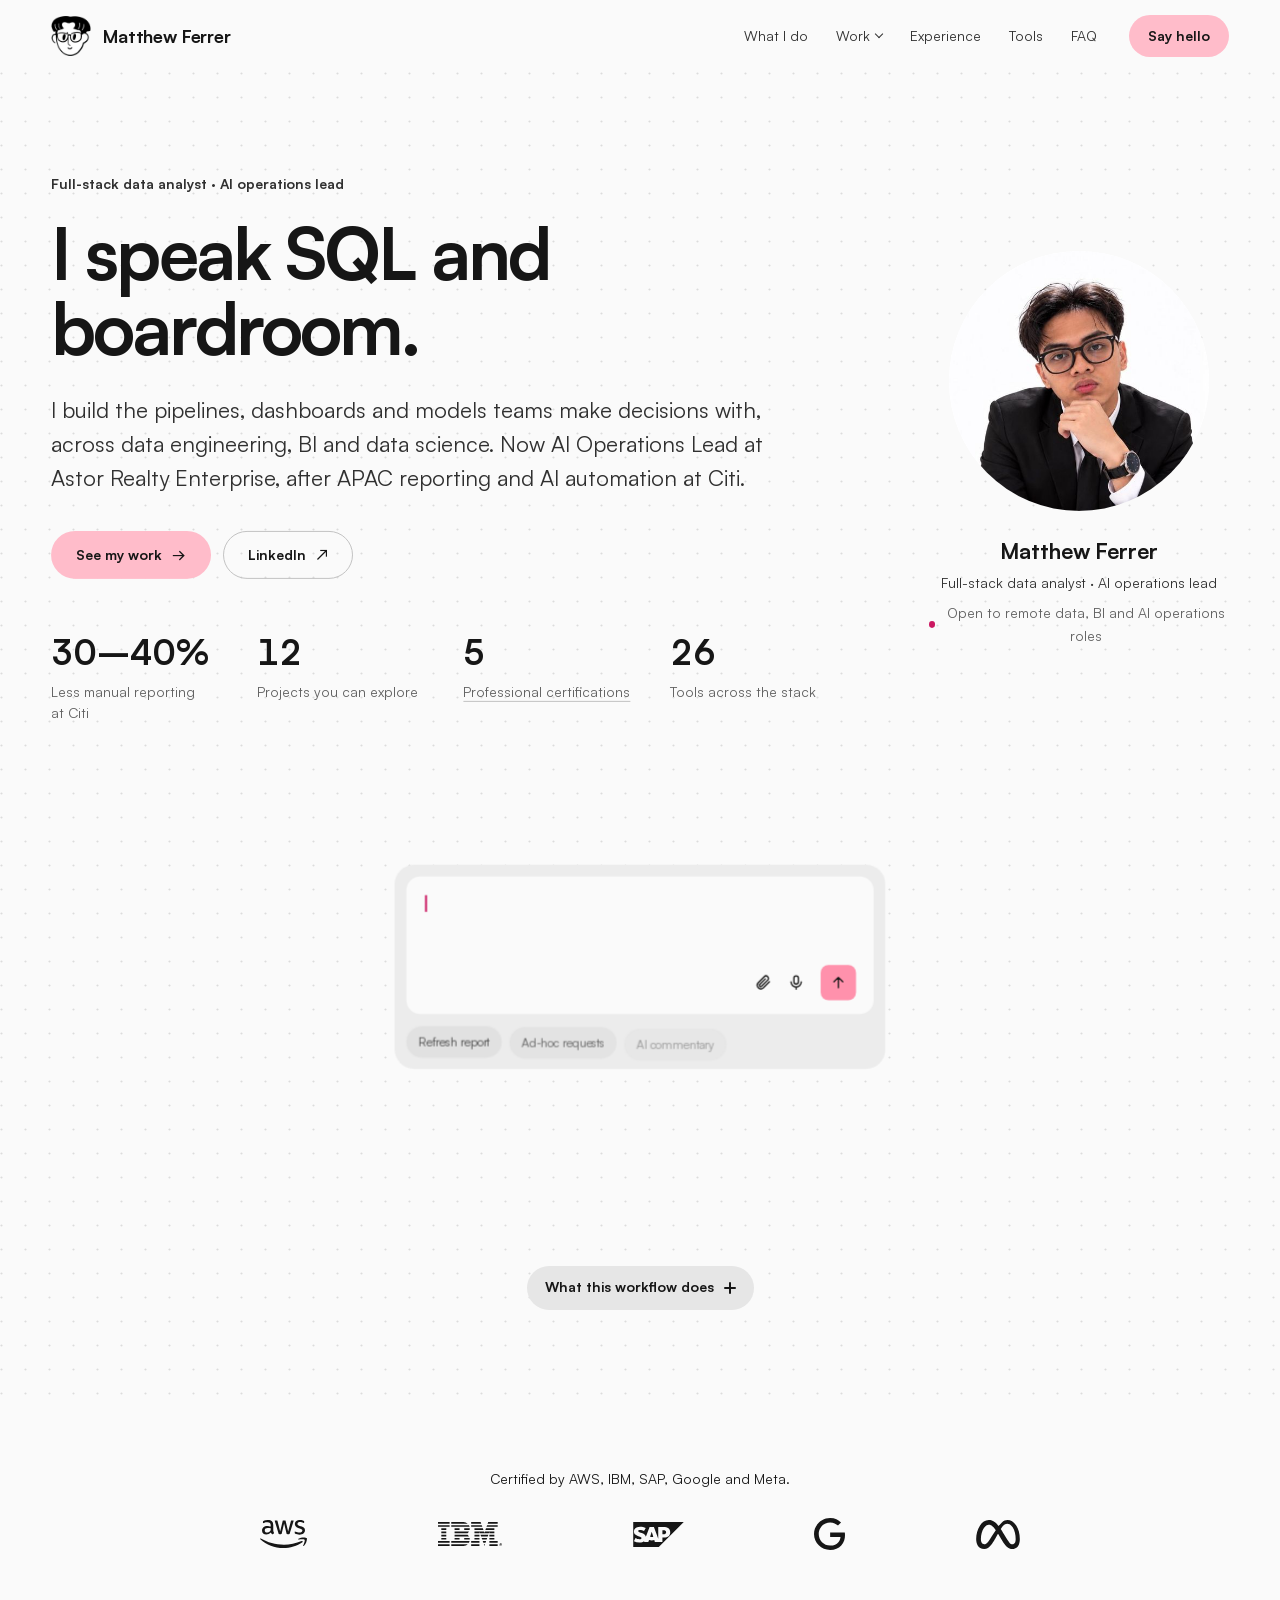
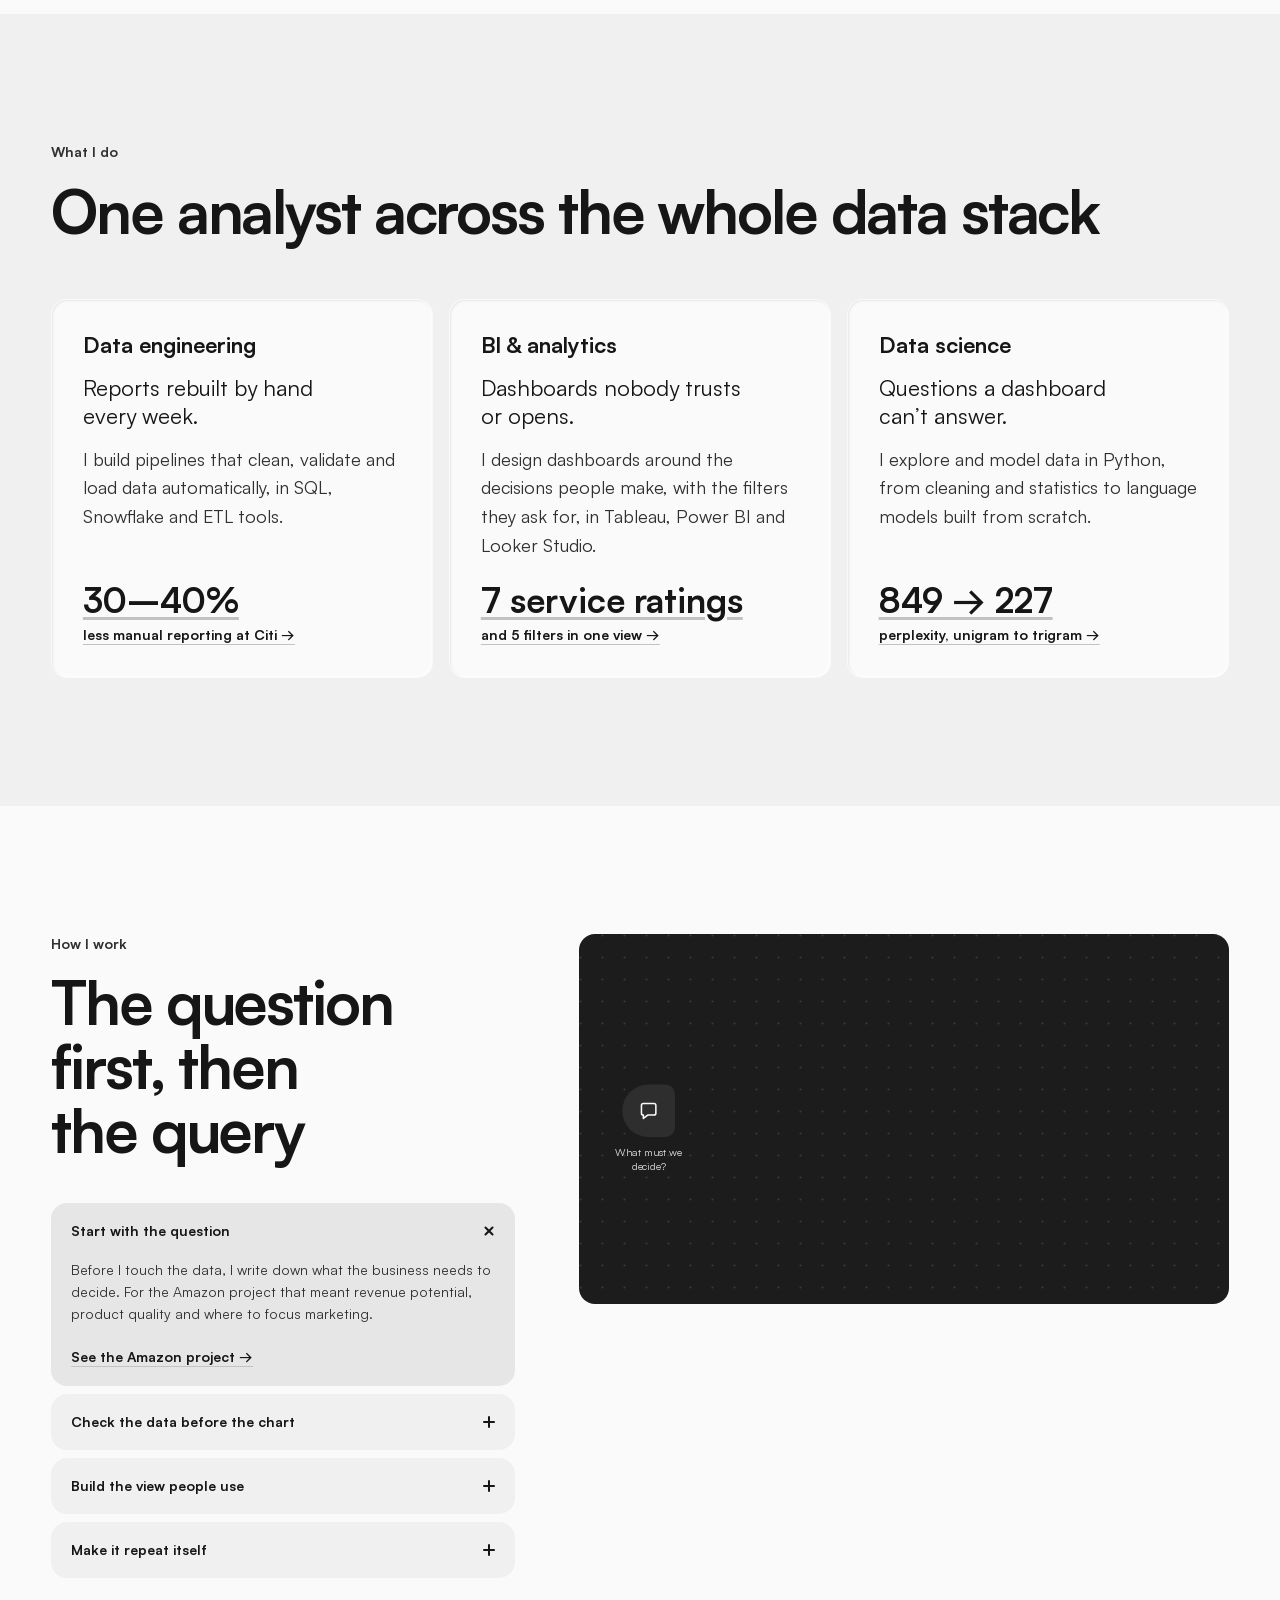
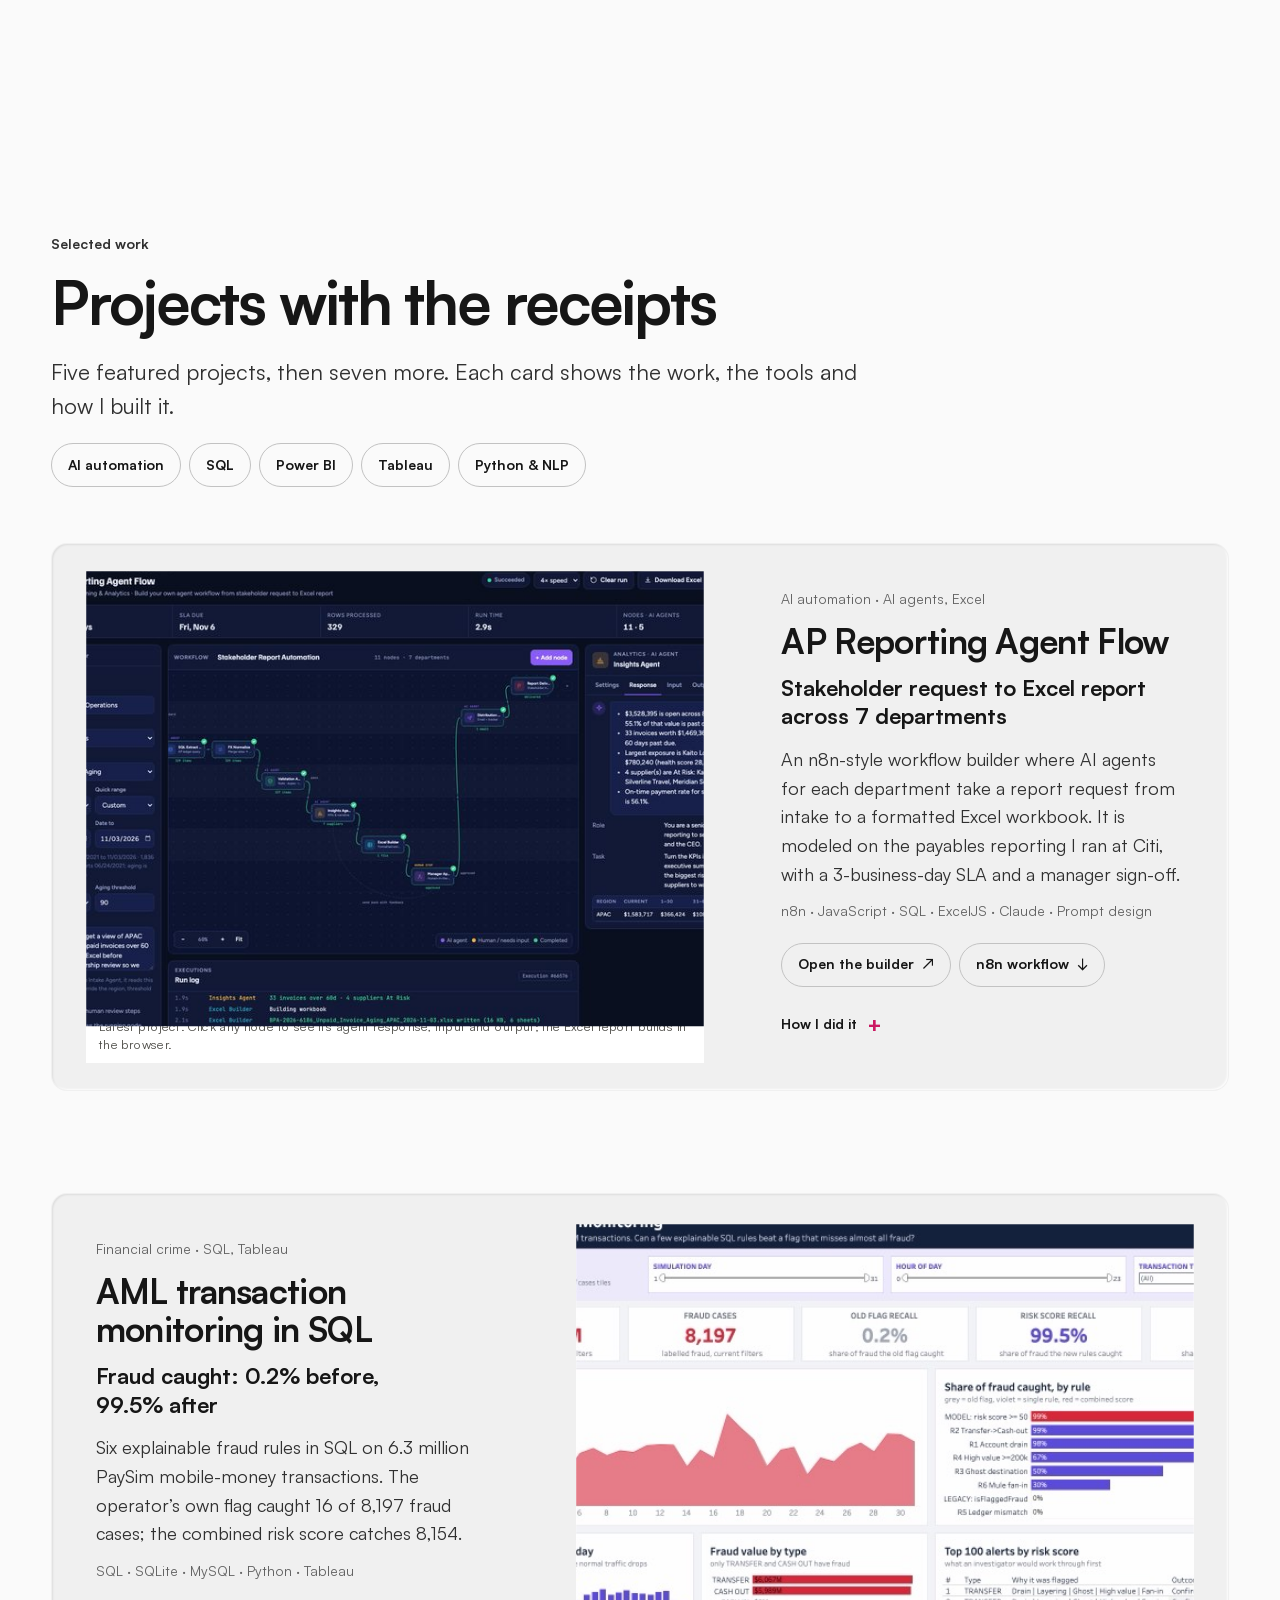
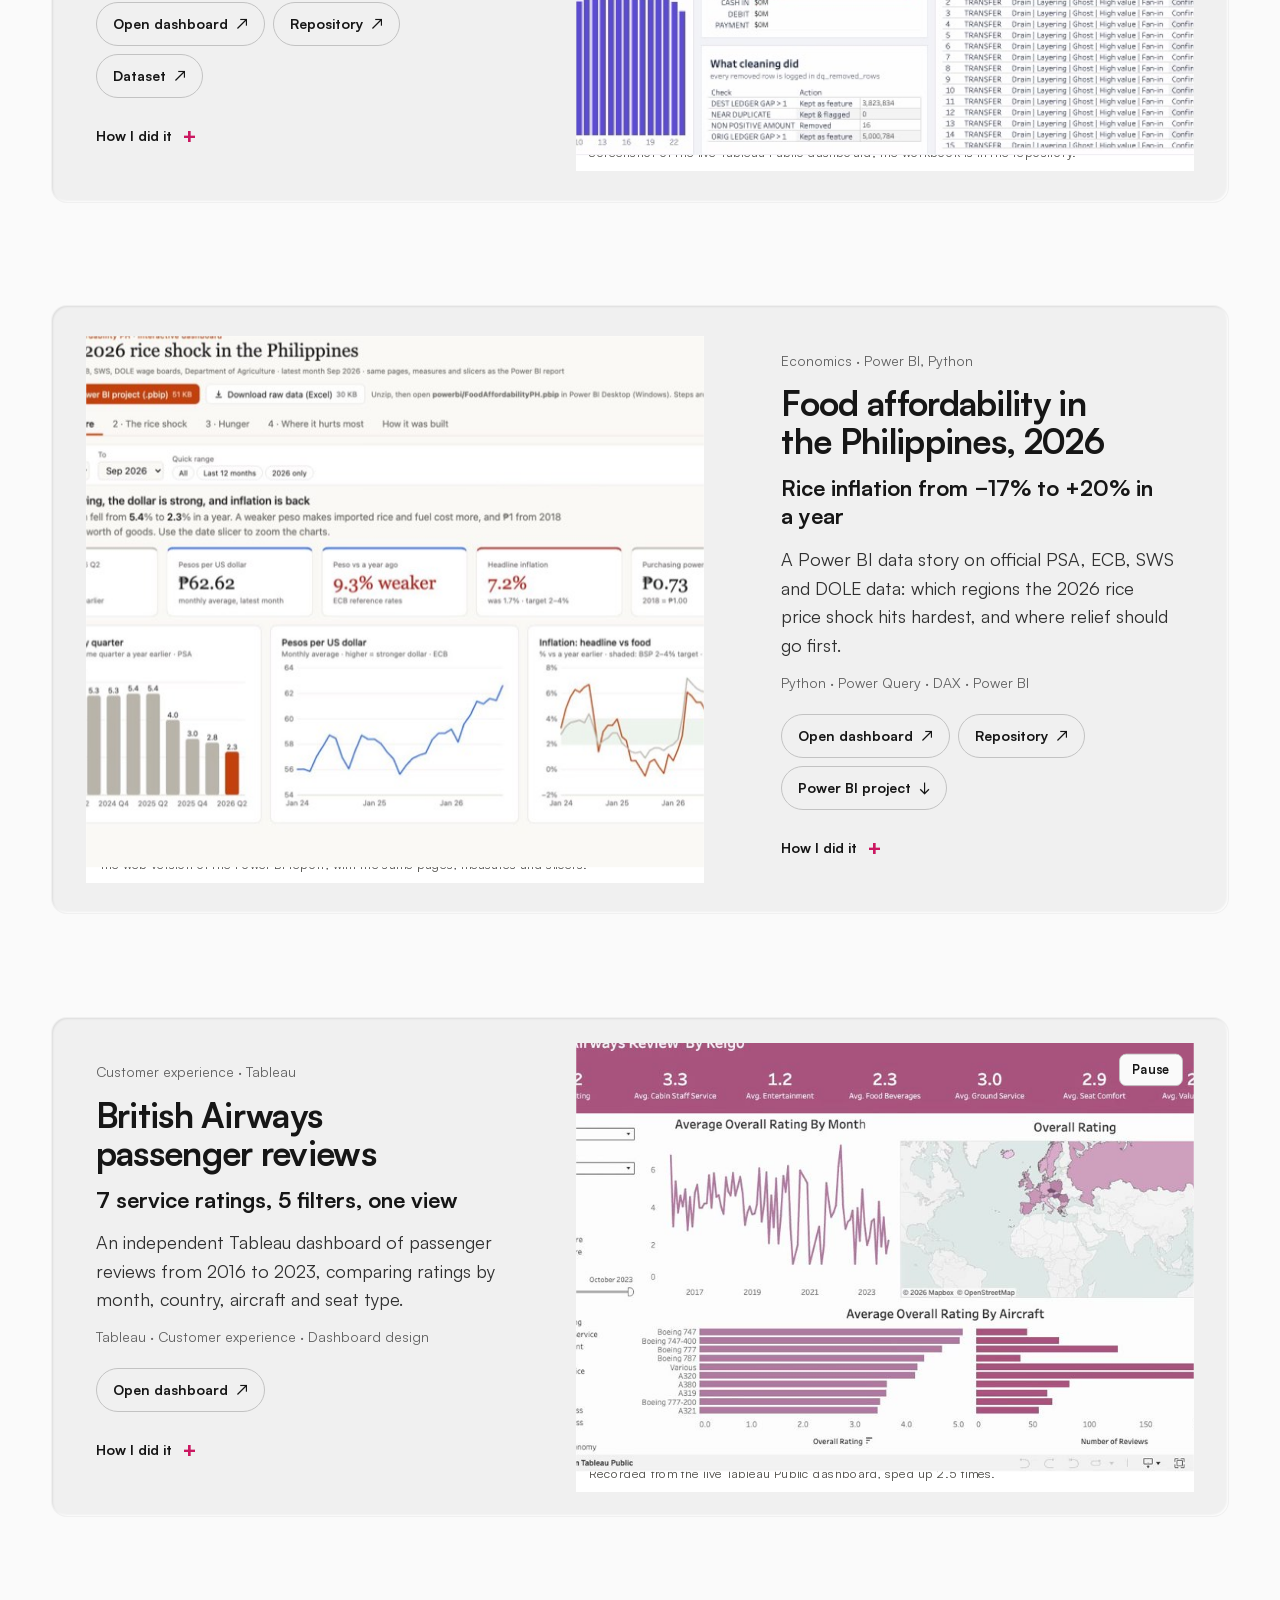
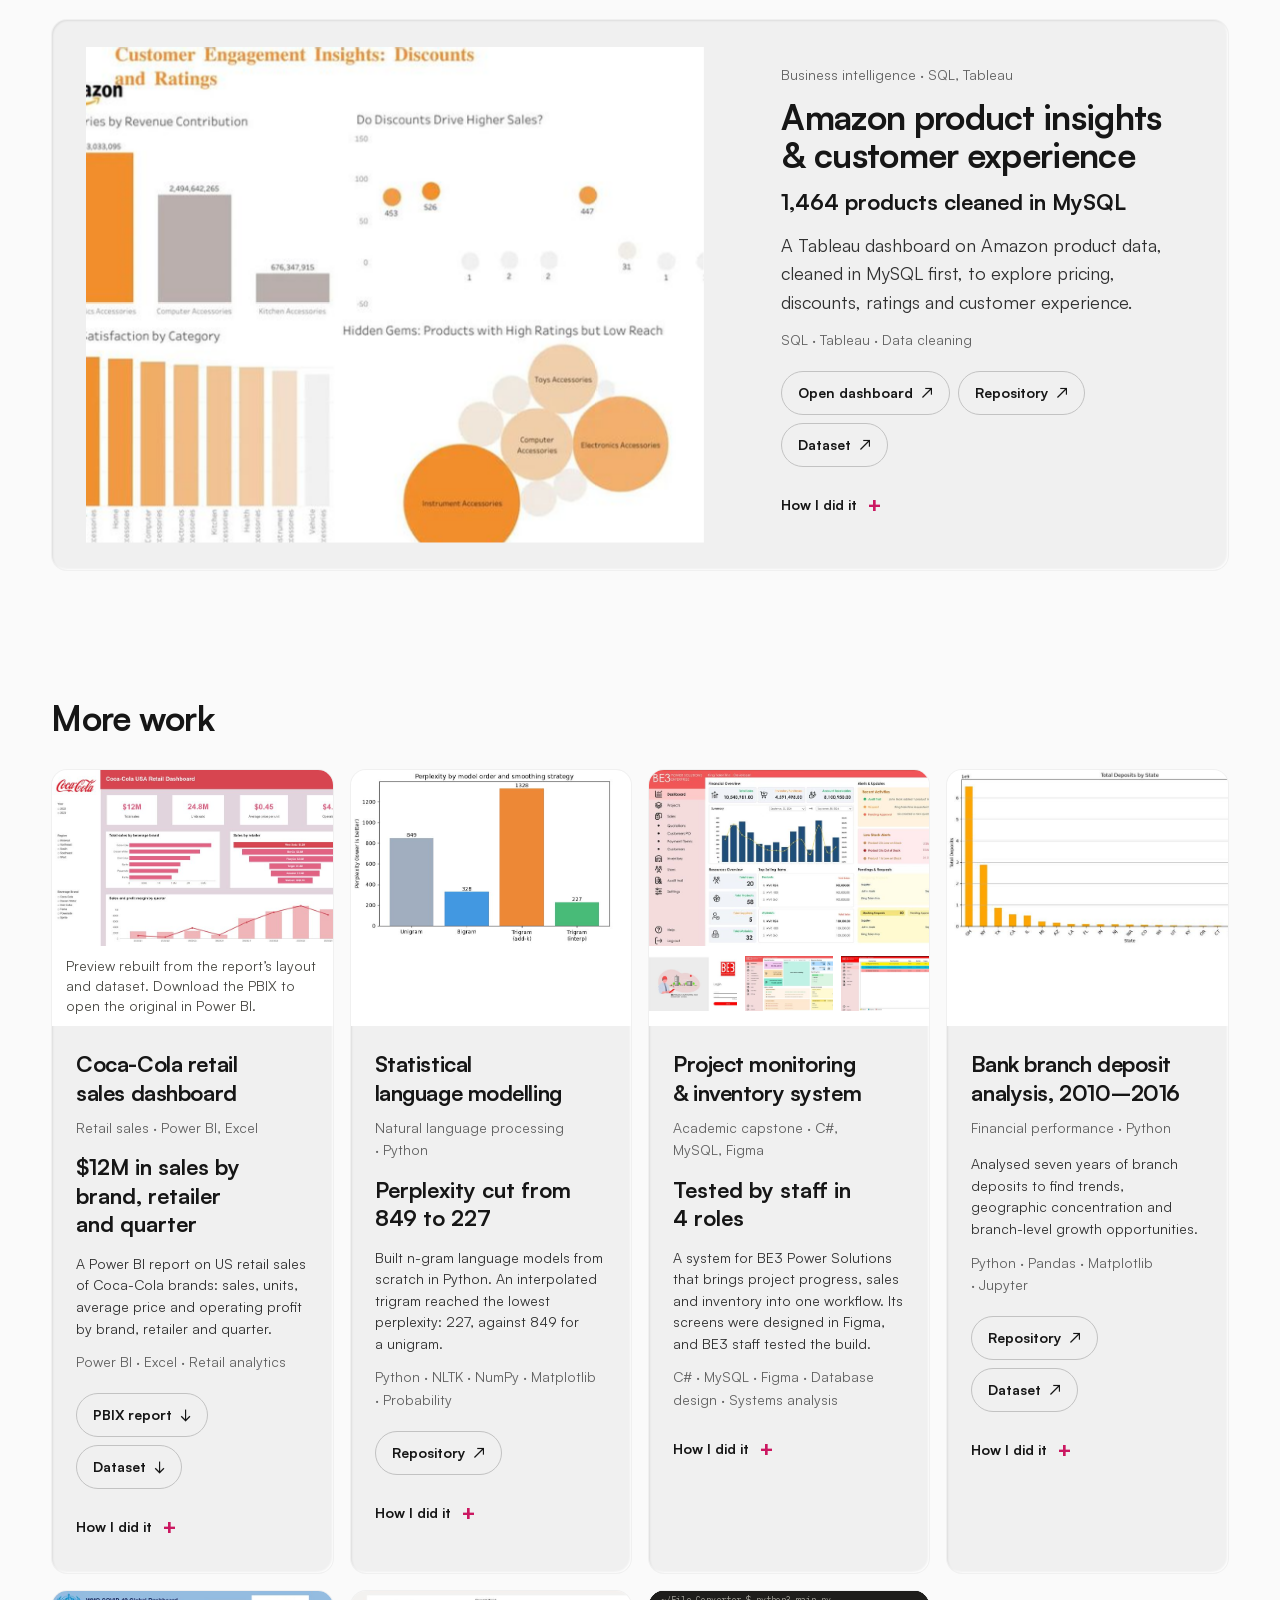
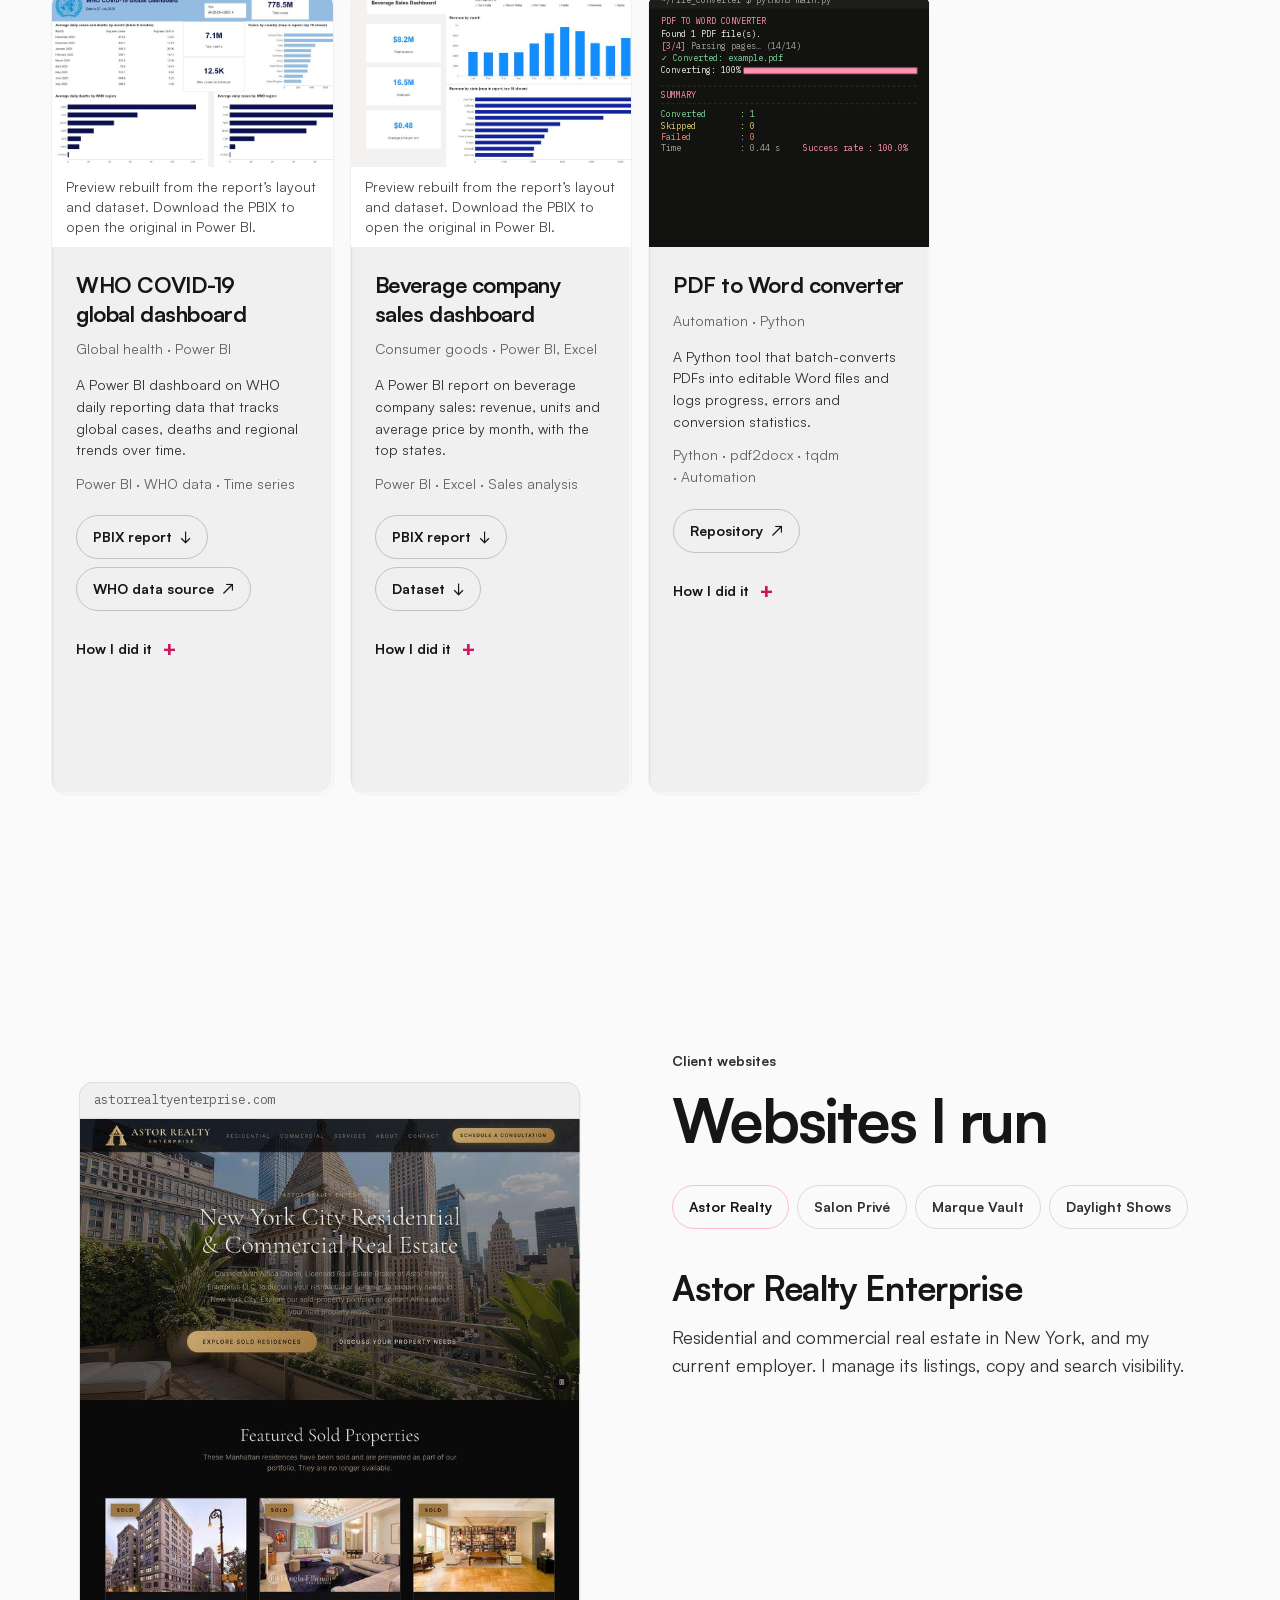
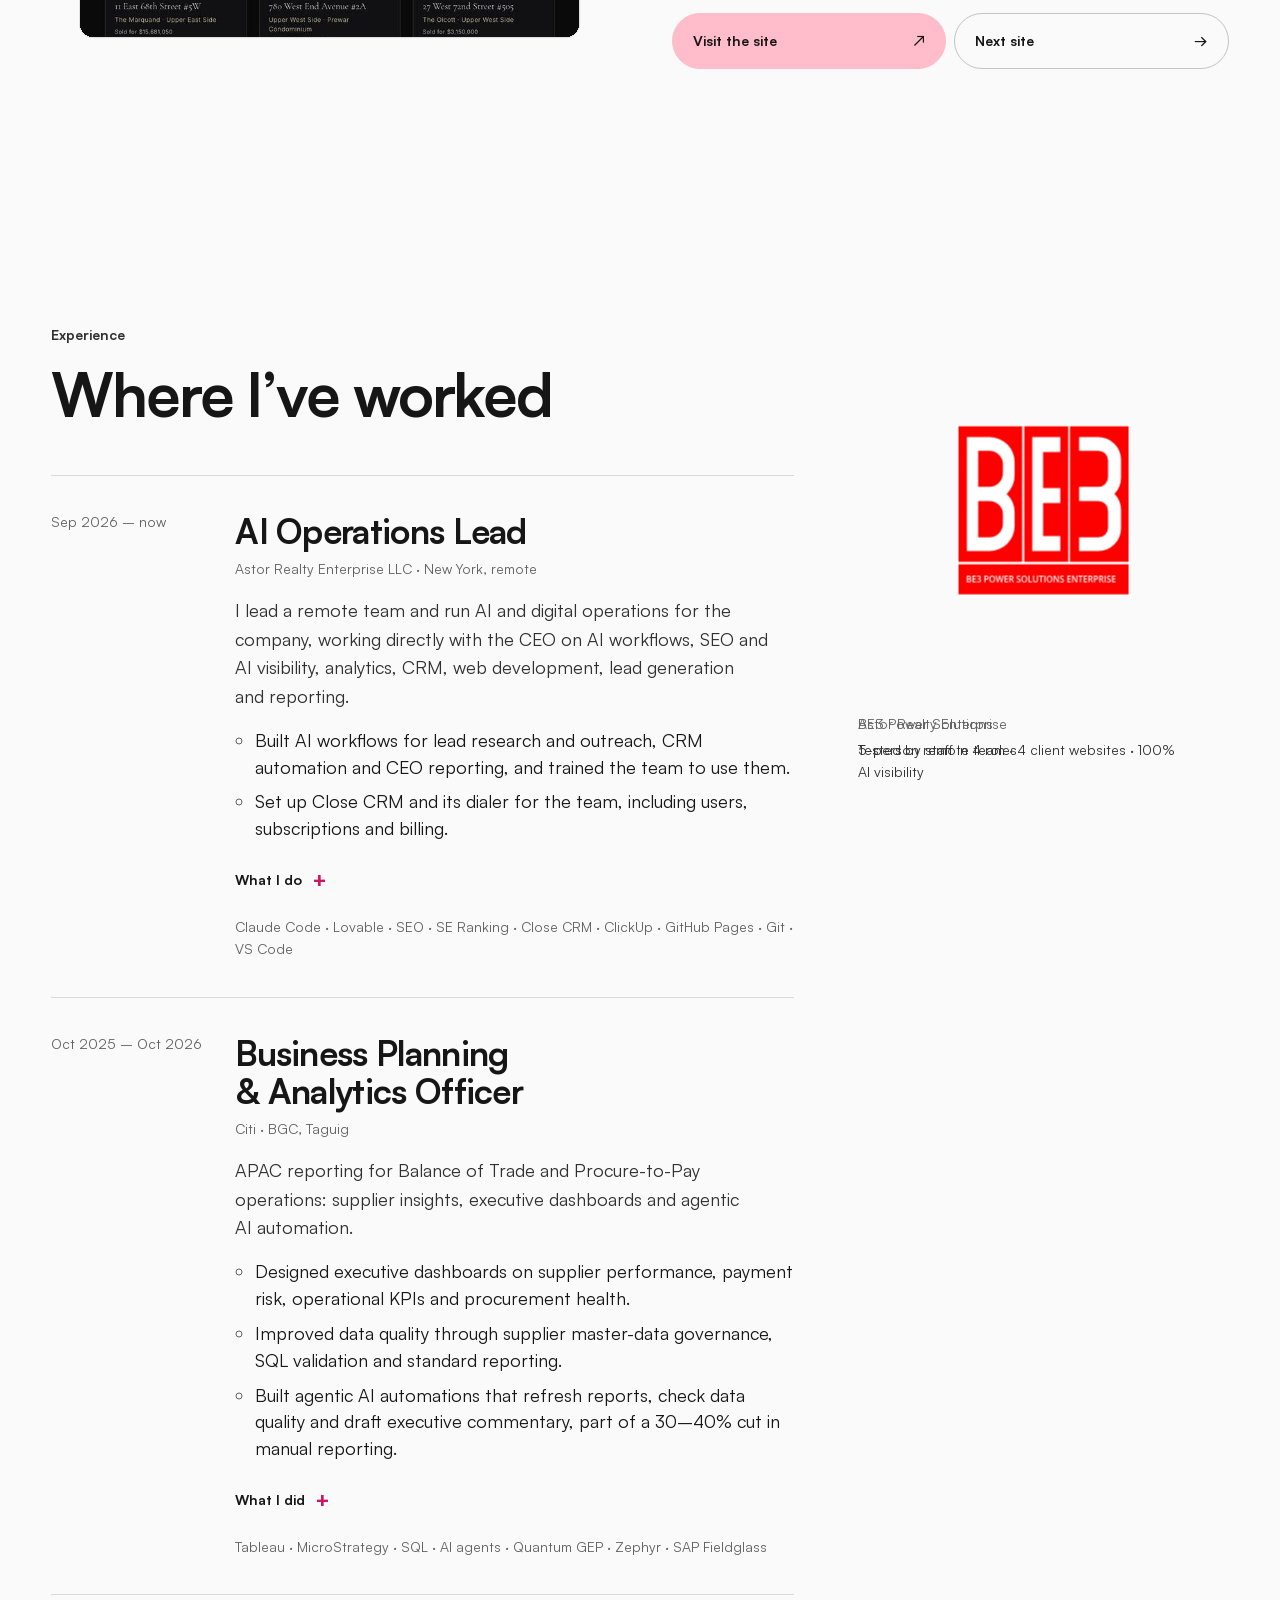
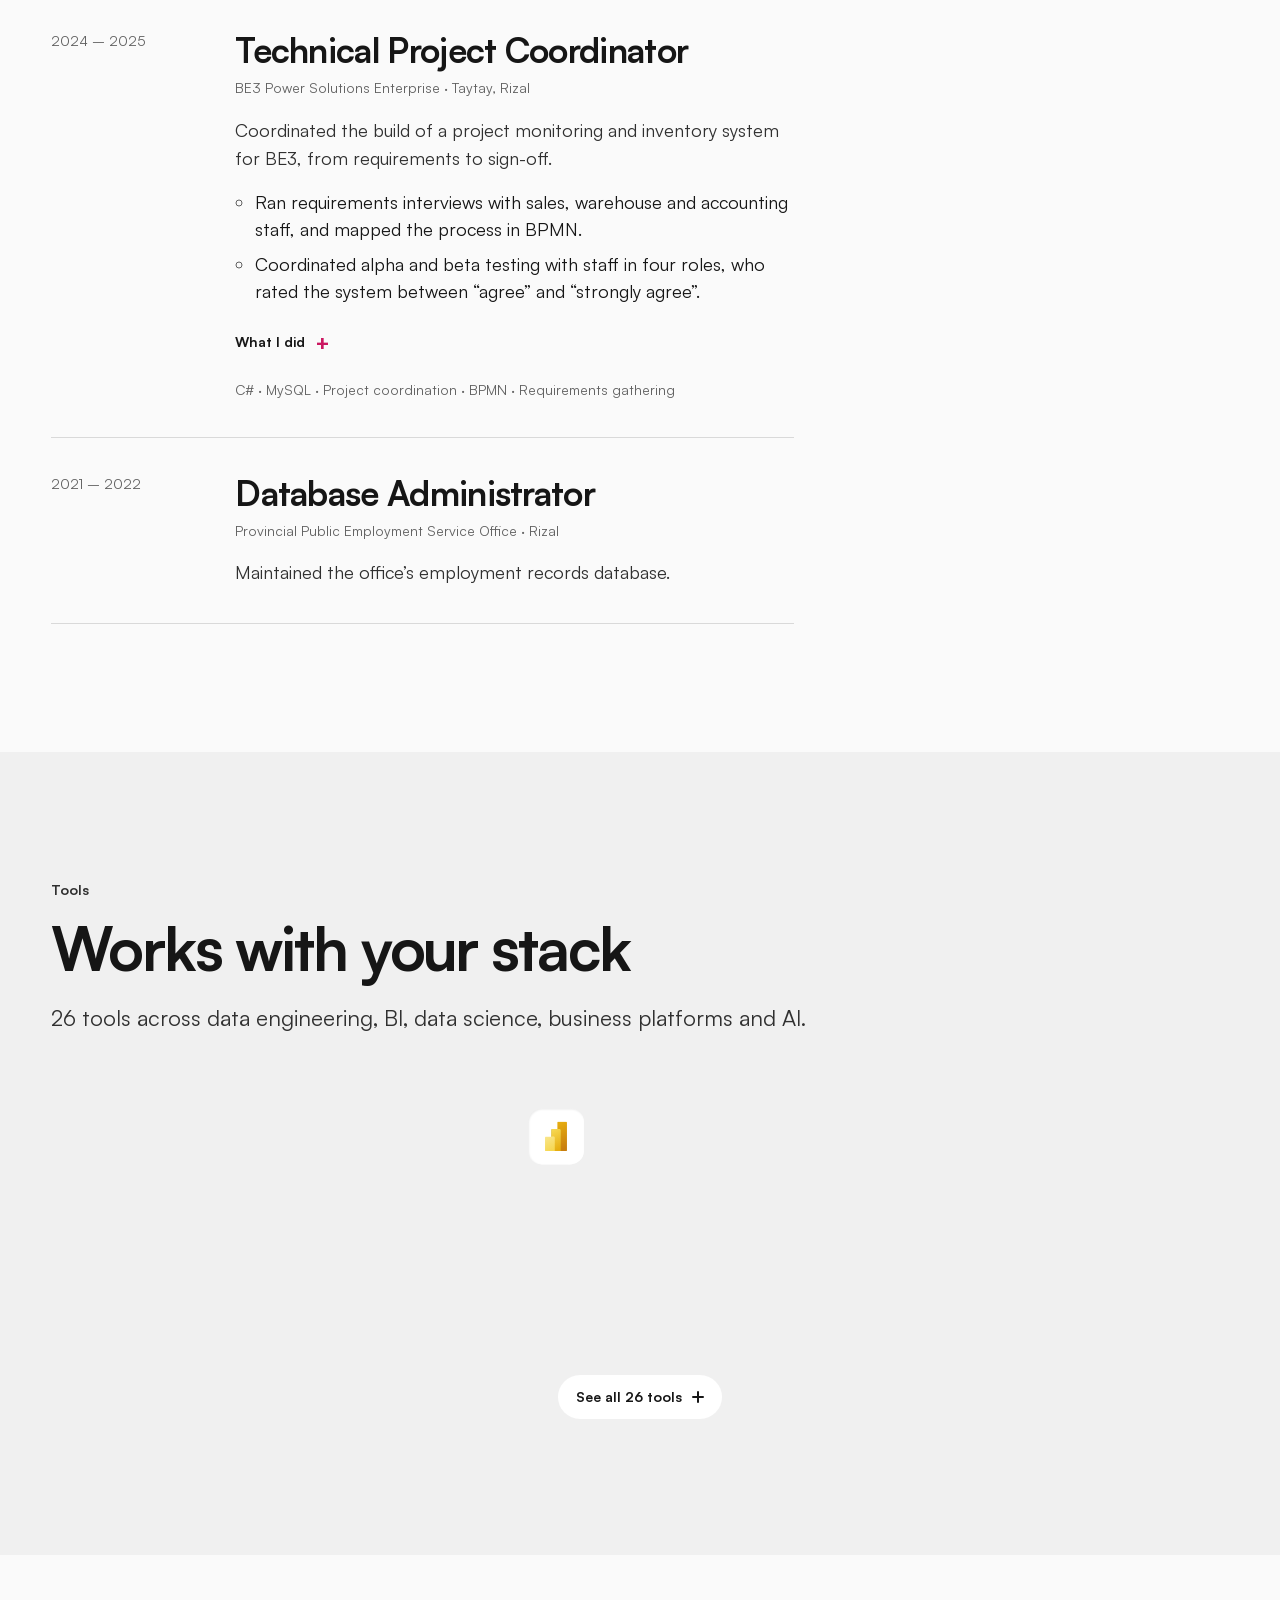
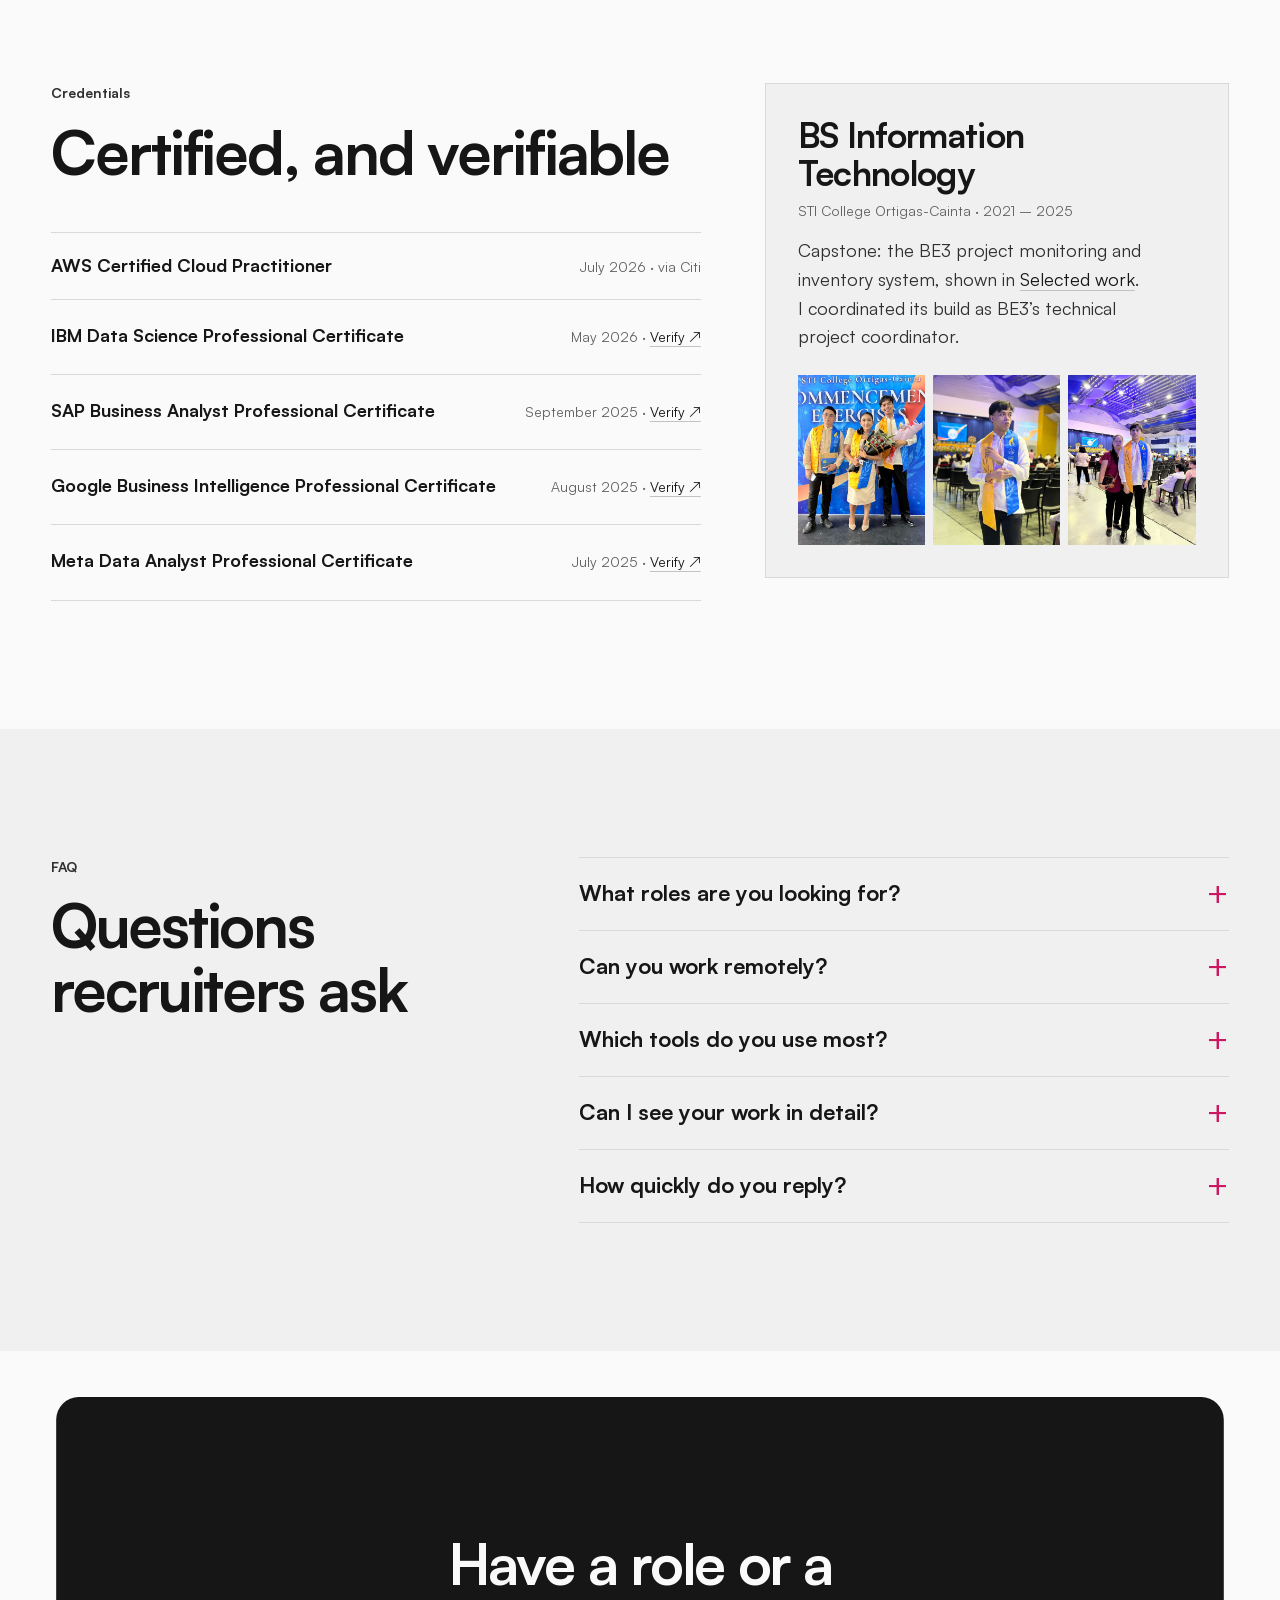
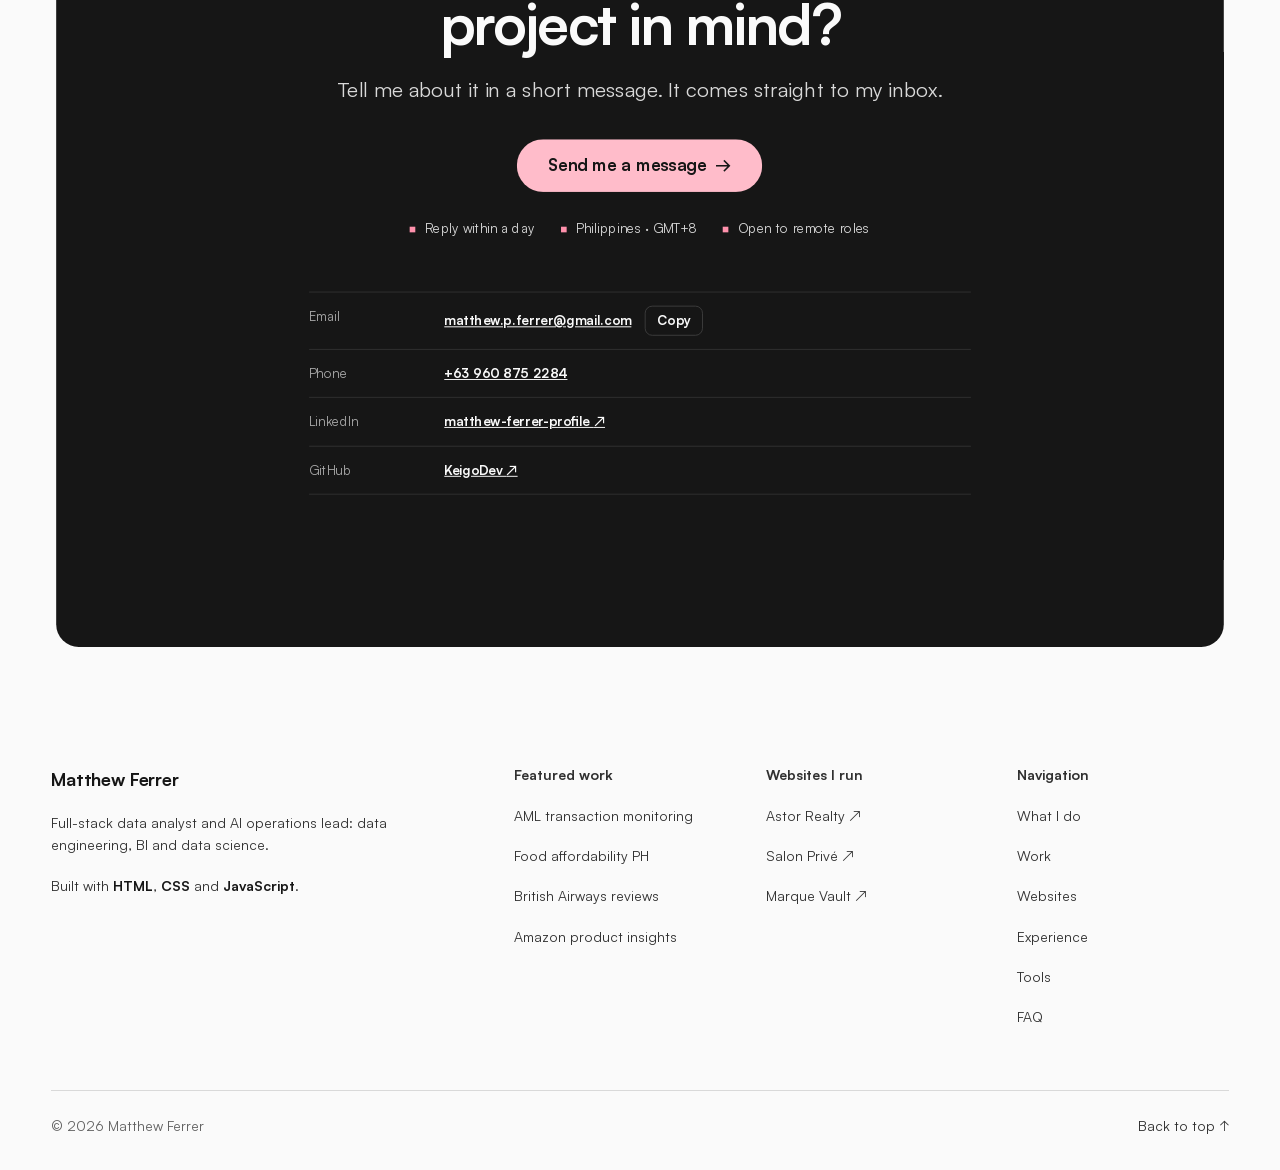
==== commit 674dbf99: "Show only the country in my location - Description, structured data, FAQ and contact now say Philipp" ====
--- a/index.html
+++ b/index.html
@@ -5,7 +5,7 @@
 <meta http-equiv="Content-Security-Policy" content="default-src 'self'; script-src 'self' 'sha256-ojDvjie3BNfw20Ha07njOtK/KqYg31ANGC00QX3Je3k='; style-src 'self' 'unsafe-inline'; img-src 'self' data:; connect-src https://api.web3forms.com; object-src 'none'; base-uri 'self'; form-action 'self'; upgrade-insecure-requests">
 <meta name="viewport" content="width=device-width,initial-scale=1">
 <title>Matthew Ferrer | Full-Stack Data Analyst &amp; AI Operations Lead</title>
-<meta name="description" content="Full-stack data analyst and AI operations lead in Rizal, Philippines: SQL and Snowflake pipelines, Tableau and Power BI dashboards, AI automation.">
+<meta name="description" content="Full-stack data analyst and AI operations lead in the Philippines: SQL and Snowflake pipelines, Tableau and Power BI dashboards, AI automation.">
 <meta name="theme-color" content="#fafafa">
 <meta property="og:title" content="Matthew Ferrer | Full-Stack Data Analyst &amp; AI Operations Lead">
 <meta property="og:description" content="Data engineering, BI, data science and AI operations: pipelines, dashboards and models in SQL, Python, Snowflake, Tableau and Power BI.">
@@ -45,7 +45,6 @@
     },
     "address": {
       "@type": "PostalAddress",
-      "addressLocality": "Rizal",
       "addressCountry": "PH"
     },
     "alumniOf": {
@@ -890,7 +889,7 @@
         </details>
         <details>
           <summary>Can you work remotely?</summary>
-          <p>Yes. I already lead a remote team for a New York company from Rizal, Philippines (GMT+8).</p>
+          <p>Yes. I already lead a remote team for a New York company from the Philippines (GMT+8).</p>
         </details>
         <details>
           <summary>Which tools do you use most?</summary>
@@ -916,7 +915,7 @@
       <p class="contact-cta"><a class="btn btn-accent mail-open" href="mailto:matthew.p.ferrer@gmail.com">Send me a message <span aria-hidden="true">→</span></a></p>
       <ul class="promise">
         <li>Reply within a day</li>
-        <li>Rizal, Philippines · GMT+8</li>
+        <li>Philippines · GMT+8</li>
         <li>Open to remote roles</li>
       </ul>
       <dl class="contact-list">
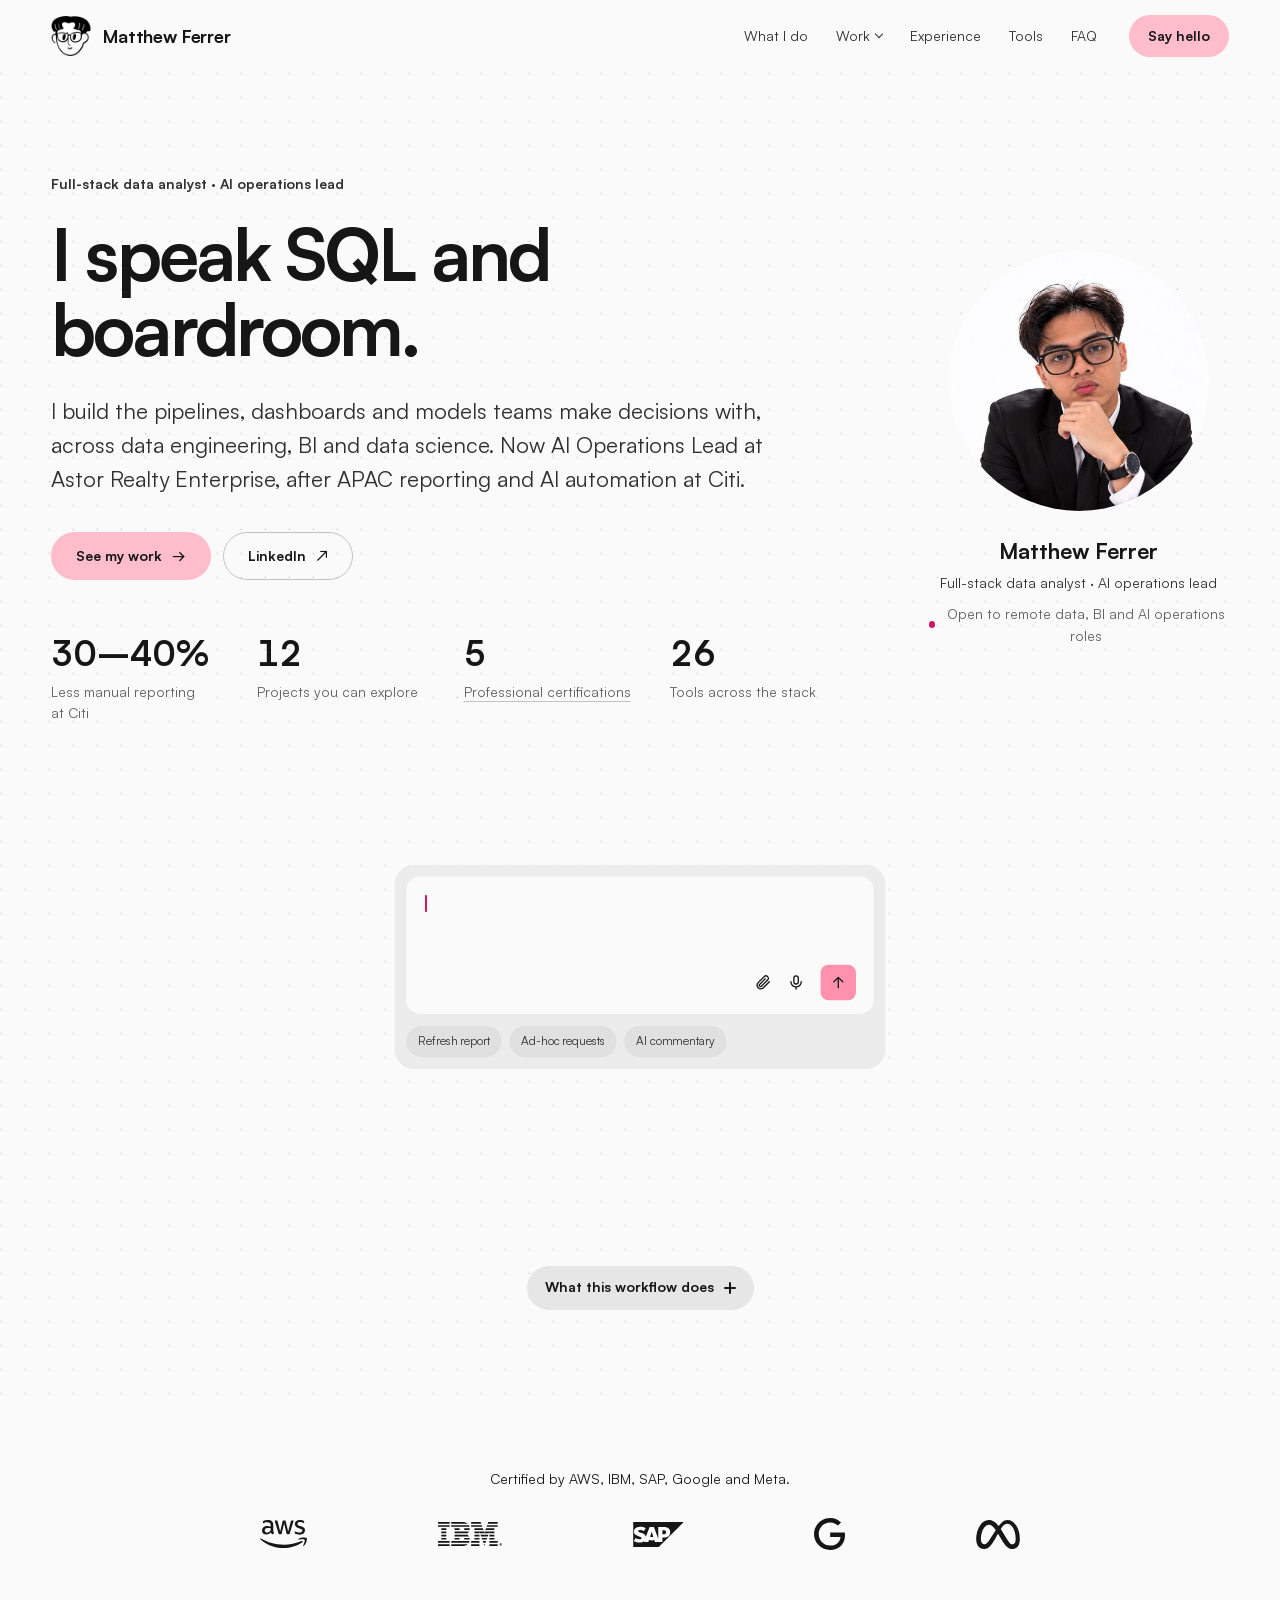
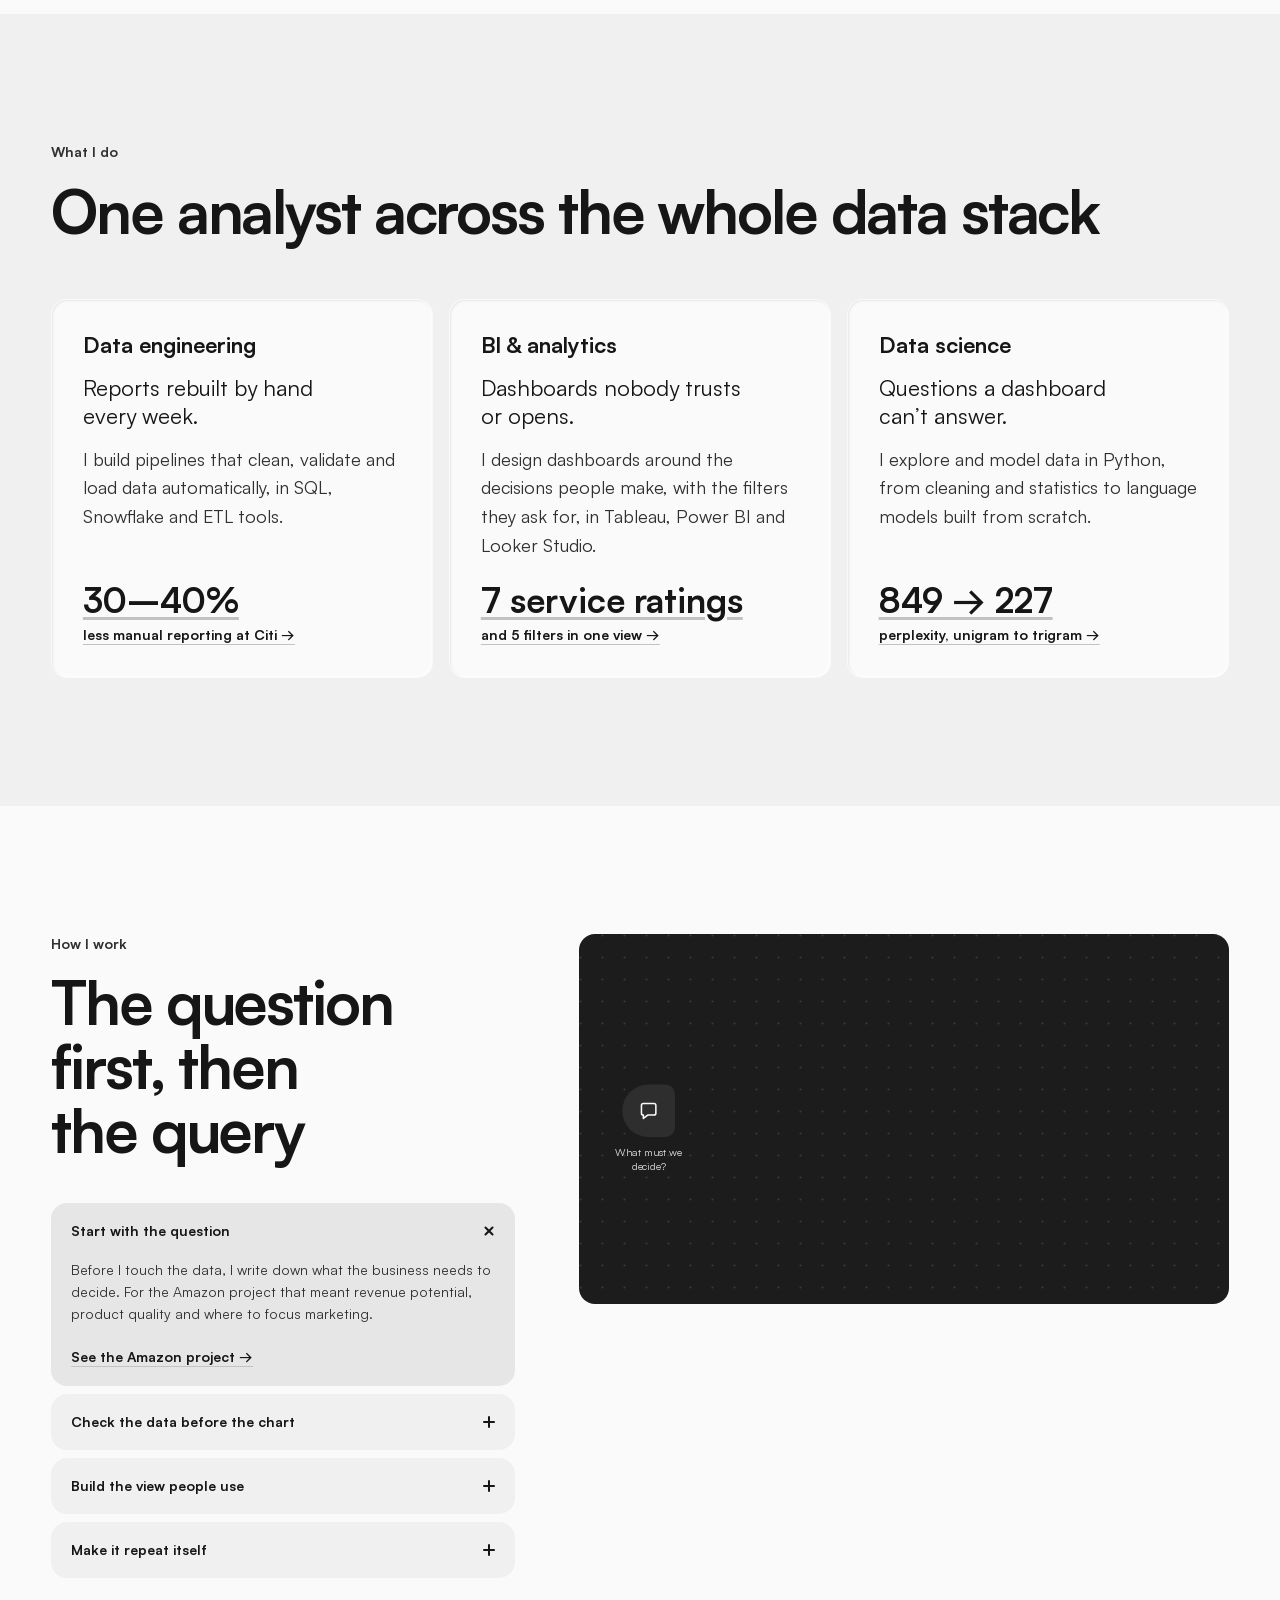
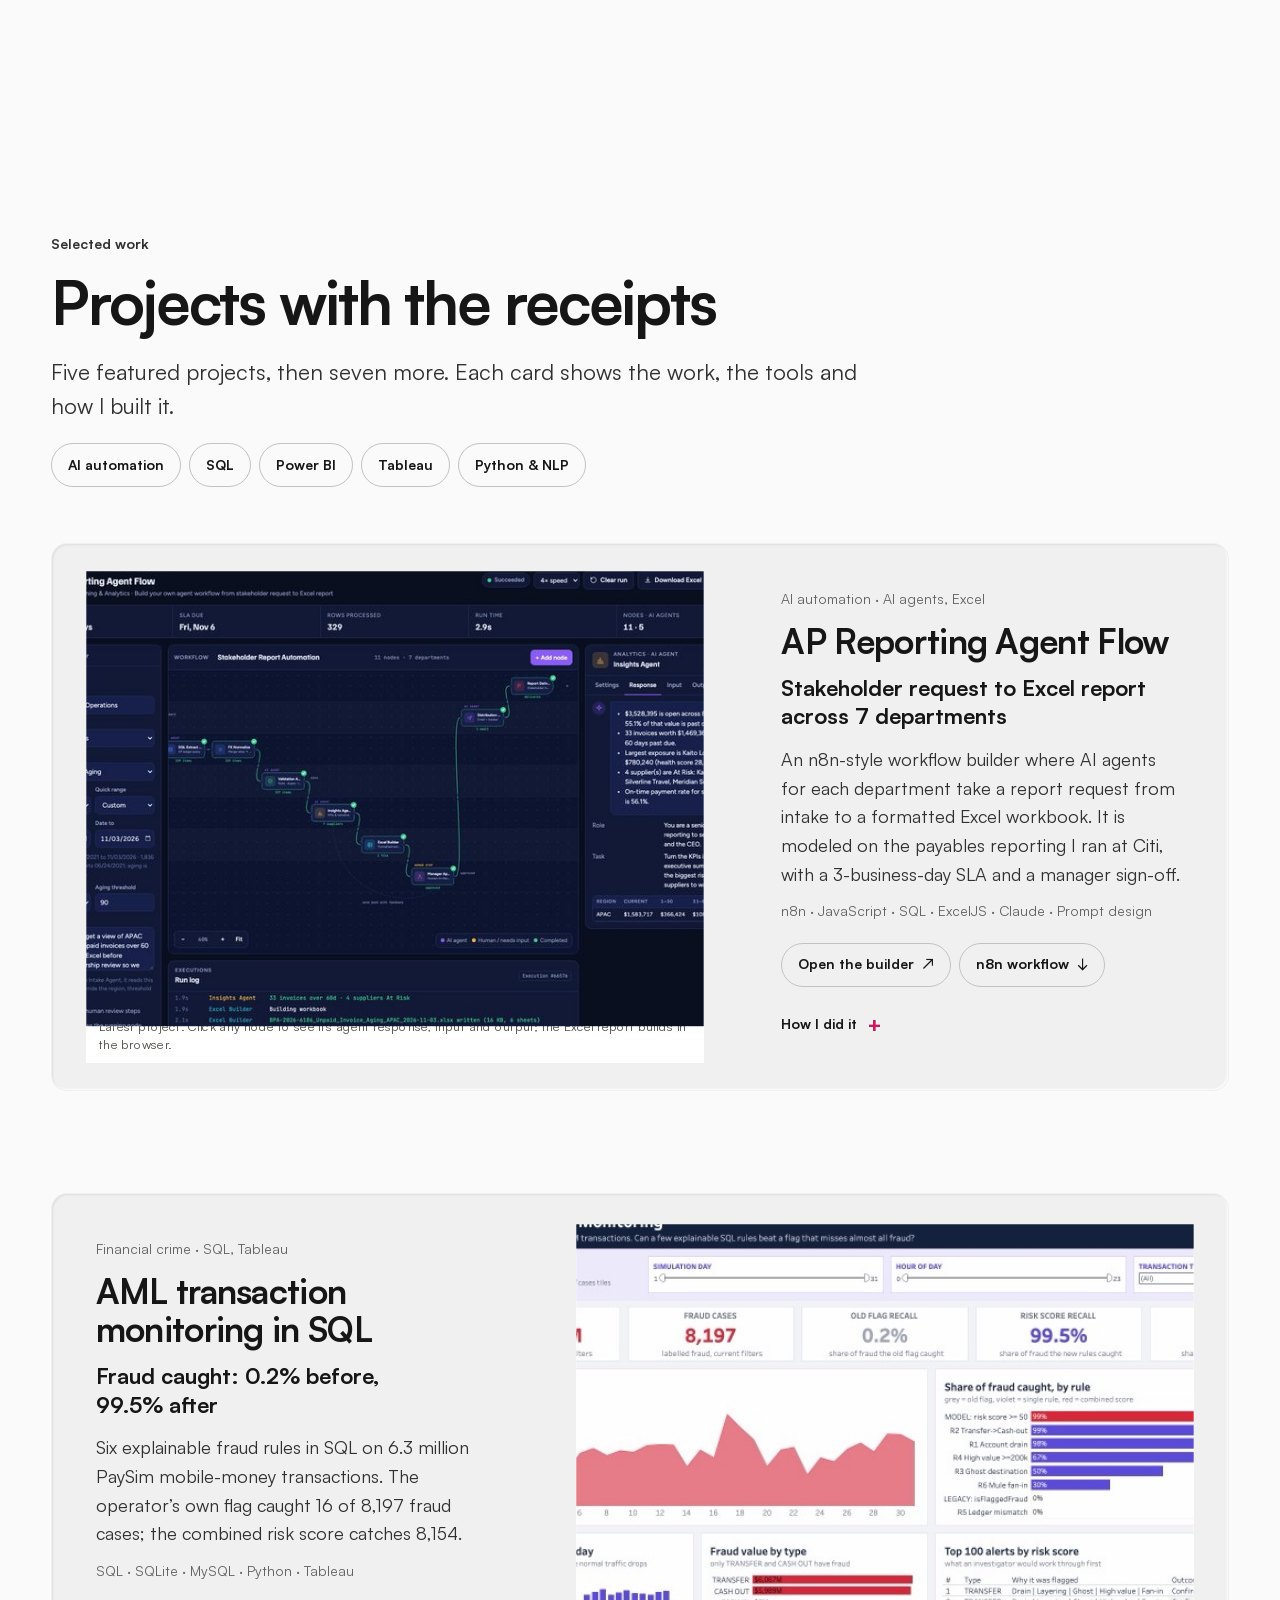
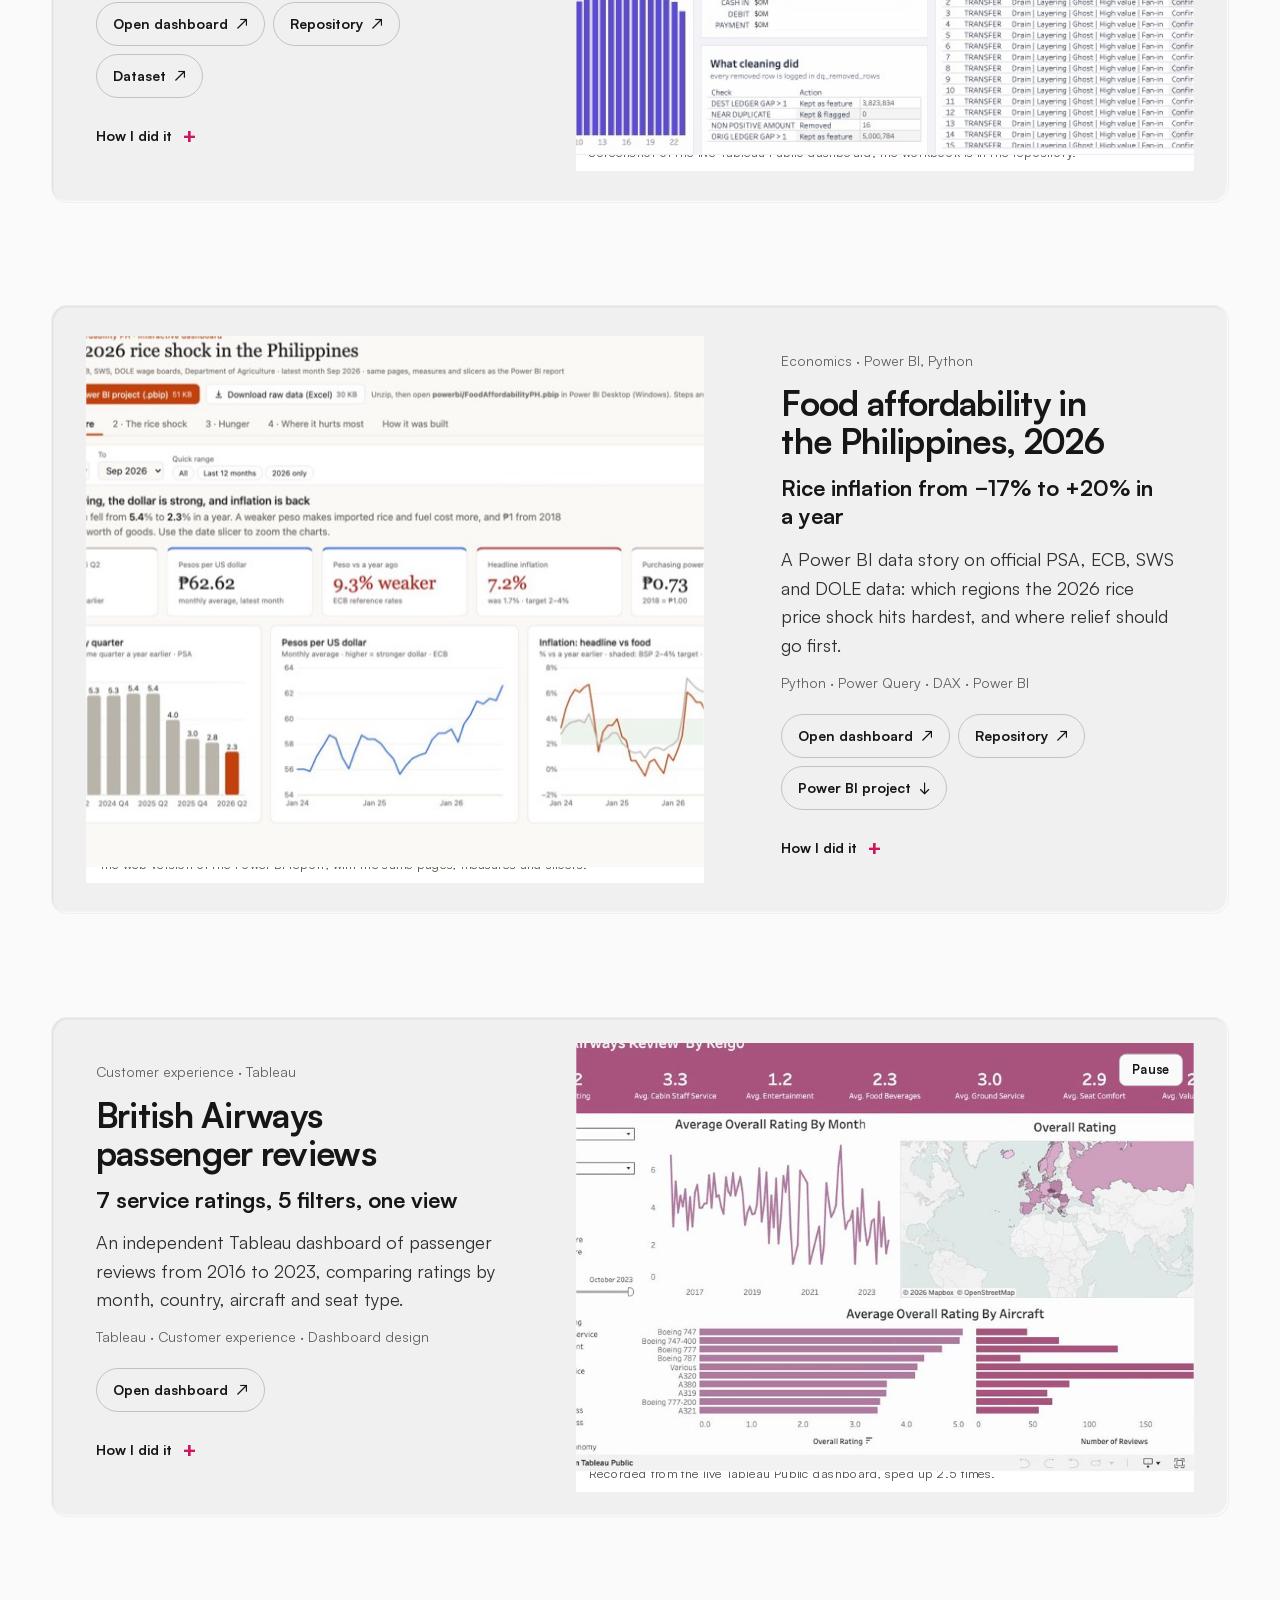
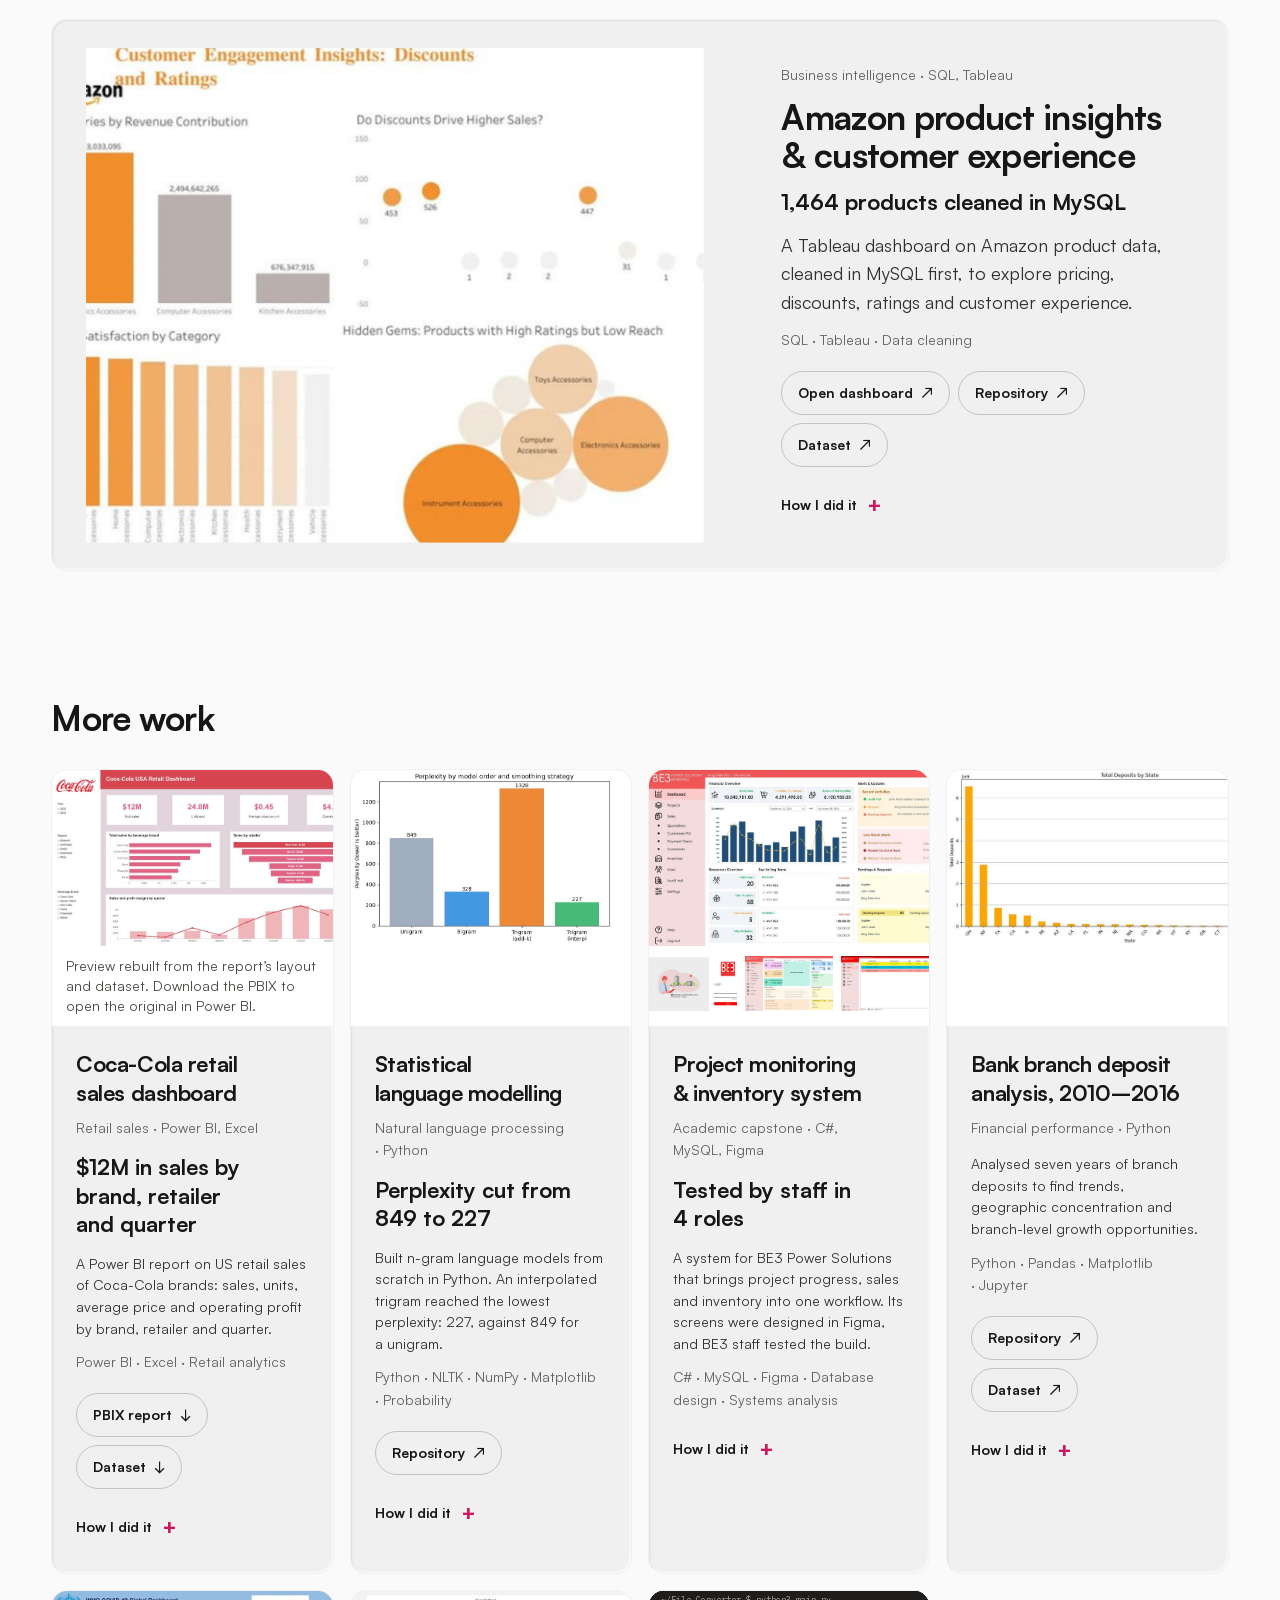
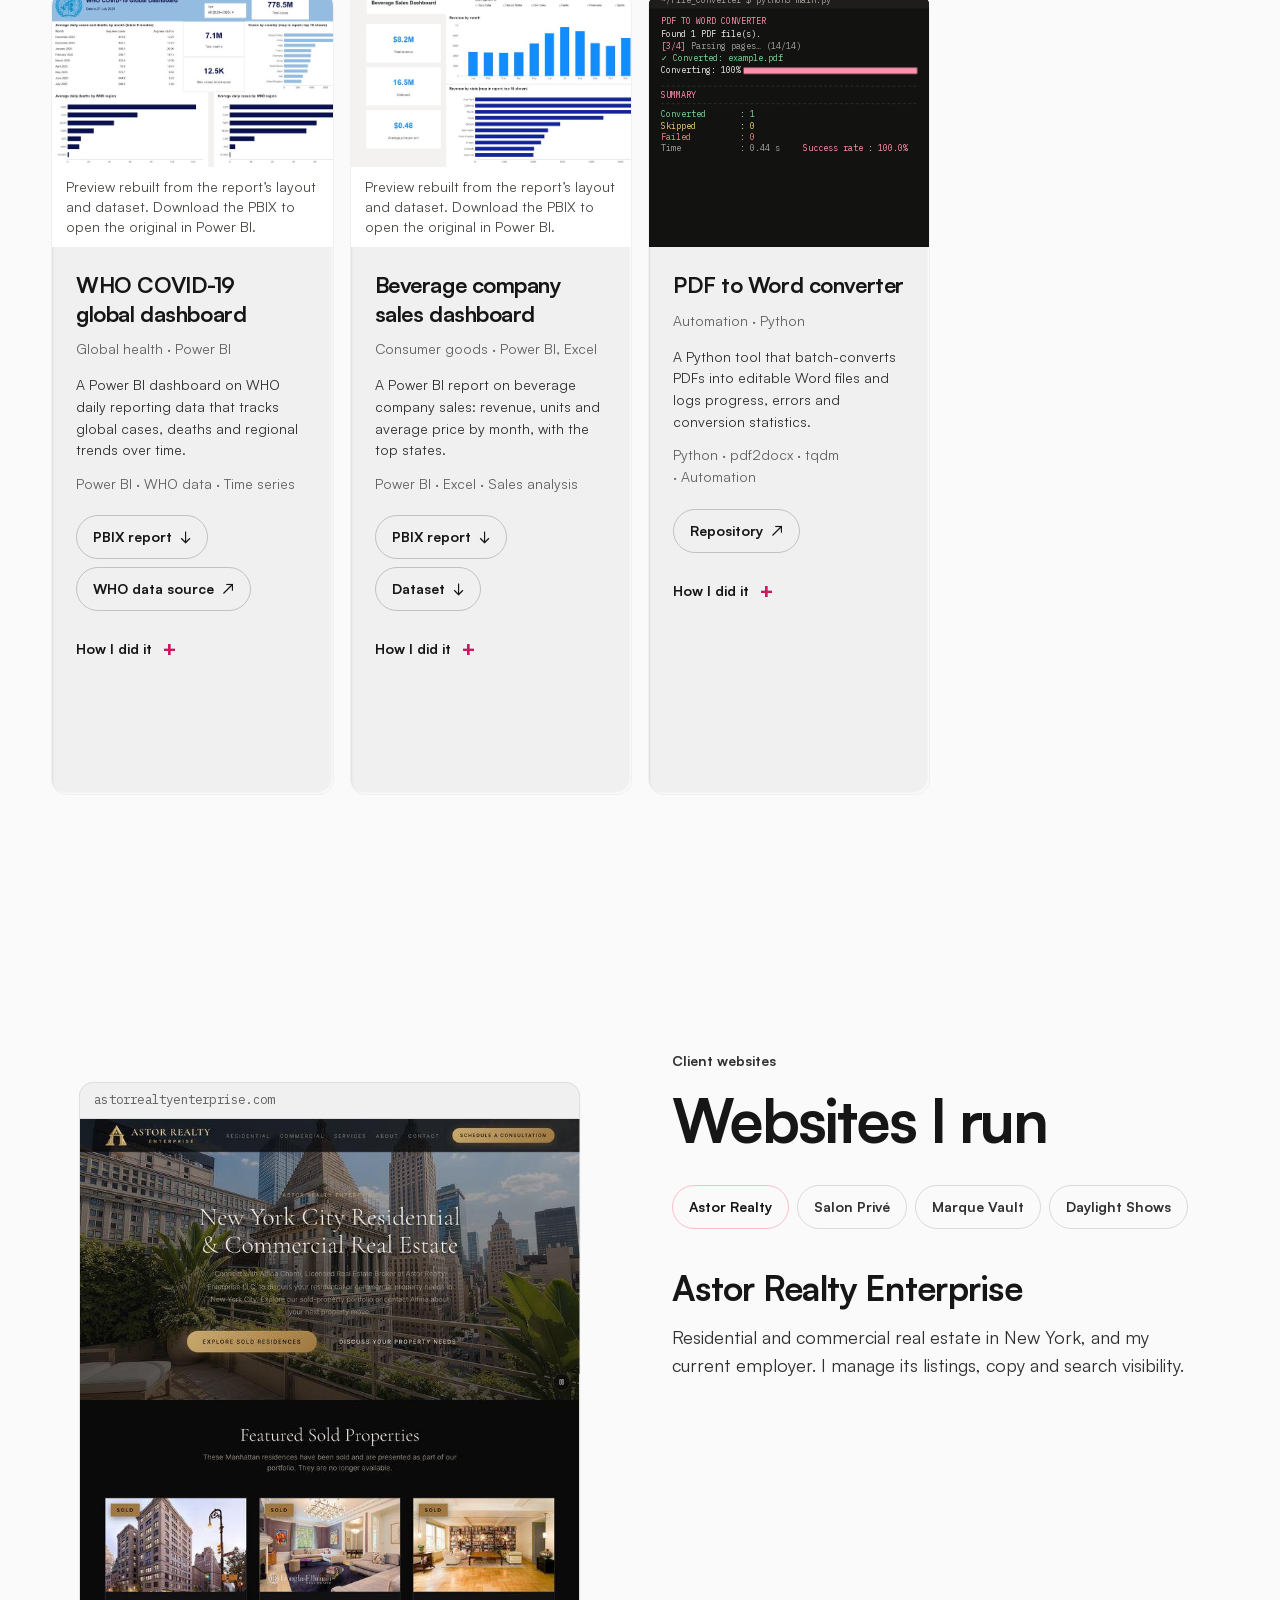
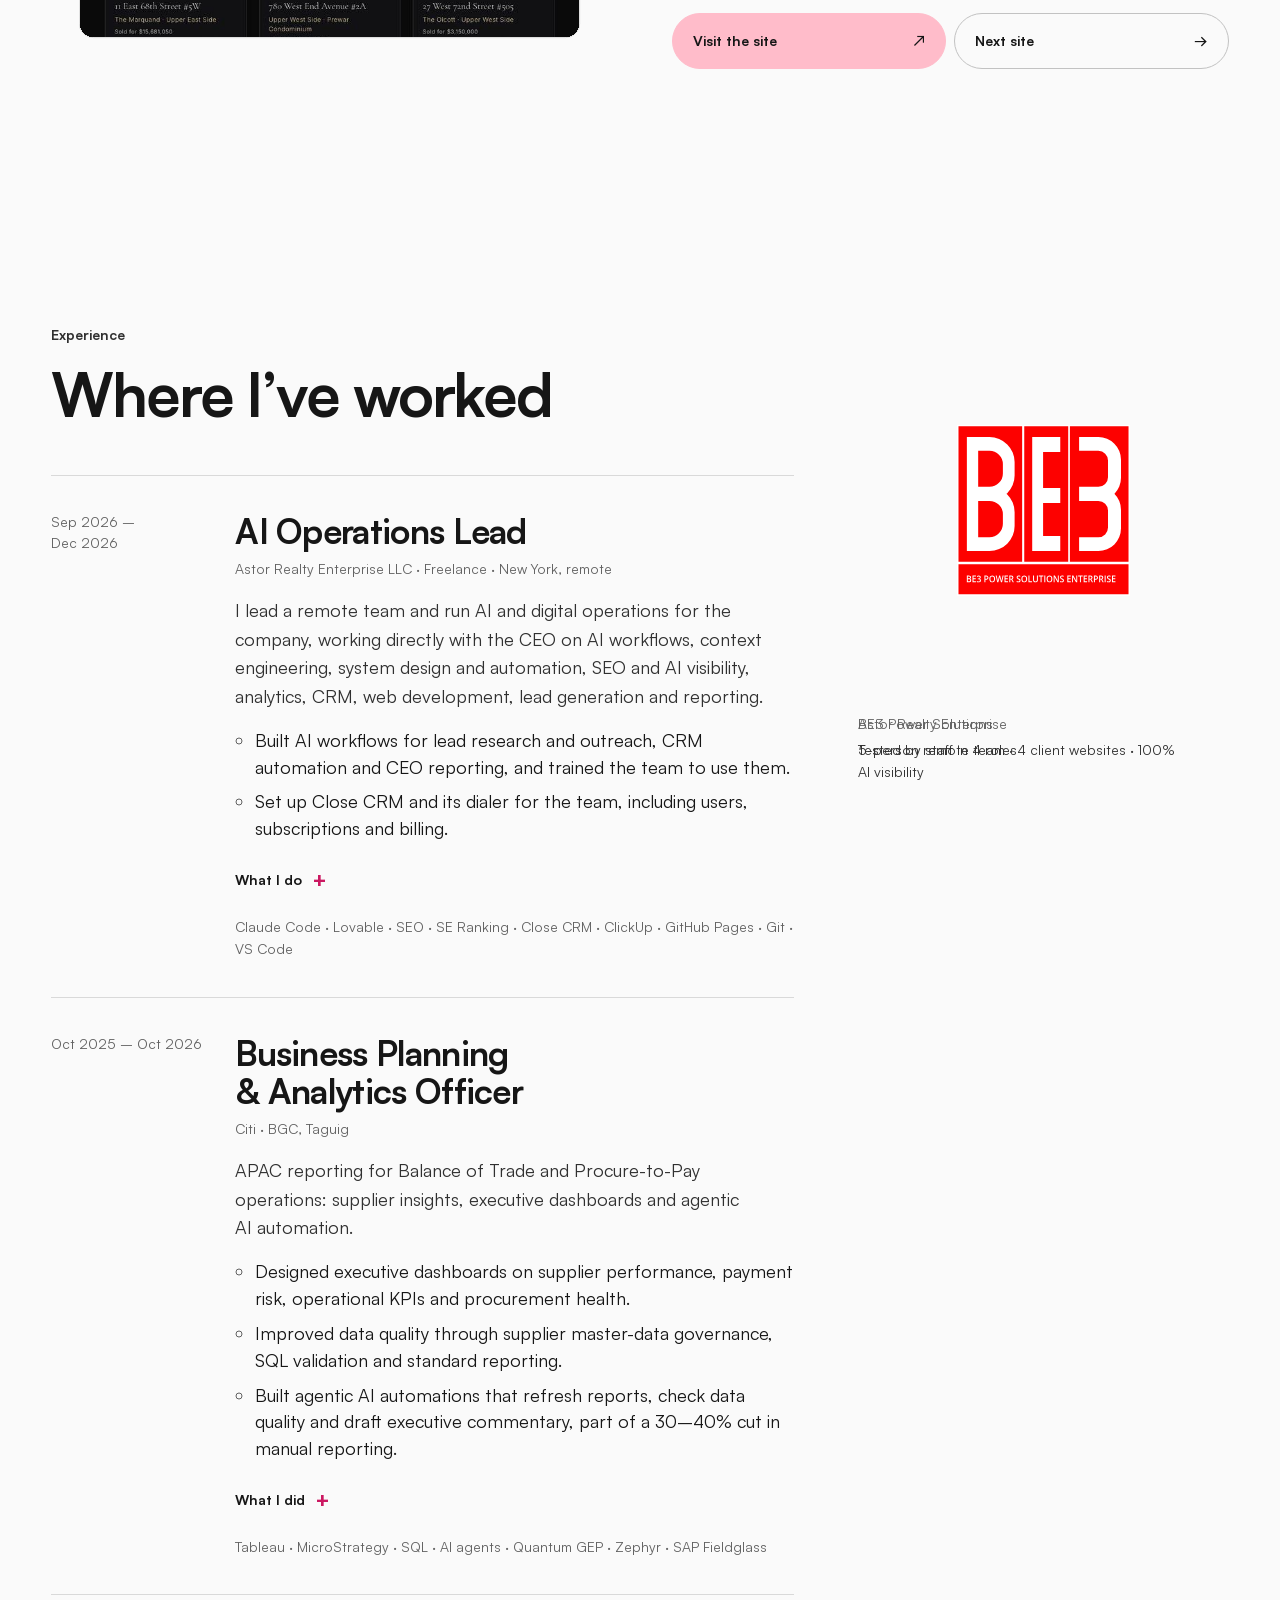
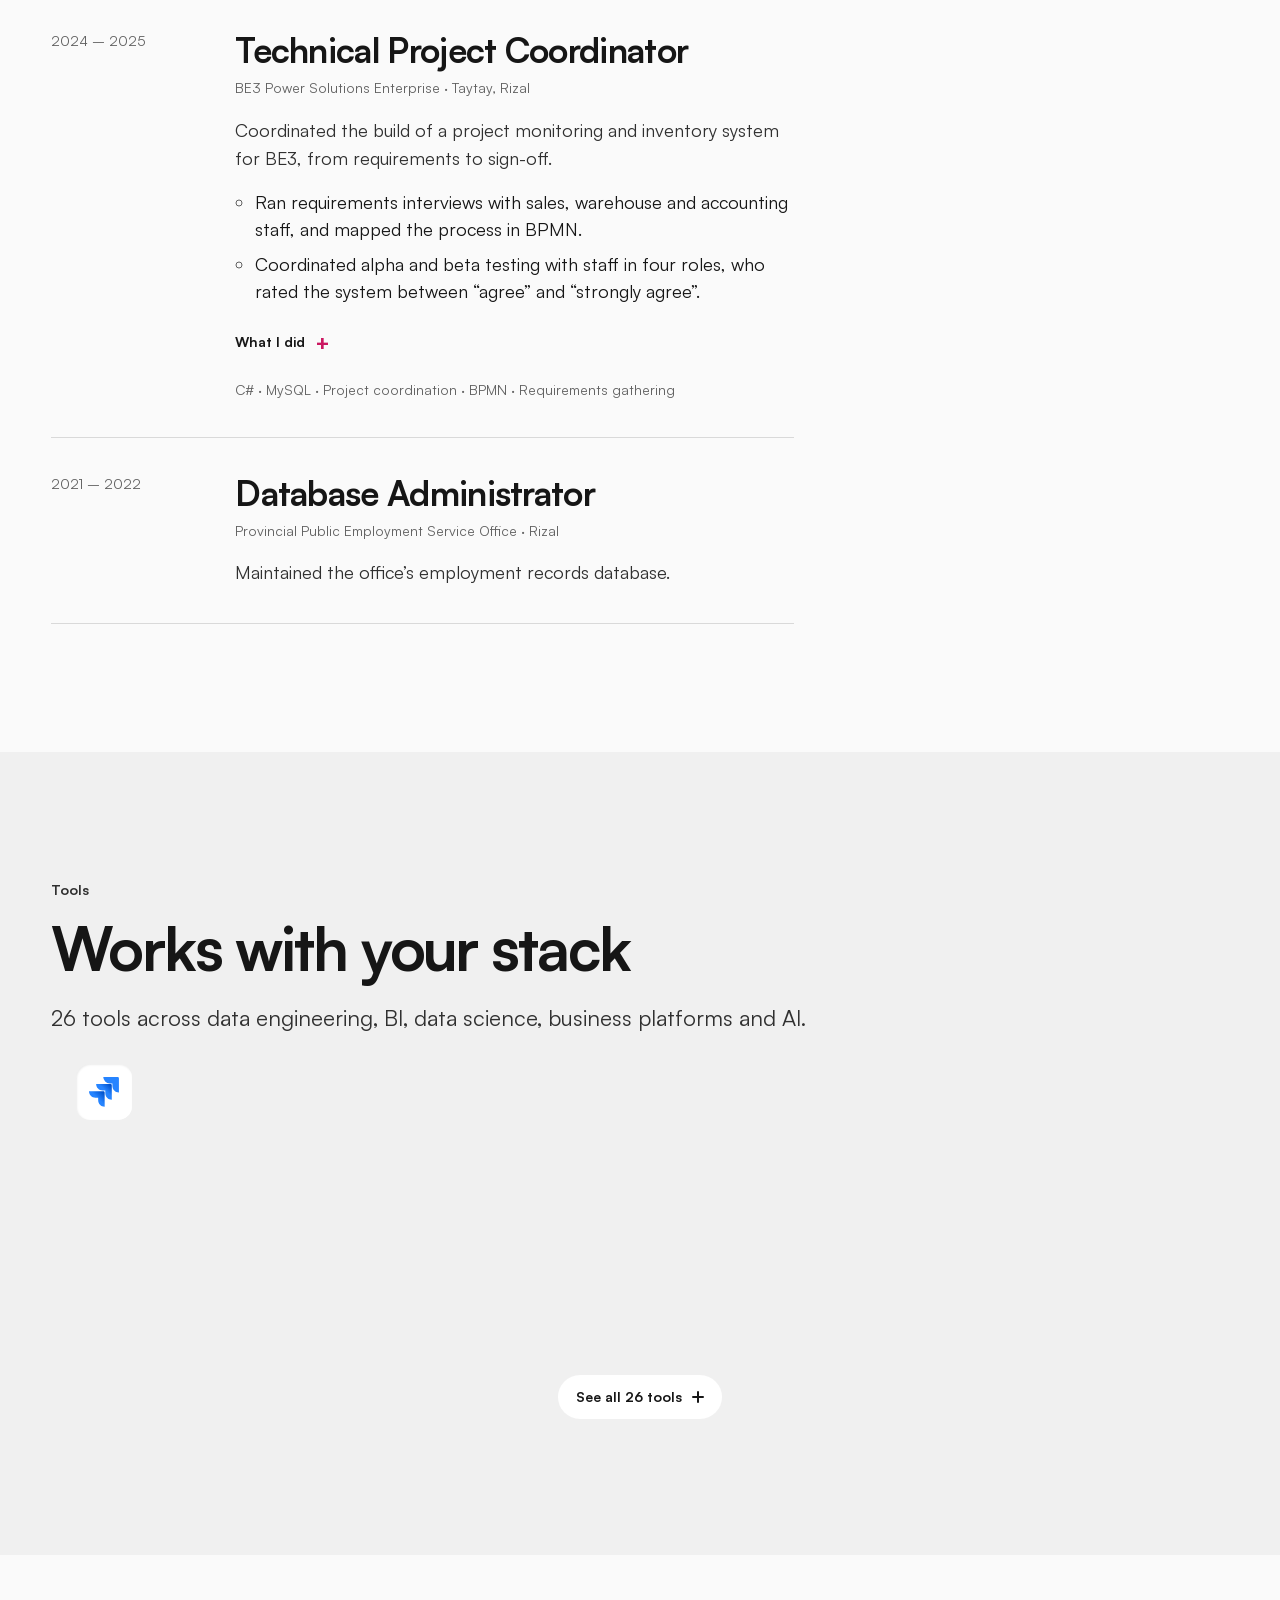
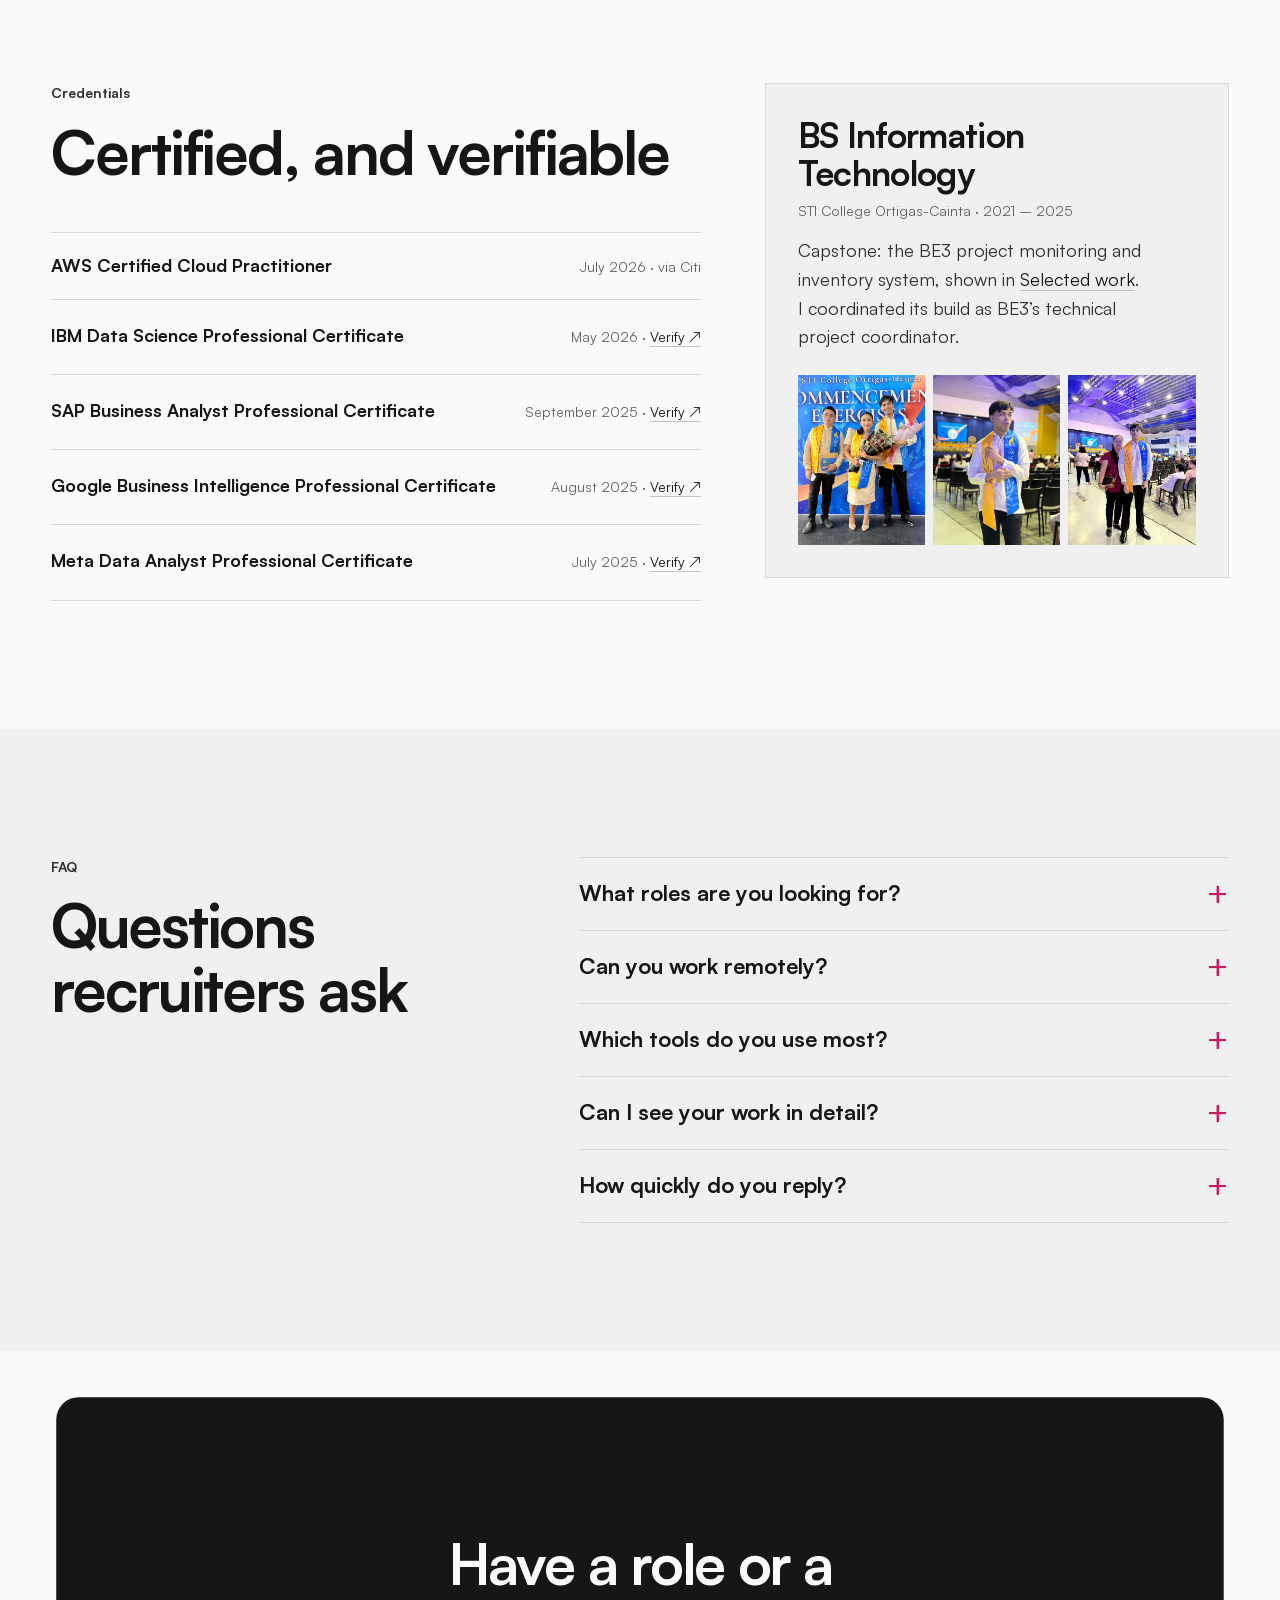
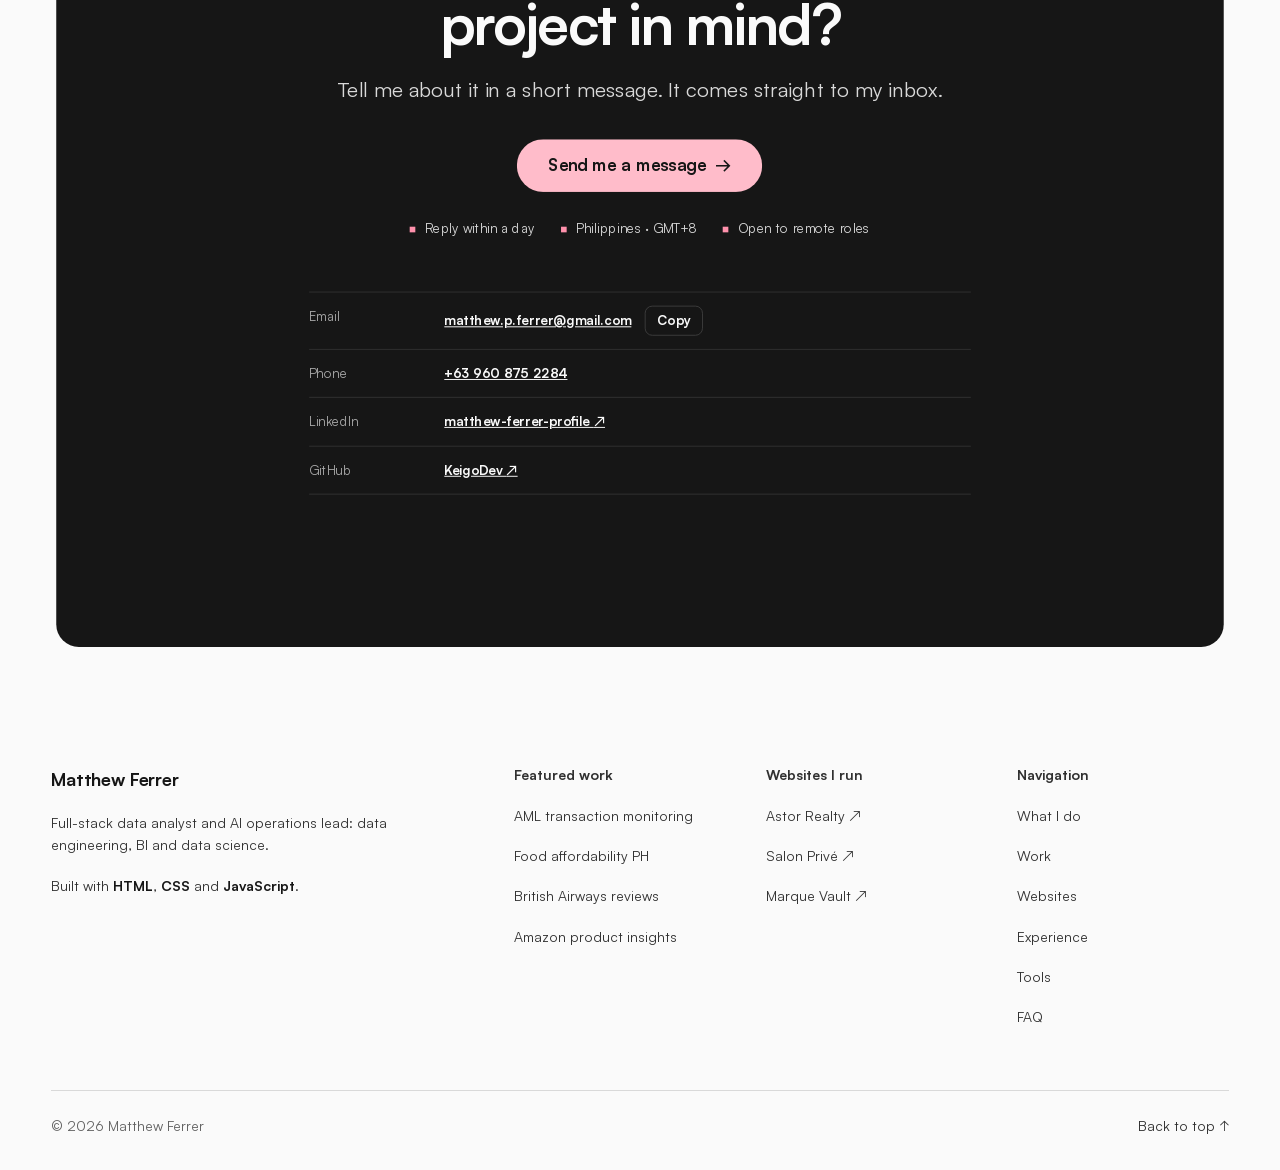
==== commit 4f077805: "Mark Astor as freelance, ending December 2026, and add its system work - Astor dates now Sep 2026 – " ====
--- a/index.html
+++ b/index.html
@@ -667,11 +667,11 @@
       <h2 class="title" id="expHeading">Where I’ve <em>worked</em></h2>
       <ol class="jobs">
         <li class="job">
-          <p class="job-dates">Sep 2026 – now</p>
+          <p class="job-dates">Sep 2026 – Dec 2026</p>
           <div class="job-main">
             <h3 class="job-role">AI Operations Lead</h3>
-            <p class="job-org">Astor Realty Enterprise LLC · New York, remote</p>
-            <p class="job-summary">I lead a remote team and run AI and digital operations for the company, working directly with the CEO on AI workflows, SEO and AI visibility, analytics, CRM, web development, lead generation and reporting.</p>
+            <p class="job-org">Astor Realty Enterprise LLC · Freelance · New York, remote</p>
+            <p class="job-summary">I lead a remote team and run AI and digital operations for the company, working directly with the CEO on AI workflows, context engineering, system design and automation, SEO and AI visibility, analytics, CRM, web development, lead generation and reporting.</p>
             <ul class="job-wins">
               <li>Built AI workflows for lead research and outreach, CRM automation and CEO reporting, and trained the team to use them.</li>
               <li>Set up Close CRM and its dialer for the team, including users, subscriptions and billing.</li>
@@ -681,6 +681,9 @@
               <ul>
                 <li><strong>Team leadership.</strong> Lead a five-person team across website content, outreach and lead generation. Onboard people to tools, accounts and dialer numbers, and set priorities and deadlines across sites and campaigns.</li>
                 <li><strong>SEO and AI visibility.</strong> Monitor website KPIs in SE Ranking, run site audits and analyse competitors’ keywords. Researched 300+ keywords for one site and 480+ for another, favouring lower difficulty and higher search volume. Track AI prompts (now at 100% AI visibility) and recommend paid ads, referrals, reviews and before-and-after content.</li>
+                <li><strong>Context engineering.</strong> Build the context the team’s AI tools work from: company and client briefs, brand voice, prompt libraries and reference data, so answers stay accurate and on-brand.</li>
+                <li><strong>System design.</strong> Design how the website, SE Ranking, Close CRM, ClickUp and AI tools fit together: the data flows, roles and handoffs between them.</li>
+                <li><strong>Automation.</strong> Automate repeat work end to end, from lead intake and CRM updates to reporting and task handoffs, so the team spends its time on clients instead of admin.</li>
                 <li><strong>AI lead workflows.</strong> Use AI to research and qualify leads and draft personalised outreach. Write hashtags and help with Instagram posts and reels.</li>
                 <li><strong>CRM automation.</strong> Automate Close CRM workflows: email and SMS sequences, call logging and lead status updates.</li>
                 <li><strong>AI reporting for the CEO.</strong> Use AI to draft the weekly and monthly SEO, analytics and finance summaries from SE Ranking and other data. Prepare stakeholder presentations and keep day-to-day operations moving.</li>
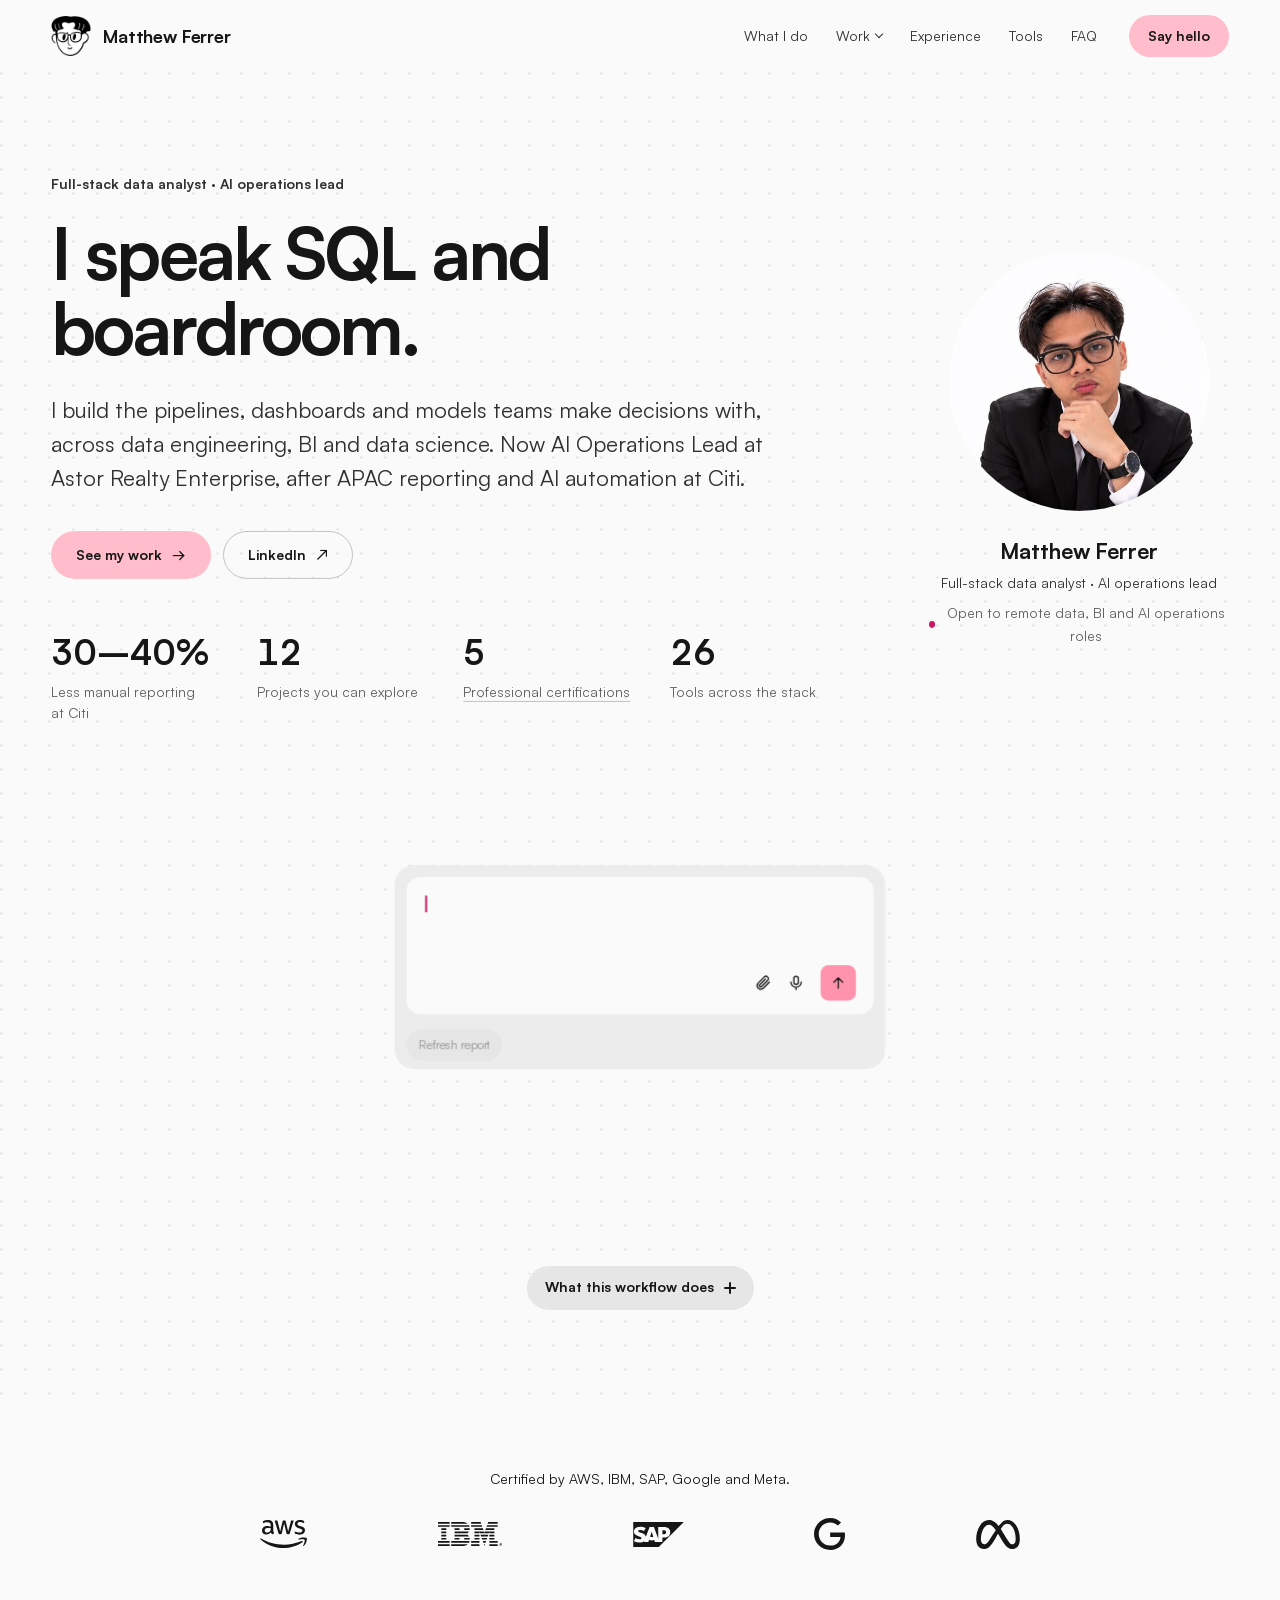
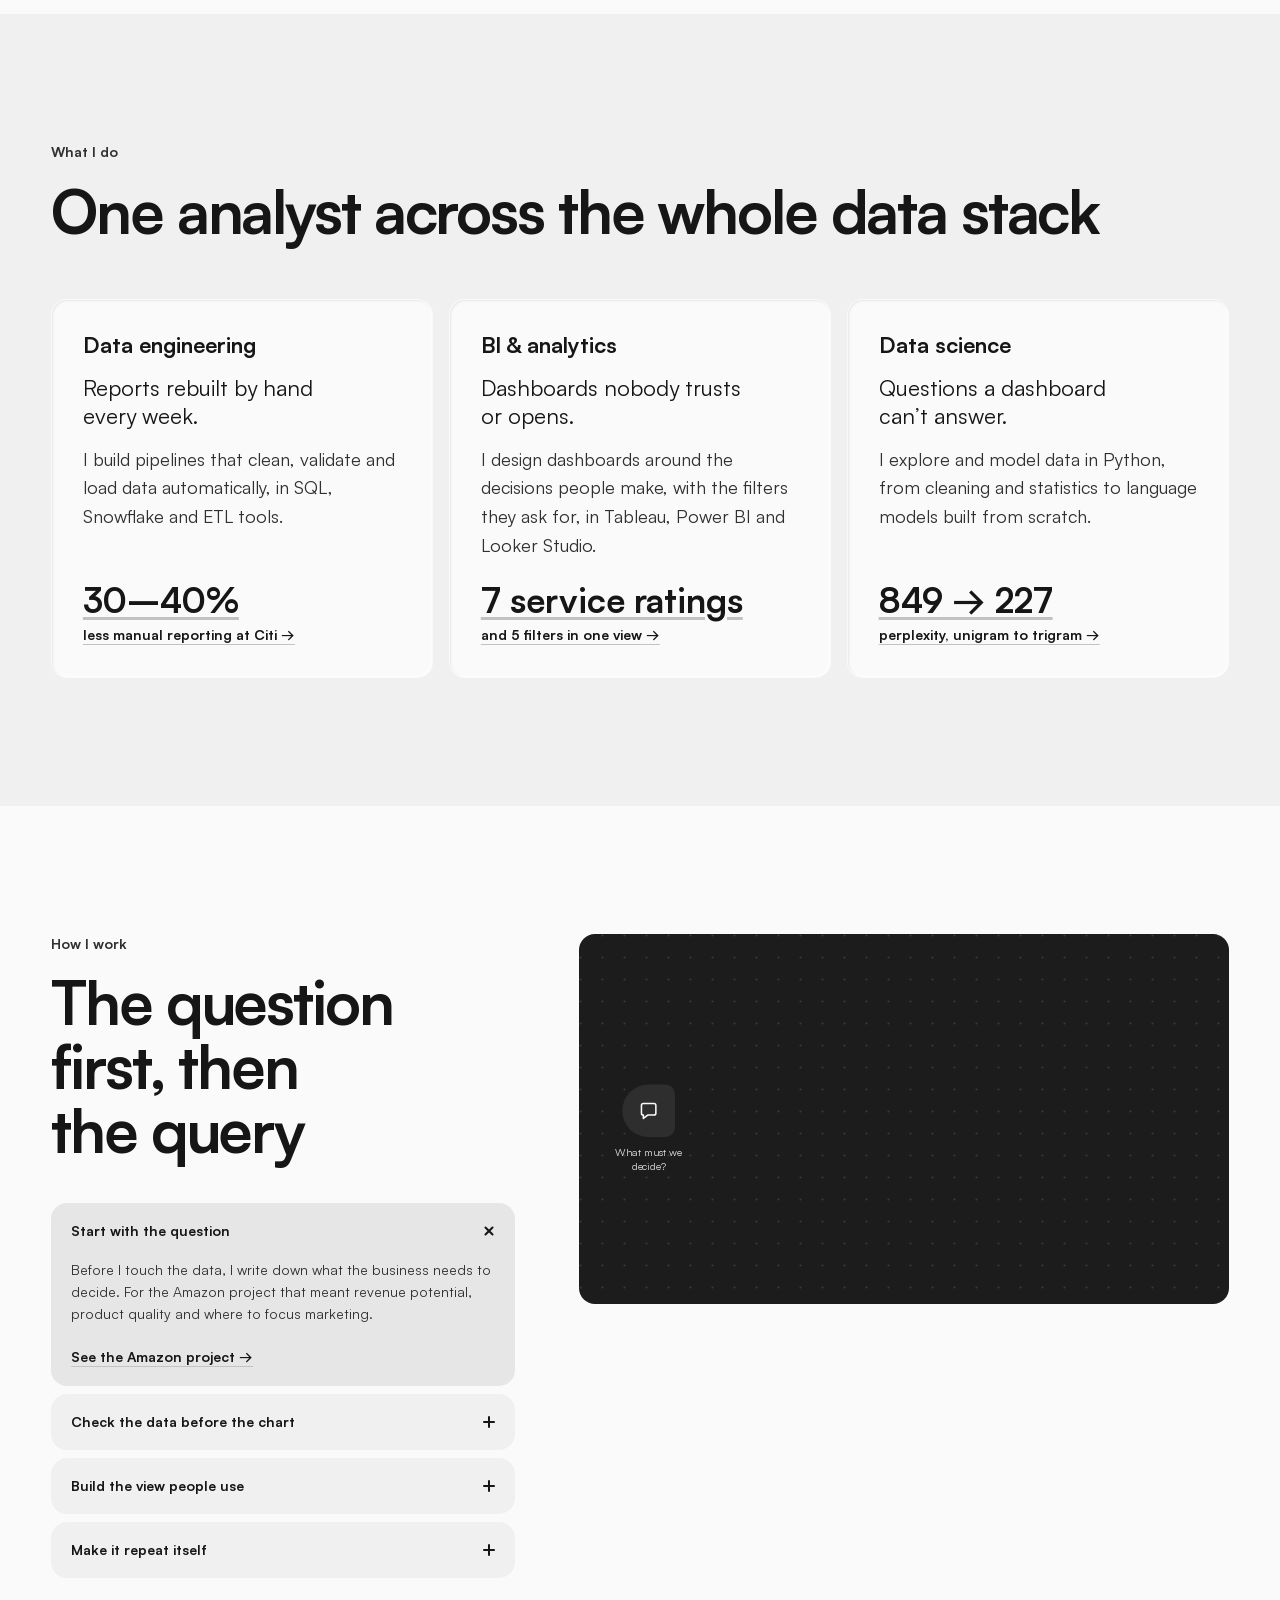
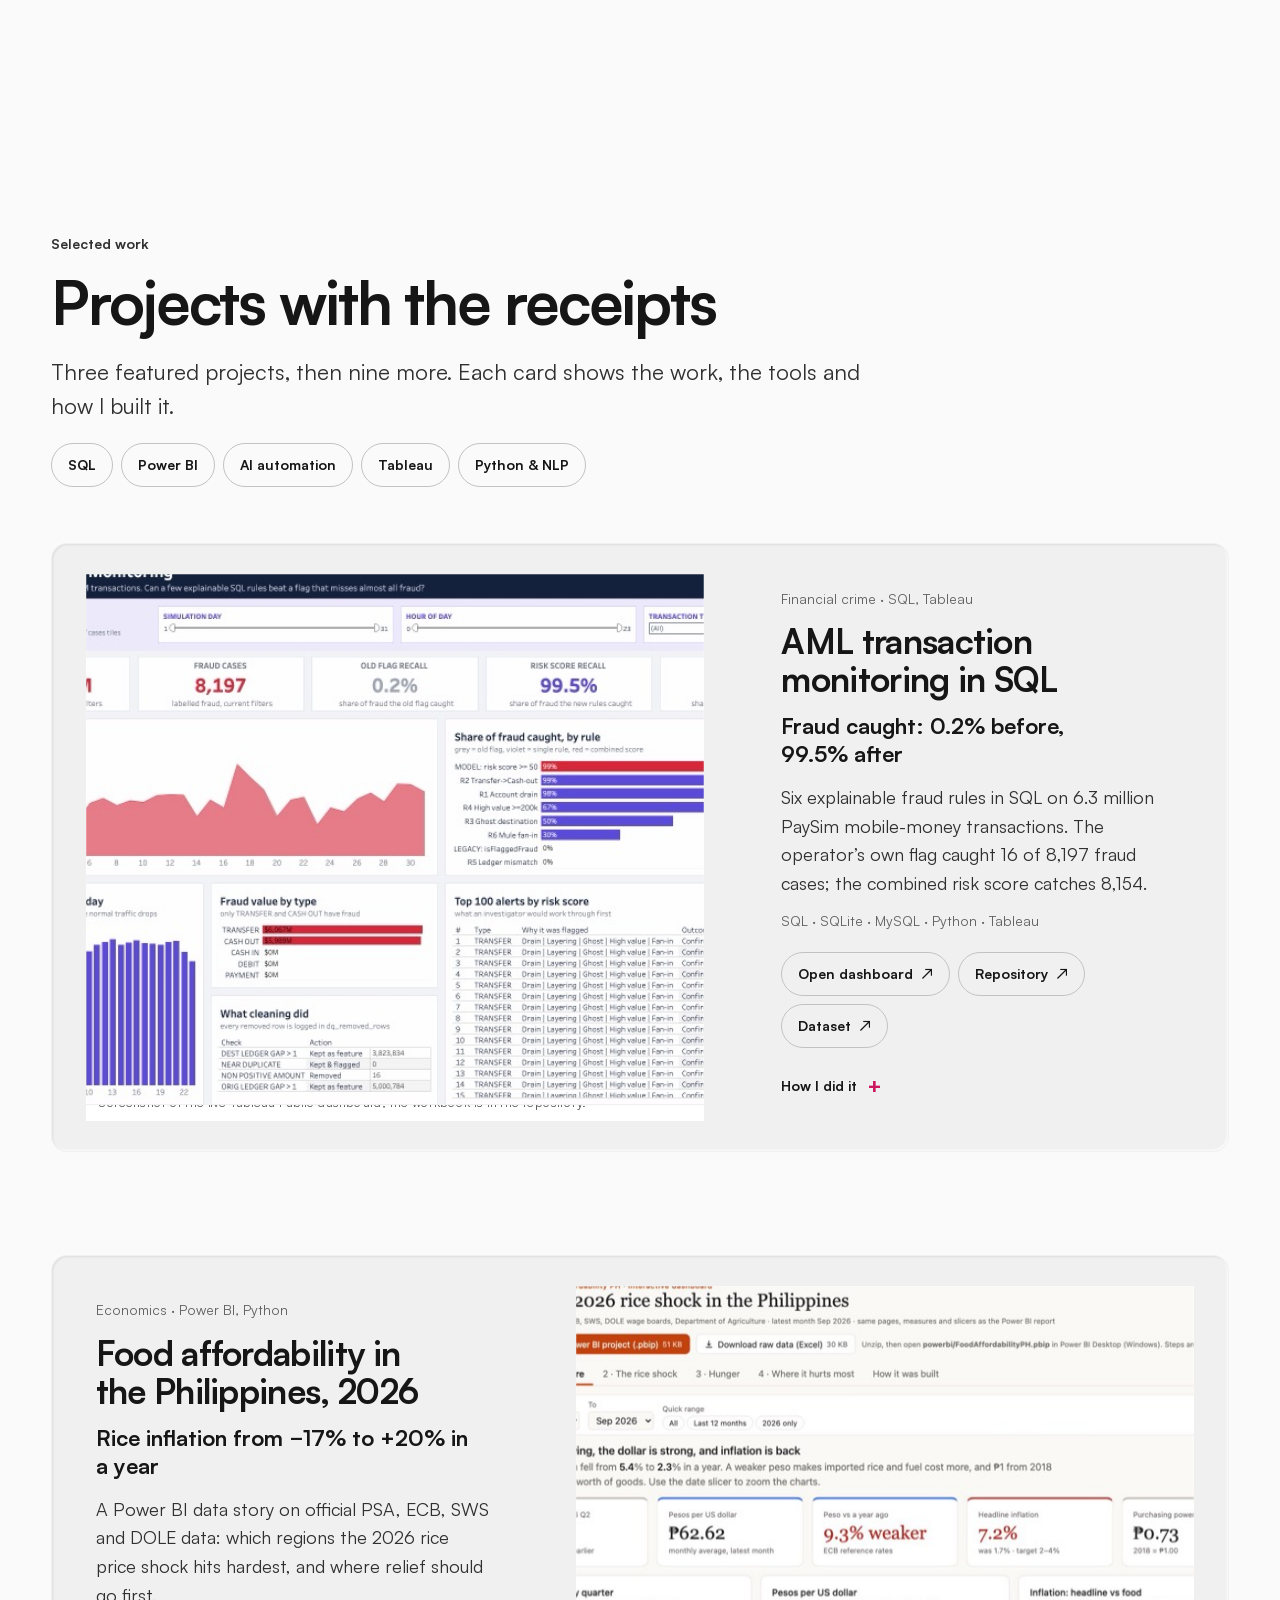
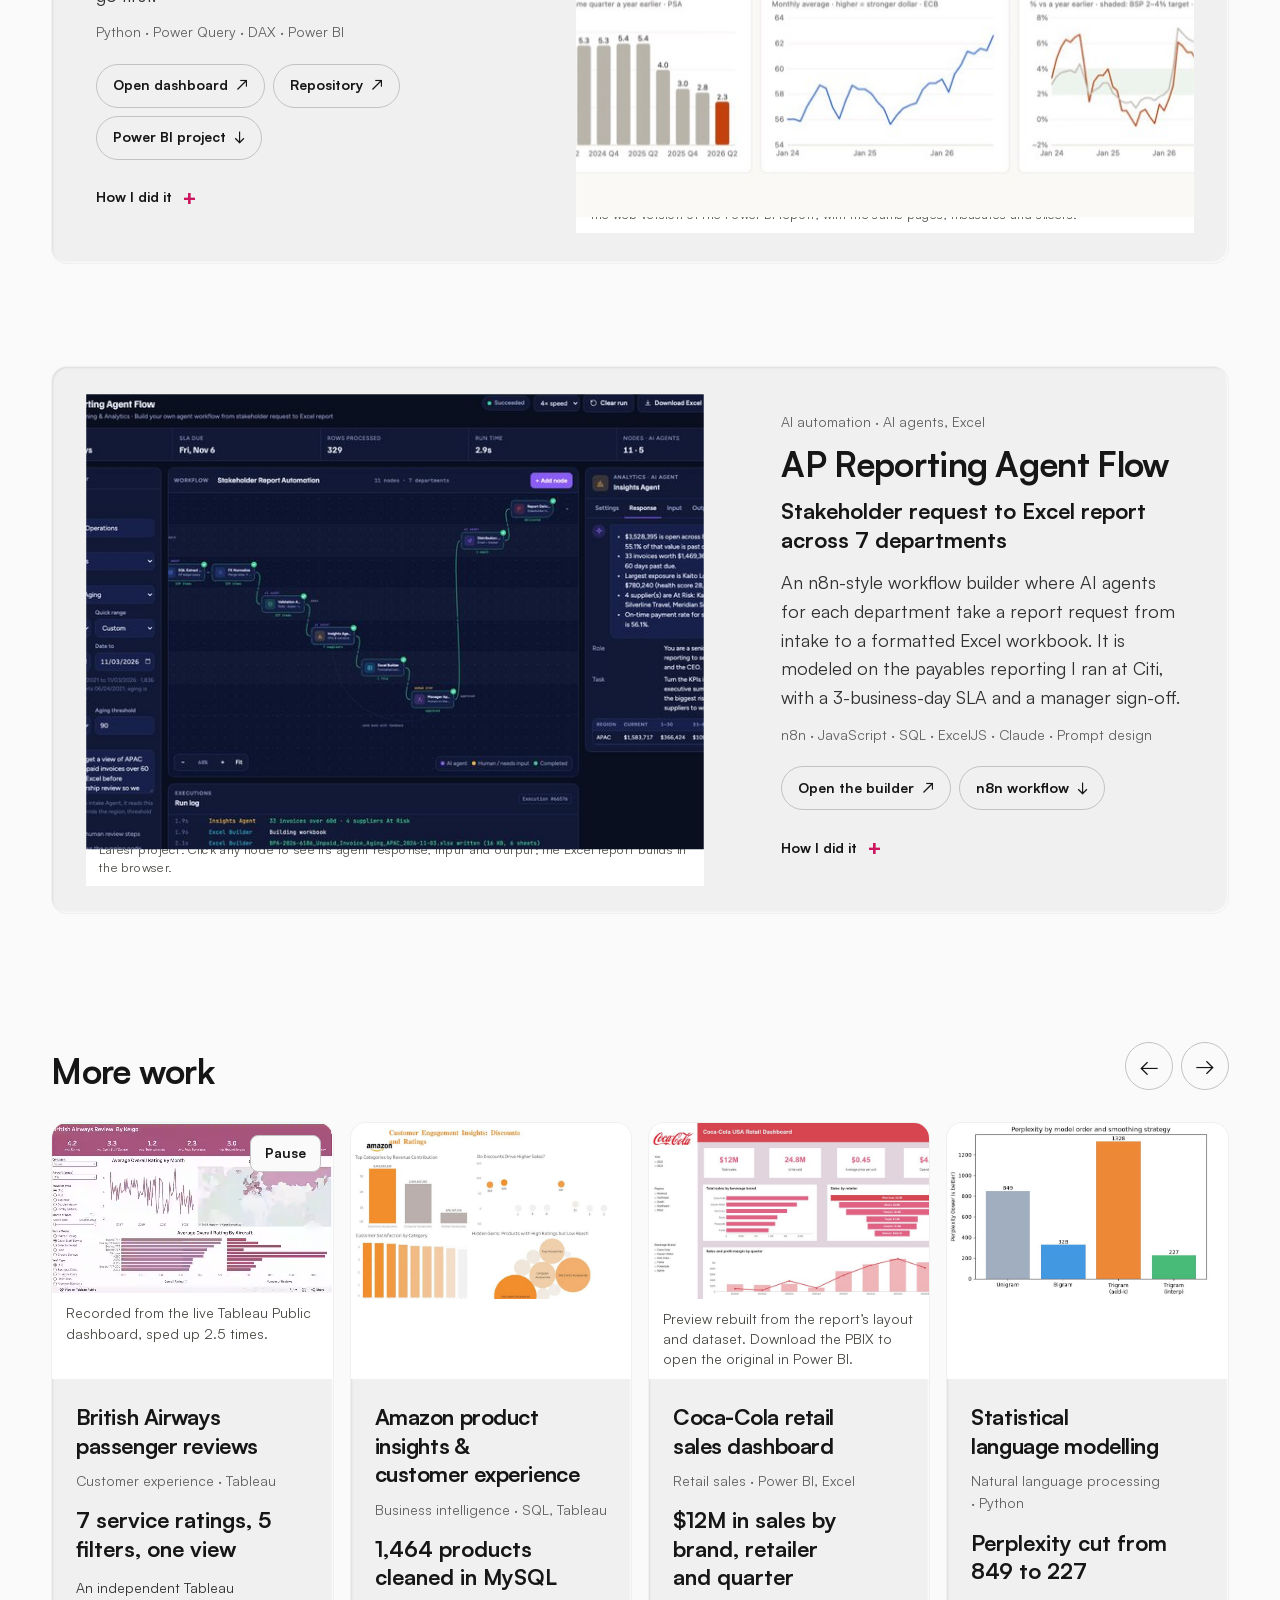
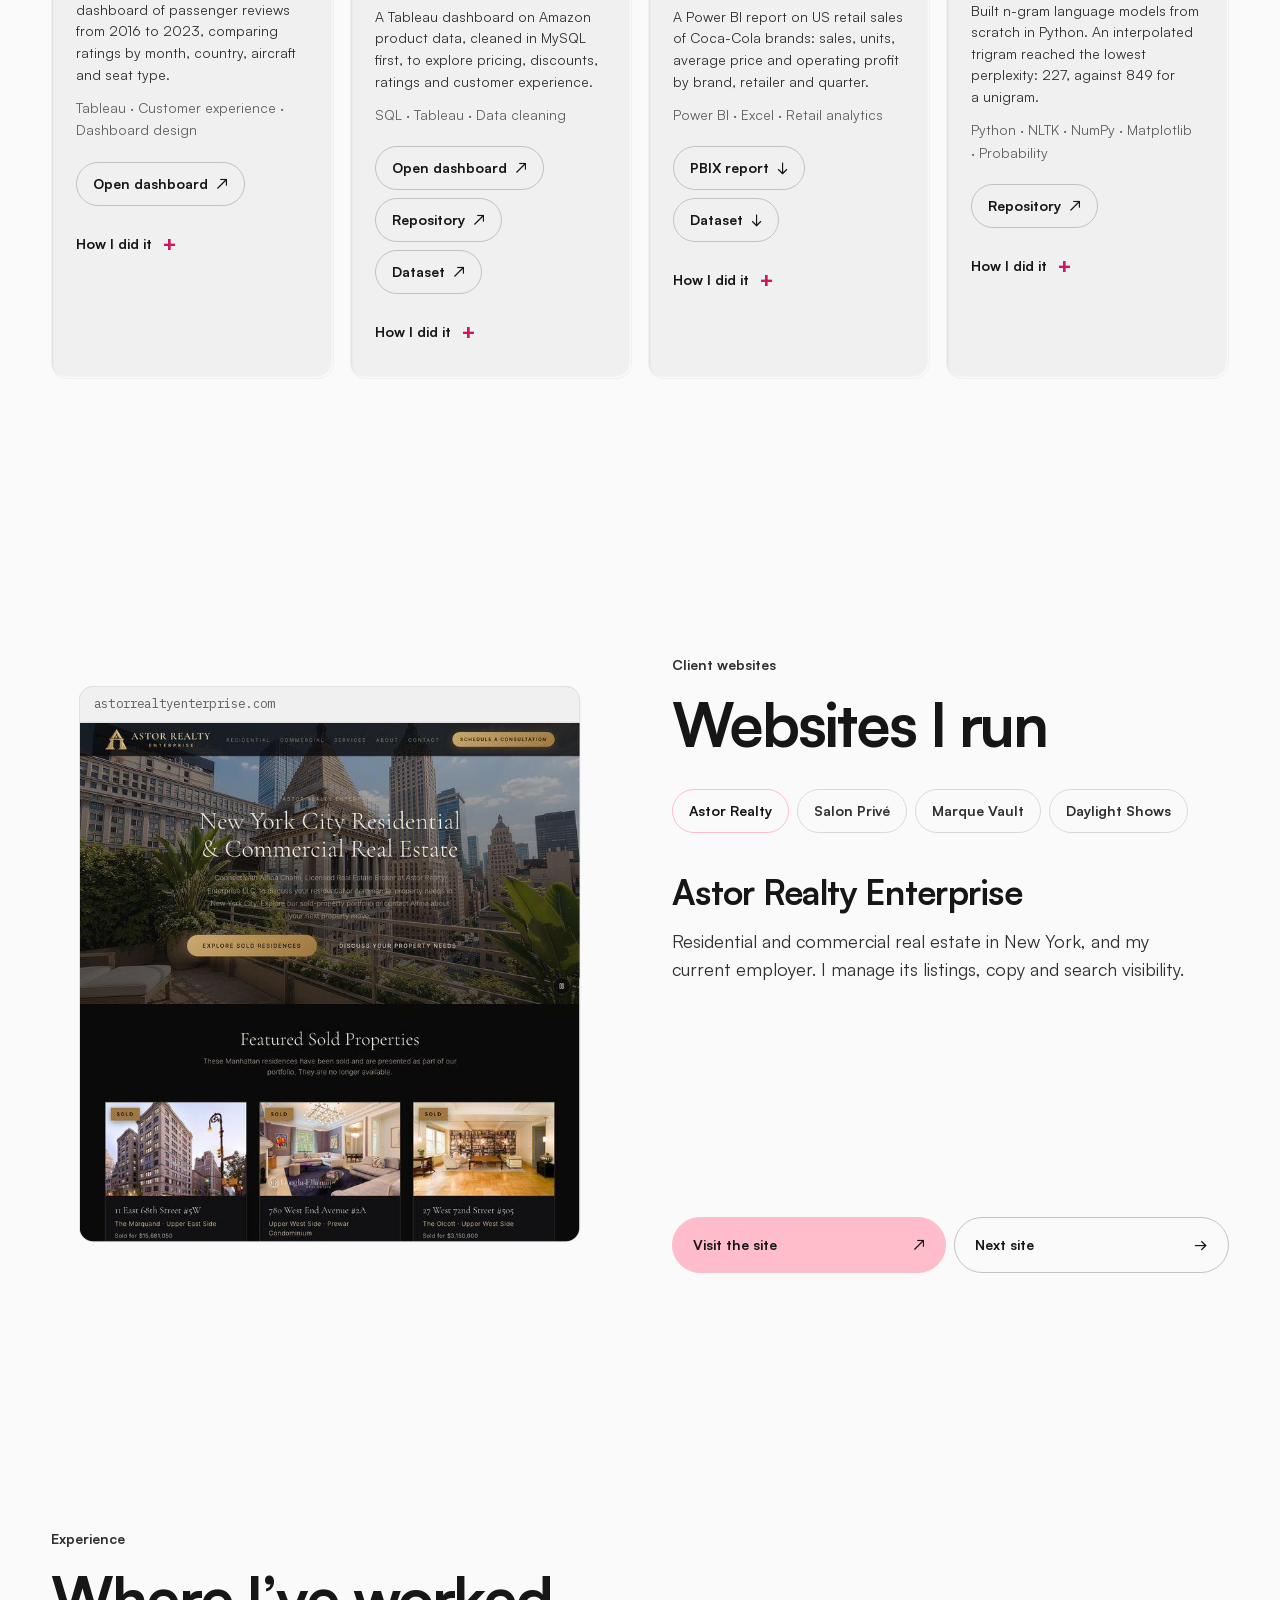
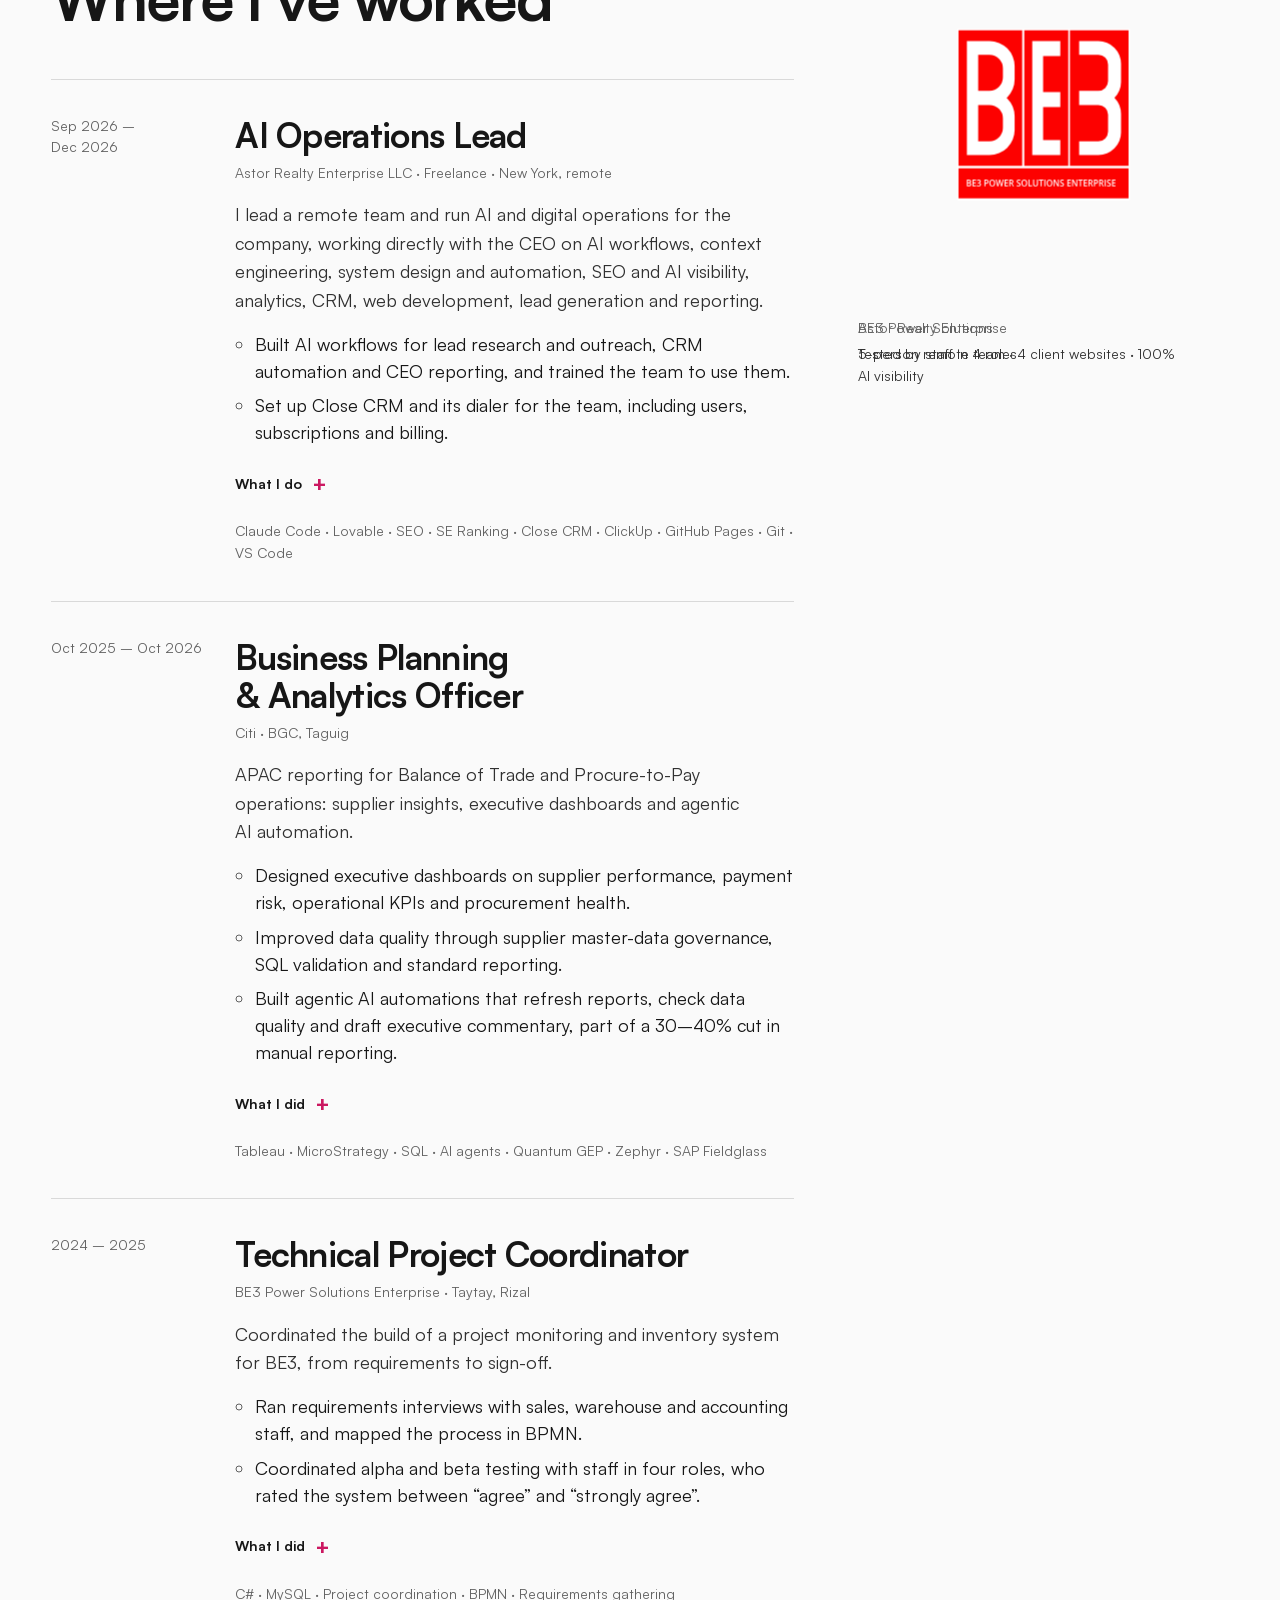
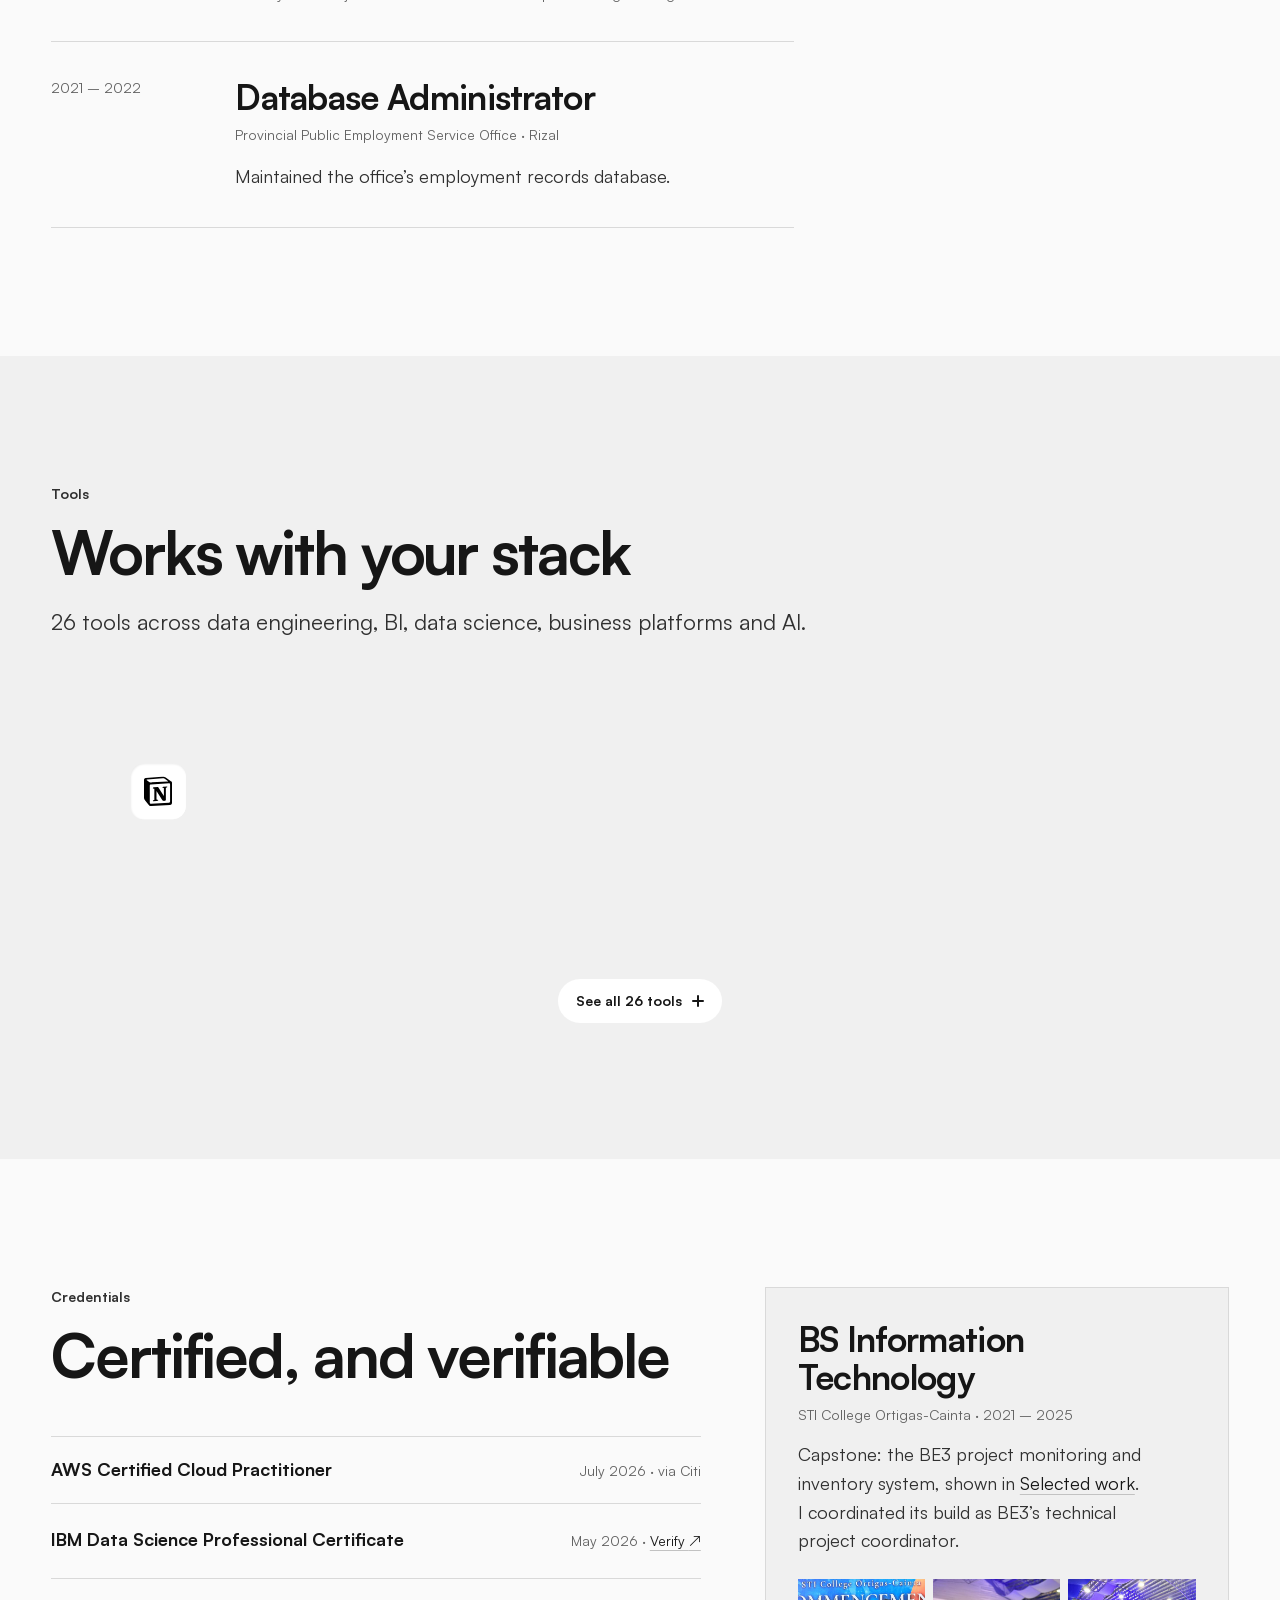
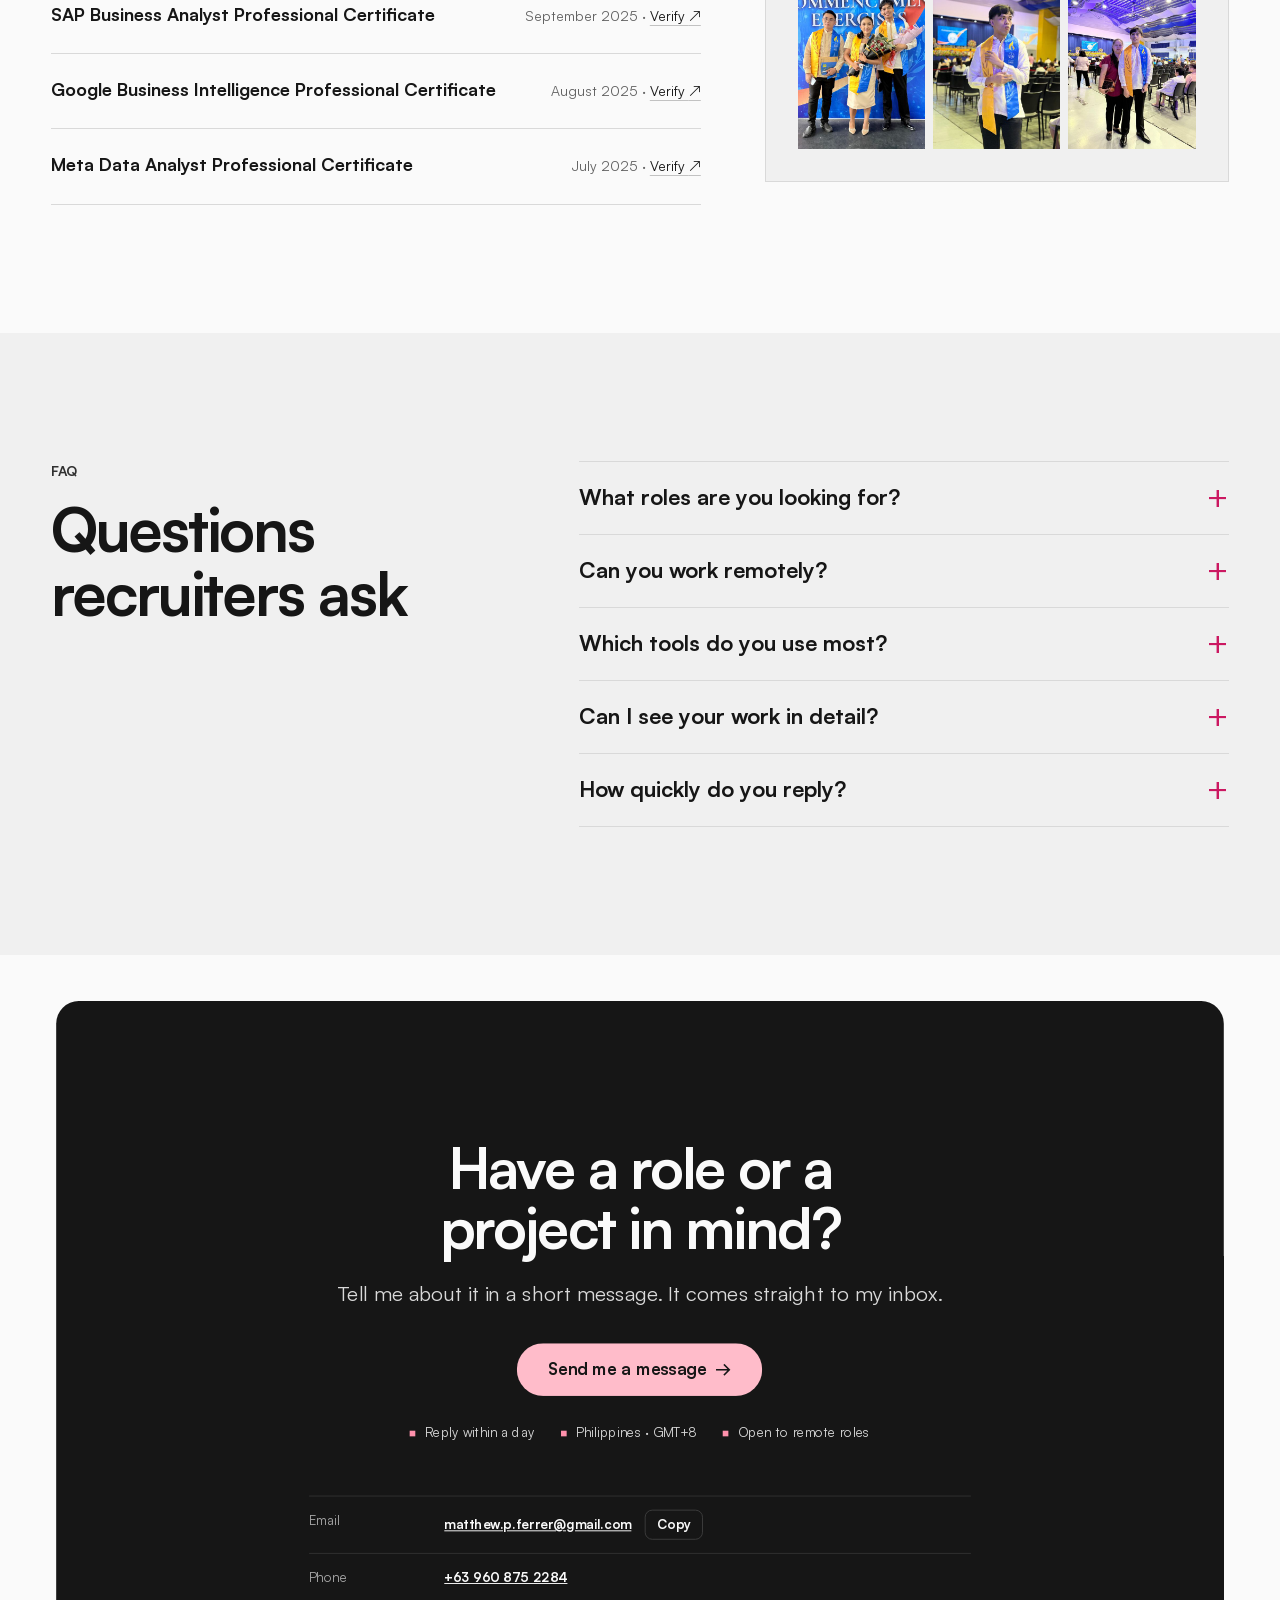
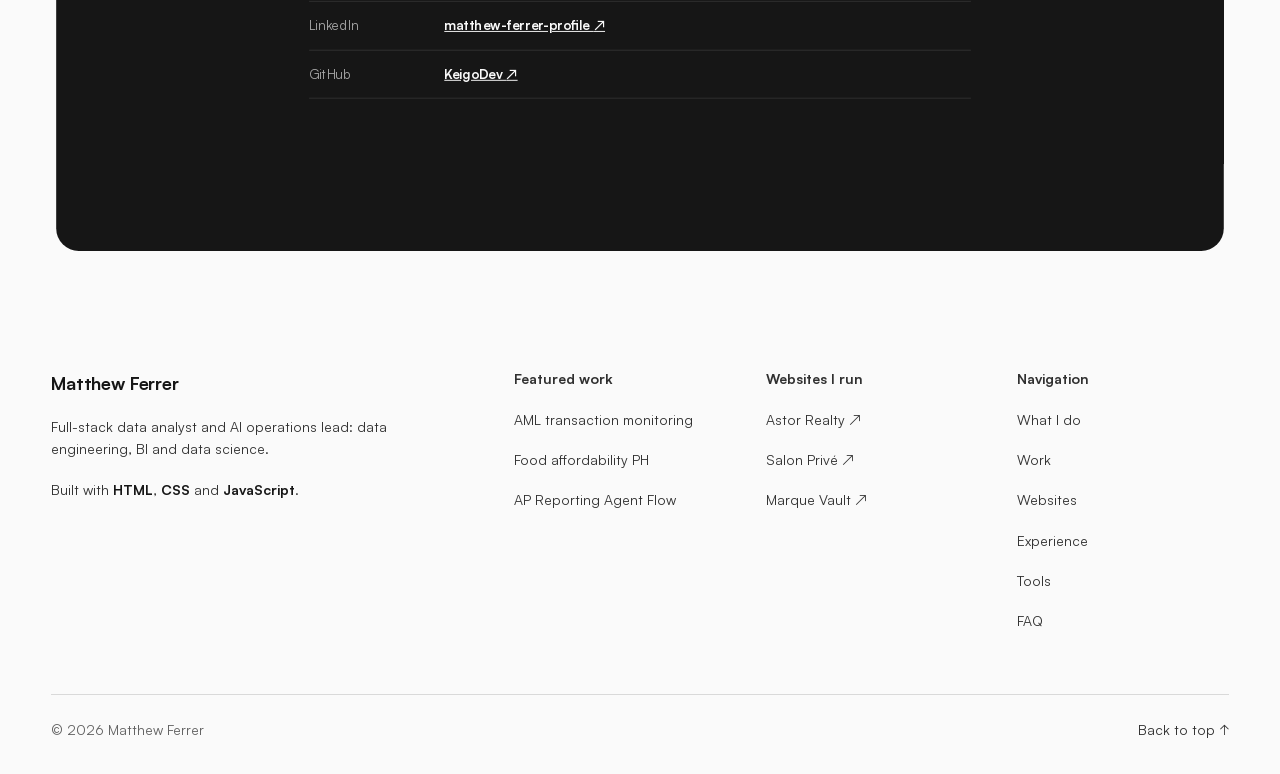
==== commit 72900151: "Feature three projects in order, show more work in one row, and frost the contact sheet - Featured p" ====
--- a/index.html
+++ b/index.html
@@ -118,9 +118,9 @@
         <button class="nav-work-toggle" id="workToggle" type="button" aria-expanded="false" aria-controls="workPanel">Work <span class="nav-caret" aria-hidden="true"></span></button>
         <div class="work-panel" id="workPanel">
           <ul class="work-tiles" aria-label="Featured projects">
-            <li><a class="work-tile" href="#p-agentflow"><img src="assets/logos/n8n.svg" alt="" width="28" height="28" loading="lazy"><strong>AP Reporting Agent Flow</strong><span>Request to Excel report across 7 departments</span></a></li>
             <li><a class="work-tile" href="#p-aml"><img src="assets/logos/sql.svg" alt="" width="28" height="28" loading="lazy"><strong>AML monitoring in SQL</strong><span>Fraud caught: 0.2% before, 99.5% after</span></a></li>
             <li><a class="work-tile" href="#p-food"><img src="assets/logos/powerbi.svg" alt="" width="28" height="28" loading="lazy"><strong>Food affordability, PH</strong><span>Rice inflation from −17% to +20% in a year</span></a></li>
+            <li><a class="work-tile" href="#p-agentflow"><img src="assets/logos/n8n.svg" alt="" width="28" height="28" loading="lazy"><strong>AP Reporting Agent Flow</strong><span>Request to Excel report across 7 departments</span></a></li>
             <li><a class="work-tile" href="#p-airways"><img src="assets/logos/tableau.svg" alt="" width="28" height="28" loading="lazy"><strong>British Airways reviews</strong><span>7 service ratings, 5 filters, one view</span></a></li>
             <li><a class="work-tile" href="#p-amazon"><img src="assets/logos/sql.svg" alt="" width="28" height="28" loading="lazy"><strong>Amazon product insights</strong><span>1,464 products cleaned in MySQL</span></a></li>
             <li><a class="work-tile" href="#work"><span class="work-all" aria-hidden="true">→</span><strong>All 12 projects</strong><span>Every project with its tools and results</span></a></li>
@@ -259,44 +259,15 @@
   <div class="wrap">
     <p class="label">Selected work</p>
     <h2 class="title" id="workHeading">Projects with the <em>receipts</em></h2>
-    <p class="intro">Five featured projects, then seven more. Each card shows the work, the tools and how I built it.</p>
+    <p class="intro">Three featured projects, then nine more. Each card shows the work, the tools and how I built it.</p>
     <nav class="project-links" aria-label="Jump to a kind of project">
-      <a href="#p-agentflow">AI automation</a>
       <a href="#p-aml">SQL</a>
       <a href="#p-food">Power BI</a>
+      <a href="#p-agentflow">AI automation</a>
       <a href="#p-airways">Tableau</a>
       <a href="#p-ngram">Python &amp; NLP</a>
     </nav>
     <div class="deck">
-        <article class="project card" id="p-agentflow" data-tags="ai automation excel sql">
-          <figure class="project-media">
-            <img src="assets/work/ap-agent-flow.jpg" srcset="assets/work/ap-agent-flow-480w.jpg 480w, assets/work/ap-agent-flow-800w.jpg 800w, assets/work/ap-agent-flow.jpg 1600w" sizes="(max-width: 899px) 100vw, 56vw" alt="AP Reporting Agent Flow builder after a successful run: a request form with a 10/25/2021 to 11/03/2026 date range, a workflow canvas of AI agent nodes in department swimlanes from SQL extract to Excel builder and manager approval, and the Insights Agent response with open value, past-due share and suppliers at risk" width="1600" height="1000" loading="lazy">
-            <figcaption class="media-note">Latest project. Click any node to see its agent response, input and output; the Excel report builds in the browser.</figcaption>
-          </figure>
-          <div class="card-body">
-            <h3>AP Reporting Agent Flow</h3>
-            <p class="project-field">AI automation · AI agents, Excel</p>
-            <p class="project-result">Stakeholder request to Excel report across 7 departments</p>
-            <p class="project-desc">An n8n-style workflow builder where AI agents for each department take a report request from intake to a formatted Excel workbook. It is modeled on the payables reporting I ran at Citi, with a 3-business-day SLA and a manager sign-off.</p>
-            <p class="project-tools">n8n · JavaScript · SQL · ExcelJS · Claude · Prompt design</p>
-            <p class="project-links">
-              <a href="projects/ap-reporting-agent-flow/" target="_blank" rel="noopener">Open the builder <span aria-hidden="true">↗</span></a>
-              <a href="projects/ap-reporting-agent-flow/ap-reporting-agent-flow.n8n.json" download>n8n workflow <span aria-hidden="true">↓</span></a>
-            </p>
-            <details class="project-more">
-              <summary>How I did it</summary>
-              <ul>
-                <li>Mapped my Citi reporting process into seven department lanes: stakeholders, intake, data engineering, data quality, analytics, reporting and management review.</li>
-                <li>Gave every AI agent an editable role and task. Nodes can be added, removed, reordered, deactivated or moved between departments, and missing steps are flagged before a run.</li>
-                <li>Kept the numbers deterministic on a 900-invoice sample ledger: a read-only SQL extract by date range, FX to USD, duplicate and null checks with control-total reconciliation, aging buckets and supplier health scores.</li>
-                <li>Added a human approval step that can send the run back to Analytics with feedback, which produces a new revision of the report.</li>
-                <li>Generated a styled .xlsx in the browser with ExcelJS: summary, aging by region, supplier health, open invoices, data quality, agent notes and the run log.</li>
-                <li>Rebuilt the same flow as an importable n8n workflow: a request form trigger, Claude agent nodes, a priority switch, Postgres extract, validation gate, Gmail approval with a send-back loop, Excel file and a Google Sheets tracker, with each department as a swimlane.</li>
-              </ul>
-            </details>
-          </div>
-        </article>
-
         <article class="project card" id="p-aml" data-tags="sql python tableau">
           <figure class="project-media">
             <img src="assets/work/aml-monitoring.jpg" srcset="assets/work/aml-monitoring-480w.jpg 480w, assets/work/aml-monitoring-800w.jpg 800w, assets/work/aml-monitoring.jpg 1600w" sizes="(max-width: 899px) 100vw, 56vw" alt="Tableau dashboard, AML Transaction Monitoring, with filters for simulation day, hour of day, transaction type and rule group: $12,056M fraud value, 8,197 fraud cases, old flag recall 0.2% against 99.5% for the risk score, fraud by day, hour and type, share of fraud caught by rule, a data cleaning summary and the top 100 alerts" width="1600" height="1000" loading="lazy">
@@ -355,7 +326,47 @@
           </div>
         </article>
 
-        <article class="project card" id="p-airways" data-tags="tableau">
+        <article class="project card" id="p-agentflow" data-tags="ai automation excel sql">
+          <figure class="project-media">
+            <img src="assets/work/ap-agent-flow.jpg" srcset="assets/work/ap-agent-flow-480w.jpg 480w, assets/work/ap-agent-flow-800w.jpg 800w, assets/work/ap-agent-flow.jpg 1600w" sizes="(max-width: 899px) 100vw, 56vw" alt="AP Reporting Agent Flow builder after a successful run: a request form with a 10/25/2021 to 11/03/2026 date range, a workflow canvas of AI agent nodes in department swimlanes from SQL extract to Excel builder and manager approval, and the Insights Agent response with open value, past-due share and suppliers at risk" width="1600" height="1000" loading="lazy">
+            <figcaption class="media-note">Latest project. Click any node to see its agent response, input and output; the Excel report builds in the browser.</figcaption>
+          </figure>
+          <div class="card-body">
+            <h3>AP Reporting Agent Flow</h3>
+            <p class="project-field">AI automation · AI agents, Excel</p>
+            <p class="project-result">Stakeholder request to Excel report across 7 departments</p>
+            <p class="project-desc">An n8n-style workflow builder where AI agents for each department take a report request from intake to a formatted Excel workbook. It is modeled on the payables reporting I ran at Citi, with a 3-business-day SLA and a manager sign-off.</p>
+            <p class="project-tools">n8n · JavaScript · SQL · ExcelJS · Claude · Prompt design</p>
+            <p class="project-links">
+              <a href="projects/ap-reporting-agent-flow/" target="_blank" rel="noopener">Open the builder <span aria-hidden="true">↗</span></a>
+              <a href="projects/ap-reporting-agent-flow/ap-reporting-agent-flow.n8n.json" download>n8n workflow <span aria-hidden="true">↓</span></a>
+            </p>
+            <details class="project-more">
+              <summary>How I did it</summary>
+              <ul>
+                <li>Mapped my Citi reporting process into seven department lanes: stakeholders, intake, data engineering, data quality, analytics, reporting and management review.</li>
+                <li>Gave every AI agent an editable role and task. Nodes can be added, removed, reordered, deactivated or moved between departments, and missing steps are flagged before a run.</li>
+                <li>Kept the numbers deterministic on a 900-invoice sample ledger: a read-only SQL extract by date range, FX to USD, duplicate and null checks with control-total reconciliation, aging buckets and supplier health scores.</li>
+                <li>Added a human approval step that can send the run back to Analytics with feedback, which produces a new revision of the report.</li>
+                <li>Generated a styled .xlsx in the browser with ExcelJS: summary, aging by region, supplier health, open invoices, data quality, agent notes and the run log.</li>
+                <li>Rebuilt the same flow as an importable n8n workflow: a request form trigger, Claude agent nodes, a priority switch, Postgres extract, validation gate, Gmail approval with a send-back loop, Excel file and a Google Sheets tracker, with each department as a swimlane.</li>
+              </ul>
+            </details>
+          </div>
+        </article>
+
+    </div>
+
+    <div class="more-work" aria-labelledby="moreHeading">
+      <div class="more-head">
+        <h3 class="more-title" id="moreHeading">More work</h3>
+        <div class="slider-controls">
+          <button class="slider-btn" type="button" data-dir="-1" aria-label="Previous projects"><span aria-hidden="true">←</span></button>
+          <button class="slider-btn" type="button" data-dir="1" aria-label="Next projects"><span aria-hidden="true">→</span></button>
+        </div>
+      </div>
+      <div class="slider" tabindex="0" role="region" aria-label="More work">
+        <article class="project card mini" id="p-airways" data-tags="tableau">
           <figure class="project-media has-video">
             <video class="project-video" muted loop playsinline preload="none" data-poster="assets/work/ba-metrics-poster.jpg" width="960" height="582" aria-label="Screen recording of the British Airways dashboard: switching the metric between overall rating, cabin staff, entertainment, food and ground service redraws every chart">
               <source src="assets/work/ba-metrics.webm" type="video/webm">
@@ -383,7 +394,7 @@
           </div>
         </article>
 
-        <article class="project card" id="p-amazon" data-tags="sql tableau">
+        <article class="project card mini" id="p-amazon" data-tags="sql tableau">
           <figure class="project-media">
             <img src="assets/work/amazon-tableau.jpg" srcset="assets/work/amazon-tableau-480w.jpg 480w, assets/work/amazon-tableau-800w.jpg 800w, assets/work/amazon-tableau.jpg 1280w" sizes="(max-width: 899px) 100vw, 56vw" alt="Tableau dashboard: revenue by category, discounts against sales, satisfaction by category and high-rated products with low reach" width="1280" height="890" loading="lazy">
           </figure>
@@ -410,17 +421,7 @@
             </details>
           </div>
         </article>
-    </div>
-
-    <div class="more-work" aria-labelledby="moreHeading">
-      <div class="more-head">
-        <h3 class="more-title" id="moreHeading">More work</h3>
-        <div class="slider-controls">
-          <button class="slider-btn" type="button" data-dir="-1" aria-label="Previous projects"><span aria-hidden="true">←</span></button>
-          <button class="slider-btn" type="button" data-dir="1" aria-label="Next projects"><span aria-hidden="true">→</span></button>
-        </div>
-      </div>
-      <div class="slider" tabindex="0" role="region" aria-label="More work">
+
         <article class="project card mini" id="p-cocacola" data-tags="powerbi excel">
           <figure class="project-media">
             <img src="assets/work/pbi-cocacola.jpg" srcset="assets/work/pbi-cocacola-480w.jpg 480w, assets/work/pbi-cocacola-800w.jpg 800w, assets/work/pbi-cocacola.jpg 1440w" sizes="(max-width: 899px) 100vw, 56vw" alt="Coca-Cola USA retail dashboard: total sales $12M, units sold, average price, operating profit, sales by brand and retailer, and profit margin by quarter" width="1440" height="810" loading="lazy">
@@ -944,8 +945,7 @@
       <p class="label">Featured work</p>
       <a href="#p-aml">AML transaction monitoring</a>
       <a href="#p-food">Food affordability PH</a>
-      <a href="#p-airways">British Airways reviews</a>
-      <a href="#p-amazon">Amazon product insights</a>
+      <a href="#p-agentflow">AP Reporting Agent Flow</a>
     </nav>
     <nav class="foot-col" aria-label="Websites I run">
       <p class="label">Websites I run</p>
--- a/css/style.css
+++ b/css/style.css
@@ -1510,21 +1510,10 @@
   scroll-snap-align: start;
 }
 
-/* Wide screens have room for all seven cards: a grid, no arrows. */
+/* Wide screens: four cards in one row, the rest behind the arrows. */
 @media (min-width: 1200px) {
   .slider {
-    grid-auto-flow: row;
-    grid-template-columns: repeat(4, minmax(0, 1fr));
-    grid-template-rows: none;
-    grid-auto-rows: auto 1fr;
-    row-gap: 16px;
-    padding-bottom: 0;
-    overflow: visible;
-    scroll-snap-type: none;
-  }
-
-  .slider-controls {
-    display: none;
+    grid-auto-columns: calc((100% - 3 * 16px) / 4);
   }
 }
 
@@ -2569,6 +2558,51 @@
 .mail-honey {
   position: absolute;
   left: -9999px;
+}
+
+/* Glass sheet where the browser can blur what is behind it; the solid sheet above is the fallback. */
+@supports ((backdrop-filter: blur(1px)) or (-webkit-backdrop-filter: blur(1px))) {
+  .mail-dialog {
+    border: 1px solid rgba(255, 255, 255, .7);
+    background: linear-gradient(160deg, rgba(255, 255, 255, .88), rgba(255, 255, 255, .72));
+    -webkit-backdrop-filter: blur(40px) saturate(180%);
+    backdrop-filter: blur(40px) saturate(180%);
+    box-shadow: 0 30px 80px rgba(0, 0, 0, .25), inset 0 1px 0 rgba(255, 255, 255, .9), inset 0 -1px 0 rgba(255, 255, 255, .35);
+  }
+
+  .mail-dialog::backdrop {
+    background: rgba(22, 22, 22, .25);
+    -webkit-backdrop-filter: blur(6px);
+    backdrop-filter: blur(6px);
+  }
+
+  .mail-close {
+    border: 1px solid rgba(255, 255, 255, .8);
+    background: rgba(255, 255, 255, .55);
+    box-shadow: 0 2px 10px rgba(0, 0, 0, .06);
+  }
+
+  .mail-close:hover {
+    background: rgba(255, 255, 255, .85);
+  }
+
+  .mail-form input,
+  .mail-form textarea {
+    border-color: rgba(22, 22, 22, .12);
+    background: rgba(255, 255, 255, .6);
+    box-shadow: inset 0 1px 2px rgba(0, 0, 0, .04);
+  }
+
+  .mail-form input:focus,
+  .mail-form textarea:focus {
+    background: rgba(255, 255, 255, .9);
+  }
+
+  /* The glass can turn grey over the dark contact band, so small labels go darker to stay readable. */
+  .mail-eyebrow,
+  .mail-label {
+    color: var(--muted);
+  }
 }
 
 body:has(dialog[open]) {
